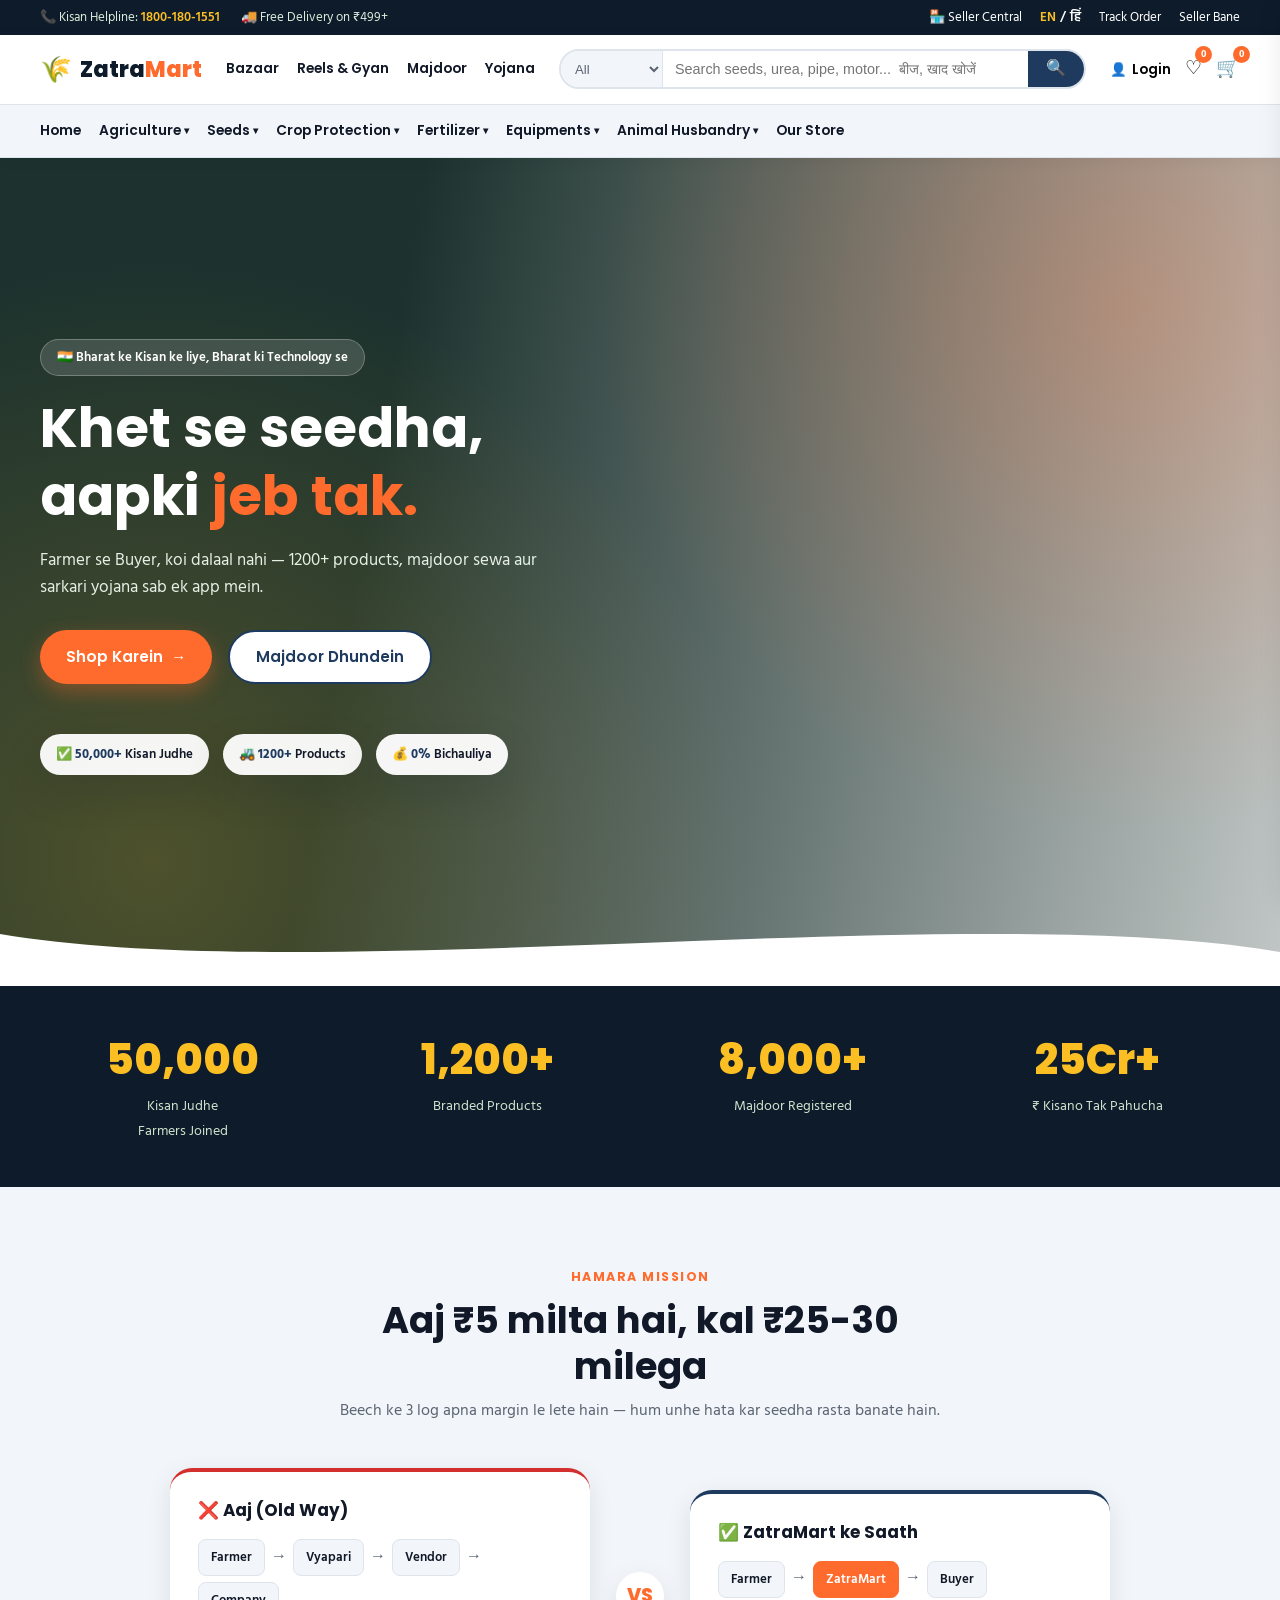
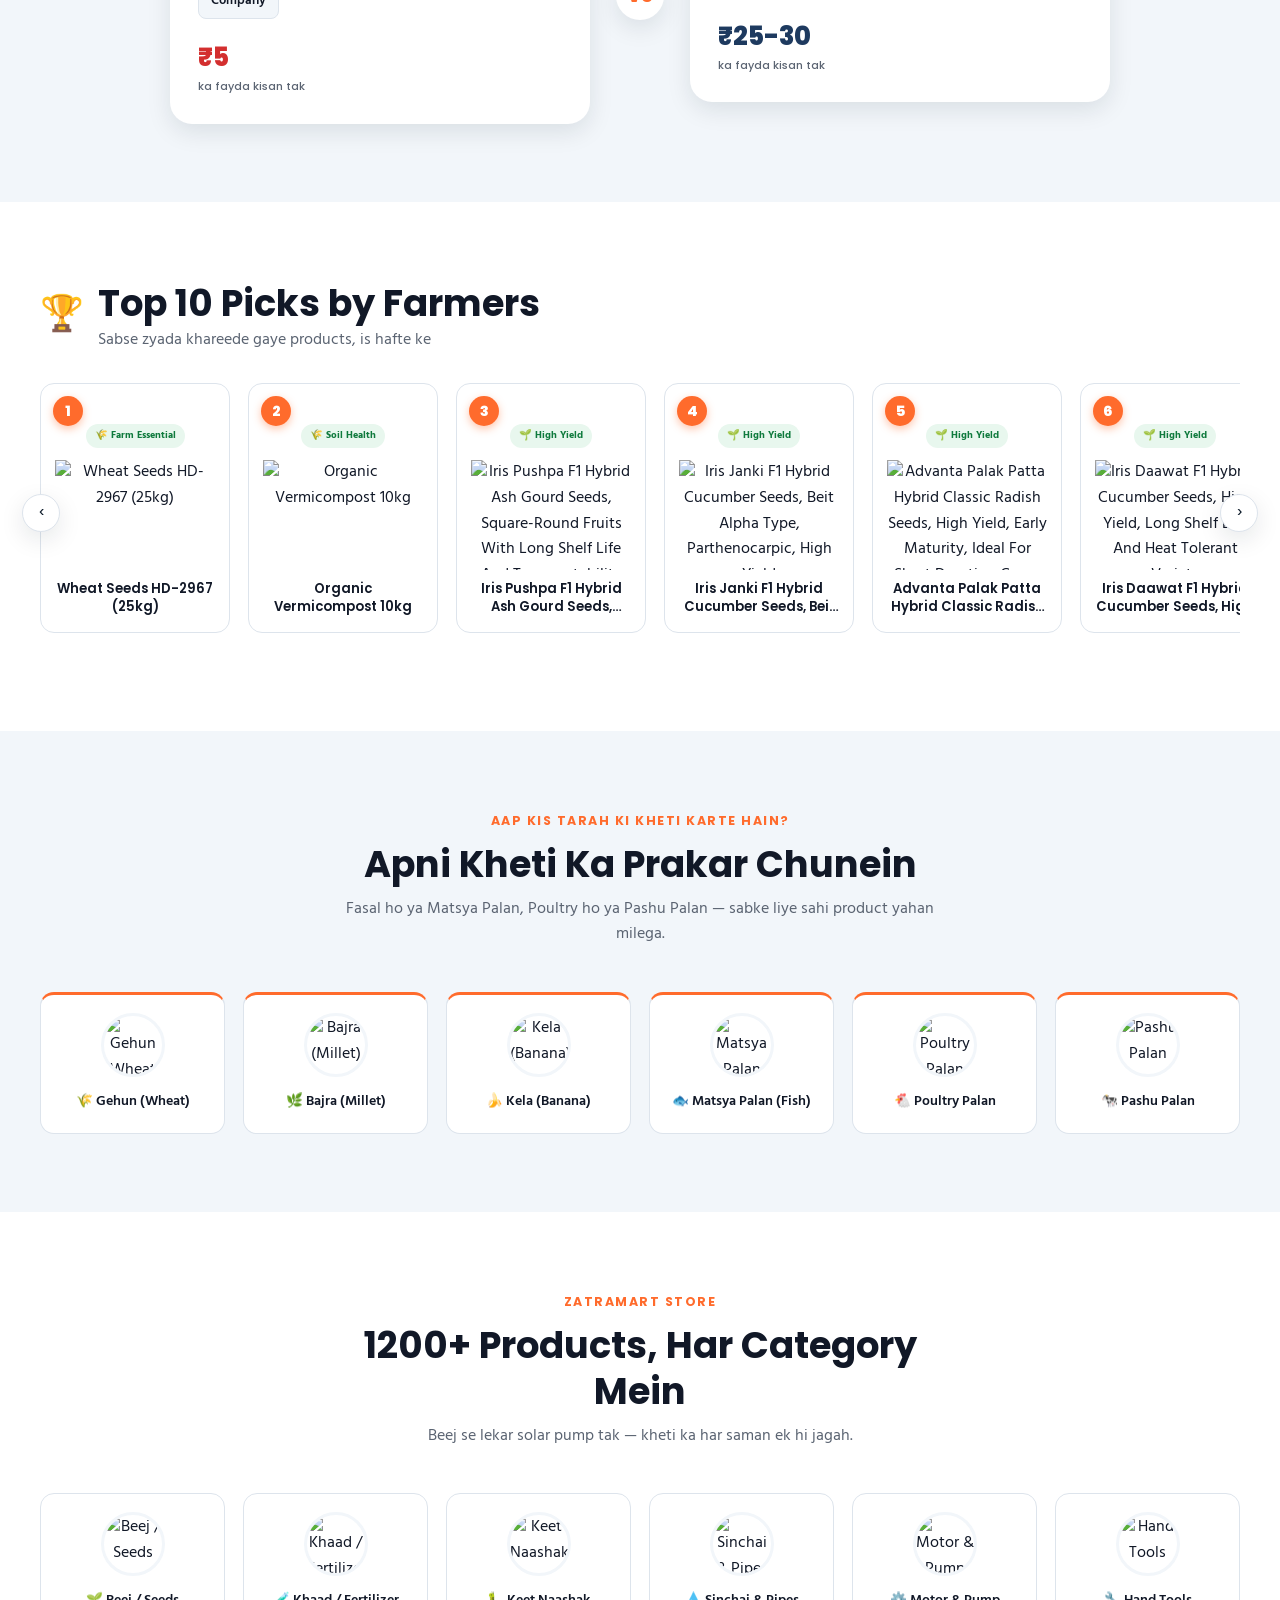
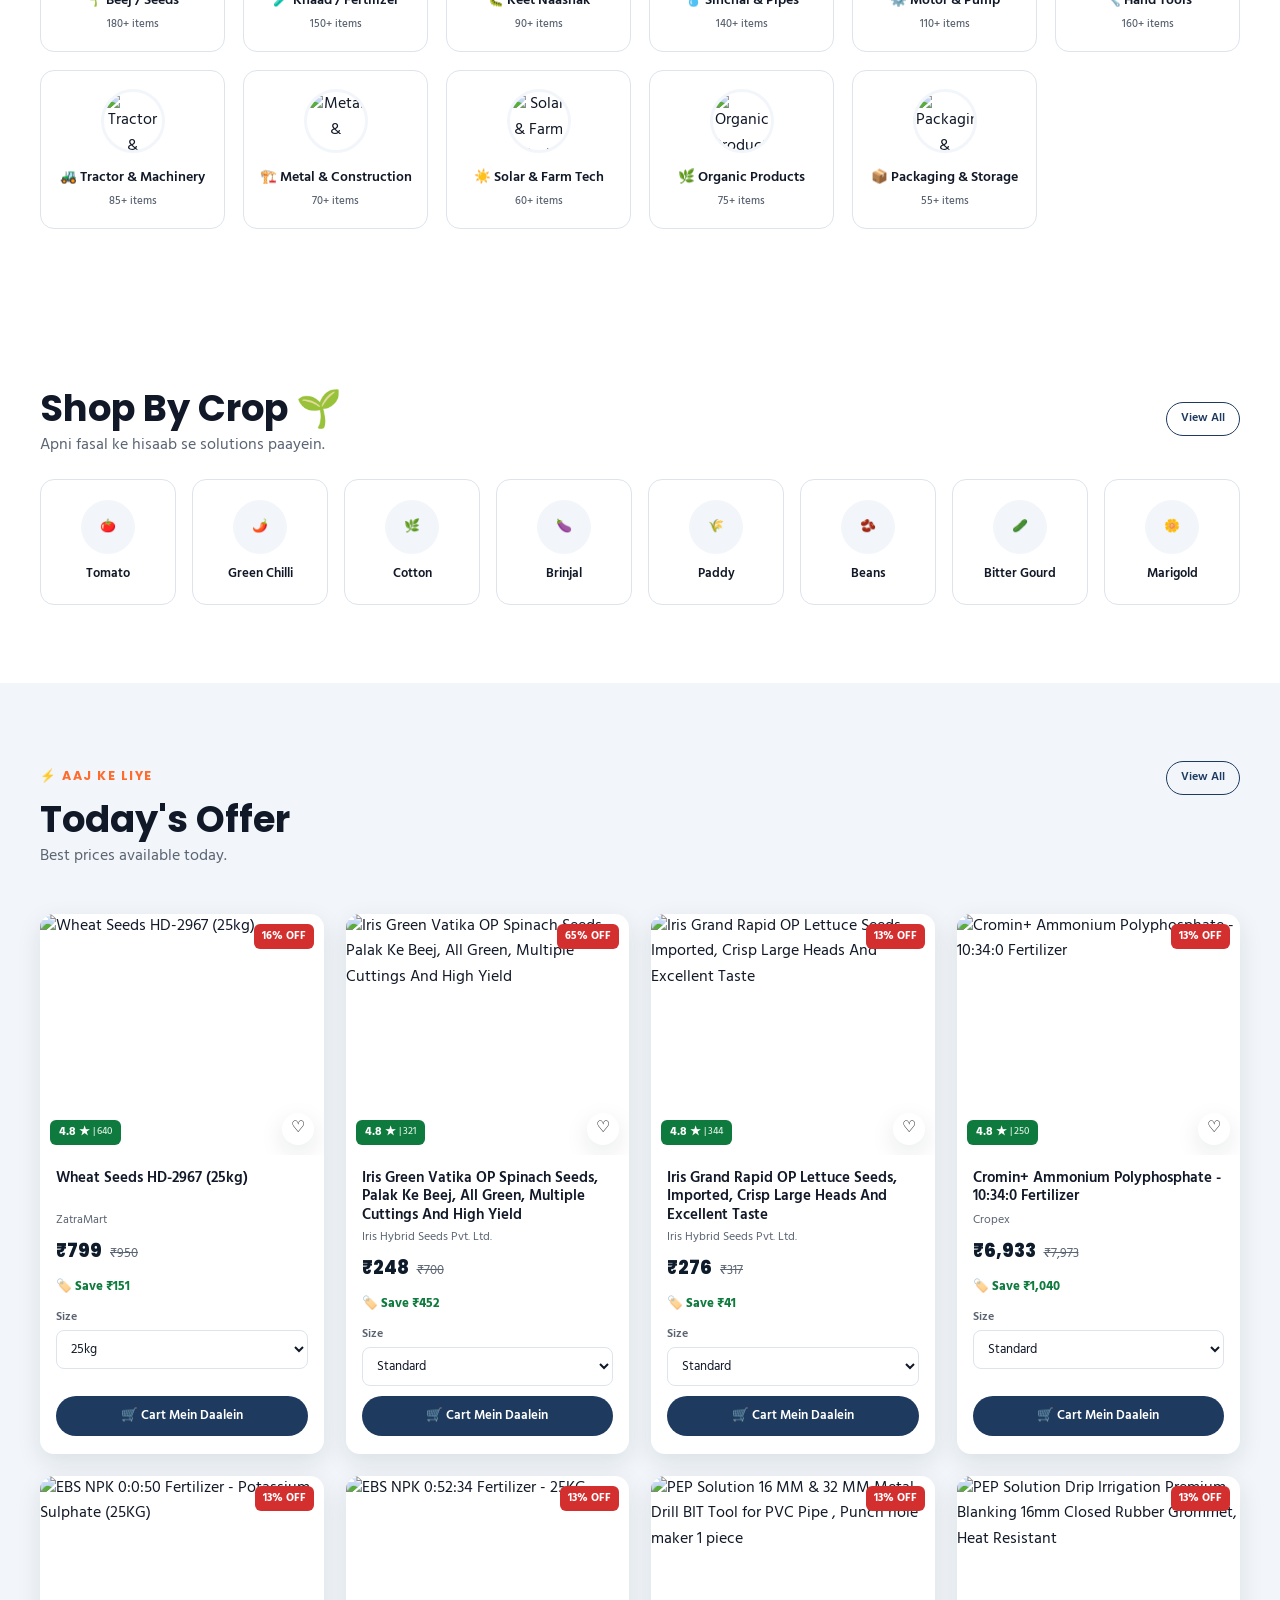
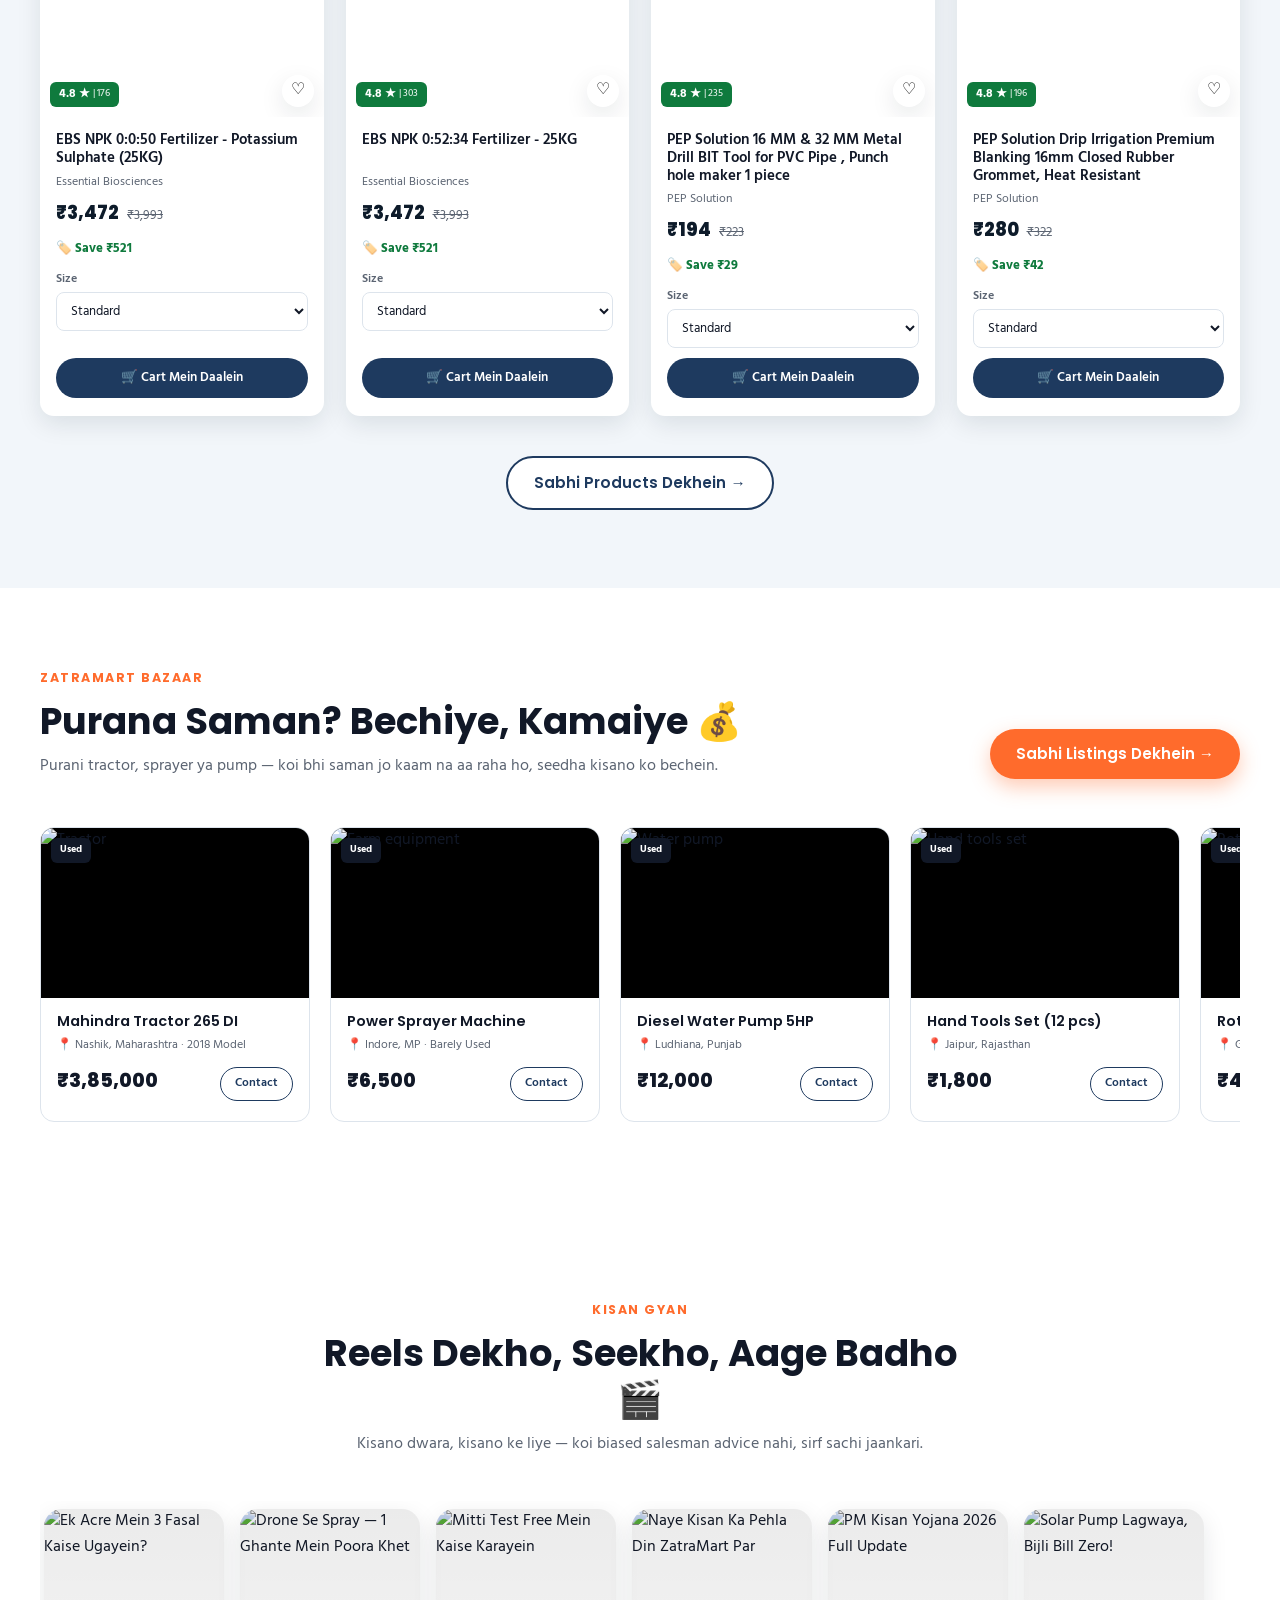
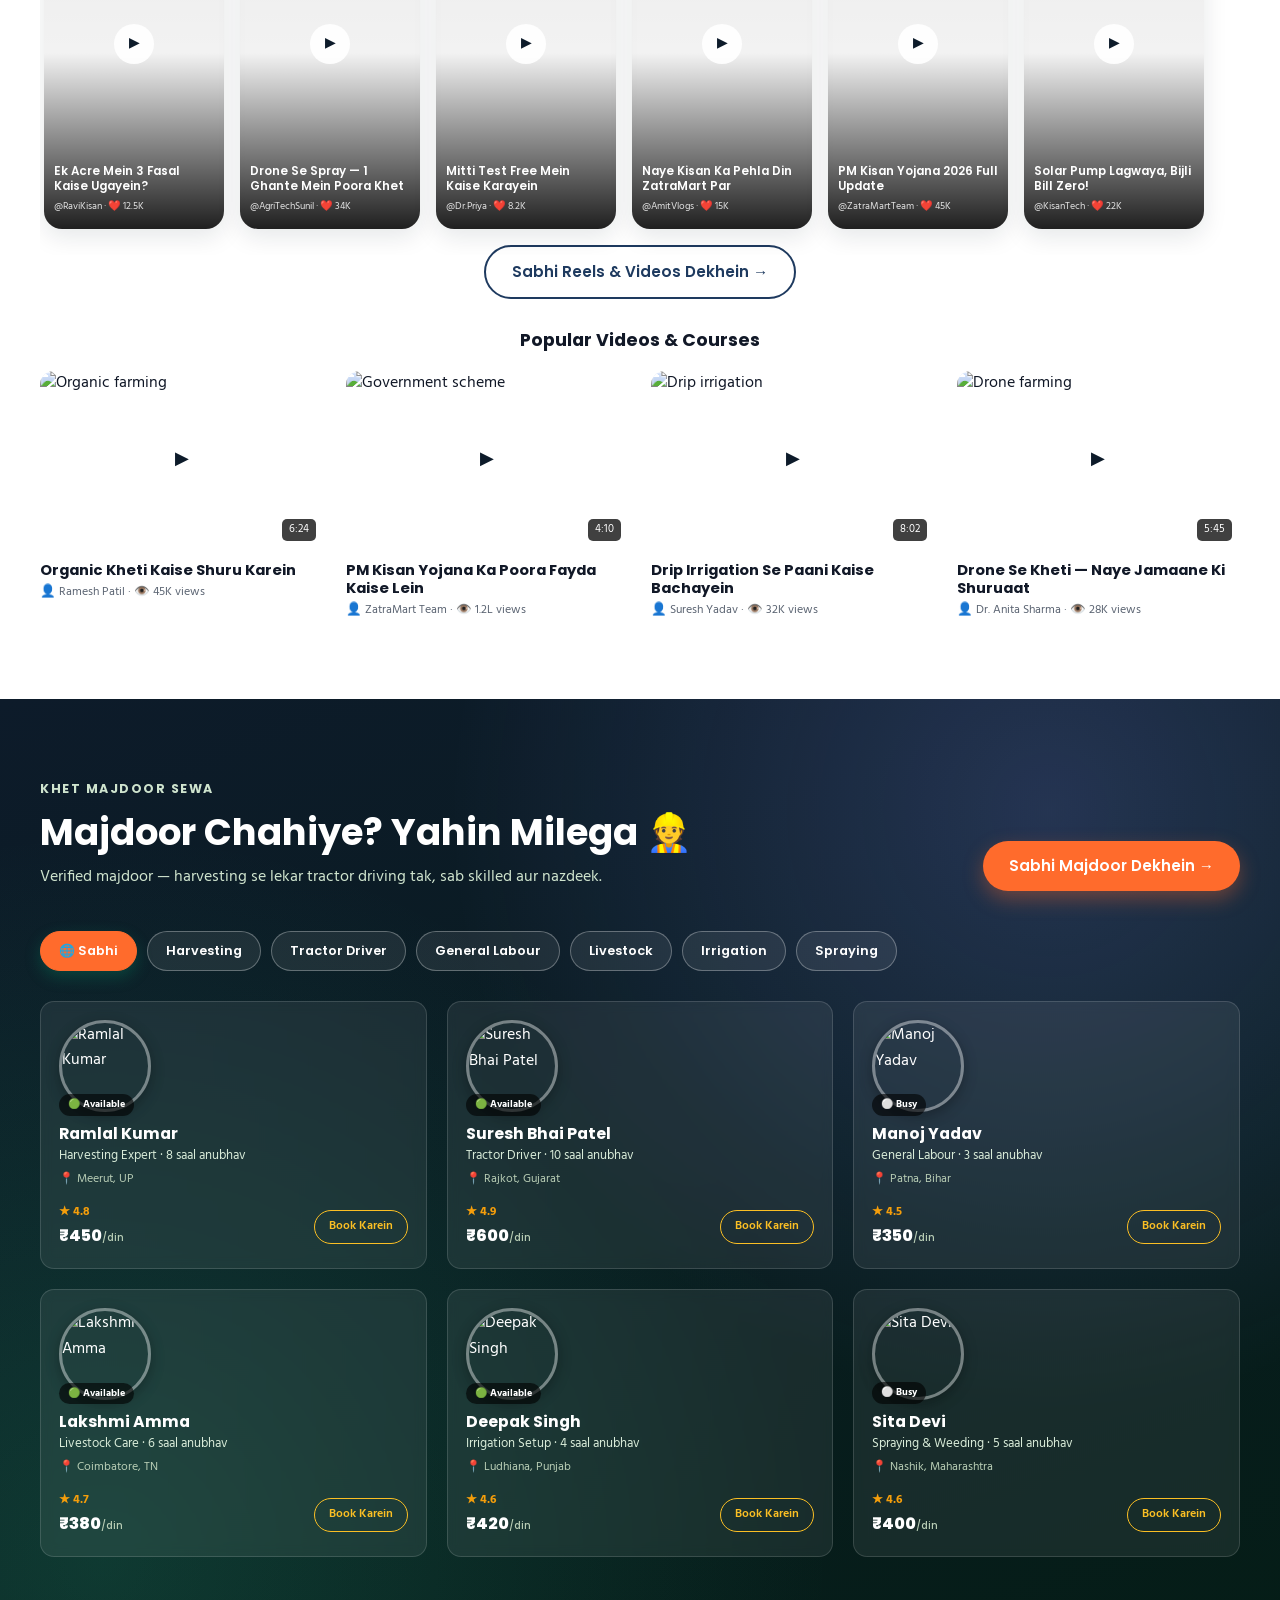
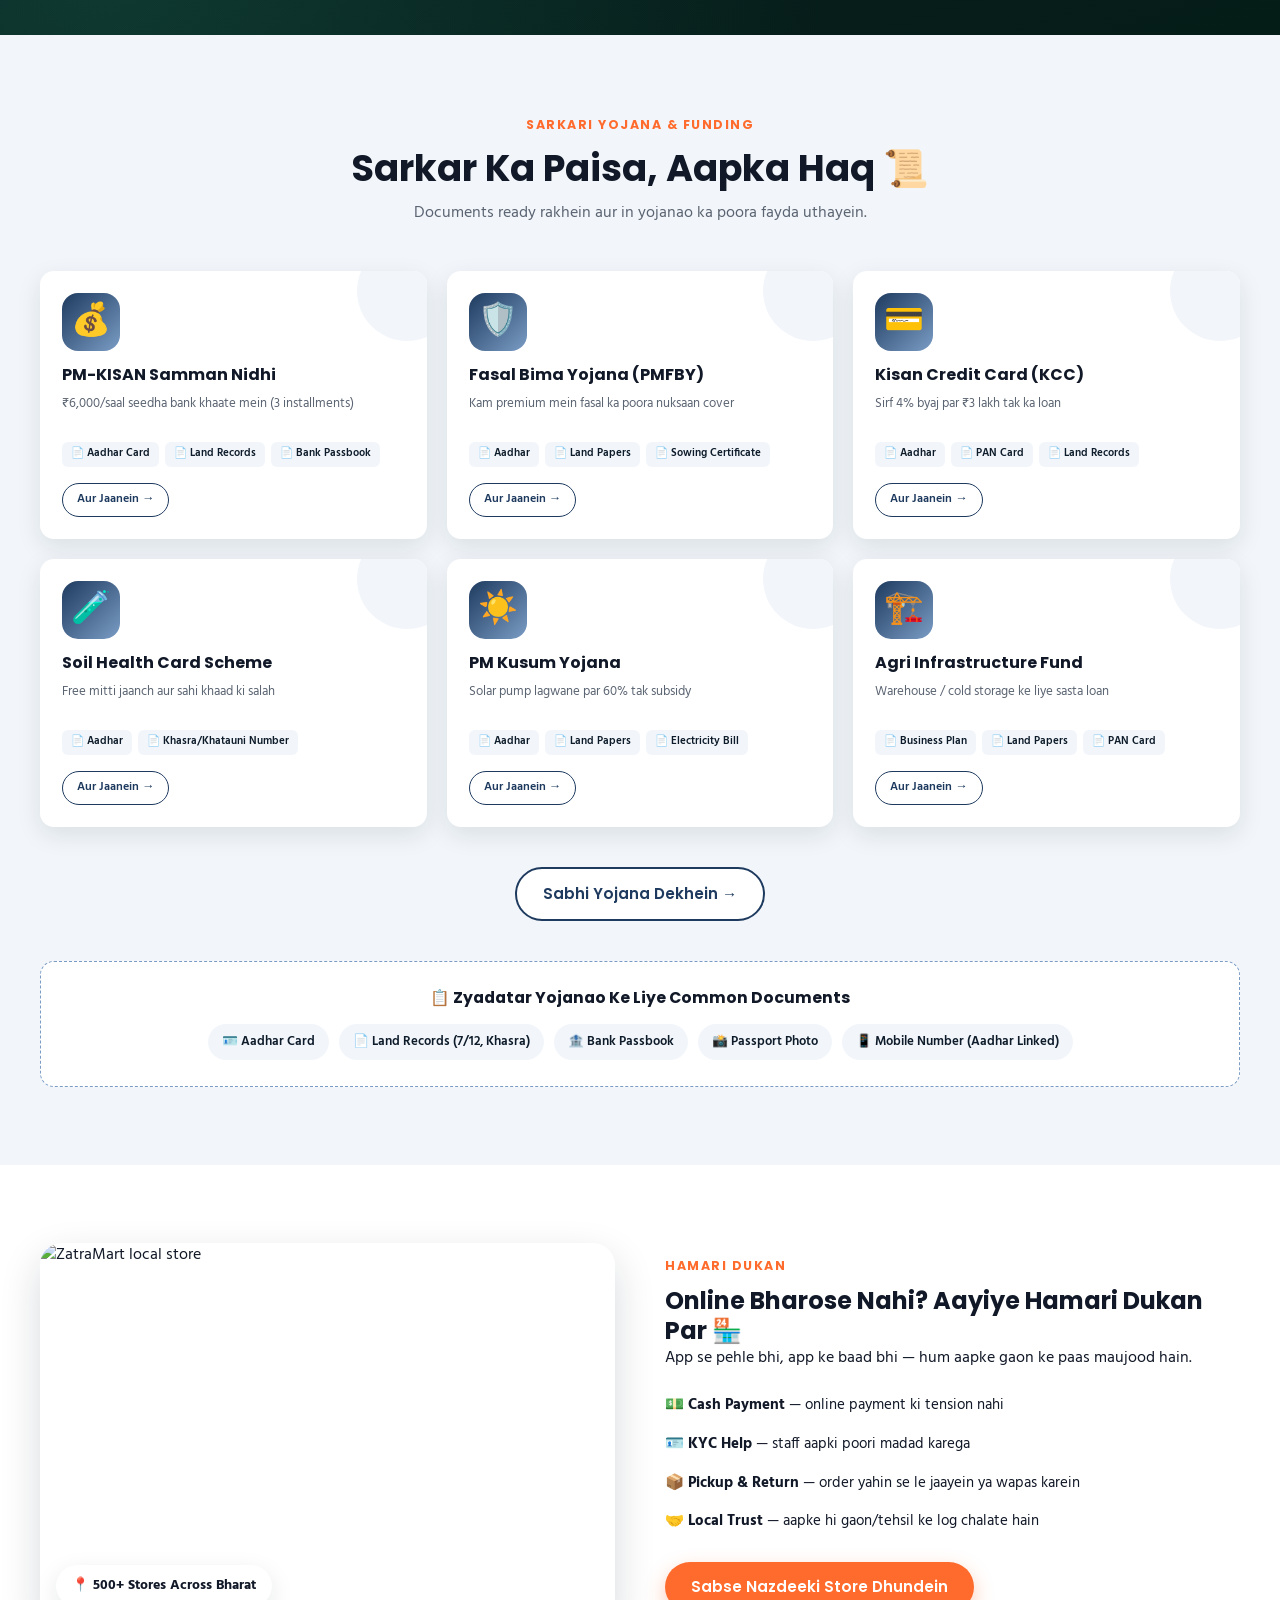
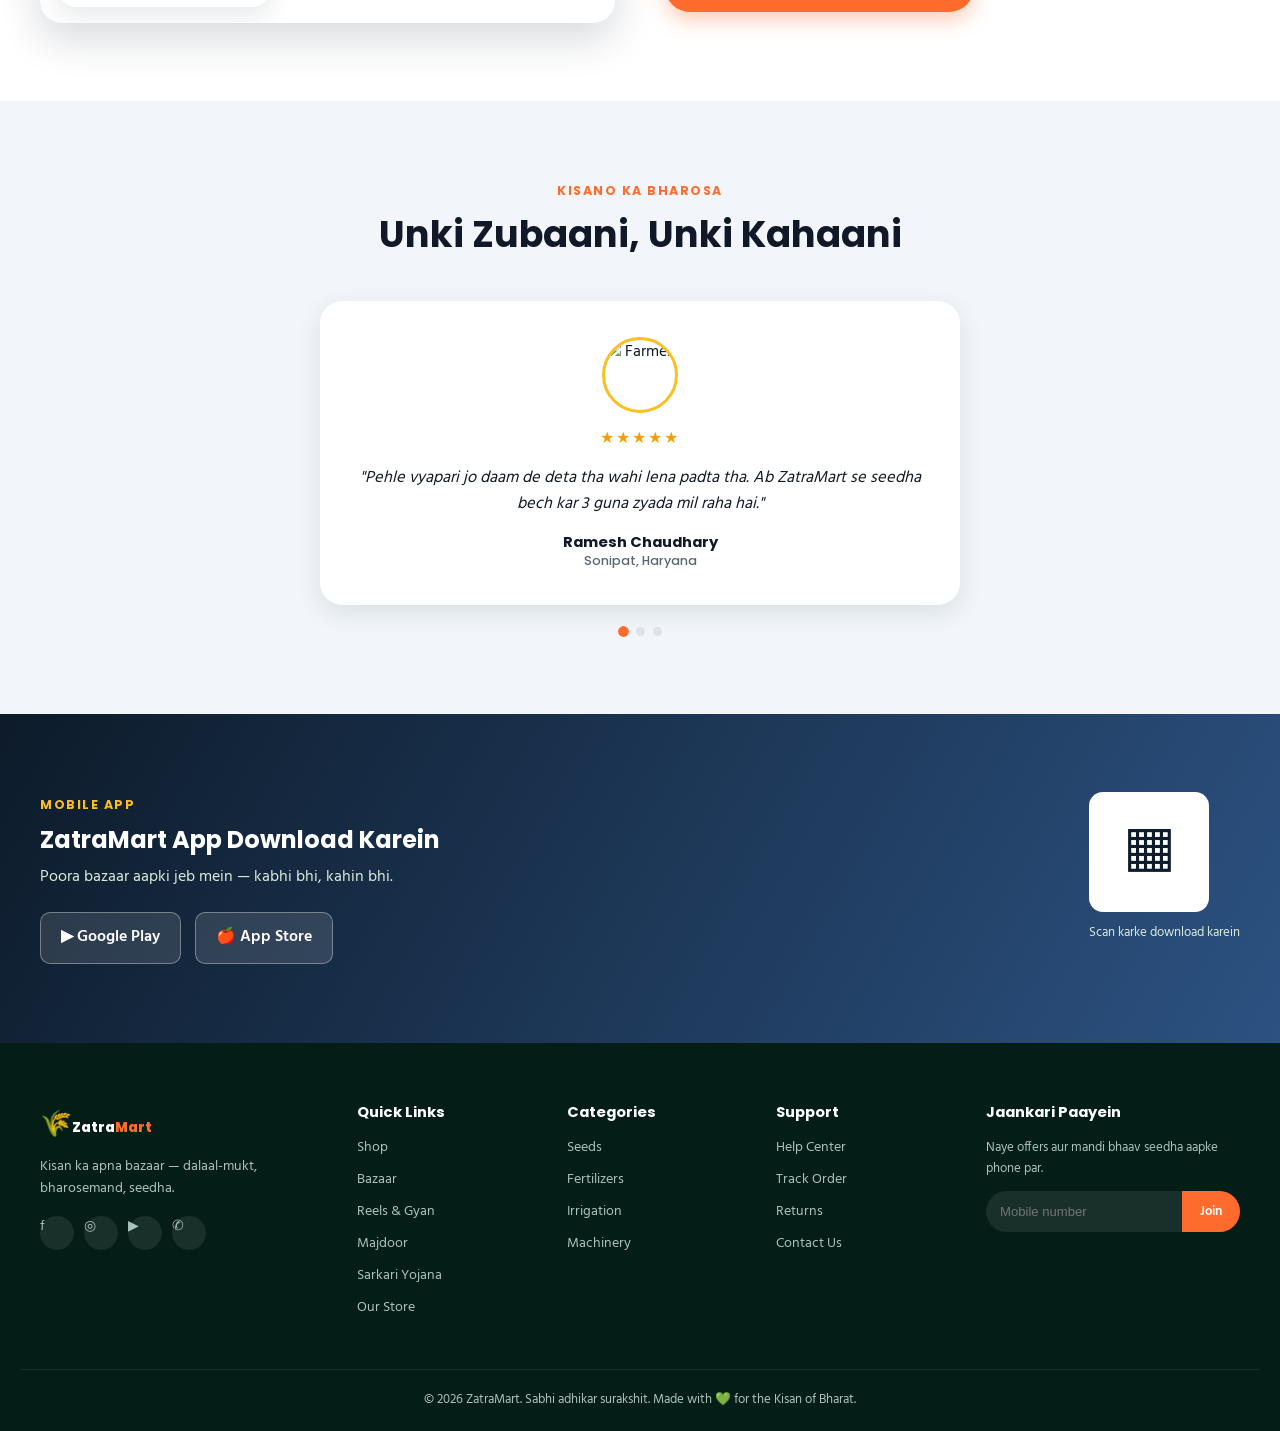
==== index.html @ 7b6c194e "Show Bazaar/Reels & Gyan/Majdoor/Yojana as a visible row on mobile Previously these 4 links only liv" ====
<!DOCTYPE html>
<html lang="hi-en">
<head>
<meta charset="UTF-8">
<meta name="viewport" content="width=device-width, initial-scale=1.0">
<title>ZatraMart | किसान का अपना बाज़ार — Farmer's Direct Marketplace</title>
<meta name="description" content="ZatraMart — Bharat ke kisan ka apna online bazaar. 1200+ products, Majdoor sewa, Sarkari Yojana, aur Kisan Gyan sab ek jagah.">
<link rel="icon" href="data:image/svg+xml,<svg xmlns=%22http://www.w3.org/2000/svg%22 viewBox=%220 0 100 100%22><text y=%22.9em%22 font-size=%2290%22>🌾</text></svg>">
<link rel="preconnect" href="https://fonts.googleapis.com">
<link rel="preconnect" href="https://fonts.gstatic.com" crossorigin>
<link href="https://fonts.googleapis.com/css2?family=Poppins:wght@500;600;700;800;900&family=Hind:wght@400;500;600;700&display=swap" rel="stylesheet">
<link rel="stylesheet" href="css/style.css?v=12">
</head>
<body>

<!-- ===== PRELOADER ===== -->
<div class="preloader" id="preloader">
  <div class="preloader-inner">
    <span class="preloader-leaf">🌾</span>
    <p>ZatraMart लोड हो रहा है...</p>
  </div>
</div>

<!-- ===== TOP UTILITY BAR ===== -->
<div class="topbar">
  <div class="container topbar-inner">
    <div class="topbar-left">
      <span>📞 Kisan Helpline: <a href="tel:18001801551">1800-180-1551</a></span>
      <span class="hide-sm">🚚 Free Delivery on ₹499+</span>
    </div>
    <div class="topbar-right">
      <button class="lang-toggle" id="langToggle" aria-label="Change language">
        <span class="lang-en active">EN</span> / <span class="lang-hi">हिं</span>
      </button>
      <a href="orders.html" class="hide-sm">Track Order</a>
      <a href="#" class="hide-sm seller-bane-link">Seller Bane</a>
    </div>
  </div>
</div>

<!-- ===== HEADER / NAVBAR ===== -->
<header class="navbar" id="navbar">
  <div class="container navbar-row1">
    <a href="#top" class="logo">
      <span class="logo-icon">🌾</span>
      <span class="logo-text">Zatra<span class="accent">Mart</span></span>
    </a>

    <nav class="row1-nav">
      <a href="bazaar.html" data-en="Bazaar" data-hi="बाज़ार">Bazaar</a>
      <a href="gyan.html" data-en="Reels &amp; Gyan" data-hi="रील्स और ज्ञान">Reels &amp; Gyan</a>
      <a href="majdoor.html" data-en="Majdoor" data-hi="मज़दूर">Majdoor</a>
      <a href="yojana.html" data-en="Yojana" data-hi="योजना">Yojana</a>
    </nav>

    <div class="search-bar">
      <select class="search-cat">
        <option>All</option>
        <option>Seeds</option>
        <option>Fertilizers</option>
        <option>Irrigation</option>
        <option>Machinery</option>
      </select>
      <input type="text" id="searchInput" placeholder="Search seeds, urea, pipe, motor...  बीज, खाद खोजें">
      <button class="search-btn" id="searchBtn" aria-label="Search">🔍</button>
    </div>

    <div class="navbar-icons">
      <div class="account-wrap">
        <button class="icon-btn login-btn" id="loginBtn" aria-label="Login">
          👤 <span class="login-text" id="loginBtnText">Login</span>
        </button>
        <div class="account-menu" id="accountMenu">
          <div class="account-menu-head" id="accountMenuName"></div>
          <a href="orders.html">📦 My Orders</a>
          <a href="my-listings.html">🏷️ My Listings</a>
          <a href="#" id="logoutBtn">🚪 Logout</a>
        </div>
      </div>
      <button class="icon-btn" id="wishlistBtn" aria-label="Wishlist">
        ♡ <span class="badge" id="wishCount">0</span>
      </button>
      <button class="icon-btn" id="cartBtn" aria-label="Cart">
        🛒 <span class="badge" id="cartCount">0</span>
      </button>
      <button class="hamburger" id="hamburger" aria-label="Menu">
        <span></span><span></span><span></span>
      </button>
    </div>
  </div>

  <div class="nav-bar-row">
    <nav class="container nav-links" id="navLinks">
      <a href="index.html" data-en="Home" data-hi="होम">Home</a>
      <div class="has-drop agri-drop-wrap">
        <a href="shop.html" data-en="Agriculture" data-hi="कृषि">Agriculture <span class="caret">▾</span></a>
        <div class="agri-menu-panel" id="agriMenuPanel"></div>
      </div>
      <div class="has-drop">
        <a href="shop.html?cat=seeds" data-en="Seeds" data-hi="बीज">Seeds <span class="caret">▾</span></a>
        <div class="simple-drop" data-dropfor="seeds"></div>
      </div>
      <div class="has-drop">
        <a href="shop.html?cat=pesticide" data-en="Crop Protection" data-hi="फसल सुरक्षा">Crop Protection <span class="caret">▾</span></a>
        <div class="simple-drop" data-dropfor="protection"></div>
      </div>
      <div class="has-drop">
        <a href="shop.html?cat=fertilizer" data-en="Fertilizer" data-hi="खाद">Fertilizer <span class="caret">▾</span></a>
        <div class="simple-drop" data-dropfor="nutrition"></div>
      </div>
      <div class="has-drop">
        <a href="shop.html?cat=tools" data-en="Equipments" data-hi="उपकरण">Equipments <span class="caret">▾</span></a>
        <div class="simple-drop" data-dropfor="equipments"></div>
      </div>
      <div class="has-drop">
        <a href="shop.html?cat=animal" data-en="Animal Husbandry" data-hi="पशुपालन">Animal Husbandry <span class="caret">▾</span></a>
        <div class="simple-drop" data-dropfor="animal"></div>
      </div>
      <a href="bazaar.html" class="row1-duplicate" data-en="Bazaar" data-hi="बाज़ार">Bazaar</a>
      <a href="gyan.html" class="row1-duplicate" data-en="Reels &amp; Gyan" data-hi="रील्स और ज्ञान">Reels &amp; Gyan</a>
      <a href="majdoor.html" class="row1-duplicate" data-en="Majdoor" data-hi="मज़दूर">Majdoor</a>
      <a href="yojana.html" class="row1-duplicate" data-en="Yojana" data-hi="योजना">Yojana</a>
      <a href="store.html" data-en="Our Store" data-hi="हमारी दुकान">Our Store</a>
    </nav>
  </div>
</header>

<!-- ===== MINI CART DRAWER ===== -->
<div class="cart-drawer" id="cartDrawer">
  <div class="cart-drawer-head">
    <h3>🛒 Aapki Cart</h3>
    <button id="closeCart" aria-label="Close">✕</button>
  </div>
  <div class="cart-items" id="cartItems">
    <p class="cart-empty">Cart khaali hai. Kuch achha khareedein! 🌱</p>
  </div>
  <div class="cart-footer">
    <div class="cart-total">Total: <strong id="cartTotal">₹0</strong></div>
    <button class="btn btn-primary btn-block" id="checkoutBtn">Checkout Karein</button>
  </div>
</div>

<!-- ===== LOGIN / SIGNUP MODAL ===== -->
<div class="auth-modal" id="authModal">
  <div class="auth-card">
    <button class="auth-close" id="authClose" aria-label="Close">✕</button>
    <div class="auth-logo"><span class="logo-icon">🌾</span> Zatra<span class="accent">Mart</span></div>
    <div class="auth-tabs">
      <button class="auth-tab active" data-tab="login">Login</button>
      <button class="auth-tab" data-tab="signup">Sign Up</button>
    </div>

    <div class="auth-panel active" id="panelLogin">
      <div class="auth-step" id="loginStepForm">
        <label>Mobile Number</label>
        <div class="auth-input-row">
          <span class="auth-prefix">🇮🇳 +91</span>
          <input type="tel" maxlength="10" placeholder="98765 43210" id="loginPhone">
        </div>
        <button class="btn btn-primary btn-block" id="loginSendOtpBtn">OTP Bhejein</button>
        <p class="auth-note">Registered mobile number daalein — OTP aapke email par bheja jaayega.</p>
      </div>
      <div class="auth-step" id="loginStepOtp" hidden>
        <p class="auth-otp-sent" id="loginOtpSentMsg"></p>
        <div class="otp-row show" id="loginOtpRow">
          <input type="text" class="otp-single" inputmode="numeric" placeholder="Email mein aaya OTP daalein">
        </div>
        <button class="btn btn-primary btn-block" id="loginVerifyBtn">Verify &amp; Login</button>
        <button class="auth-link-btn" id="loginBackBtn" type="button">← Number badlein</button>
      </div>
    </div>

    <div class="auth-panel" id="panelSignup">
      <div class="auth-step" id="signupStepForm">
        <label>Poora Naam</label>
        <input type="text" placeholder="Aapka naam" class="auth-field" id="signupName">
        <label>Mobile Number</label>
        <div class="auth-input-row">
          <span class="auth-prefix">🇮🇳 +91</span>
          <input type="tel" maxlength="10" placeholder="98765 43210" id="signupPhone">
        </div>
        <label>Email ID</label>
        <input type="email" placeholder="aapka@email.com" class="auth-field" id="signupEmail">
        <label>Main Hoon</label>
        <div class="role-pick">
          <button class="role-chip active" type="button">🌾 Kisan</button>
          <button class="role-chip" type="button">🏪 Seller</button>
          <button class="role-chip" type="button">👷 Majdoor</button>
        </div>
        <button class="btn btn-primary btn-block" id="signupSendOtpBtn">Account Banayein</button>
      </div>
      <div class="auth-step" id="signupStepOtp" hidden>
        <p class="auth-otp-sent" id="signupOtpSentMsg"></p>
        <div class="otp-row show" id="signupOtpRow">
          <input type="text" class="otp-single" inputmode="numeric" placeholder="Email mein aaya OTP daalein">
        </div>
        <button class="btn btn-primary btn-block" id="signupVerifyBtn">Verify &amp; Sign Up</button>
        <button class="auth-link-btn" id="signupBackBtn" type="button">← Wapas jaayein</button>
      </div>
    </div>

    <button class="auth-guest" id="authGuest">Guest ki tarah aage badhein →</button>
  </div>
</div>

<div class="overlay" id="overlay"></div>

<!-- Video / Reel modal placeholder -->
<div class="video-modal" id="videoModal">
  <div class="video-modal-inner">
    <button class="video-close" id="videoClose">✕</button>
    <div class="video-player-wrap" id="videoPlayerWrap"></div>
    <div class="video-info" id="videoInfo"></div>
  </div>
</div>

<main id="top">

<!-- ===== HERO ===== -->
<section class="hero">
  <div class="hero-bg" style="background-image:url('https://images.unsplash.com/photo-1606633473849-bd477e343d97?auto=format&fit=crop&w=1600&q=70')"></div>
  <div class="hero-overlay"></div>
  <div class="hero-mesh"></div>
  <div class="container hero-inner">
    <div class="hero-text reveal">
      <span class="chip">🇮🇳 Bharat ke Kisan ke liye, Bharat ki Technology se</span>
      <h1>Khet se seedha,<br> aapki <span class="accent">jeb tak.</span></h1>
      <p class="hero-sub">
        Farmer se Buyer, koi dalaal nahi — 1200+ products, majdoor sewa aur sarkari yojana sab ek app mein.
      </p>
      <div class="hero-cta">
        <a href="shop.html" class="btn btn-primary">Shop Karein <span>→</span></a>
        <a href="#majdoor" class="btn btn-outline">Majdoor Dhundein</a>
      </div>
      <div class="hero-badges">
        <div class="hero-badge float-1">✅ <strong>50,000+</strong> Kisan Judhe</div>
        <div class="hero-badge float-2">🚜 <strong>1200+</strong> Products</div>
        <div class="hero-badge float-3">💰 <strong>0%</strong> Bichauliya</div>
      </div>
    </div>
  </div>
  <svg class="hero-wave" viewBox="0 0 1440 100" preserveAspectRatio="none"><path d="M0,40 C360,100 1080,0 1440,60 L1440,100 L0,100 Z"></path></svg>
</section>

<!-- ===== STATS ===== -->
<section class="stats-bar reveal">
  <div class="container stats-grid">
    <div class="stat">
      <span class="stat-num" data-count="50000">0</span>
      <span class="stat-label">Kisan Judhe<br>Farmers Joined</span>
    </div>
    <div class="stat">
      <span class="stat-num" data-count="1200" data-suffix="+">0</span>
      <span class="stat-label">Branded Products</span>
    </div>
    <div class="stat">
      <span class="stat-num" data-count="8000" data-suffix="+">0</span>
      <span class="stat-label">Majdoor Registered</span>
    </div>
    <div class="stat">
      <span class="stat-num" data-count="25" data-suffix="Cr+">0</span>
      <span class="stat-label">₹ Kisano Tak Pahucha</span>
    </div>
  </div>
</section>

<!-- ===== VALUE CHAIN COMPARISON ===== -->
<section class="chain-section reveal" id="about">
  <div class="container">
    <div class="section-head">
      <span class="eyebrow">Hamara Mission</span>
      <h2>Aaj ₹5 milta hai, kal ₹25-30 milega</h2>
      <p>Beech ke 3 log apna margin le lete hain — hum unhe hata kar seedha rasta banate hain.</p>
    </div>

    <div class="chain-compare">
      <div class="chain-card chain-old">
        <h4>❌ Aaj (Old Way)</h4>
        <div class="chain-flow">
          <span class="chain-node">Farmer</span>
          <span class="chain-arrow">→</span>
          <span class="chain-node">Vyapari</span>
          <span class="chain-arrow">→</span>
          <span class="chain-node">Vendor</span>
          <span class="chain-arrow">→</span>
          <span class="chain-node">Company</span>
        </div>
        <div class="chain-result bad">₹5 <small>ka fayda kisan tak</small></div>
      </div>

      <div class="chain-vs">VS</div>

      <div class="chain-card chain-new">
        <h4>✅ ZatraMart ke Saath</h4>
        <div class="chain-flow">
          <span class="chain-node">Farmer</span>
          <span class="chain-arrow">→</span>
          <span class="chain-node highlight">ZatraMart</span>
          <span class="chain-arrow">→</span>
          <span class="chain-node">Buyer</span>
        </div>
        <div class="chain-result good">₹25-30 <small>ka fayda kisan tak</small></div>
      </div>
    </div>
  </div>
</section>

<!-- ===== TOP 10 TRENDING ===== -->
<section class="trending reveal" id="trending">
  <div class="container">
    <div class="section-head" style="text-align:left; max-width:none; display:flex; align-items:center; gap:14px; margin-bottom:20px;">
      <span style="font-size:2.2rem;">🏆</span>
      <div>
        <h2 style="margin-bottom:2px;">Top 10 Picks by Farmers</h2>
        <p style="margin:0;">Sabse zyada khareede gaye products, is hafte ke</p>
      </div>
    </div>
    <div class="trending-wrap">
      <button class="trending-nav prev" id="trendingPrev" aria-label="Previous">‹</button>
      <div class="trending-scroll" id="trendingScroll"></div>
      <button class="trending-nav next" id="trendingNext" aria-label="Next">›</button>
    </div>
  </div>
</section>

<!-- ===== FARM TYPES ===== -->
<section class="farmtypes reveal" id="farmtypes">
  <div class="container">
    <div class="section-head">
      <span class="eyebrow">Aap Kis Tarah Ki Kheti Karte Hain?</span>
      <h2>Apni Kheti Ka Prakar Chunein</h2>
      <p>Fasal ho ya Matsya Palan, Poultry ho ya Pashu Palan — sabke liye sahi product yahan milega.</p>
    </div>
    <div class="cat-grid farmtype-grid" id="farmTypeGrid"></div>
  </div>
</section>

<!-- ===== CATEGORIES (12) ===== -->
<section class="categories reveal" id="shop">
  <div class="container">
    <div class="section-head">
      <span class="eyebrow">ZatraMart Store</span>
      <h2>1200+ Products, Har Category Mein</h2>
      <p>Beej se lekar solar pump tak — kheti ka har saman ek hi jagah.</p>
    </div>
    <div class="cat-grid" id="catGrid"></div>
  </div>
</section>

<!-- ===== SHOP BY CROP ===== -->
<section class="shop-by-crop reveal" id="shopByCrop">
  <div class="container">
    <div class="section-head" style="text-align:left; max-width:none; display:flex; align-items:baseline; justify-content:space-between; margin-bottom:20px;">
      <div>
        <h2 style="margin-bottom:2px;">Shop By Crop 🌱</h2>
        <p style="margin:0;">Apni fasal ke hisaab se solutions paayein.</p>
      </div>
      <a href="shop.html" class="btn-chip">View All</a>
    </div>
    <div class="olx-cat-grid" id="cropGrid" style="grid-template-columns: repeat(8, 1fr);"></div>
  </div>
</section>

<!-- ===== TODAY'S OFFER (teaser — full catalog lives on shop.html) ===== -->
<section class="products reveal" id="featured">
  <div class="container">
    <div class="section-head" style="text-align:left; max-width:none; display:flex; align-items:baseline; justify-content:space-between;">
      <div>
        <span class="eyebrow">⚡ Aaj Ke Liye</span>
        <h2 style="margin-bottom:2px;">Today's Offer</h2>
        <p style="margin:0;">Best prices available today.</p>
      </div>
      <a href="shop.html" class="btn-chip">View All</a>
    </div>

    <div class="product-grid" id="featuredGrid"></div>

    <div class="center-cta">
      <a href="shop.html" class="btn btn-outline">Sabhi Products Dekhein →</a>
    </div>
  </div>
</section>

<!-- ===== BAZAAR / CLASSIFIEDS (OLX style) ===== -->
<section class="bazaar reveal" id="bazaar">
  <div class="container">
    <div class="section-head split">
      <div>
        <span class="eyebrow">ZatraMart Bazaar</span>
        <h2>Purana Saman? Bechiye, Kamaiye 💰</h2>
        <p>Purani tractor, sprayer ya pump — koi bhi saman jo kaam na aa raha ho, seedha kisano ko bechein.</p>
      </div>
      <a href="bazaar.html" class="btn btn-primary">Sabhi Listings Dekhein →</a>
    </div>

    <div class="bazaar-scroll" id="bazaarScroll">
      <div class="bazaar-card">
        <span class="tag">Used</span>
        <img src="https://images.unsplash.com/photo-1571509107684-7e3034a90012?auto=format&fit=crop&w=400&q=70" alt="Tractor">
        <div class="bazaar-info">
          <h4>Mahindra Tractor 265 DI</h4>
          <p class="loc">📍 Nashik, Maharashtra · 2018 Model</p>
          <div class="price-row"><span class="price">₹3,85,000</span><button class="btn-chip">Contact</button></div>
        </div>
      </div>
      <div class="bazaar-card">
        <span class="tag">Used</span>
        <img src="https://images.unsplash.com/photo-1573353597405-d3a8e88b793d?auto=format&fit=crop&w=400&q=70" alt="Farm equipment">
        <div class="bazaar-info">
          <h4>Power Sprayer Machine</h4>
          <p class="loc">📍 Indore, MP · Barely Used</p>
          <div class="price-row"><span class="price">₹6,500</span><button class="btn-chip">Contact</button></div>
        </div>
      </div>
      <div class="bazaar-card">
        <span class="tag">Used</span>
        <img src="https://images.unsplash.com/photo-1738598665698-7fd7af4b5e0c?auto=format&fit=crop&w=400&q=70" alt="Water pump">
        <div class="bazaar-info">
          <h4>Diesel Water Pump 5HP</h4>
          <p class="loc">📍 Ludhiana, Punjab</p>
          <div class="price-row"><span class="price">₹12,000</span><button class="btn-chip">Contact</button></div>
        </div>
      </div>
      <div class="bazaar-card">
        <span class="tag">Used</span>
        <img src="https://images.unsplash.com/photo-1659345709013-d949ed7ffc19?auto=format&fit=crop&w=400&q=70" alt="Hand tools set">
        <div class="bazaar-info">
          <h4>Hand Tools Set (12 pcs)</h4>
          <p class="loc">📍 Jaipur, Rajasthan</p>
          <div class="price-row"><span class="price">₹1,800</span><button class="btn-chip">Contact</button></div>
        </div>
      </div>
      <div class="bazaar-card">
        <span class="tag">Used</span>
        <img src="https://images.unsplash.com/photo-1680033786474-58d0a84e2d5f?auto=format&fit=crop&w=400&q=70" alt="Rotavator">
        <div class="bazaar-info">
          <h4>Rotavator 6 Feet</h4>
          <p class="loc">📍 Guntur, Andhra Pradesh</p>
          <div class="price-row"><span class="price">₹45,000</span><button class="btn-chip">Contact</button></div>
        </div>
      </div>
    </div>
  </div>
</section>

<!-- ===== REELS + KISAN GYAN ===== -->
<section class="gyan reveal" id="gyan">
  <div class="container">
    <div class="section-head">
      <span class="eyebrow">Kisan Gyan</span>
      <h2>Reels Dekho, Seekho, Aage Badho 🎬</h2>
      <p>Kisano dwara, kisano ke liye — koi biased salesman advice nahi, sirf sachi jaankari.</p>
    </div>

    <div class="reels-row" id="reelsRow"></div>
    <div class="center-cta" style="margin-top:-10px; margin-bottom:30px;">
      <a href="gyan.html" class="btn btn-outline">Sabhi Reels &amp; Videos Dekhein →</a>
    </div>

    <h3 class="sub-heading">Popular Videos &amp; Courses</h3>
    <div class="gyan-grid">
      <div class="gyan-card">
        <div class="gyan-thumb" data-yt="o4jgoFS9cLM" data-title="Organic Kheti Kaise Shuru Karein" data-by="Ramesh Patil">
          <img src="https://images.unsplash.com/photo-1623211269755-569fec0536d2?auto=format&fit=crop&w=500&q=70" alt="Organic farming">
          <span class="play-btn">▶</span>
          <span class="duration">6:24</span>
        </div>
        <h4>Organic Kheti Kaise Shuru Karein</h4>
        <p class="gyan-meta">👤 Ramesh Patil · 👁️ 45K views</p>
      </div>
      <div class="gyan-card">
        <div class="gyan-thumb" data-yt="bpXPTKlrnPU" data-title="PM Kisan Yojana Ka Poora Fayda Kaise Lein" data-by="ZatraMart Team">
          <img src="https://images.unsplash.com/photo-1609252509027-3928a66302fd?auto=format&fit=crop&w=500&q=70" alt="Government scheme">
          <span class="play-btn">▶</span>
          <span class="duration">4:10</span>
        </div>
        <h4>PM Kisan Yojana Ka Poora Fayda Kaise Lein</h4>
        <p class="gyan-meta">👤 ZatraMart Team · 👁️ 1.2L views</p>
      </div>
      <div class="gyan-card">
        <div class="gyan-thumb" data-yt="sJJ1cYgmQHg" data-title="Drip Irrigation Se Paani Kaise Bachayein" data-by="Suresh Yadav">
          <img src="https://images.unsplash.com/photo-1630992866107-e3265545dc39?auto=format&fit=crop&w=500&q=70" alt="Drip irrigation">
          <span class="play-btn">▶</span>
          <span class="duration">8:02</span>
        </div>
        <h4>Drip Irrigation Se Paani Kaise Bachayein</h4>
        <p class="gyan-meta">👤 Suresh Yadav · 👁️ 32K views</p>
      </div>
      <div class="gyan-card">
        <div class="gyan-thumb" data-yt="rk2FDwBD9u0" data-title="Drone Se Kheti — Naye Jamaane Ki Shuruaat" data-by="Dr. Anita Sharma">
          <img src="https://images.unsplash.com/photo-1656407410275-e63e689bcd90?auto=format&fit=crop&w=500&q=70" alt="Drone farming">
          <span class="play-btn">▶</span>
          <span class="duration">5:45</span>
        </div>
        <h4>Drone Se Kheti — Naye Jamaane Ki Shuruaat</h4>
        <p class="gyan-meta">👤 Dr. Anita Sharma · 👁️ 28K views</p>
      </div>
    </div>
  </div>
</section>

<!-- ===== MAJDOOR (LABOUR) SECTION ===== -->
<section class="majdoor reveal" id="majdoor">
  <div class="majdoor-mesh"></div>
  <div class="container">
    <div class="section-head split">
      <div>
        <span class="eyebrow light">Khet Majdoor Sewa</span>
        <h2>Majdoor Chahiye? Yahin Milega 👷</h2>
        <p>Verified majdoor — harvesting se lekar tractor driving tak, sab skilled aur nazdeek.</p>
      </div>
      <div class="majdoor-cta-group">
        <a href="majdoor.html" class="btn btn-primary">Sabhi Majdoor Dekhein →</a>
      </div>
    </div>

    <div class="filter-chips filter-chips-light" id="majdoorFilters"></div>

    <div class="worker-grid" id="workerGrid"></div>
  </div>
</section>

<!-- ===== SARKARI YOJANA (GOVT SCHEMES) ===== -->
<section class="yojana reveal" id="yojana">
  <div class="container">
    <div class="section-head">
      <span class="eyebrow">Sarkari Yojana &amp; Funding</span>
      <h2>Sarkar Ka Paisa, Aapka Haq 📜</h2>
      <p>Documents ready rakhein aur in yojanao ka poora fayda uthayein.</p>
    </div>

    <div class="yojana-grid" id="yojanaGrid"></div>
    <div class="center-cta">
      <a href="yojana.html" class="btn btn-outline">Sabhi Yojana Dekhein →</a>
    </div>

    <div class="doc-helper">
      <h4>📋 Zyadatar Yojanao Ke Liye Common Documents</h4>
      <div class="doc-chip-row">
        <span class="doc-chip">🪪 Aadhar Card</span>
        <span class="doc-chip">📄 Land Records (7/12, Khasra)</span>
        <span class="doc-chip">🏦 Bank Passbook</span>
        <span class="doc-chip">📸 Passport Photo</span>
        <span class="doc-chip">📱 Mobile Number (Aadhar Linked)</span>
      </div>
    </div>
  </div>
</section>

<!-- ===== PHYSICAL STORE ===== -->
<section class="store reveal" id="store">
  <div class="container store-grid">
    <div class="store-img">
      <img src="https://images.unsplash.com/photo-1697425206245-250e9c651119?auto=format&fit=crop&w=700&q=70" alt="ZatraMart local store">
      <div class="store-badge">📍 500+ Stores Across Bharat</div>
    </div>
    <div class="store-text">
      <span class="eyebrow">Hamari Dukan</span>
      <h2>Online Bharose Nahi? Aayiye Hamari Dukan Par 🏪</h2>
      <p>App se pehle bhi, app ke baad bhi — hum aapke gaon ke paas maujood hain.</p>
      <ul class="store-list">
        <li>💵 <strong>Cash Payment</strong> — online payment ki tension nahi</li>
        <li>🪪 <strong>KYC Help</strong> — staff aapki poori madad karega</li>
        <li>📦 <strong>Pickup &amp; Return</strong> — order yahin se le jaayein ya wapas karein</li>
        <li>🤝 <strong>Local Trust</strong> — aapke hi gaon/tehsil ke log chalate hain</li>
      </ul>
      <a href="store.html" class="btn btn-primary">Sabse Nazdeeki Store Dhundein</a>
    </div>
  </div>
</section>

<!-- ===== TESTIMONIALS ===== -->
<section class="testimonials reveal">
  <div class="container">
    <div class="section-head">
      <span class="eyebrow">Kisano Ka Bharosa</span>
      <h2>Unki Zubaani, Unki Kahaani</h2>
    </div>
    <div class="testi-track" id="testiTrack">
      <div class="testi-card active">
        <img src="https://images.unsplash.com/photo-1642439994493-3816a23c997a?auto=format&fit=crop&w=150&q=70" alt="Farmer">
        <div class="stars">★★★★★</div>
        <p>"Pehle vyapari jo daam de deta tha wahi lena padta tha. Ab ZatraMart se seedha bech kar 3 guna zyada mil raha hai."</p>
        <h5>Ramesh Chaudhary <span>Sonipat, Haryana</span></h5>
      </div>
      <div class="testi-card">
        <img src="https://images.unsplash.com/photo-1606203452426-f5af98e6f96e?auto=format&fit=crop&w=150&q=70" alt="Farmer">
        <div class="stars">★★★★★</div>
        <p>"App bahut simple hai, mujhe zyada padhai-likhai nahi aati par phir bhi aasaani se order kar leta hoon."</p>
        <h5>Suresh Naik <span>Belgaum, Karnataka</span></h5>
      </div>
      <div class="testi-card">
        <img src="https://images.unsplash.com/photo-1633948062054-039a4b3052a3?auto=format&fit=crop&w=150&q=70" alt="Farmer">
        <div class="stars">★★★★★</div>
        <p>"Majdoor section se harvesting ke time 4 log turant mil gaye. Kisan Gyan ke reels se bhi bahut kuch seekha."</p>
        <h5>Lakshmi Devi <span>Guntur, Andhra Pradesh</span></h5>
      </div>
    </div>
    <div class="testi-dots" id="testiDots"></div>
  </div>
</section>

<!-- ===== APP CTA ===== -->
<section class="app-cta reveal">
  <div class="container app-cta-inner">
    <div>
      <span class="eyebrow light">Mobile App</span>
      <h2>ZatraMart App Download Karein</h2>
      <p>Poora bazaar aapki jeb mein — kabhi bhi, kahin bhi.</p>
      <div class="store-badges">
        <a href="#" class="store-badge-btn">▶ Google Play</a>
        <a href="#" class="store-badge-btn">🍎 App Store</a>
      </div>
    </div>
    <div class="qr-box">
      <div class="qr-fake" aria-label="QR code">
        <span>▦</span>
      </div>
      <p>Scan karke download karein</p>
    </div>
  </div>
</section>

</main>

<!-- ===== FOOTER ===== -->
<footer class="footer">
  <div class="container footer-grid">
    <div class="footer-col footer-brand">
      <a href="#top" class="logo"><span class="logo-icon">🌾</span><span class="logo-text">Zatra<span class="accent">Mart</span></span></a>
      <p>Kisan ka apna bazaar — dalaal-mukt, bharosemand, seedha.</p>
      <div class="social-row">
        <a href="#" aria-label="Facebook">f</a>
        <a href="#" aria-label="Instagram">◎</a>
        <a href="#" aria-label="YouTube">▶</a>
        <a href="#" aria-label="WhatsApp">✆</a>
      </div>
    </div>
    <div class="footer-col">
      <h4>Quick Links</h4>
      <a href="shop.html">Shop</a>
      <a href="bazaar.html">Bazaar</a>
      <a href="gyan.html">Reels &amp; Gyan</a>
      <a href="majdoor.html">Majdoor</a>
      <a href="yojana.html">Sarkari Yojana</a>
      <a href="store.html">Our Store</a>
    </div>
    <div class="footer-col">
      <h4>Categories</h4>
      <a href="shop.html?cat=seeds">Seeds</a>
      <a href="shop.html?cat=fertilizer">Fertilizers</a>
      <a href="shop.html?cat=irrigation">Irrigation</a>
      <a href="shop.html?cat=machinery">Machinery</a>
    </div>
    <div class="footer-col">
      <h4>Support</h4>
      <a href="#">Help Center</a>
      <a href="orders.html">Track Order</a>
      <a href="#">Returns</a>
      <a href="#">Contact Us</a>
    </div>
    <div class="footer-col footer-news">
      <h4>Jaankari Paayein</h4>
      <p>Naye offers aur mandi bhaav seedha aapke phone par.</p>
      <form class="news-form" onsubmit="return false;">
        <input type="tel" placeholder="Mobile number" required>
        <button type="submit">Join</button>
      </form>
    </div>
  </div>
  <div class="footer-bottom">
    <p>© 2026 ZatraMart. Sabhi adhikar surakshit. Made with 💚 for the Kisan of Bharat.</p>
  </div>
</footer>

<!-- ===== FLOATING ELEMENTS ===== -->
<a href="#" class="whatsapp-float" aria-label="WhatsApp Support">✆</a>
<button class="back-to-top" id="backToTop" aria-label="Back to top">↑</button>
<div class="toast" id="toast"></div>

<script src="js/data.js?v=22"></script>
<script src="https://cdn.jsdelivr.net/npm/@supabase/supabase-js@2/dist/umd/supabase.js"></script>
<script src="js/supabase-client.js"></script>
<script src="js/common.js?v=35"></script>
<script src="js/script.js?v=6"></script>
</body>
</html>
---- css/style.css ----
/* ============================================
   ZatraMart — Stylesheet
   ============================================ */

:root {
  /* Dark navy — the site's structural/brand tone: headers, dark surfaces, price
     text, borders. Vivid orange is reserved for CTAs so they pop against the
     navy chrome (Zomato/Swiggy energy). Yellow/gold is the light accent. */
  --green-dark: #0d1b2a;
  --green: #1e3a5f;
  --green-mid: #2c5282;
  --green-light: #7a9cc4;
  --green-bg: #f2f6fa;
  --orange: #ff6b2c;
  --orange-light: #ff9558;
  --yellow: #fbbf24;
  --gold: #f59e0b;
  --text-dark: #111827;
  --text-muted: #5b6472;
  --white: #ffffff;
  --border: #dde4ec;
  --radius: 14px;
  --radius-lg: 22px;
  --shadow: 0 8px 24px rgba(13, 27, 42, 0.10);
  --shadow-lg: 0 16px 40px rgba(13, 27, 42, 0.16);
  --ease: cubic-bezier(.22, 1, .36, 1);
}

* { margin: 0; padding: 0; box-sizing: border-box; }

html { scroll-behavior: smooth; }

body {
  font-family: 'Hind', 'Poppins', sans-serif;
  color: var(--text-dark);
  background: var(--white);
  overflow-x: hidden;
  line-height: 1.6;
}

h1, h2, h3, h4, h5 {
  font-family: 'Poppins', 'Hind', sans-serif;
  font-weight: 700;
  line-height: 1.25;
  color: var(--text-dark);
}

img { max-width: 100%; display: block; }
a { text-decoration: none; color: inherit; }
ul { list-style: none; }
button { font: inherit; cursor: pointer; border: none; background: none; }

.container {
  width: 100%;
  max-width: 1240px;
  margin: 0 auto;
  padding: 0 20px;
}

.accent { color: var(--orange); }

/* ---------- Reveal on scroll ---------- */
.reveal { opacity: 0; transform: translateY(36px); transition: opacity .8s var(--ease), transform .8s var(--ease); }
.reveal.in-view { opacity: 1; transform: translateY(0); }
.reveal-stagger > * { opacity: 0; transform: translateY(24px); transition: opacity .6s var(--ease), transform .6s var(--ease); }
.reveal-stagger.in-view > * { opacity: 1; transform: translateY(0); }
.reveal-stagger.in-view > *:nth-child(1) { transition-delay: .05s; }
.reveal-stagger.in-view > *:nth-child(2) { transition-delay: .12s; }
.reveal-stagger.in-view > *:nth-child(3) { transition-delay: .19s; }
.reveal-stagger.in-view > *:nth-child(4) { transition-delay: .26s; }
.reveal-stagger.in-view > *:nth-child(5) { transition-delay: .33s; }
.reveal-stagger.in-view > *:nth-child(6) { transition-delay: .4s; }

/* ---------- Preloader ---------- */
.preloader {
  position: fixed; inset: 0; background: var(--green-dark);
  display: flex; align-items: center; justify-content: center;
  z-index: 9999; transition: opacity .5s ease, visibility .5s ease;
}
.preloader.hide { opacity: 0; visibility: hidden; }
.preloader-inner { text-align: center; color: #fff; }
.preloader-leaf { font-size: 3.5rem; display: inline-block; animation: spin-grow 1.4s ease-in-out infinite; }
.preloader-inner p { margin-top: 12px; font-family: 'Poppins'; letter-spacing: .5px; }
@keyframes spin-grow {
  0%, 100% { transform: scale(1) rotate(0deg); }
  50% { transform: scale(1.25) rotate(180deg); }
}

/* ---------- Buttons ---------- */
.btn {
  display: inline-flex; align-items: center; gap: 8px;
  padding: 13px 26px; border-radius: 50px; font-weight: 600;
  font-family: 'Poppins'; font-size: .95rem;
  transition: transform .25s var(--ease), box-shadow .25s var(--ease), background .25s var(--ease);
  white-space: nowrap;
}
.btn-primary { background: var(--orange); color: #fff; box-shadow: 0 8px 20px rgba(255, 107, 44, .35); }
.btn-primary:hover { transform: translateY(-3px); box-shadow: 0 14px 28px rgba(255, 107, 44, .42); }
.btn-primary:disabled, .btn:disabled {
  background: #cbd5c8; color: #8a978a; box-shadow: none; cursor: not-allowed; transform: none;
}
.btn-outline { border: 2px solid var(--green); color: var(--green); background: #fff; }
.btn-outline:hover { background: var(--green); color: #fff; transform: translateY(-3px); }
.btn-block { width: 100%; justify-content: center; }
.btn span { transition: transform .25s var(--ease); }
.btn:hover span { transform: translateX(4px); }

/* ---------- Top bar ---------- */
.topbar { background: var(--green-dark); color: #d9ecd9; font-size: .82rem; }
.topbar-inner { display: flex; justify-content: space-between; align-items: center; padding: 7px 20px; }
.topbar-inner a { color: #fff; }
.topbar-left span { margin-right: 18px; }
.topbar-left a { color: var(--yellow); font-weight: 600; }
.topbar-right { display: flex; align-items: center; gap: 18px; }
.lang-toggle { color: #fff; font-weight: 600; display: flex; gap: 4px; }
.lang-toggle .active { color: var(--yellow); }

/* ---------- Navbar ---------- */
.navbar {
  position: sticky; top: 0; z-index: 500; background: #fff;
  box-shadow: 0 2px 14px rgba(0,0,0,.05);
  transition: padding .3s var(--ease), box-shadow .3s var(--ease);
}
.navbar.scrolled { box-shadow: 0 6px 24px rgba(0,0,0,.09); }
.navbar-inner, .navbar-row1 { display: flex; align-items: center; gap: 24px; padding: 14px 20px; }
.logo { display: flex; align-items: center; gap: 8px; font-family: 'Poppins'; font-weight: 800; font-size: 1.4rem; color: var(--green-dark); flex-shrink: 0; }
.logo-icon { font-size: 1.6rem; }

.row1-nav { display: flex; align-items: center; gap: 18px; flex-shrink: 0; font-weight: 600; font-family: 'Poppins'; font-size: .86rem; }
.row1-nav a { position: relative; color: var(--text-dark); white-space: nowrap; padding: 4px 0; }
.row1-nav a::after { content: ''; position: absolute; left: 0; bottom: -3px; height: 2px; width: 0; background: var(--orange); transition: width .25s var(--ease); }
.row1-nav a:hover::after { width: 100%; }
/* Bazaar/Reels & Gyan/Majdoor/Yojana live in row1-nav on both desktop and mobile; hide their
   row-2 duplicates everywhere so the hamburger drawer doesn't repeat them. */
#navLinks .row1-duplicate { display: none; }

.search-bar { flex: 1; display: flex; max-width: 640px; min-width: 120px; border: 2px solid var(--border); border-radius: 50px; overflow: hidden; transition: border-color .25s; }
.search-bar:focus-within { border-color: var(--green); }
.search-cat { border: none; background: var(--green-bg); padding: 0 10px; font-size: .82rem; color: var(--text-muted); border-right: 1px solid var(--border); }
.search-bar input { flex: 1; border: none; padding: 10px 12px; font-size: .9rem; outline: none; min-width: 0; }
.search-btn { background: var(--green); color: #fff; padding: 0 18px; }

/* ---------- Secondary nav bar (full-width category row) ---------- */
.nav-bar-row { background: var(--green-bg); border-top: 1px solid var(--border); border-bottom: 1px solid var(--border); }
.nav-links { display: flex; gap: 22px; font-weight: 600; font-family: 'Poppins'; font-size: .86rem; padding: 11px 20px; flex-wrap: wrap; }

/* ---------- Category row auto-hide on scroll — only on pages that don't need it front-and-center
   (Bazaar/Reels & Gyan/Majdoor/Yojana); Home and Shop keep it always visible since that's where
   the category links are actually useful for browsing. ---------- */
body.nav-autohide .nav-bar-row {
  max-height: 60px; opacity: 1; overflow: hidden;
  transition: max-height .35s var(--ease), opacity .25s var(--ease), border-color .25s var(--ease);
  overflow-anchor: none; /* stop the browser from compensating scroll position as this row's height changes */
}
body.nav-autohide .nav-bar-row.nav-collapsed { max-height: 0; opacity: 0; border-top-color: transparent; border-bottom-color: transparent; }
.nav-links a { position: relative; padding: 4px 0; color: var(--text-dark); white-space: nowrap; }
.nav-links a::after { content: ''; position: absolute; left: 0; bottom: -3px; height: 2px; width: 0; background: var(--orange); transition: width .25s var(--ease); }
.nav-links a:hover::after { width: 100%; }

.navbar-icons { display: flex; align-items: center; gap: 14px; }
.icon-btn { position: relative; font-size: 1.2rem; }
.badge { position: absolute; top: -8px; right: -10px; background: var(--orange); color: #fff; font-size: .62rem; font-weight: 700; border-radius: 50%; width: 17px; height: 17px; display: flex; align-items: center; justify-content: center; transition: transform .2s; }
.badge.bump { animation: bump .3s ease; }
@keyframes bump { 0%, 100% { transform: scale(1);} 50% { transform: scale(1.4);} }

.hamburger { display: none; flex-direction: column; gap: 5px; width: 26px; }
.hamburger span { height: 2px; background: var(--text-dark); border-radius: 2px; transition: transform .3s, opacity .3s; }
.hamburger.open span:nth-child(1) { transform: translateY(7px) rotate(45deg); }
.hamburger.open span:nth-child(2) { opacity: 0; }
.hamburger.open span:nth-child(3) { transform: translateY(-7px) rotate(-45deg); }

/* ---------- Cart Drawer ---------- */
.overlay { position: fixed; inset: 0; background: rgba(13,27,42,.35); backdrop-filter: blur(6px); -webkit-backdrop-filter: blur(6px); z-index: 800; opacity: 0; visibility: hidden; transition: opacity .3s; }
.overlay.show { opacity: 1; visibility: visible; }
.cart-drawer {
  position: fixed; top: 0; right: -420px; width: min(400px, 92vw); height: 100%;
  background: #fff; z-index: 900; box-shadow: -10px 0 30px rgba(0,0,0,.15);
  display: flex; flex-direction: column; transition: right .4s var(--ease);
}
.cart-drawer.open { right: 0; }
.cart-drawer-head { display: flex; justify-content: space-between; align-items: center; padding: 20px; border-bottom: 1px solid var(--border); }
.cart-drawer-head button { font-size: 1.2rem; }
.cart-items { flex: 1; overflow-y: auto; padding: 16px 20px; }
.cart-empty { text-align: center; color: var(--text-muted); margin-top: 40px; }
.cart-item { display: flex; gap: 12px; align-items: center; padding: 12px 0; border-bottom: 1px solid var(--border); animation: fadeIn .3s ease; }
.cart-item img { width: 56px; height: 56px; border-radius: 10px; object-fit: cover; }
.cart-item-info { flex: 1; }
.cart-item-info h5 { font-size: .88rem; font-family: 'Hind'; font-weight: 600; }
.cart-item-info span { color: var(--green); font-weight: 700; font-size: .85rem; }
.cart-item-remove { color: #d32f2f; font-size: .8rem; }
.cart-footer { padding: 18px 20px; border-top: 1px solid var(--border); }
.cart-total { display: flex; justify-content: space-between; margin-bottom: 12px; font-weight: 600; }
@keyframes fadeIn { from { opacity: 0; transform: translateX(10px);} to { opacity:1; transform: translateX(0);} }

/* ---------- Hero ---------- */
.hero { position: relative; min-height: 92vh; display: flex; align-items: center; overflow: hidden; }
.hero-bg { position: absolute; inset: 0; background-size: cover; background-position: center; transform: scale(1.08); animation: heroZoom 18s ease-in-out infinite alternate; }
@keyframes heroZoom { from { transform: scale(1.08);} to { transform: scale(1);} }
.hero-overlay { position: absolute; inset: 0; background: linear-gradient(100deg, rgba(4,28,23,.90) 30%, rgba(4,28,23,.58) 65%, rgba(4,28,23,.25)); }
.hero-inner { position: relative; z-index: 2; padding: 100px 20px 130px; }
.hero-text { max-width: 640px; color: #fff; }
.chip { display: inline-block; background: rgba(255,255,255,.15); backdrop-filter: blur(6px); padding: 7px 16px; border-radius: 50px; font-size: .82rem; font-weight: 600; margin-bottom: 18px; border: 1px solid rgba(255,255,255,.25); }
.hero-text h1 { font-size: clamp(2.1rem, 5vw, 3.4rem); color: #fff; margin-bottom: 18px; }
.hero-sub { font-size: 1.05rem; color: #e5efe4; max-width: 540px; margin-bottom: 28px; }
.hero-cta { display: flex; gap: 16px; flex-wrap: wrap; margin-bottom: 50px; }
.hero-badges { display: flex; gap: 14px; flex-wrap: wrap; }
.hero-badge { background: rgba(255,255,255,.95); color: var(--text-dark); padding: 10px 16px; border-radius: 50px; font-size: .82rem; font-weight: 600; box-shadow: var(--shadow-lg); }
.hero-badge strong { color: var(--green); }
.float-1 { animation: floaty 4s ease-in-out infinite; }
.float-2 { animation: floaty 4s ease-in-out infinite .6s; }
.float-3 { animation: floaty 4s ease-in-out infinite 1.2s; }
@keyframes floaty { 0%, 100% { transform: translateY(0);} 50% { transform: translateY(-9px);} }
.hero-wave { position: absolute; bottom: -2px; left: 0; width: 100%; height: 90px; z-index: 2; }
.hero-wave path { fill: var(--white); }

/* ---------- Stats ---------- */
.stats-bar { background: var(--green-dark); padding: 42px 0; margin-top: -1px; }
.stats-grid { display: grid; grid-template-columns: repeat(4, 1fr); gap: 20px; text-align: center; }
.stat-num { display: block; font-family: 'Poppins'; font-size: clamp(1.8rem, 4vw, 2.6rem); font-weight: 800; color: var(--yellow); }
.stat-label { color: #cfe4ce; font-size: .85rem; }

/* ---------- Section head ---------- */
.section-head { text-align: center; max-width: 640px; margin: 0 auto 44px; }
.section-head.split { text-align: left; margin: 0 0 40px; max-width: none; display: flex; justify-content: space-between; align-items: flex-end; gap: 20px; flex-wrap: wrap; }
.bazaar-search-row { flex: 1; min-width: 240px; }
.bazaar-search-row input { width: 100%; max-width: 420px; border: 1.5px solid var(--border); border-radius: 50px; padding: 12px 20px; font-size: .9rem; outline: none; transition: border-color .2s; }
.bazaar-search-row input:focus { border-color: var(--green); }
.eyebrow { display: inline-block; color: var(--orange); font-weight: 700; font-family: 'Poppins'; font-size: .78rem; letter-spacing: 1.5px; text-transform: uppercase; margin-bottom: 10px; }
.eyebrow.light { color: var(--yellow); }
.section-head h2 { font-size: clamp(1.6rem, 3.5vw, 2.3rem); margin-bottom: 10px; }
.section-head p { color: var(--text-muted); }

section { padding: 78px 0; }

/* ---------- Value Chain ---------- */
.chain-section { background: var(--green-bg); }
.chain-compare { display: flex; align-items: center; justify-content: center; gap: 26px; flex-wrap: wrap; }
.chain-card { background: #fff; border-radius: var(--radius-lg); padding: 28px; box-shadow: var(--shadow); flex: 1; min-width: 300px; max-width: 420px; transition: transform .3s var(--ease); }
.chain-card:hover { transform: translateY(-6px); }
.chain-card h4 { margin-bottom: 18px; font-size: 1.05rem; }
.chain-flow { display: flex; flex-wrap: wrap; align-items: center; gap: 6px; margin-bottom: 18px; }
.chain-node { background: var(--green-bg); border: 1px solid var(--border); padding: 7px 12px; border-radius: 8px; font-size: .82rem; font-weight: 600; }
.chain-node.highlight { background: var(--orange); color: #fff; border-color: var(--orange); }
.chain-arrow { color: var(--text-muted); }
.chain-result { font-family: 'Poppins'; font-weight: 800; font-size: 1.6rem; }
.chain-result small { font-size: .68rem; font-weight: 500; color: var(--text-muted); display: block; }
.chain-result.bad { color: #d32f2f; }
.chain-result.good { color: var(--green); }
.chain-old { border-top: 4px solid #d32f2f; }
.chain-new { border-top: 4px solid var(--green); }
.chain-vs { font-family: 'Poppins'; font-weight: 800; color: var(--orange); font-size: 1.2rem; background: #fff; width: 48px; height: 48px; border-radius: 50%; display: flex; align-items: center; justify-content: center; box-shadow: var(--shadow); }

/* ---------- Categories ---------- */
.cat-grid { display: grid; grid-template-columns: repeat(6, 1fr); gap: 18px; }
.cat-card {
  background: #fff; border: 1px solid var(--border); border-radius: var(--radius);
  padding: 18px 12px; text-align: center; transition: transform .3s var(--ease), box-shadow .3s var(--ease), border-color .3s;
}
.cat-card img { width: 64px; height: 64px; object-fit: cover; border-radius: 50%; margin: 0 auto 12px; border: 3px solid var(--green-bg); transition: transform .3s var(--ease); }
.cat-card span { font-weight: 600; font-size: .85rem; }
.cat-card:hover { transform: translateY(-8px); box-shadow: var(--shadow-lg); border-color: var(--green-light); }
.cat-card:hover img { transform: scale(1.08) rotate(-4deg); }

/* ---------- Amazon-style filter sidebar ---------- */
.filters-toggle-btn { display: none; align-items: center; gap: 6px; margin-bottom: 16px; }
.products-layout { display: grid; grid-template-columns: 250px 1fr; gap: 30px; align-items: flex-start; }
.filters-sidebar {
  background: #fff; border: 1px solid var(--border); border-radius: var(--radius);
  padding: 20px; position: sticky; top: 96px;
}
.filter-block { padding-bottom: 18px; margin-bottom: 18px; border-bottom: 1px solid var(--border); }
.filter-block:last-of-type { border-bottom: none; margin-bottom: 14px; }
.filter-block h5 { font-size: .84rem; font-weight: 700; margin-bottom: 12px; color: var(--text-dark); }
.filter-block label { display: flex; align-items: center; gap: 8px; font-size: .82rem; color: var(--text-muted); margin-bottom: 9px; cursor: pointer; transition: color .2s; }
.filter-block label:hover { color: var(--text-dark); }
.filter-block input[type="checkbox"], .filter-block input[type="radio"] { accent-color: var(--green); flex-shrink: 0; }
.price-slider { width: 100%; accent-color: var(--green); margin-bottom: 8px; }
.price-range-labels { display: flex; justify-content: space-between; font-size: .76rem; color: var(--text-muted); }
.clear-filters-btn { width: 100%; text-align: center; justify-content: center; display: flex; }

.products-toolbar { display: flex; justify-content: space-between; align-items: center; margin-bottom: 18px; flex-wrap: wrap; gap: 12px; }
.products-toolbar .filter-count { margin-bottom: 0; text-align: left; }
.sort-wrap { display: flex; align-items: center; gap: 8px; font-size: .84rem; font-weight: 600; color: var(--text-dark); }
.sort-wrap select { border: 1.5px solid var(--border); border-radius: 8px; padding: 8px 12px; font-size: .84rem; outline: none; background: #fff; }

@media (max-width: 1000px) {
  .filters-toggle-btn { display: flex; }
  .products-layout { grid-template-columns: 1fr; }
  .filters-sidebar { position: static; margin-bottom: 20px; display: none; }
  .filters-sidebar.show { display: block; }
}

/* ---------- Products ---------- */
.products { background: var(--green-bg); }
.product-grid { display: grid; grid-template-columns: repeat(4, 1fr); gap: 22px; }
.product-card {
  background: #fff; border-radius: var(--radius); overflow: hidden; box-shadow: var(--shadow);
  transition: transform .35s var(--ease), box-shadow .35s var(--ease); position: relative; display: flex; flex-direction: column;
}
.product-card:hover { transform: translateY(-8px); box-shadow: var(--shadow-lg); }
.product-img { position: relative; aspect-ratio: 1/0.85; overflow: hidden; }
.product-img img { width: 100%; height: 100%; object-fit: cover; transition: transform .5s var(--ease); }
.product-card:hover .product-img img { transform: scale(1.09); }
.seller-badge { position: absolute; top: 10px; left: 10px; background: var(--green); color: #fff; font-size: .65rem; font-weight: 700; padding: 4px 9px; border-radius: 50px; }
.seller-badge.third { background: var(--orange); }
.discount-badge { position: absolute; top: 10px; right: 10px; background: #d32f2f; color: #fff; font-size: .68rem; font-weight: 700; padding: 4px 8px; border-radius: 6px; }
.wish-icon { position: absolute; bottom: 10px; right: 10px; background: #fff; width: 32px; height: 32px; border-radius: 50%; display: flex; align-items: center; justify-content: center; box-shadow: var(--shadow); transition: transform .2s, color .2s; }
.wish-icon:hover { transform: scale(1.15); color: #d32f2f; }
.wish-icon.active { color: #d32f2f; }
.product-info { padding: 14px 16px 18px; flex: 1; display: flex; flex-direction: column; }
.product-info h4 { font-size: .92rem; font-family: 'Hind'; font-weight: 600; margin-bottom: 4px; min-height: 2.6em; }
.stars-sm { color: var(--gold); font-size: .78rem; margin-bottom: 6px; }
.stars-sm span { color: var(--text-muted); }
.price-line { display: flex; align-items: baseline; gap: 8px; margin-bottom: 12px; }
.price-now { font-family: 'Poppins'; font-weight: 800; font-size: 1.15rem; color: var(--green-dark); }
.price-old { text-decoration: line-through; color: var(--text-muted); font-size: .82rem; }

/* ---------- Today's Offer card extras (rating badge, brand, savings, size) ---------- */
.offer-rating-badge {
  position: absolute; bottom: 10px; left: 10px; background: #0f7a3d; color: #fff; font-size: .74rem; font-weight: 700;
  padding: 3px 9px; border-radius: 6px; display: flex; align-items: center; gap: 3px;
}
.offer-rating-badge small { font-weight: 500; opacity: .85; }
.offer-brand { display: block; color: var(--text-muted); font-size: .74rem; margin-bottom: 6px; }
.offer-savings { color: #0f7a3d; font-weight: 700; font-size: .8rem; margin-bottom: 10px; }
.offer-size-label { display: block; font-size: .72rem; color: var(--text-muted); font-weight: 600; margin-bottom: 10px; }
.offer-size-select {
  display: block; width: 100%; margin-top: 4px; padding: 7px 10px; border: 1px solid var(--border);
  border-radius: 8px; font-size: .82rem; font-family: 'Hind'; color: var(--text-dark); background: #fff;
}
.delivery-line { font-size: .72rem; color: var(--text-muted); margin-bottom: 10px; }
.delivery-line strong { color: var(--text-dark); }
.add-cart-btn { margin-top: auto; background: var(--green); color: #fff; border-radius: 50px; padding: 9px; font-weight: 600; font-size: .84rem; display: flex; align-items: center; justify-content: center; gap: 6px; transition: background .25s, transform .25s; }
.add-cart-btn:hover { background: var(--green-dark); transform: translateY(-2px); }
.add-cart-btn:active { transform: scale(.96); }
.center-cta { text-align: center; margin-top: 40px; }

/* ---------- Bazaar ---------- */
.bazaar-grid { display: grid; grid-template-columns: repeat(4, 1fr); gap: 22px; }
@media (max-width: 1100px) { .bazaar-grid { grid-template-columns: repeat(3, 1fr); } }
@media (max-width: 700px) { .bazaar-grid { grid-template-columns: repeat(2, 1fr); } }
@media (max-width: 480px) { .bazaar-grid { grid-template-columns: 1fr; } }

/* ---------- Generic page hero (used by dedicated pages) ---------- */
.page-hero { background: linear-gradient(135deg, var(--green-dark), var(--green-mid)); padding: 46px 0 38px; color: #fff; text-align: center; position: relative; overflow: hidden; }
.page-hero::before { content: ''; position: absolute; inset: 0; background: radial-gradient(circle at 85% 20%, rgba(255,107,44,.25), transparent 45%); }
.page-hero .container { position: relative; z-index: 1; }
.page-hero .eyebrow { color: var(--yellow); }
.page-hero h1 { color: #fff; font-size: clamp(1.7rem, 4vw, 2.4rem); margin-bottom: 10px; }
.page-hero p { color: #dcefdc; max-width: 620px; margin: 0 auto; }

/* ---------- Top 10 Trending carousel (homepage) ---------- */
.trending-wrap { position: relative; }
.trending-scroll { display: flex; gap: 18px; overflow-x: auto; padding: 10px 4px 20px; scroll-snap-type: x mandatory; scroll-behavior: smooth; }
.trending-scroll::-webkit-scrollbar { height: 8px; }
.trending-scroll::-webkit-scrollbar-thumb { background: var(--green-light); border-radius: 10px; }
.trending-card {
  min-width: 190px; max-width: 190px; scroll-snap-align: start; background: #fff; border: 1px solid var(--border);
  border-radius: var(--radius); padding: 14px 14px 16px; position: relative; text-align: center;
  transition: transform .3s var(--ease), box-shadow .3s var(--ease);
}
.trending-card:hover { transform: translateY(-6px); box-shadow: var(--shadow-lg); }
.trending-badge {
  position: absolute; top: 12px; left: 12px; width: 30px; height: 30px; border-radius: 50%; background: var(--orange);
  color: #fff; font-family: 'Poppins'; font-weight: 800; font-size: .9rem; display: flex; align-items: center; justify-content: center;
  box-shadow: 0 3px 8px rgba(255,107,44,.4); z-index: 1;
}
.trending-tag {
  display: inline-flex; align-items: center; gap: 4px; font-size: .64rem; font-weight: 700; padding: 4px 9px;
  border-radius: 50px; margin: 26px 0 12px; white-space: nowrap;
}
.trending-card img { width: 100%; height: 110px; object-fit: contain; margin-bottom: 10px; }
.trending-card h4 { font-size: .82rem; font-weight: 600; line-height: 1.35; display: -webkit-box; -webkit-line-clamp: 2; -webkit-box-orient: vertical; overflow: hidden; }
.trending-nav {
  position: absolute; top: 50%; transform: translateY(-50%); width: 38px; height: 38px; border-radius: 50%; background: #fff;
  border: 1px solid var(--border); box-shadow: var(--shadow); display: flex; align-items: center; justify-content: center;
  font-size: 1.1rem; color: var(--green-dark); z-index: 2; transition: background .2s;
}
.trending-nav:hover { background: var(--green-bg); }
.trending-nav.prev { left: -18px; }
.trending-nav.next { right: -18px; }
@media (max-width: 700px) { .trending-nav { display: none; } }

.bazaar-scroll { display: flex; gap: 20px; overflow-x: auto; padding: 8px 4px 20px; scroll-snap-type: x mandatory; }
.bazaar-scroll::-webkit-scrollbar { height: 8px; }
.bazaar-scroll::-webkit-scrollbar-thumb { background: var(--green-light); border-radius: 10px; }
.bazaar-card { min-width: 270px; scroll-snap-align: start; background: #fff; border: 1px solid var(--border); border-radius: var(--radius); overflow: hidden; position: relative; transition: transform .3s var(--ease), box-shadow .3s var(--ease); }
.bazaar-card:hover { transform: translateY(-6px); box-shadow: var(--shadow-lg); }
.bazaar-card img, .bazaar-card video { width: 100%; height: 170px; object-fit: cover; background: #000; }
.bazaar-card .tag { position: absolute; top: 10px; left: 10px; background: var(--text-dark); color: #fff; font-size: .65rem; font-weight: 700; padding: 4px 9px; border-radius: 6px; z-index: 1; }
.bazaar-card .tag.featured { background: var(--orange); }
.bazaar-wish { position: absolute; top: 10px; right: 10px; background: #fff; width: 30px; height: 30px; border-radius: 50%; display: flex; align-items: center; justify-content: center; box-shadow: var(--shadow); z-index: 1; transition: transform .2s, color .2s; }
.bazaar-wish:hover, .bazaar-wish.active { color: #d32f2f; transform: scale(1.12); }
.bazaar-img-wrap { position: relative; cursor: pointer; }
.bazaar-img-count {
  position: absolute; bottom: 8px; right: 8px; background: rgba(0,0,0,.65); color: #fff; font-size: .68rem;
  font-weight: 700; padding: 3px 9px; border-radius: 50px;
}
.bazaar-info { padding: 14px 16px 18px; }
.bazaar-info .price { font-family: 'Poppins'; font-weight: 800; font-size: 1.2rem; color: var(--text-dark); display: block; margin-bottom: 6px; }
.negotiable-badge { background: var(--orange); color: #fff; font-size: .6rem; font-weight: 700; padding: 3px 7px; border-radius: 5px; vertical-align: middle; letter-spacing: .3px; }
.bazaar-info .price small { font-size: .68rem; font-weight: 600; color: var(--text-muted); }
.bazaar-info h4 { font-size: .9rem; font-weight: 600; margin-bottom: 6px; color: var(--text-dark); }
.loc { color: var(--text-muted); font-size: .76rem; margin-bottom: 10px; display: flex; justify-content: space-between; gap: 8px; }
.loc .bazaar-date { flex-shrink: 0; color: #9aa79f; }
.price-row { display: flex; justify-content: space-between; align-items: center; }

/* ---------- OLX-style bazaar page ---------- */
.olx-search-section { background: #fff; border-bottom: 1px solid var(--border); padding: 22px 0 16px; }
.olx-search-wrap { display: flex; gap: 16px; align-items: center; margin-bottom: 18px; }
.olx-search-box { flex: 1; display: flex; align-items: center; gap: 10px; border: 1.5px solid var(--border); border-radius: 50px; padding: 12px 22px; transition: border-color .2s; }
.olx-search-box:focus-within { border-color: var(--green); }
.olx-search-box input { flex: 1; border: none; outline: none; font-size: .92rem; background: transparent; }
.olx-search-icon { color: var(--text-muted); }
.olx-sell-btn { white-space: nowrap; }
.olx-mode-tabs { display: flex; gap: 8px; margin-bottom: 16px; border-bottom: 1px solid var(--border); }
.olx-mode-tab {
  padding: 10px 6px; font-family: 'Poppins'; font-weight: 700; font-size: .88rem; color: var(--text-muted);
  border-bottom: 2.5px solid transparent; transition: color .2s, border-color .2s;
}
.olx-mode-tab:hover { color: var(--text-dark); }
.olx-mode-tab.active { color: var(--green-dark); border-color: var(--green); }
/* Dark-background variant (used on Majdoor's dark-green hero) — the default colors above
   are tuned for a white card background and go murky/low-contrast on a dark one. */
.olx-mode-tabs.light { border-bottom-color: rgba(255,255,255,.25); }
.olx-mode-tab.light { color: rgba(255,255,255,.55); }
.olx-mode-tab.light:hover { color: #fff; }
.olx-mode-tab.light.active { color: #fff; border-color: var(--orange); }
.olx-pills-row { display: flex; gap: 10px; overflow-x: auto; padding-bottom: 4px; scrollbar-width: none; }
.olx-pills-row::-webkit-scrollbar { display: none; }

/* ---------- Bazaar image lightbox ---------- */
.bazaar-lightbox {
  display: none; position: fixed; inset: 0; background: rgba(0,0,0,.85); z-index: 900;
  align-items: center; justify-content: center; padding: 20px;
}
.bazaar-lightbox.open { display: flex; }
.bazaar-lightbox-inner { position: relative; max-width: 700px; width: 100%; text-align: center; }
.bazaar-lightbox-inner img { max-width: 100%; max-height: 60vh; border-radius: 12px; object-fit: contain; background: #111; }
.bazaar-lightbox-close {
  position: absolute; top: -44px; right: 0; color: #fff; font-size: 1.4rem; background: rgba(255,255,255,.15);
  width: 38px; height: 38px; border-radius: 50%;
}
.bazaar-lightbox-nav {
  position: absolute; top: 50%; transform: translateY(-50%); color: #fff; background: rgba(0,0,0,.4);
  width: 42px; height: 42px; border-radius: 50%; font-size: 1.6rem; line-height: 1;
}
.bazaar-lightbox-nav.prev { left: 8px; }
.bazaar-lightbox-nav.next { right: 8px; }
.bazaar-lightbox-dots { display: flex; gap: 8px; justify-content: center; margin-top: 14px; }
.bazaar-lightbox-dots span { width: 8px; height: 8px; border-radius: 50%; background: rgba(255,255,255,.35); }
.bazaar-lightbox-dots span.active { background: var(--green-light); }
.bazaar-lightbox-info { color: #fff; margin-top: 12px; }
.bazaar-lightbox-info h4 { font-family: 'Poppins'; font-size: 1rem; margin-bottom: 4px; }
.bazaar-lightbox-info p { color: #cbd5cf; font-size: .8rem; }

.olx-cat-grid { display: grid; grid-template-columns: repeat(5, 1fr); gap: 16px; }
.olx-cat-item {
  display: flex; flex-direction: column; align-items: center; gap: 10px; padding: 20px 10px;
  background: #fff; border: 1px solid var(--border); border-radius: var(--radius);
  transition: transform .25s var(--ease), box-shadow .25s var(--ease), border-color .25s; cursor: pointer;
}
.olx-cat-item:hover { transform: translateY(-4px); box-shadow: var(--shadow); border-color: var(--green-light); }
.olx-cat-item.active { border-color: var(--green); background: var(--green-bg); }
.olx-cat-icon { width: 54px; height: 54px; border-radius: 50%; background: var(--green-bg); display: flex; align-items: center; justify-content: center; font-size: 1.5rem; }
.olx-cat-img { width: 54px; height: 54px; border-radius: 50%; overflow: hidden; display: block; border: 2px solid var(--green-bg); }
.olx-cat-img img { width: 100%; height: 100%; object-fit: cover; }
.olx-cat-item span { font-size: .8rem; font-weight: 600; text-align: center; }
@media (max-width: 900px) { .olx-cat-grid { grid-template-columns: repeat(4, 1fr); } }
@media (max-width: 600px) { .olx-cat-grid { grid-template-columns: repeat(3, 1fr); } .olx-search-wrap { flex-direction: column; align-items: stretch; } }
.price { font-family: 'Poppins'; font-weight: 800; color: var(--green-dark); }
.btn-chip { border: 1.5px solid var(--green); color: var(--green); padding: 6px 14px; border-radius: 50px; font-size: .78rem; font-weight: 600; transition: background .2s, color .2s; }
.btn-chip:hover { background: var(--green); color: #fff; }

/* ---------- Kisan Gyan ---------- */
.gyan-grid { display: grid; grid-template-columns: repeat(4, 1fr); gap: 22px; }
.gyan-card { cursor: pointer; }
.gyan-thumb { position: relative; border-radius: var(--radius); overflow: hidden; aspect-ratio: 16/10; margin-bottom: 12px; }
.gyan-thumb img { width: 100%; height: 100%; object-fit: cover; transition: transform .4s var(--ease); }
.gyan-card:hover .gyan-thumb img { transform: scale(1.08); }
.play-btn {
  position: absolute; inset: 0; margin: auto; width: 52px; height: 52px; border-radius: 50%;
  background: rgba(255,255,255,.92); display: flex; align-items: center; justify-content: center;
  color: var(--green-dark); font-size: 1.1rem; transition: transform .3s var(--ease), background .3s;
}
.gyan-card:hover .play-btn { transform: scale(1.15); background: var(--orange); color: #fff; }
.duration { position: absolute; bottom: 8px; right: 8px; background: rgba(0,0,0,.75); color: #fff; font-size: .68rem; padding: 2px 7px; border-radius: 5px; }
.gyan-card h4 { font-size: .92rem; margin-bottom: 4px; }
.gyan-meta { font-size: .78rem; color: var(--text-muted); }

/* ---------- Store ---------- */
.store-grid { display: grid; grid-template-columns: 1fr 1fr; gap: 50px; align-items: center; }
.store-img { position: relative; border-radius: var(--radius-lg); overflow: hidden; box-shadow: var(--shadow-lg); }
.store-img img { width: 100%; height: 380px; object-fit: cover; }
.store-badge { position: absolute; bottom: 16px; left: 16px; background: #fff; padding: 10px 16px; border-radius: 50px; font-weight: 700; font-size: .85rem; box-shadow: var(--shadow); }
.store-list { margin: 22px 0 28px; display: flex; flex-direction: column; gap: 14px; }
.store-list li { font-size: .96rem; }

/* ---------- Testimonials ---------- */
.testimonials { background: var(--green-bg); text-align: center; }
.testi-track { position: relative; max-width: 640px; margin: 0 auto; min-height: 260px; }
.testi-card { display: none; background: #fff; border-radius: var(--radius-lg); padding: 36px 32px; box-shadow: var(--shadow); animation: fadeIn .5s ease; }
.testi-card.active { display: block; }
.testi-card img { width: 76px; height: 76px; border-radius: 50%; object-fit: cover; margin: 0 auto 14px; border: 3px solid var(--yellow); }
.stars { color: var(--gold); margin-bottom: 12px; letter-spacing: 2px; }
.testi-card p { font-style: italic; color: var(--text-dark); margin-bottom: 16px; font-size: 1.02rem; }
.testi-card h5 { font-size: .92rem; }
.testi-card h5 span { display: block; font-weight: 500; color: var(--text-muted); font-size: .78rem; margin-top: 2px; }
.testi-dots { display: flex; justify-content: center; gap: 8px; margin-top: 22px; }
.testi-dots span { width: 9px; height: 9px; border-radius: 50%; background: var(--border); cursor: pointer; transition: background .3s, transform .3s; }
.testi-dots span.active { background: var(--orange); transform: scale(1.2); }

/* ---------- App CTA ---------- */
.app-cta { background: linear-gradient(120deg, var(--green-dark), var(--green-mid)); color: #fff; }
.app-cta-inner { display: flex; justify-content: space-between; align-items: center; gap: 30px; flex-wrap: wrap; }
.app-cta h2 { color: #fff; max-width: 420px; }
.app-cta p { color: #d9ecd9; margin: 10px 0 22px; }
.store-badges { display: flex; gap: 14px; flex-wrap: wrap; }
.store-badge-btn { background: rgba(255,255,255,.12); border: 1px solid rgba(255,255,255,.35); padding: 12px 20px; border-radius: 10px; font-weight: 600; transition: background .25s, transform .25s; }
.store-badge-btn:hover { background: rgba(255,255,255,.22); transform: translateY(-3px); }
.qr-box { text-align: center; color: #d9ecd9; font-size: .82rem; }
.qr-fake { width: 120px; height: 120px; background: #fff; border-radius: 14px; display: flex; align-items: center; justify-content: center; font-size: 3.5rem; color: var(--green-dark); margin-bottom: 10px; animation: floaty 5s ease-in-out infinite; }

/* ---------- Footer ---------- */
.footer { background: #051d17; color: #a8c4bb; padding: 60px 0 0; }
.footer-grid { display: grid; grid-template-columns: 1.6fr 1fr 1fr 1fr 1.4fr; gap: 30px; padding-bottom: 40px; border-bottom: 1px solid rgba(255,255,255,.08); }
.footer-brand .logo { color: #fff; margin-bottom: 12px; }
.footer-brand p { font-size: .86rem; margin-bottom: 16px; }
.social-row { display: flex; gap: 10px; }
.social-row a { width: 34px; height: 34px; border-radius: 50%; background: rgba(255,255,255,.08); display: flex; align-items: center; justify-content: center; transition: background .25s, transform .25s; }
.social-row a:hover { background: var(--orange); transform: translateY(-3px); }
.footer-col h4 { color: #fff; font-size: .92rem; margin-bottom: 16px; }
.footer-col a { display: block; font-size: .86rem; margin-bottom: 10px; transition: color .2s; }
.footer-col a:hover { color: var(--yellow); }
.footer-news p { font-size: .82rem; margin-bottom: 12px; }
.news-form { display: flex; border-radius: 50px; overflow: hidden; background: rgba(255,255,255,.08); }
.news-form input { flex: 1; background: transparent; border: none; padding: 10px 14px; color: #fff; font-size: .82rem; outline: none; }
.news-form button { background: var(--orange); color: #fff; padding: 10px 18px; font-weight: 600; font-size: .82rem; }
.footer-bottom { text-align: center; padding: 20px; font-size: .8rem; }

/* ---------- Floating buttons ---------- */
.whatsapp-float {
  position: fixed; bottom: 26px; left: 26px; width: 54px; height: 54px; background: #25D366;
  border-radius: 50%; display: flex; align-items: center; justify-content: center; color: #fff;
  font-size: 1.5rem; box-shadow: 0 8px 22px rgba(0,0,0,.25); z-index: 400; animation: pulse-wa 2.4s infinite;
  opacity: 0; visibility: hidden; transform: translateY(10px);
  transition: opacity .3s, visibility .3s, transform .3s;
}
.whatsapp-float.show { opacity: 1; visibility: visible; transform: translateY(0); }
@keyframes pulse-wa {
  0% { box-shadow: 0 0 0 0 rgba(37,211,102,.5), 0 8px 22px rgba(0,0,0,.25); }
  70% { box-shadow: 0 0 0 14px rgba(37,211,102,0), 0 8px 22px rgba(0,0,0,.25); }
  100% { box-shadow: 0 0 0 0 rgba(37,211,102,0), 0 8px 22px rgba(0,0,0,.25); }
}
.back-to-top {
  position: fixed; bottom: 26px; right: 26px; width: 46px; height: 46px; background: var(--green-dark);
  color: #fff; border-radius: 50%; font-size: 1.2rem; display: flex; align-items: center; justify-content: center;
  box-shadow: var(--shadow-lg); z-index: 400; opacity: 0; visibility: hidden; transform: translateY(10px);
  transition: opacity .3s, visibility .3s, transform .3s, background .3s;
}
.back-to-top.show { opacity: 1; visibility: visible; transform: translateY(0); }
.back-to-top:hover { background: var(--orange); }

/* ---------- Toast ---------- */
.toast {
  position: fixed; bottom: 90px; left: 50%; transform: translateX(-50%) translateY(20px);
  background: var(--text-dark); color: #fff; padding: 12px 22px; border-radius: 50px; font-size: .88rem;
  font-weight: 600; z-index: 1000; opacity: 0; visibility: hidden; transition: opacity .3s, transform .3s;
  box-shadow: var(--shadow-lg); display: flex; align-items: center; gap: 8px;
}
.toast.show { opacity: 1; visibility: visible; transform: translateX(-50%) translateY(0); }

/* ---------- Video modal ---------- */
.video-modal { position: fixed; inset: 0; background: rgba(0,0,0,.75); z-index: 950; display: flex; align-items: center; justify-content: center; opacity: 0; visibility: hidden; transition: opacity .3s; }
.video-modal.show { opacity: 1; visibility: visible; }
.video-modal-inner { background: #fff; border-radius: var(--radius-lg); padding: 10px; width: min(560px, 90vw); position: relative; transform: scale(.9); transition: transform .3s var(--ease); }
.video-modal.show .video-modal-inner { transform: scale(1); }
.video-close { position: absolute; top: -14px; right: -14px; background: #fff; width: 34px; height: 34px; border-radius: 50%; box-shadow: var(--shadow); font-weight: 700; }
.video-fake { background: var(--green-bg); border-radius: var(--radius); padding: 60px 20px; text-align: center; font-size: 3rem; color: var(--green); }
.video-fake p { font-size: 1rem; color: var(--text-dark); margin-top: 14px; font-family: 'Poppins'; font-weight: 600; }
.video-fake small { color: var(--text-muted); font-weight: 400; }
.video-player-wrap { position: relative; width: 100%; aspect-ratio: 16 / 9; border-radius: var(--radius); overflow: hidden; background: #000; }
.video-player-wrap iframe { position: absolute; inset: 0; width: 100%; height: 100%; border: 0; }
.video-info { padding: 14px 6px 4px; }
.video-info h5 { font-size: 1rem; margin-bottom: 4px; }
.video-info p { font-size: .85rem; color: var(--text-muted); }

/* ---------- Yojana detail modal ---------- */
.yojana-modal { position: fixed; inset: 0; background: rgba(0,0,0,.75); z-index: 950; display: flex; align-items: center; justify-content: center; opacity: 0; visibility: hidden; transition: opacity .3s; padding: 20px; }
.yojana-modal.show { opacity: 1; visibility: visible; }
.yojana-modal-inner { background: #fff; border-radius: var(--radius-lg); padding: 32px; width: min(640px, 92vw); max-height: 88vh; overflow-y: auto; position: relative; transform: scale(.9); transition: transform .3s var(--ease); }
.yojana-modal.show .yojana-modal-inner { transform: scale(1); }
.yojana-modal-close { position: absolute; top: 14px; right: 14px; background: var(--green-bg); width: 34px; height: 34px; border-radius: 50%; font-weight: 700; color: var(--green-dark); }
.yojana-modal-icon { font-size: 2.6rem; margin-bottom: 6px; }
.yojana-modal-body h3 { font-size: 1.3rem; margin-bottom: 10px; padding-right: 30px; }
.yojana-modal-benefit { background: var(--green-bg); color: var(--green-dark); font-weight: 700; padding: 10px 16px; border-radius: var(--radius); margin-bottom: 20px; font-size: .92rem; }
.yojana-modal-body h5 { font-size: .95rem; margin: 20px 0 10px; color: var(--text-dark); }
.yojana-modal-desc { font-size: .92rem; line-height: 1.6; color: var(--text-muted); }
.yojana-modal-list { padding-left: 20px; font-size: .9rem; line-height: 1.7; color: var(--text-muted); }
ul.yojana-modal-list { list-style: disc; }
.yojana-modal-list li { margin-bottom: 4px; }
.yojana-modal-steps { padding-left: 22px; }
.yojana-modal-body .doc-chip-row { justify-content: flex-start; }
.yojana-apply-btn { margin-top: 24px; text-align: center; text-decoration: none; }
.yojana-modal-nav { display: flex; justify-content: space-between; gap: 10px; padding: 16px 32px 26px; border-top: 1px solid var(--border-light, #eee); margin: 0 -32px -32px; }
.yojana-card { cursor: pointer; }

/* ---------- Utility ---------- */
.hide-sm { display: inline; }

/* ============================================
   Responsive
   ============================================ */
@media (max-width: 1100px) {
  .cat-grid { grid-template-columns: repeat(3, 1fr); }
  .product-grid { grid-template-columns: repeat(3, 1fr); }
  .gyan-grid { grid-template-columns: repeat(2, 1fr); }
  .footer-grid { grid-template-columns: 1fr 1fr 1fr; }
}

@media (max-width: 900px) {
  .search-bar { display: none; }
  .nav-bar-row { display: contents; }
  .nav-links { display: none; }
  .hamburger { display: flex; }
  .navbar-inner, .navbar-row1 { justify-content: space-between; flex-wrap: wrap; }
  /* Bazaar/Reels & Gyan/Majdoor/Yojana: always visible as their own row under the logo,
     not tucked inside the hamburger drawer — same 4 links on every page. */
  .row1-nav {
    width: 100%; order: 3; justify-content: space-between; gap: 6px;
    padding-top: 10px; margin-top: 10px; border-top: 1px solid var(--border);
    font-size: .78rem;
  }
  .store-grid { grid-template-columns: 1fr; }
  .store-img img { height: 280px; }
  .stats-grid { grid-template-columns: repeat(2, 1fr); gap: 30px; }
  .hero { min-height: auto; }
  .hero-inner { padding: 70px 20px 130px; }
  .chip { margin-bottom: 10px; }
  .hero-text h1 { margin-bottom: 10px; }
  .hero-sub { margin-bottom: 16px; }
  .hero-cta { margin-bottom: 20px; }
  .whatsapp-float { bottom: 90px; }
}

@media (max-width: 700px) {
  section { padding: 56px 0; }
  .topbar-left span:not(:first-child) { display: none; }
  .cat-grid { grid-template-columns: repeat(2, 1fr); }
  .product-grid { grid-template-columns: repeat(2, 1fr); }
  .gyan-grid { grid-template-columns: 1fr; }
  .chain-compare { flex-direction: column; }
  .chain-vs { order: 2; }
  .footer-grid { grid-template-columns: 1fr 1fr; }
  .hide-sm { display: none; }
  .hero-inner { padding: 70px 20px 100px; }
  .app-cta-inner { flex-direction: column; text-align: center; }
  .app-cta-inner > div:first-child { display: flex; flex-direction: column; align-items: center; }
}

@media (max-width: 480px) {
  .cat-grid, .product-grid { grid-template-columns: repeat(2, 1fr); }
  .footer-grid { grid-template-columns: 1fr 1fr; }
  .stats-grid { grid-template-columns: repeat(2, 1fr); }
  .hero-cta { flex-direction: column; }
  .hero-cta .btn { width: 100%; justify-content: center; }
  .hero-sub { font-size: .92rem; margin-bottom: 12px; }
  .hero-cta { margin-bottom: 14px; }
  .whatsapp-float { bottom: 80px; width: 48px; height: 48px; font-size: 1.3rem; }
}

/* ---------- Mobile nav (slide-in menu reuses row1-nav/#navLinks when open) ---------- */
@media (max-width: 900px) {
  .nav-links.open, #navLinks.open {
    display: flex; flex-direction: column; position: fixed; top: 0; right: 0;
    width: min(300px, 80vw); height: 100%; background: #fff; padding: 100px 30px 30px;
    box-shadow: -10px 0 30px rgba(0,0,0,.15); z-index: 900; gap: 26px; font-size: 1.05rem;
    transform: translateX(0); transition: transform .35s var(--ease);
  }
  /* #navLinks is a descendant of the sticky <header>, which establishes its own stacking
     context at z-index 500 — no z-index on #navLinks can paint above the blurred .overlay
     (z-index 800) unless the header's own context is raised while the menu is open. */
  .navbar.menu-above-overlay { z-index: 900; }
}

/* ============================================
   V2 — Modern additions
   ============================================ */

/* ---------- Login button ---------- */
.login-btn { display: flex; align-items: center; gap: 5px; font-family: 'Poppins'; font-weight: 600; font-size: .84rem; }

/* ---------- Mega menu ---------- */
.has-mega { position: relative; }
.has-mega > a { display: flex; align-items: center; gap: 4px; }
.caret { font-size: .65rem; transition: transform .25s var(--ease); }
.has-mega:hover .caret { transform: rotate(180deg); }
.mega-menu {
  position: absolute; top: calc(100% + 20px); left: 0; width: 760px;
  background: #fff; border-radius: 18px; box-shadow: var(--shadow-lg);
  padding: 24px; display: flex; gap: 26px; border: 1px solid var(--border);
  opacity: 0; visibility: hidden; transform: translateY(10px);
  transition: opacity .25s var(--ease), transform .25s var(--ease), visibility .25s;
  z-index: 600;
}
.has-mega:hover .mega-menu, .has-mega:focus-within .mega-menu { opacity: 1; visibility: visible; transform: translateY(0); }
.mega-col h5 { font-family: 'Poppins'; font-size: .72rem; font-weight: 800; text-transform: uppercase; letter-spacing: .6px; color: var(--orange); margin-bottom: 14px; }
.mega-farmtypes { width: 190px; flex-shrink: 0; border-right: 1px solid var(--border); padding-right: 22px; }
.mega-list-item { display: block; padding: 8px 6px; border-radius: 8px; font-size: .84rem; font-weight: 600; transition: background .2s, color .2s; }
.mega-list-item::after { content: none; }
.mega-list-item:hover { background: var(--green-bg); color: var(--green-dark); }
.mega-inputs { flex: 1; }
.mega-grid { display: grid; grid-template-columns: repeat(2, 1fr); gap: 4px; }
.mega-menu a.mega-item { position: static; padding: 9px 10px; display: flex; align-items: center; gap: 10px; border-radius: 10px; transition: background .2s; }
.mega-menu a.mega-item::after { content: none; }
.mega-menu a.mega-item:hover { background: var(--green-bg); }
.mega-icon { font-size: 1.3rem; flex-shrink: 0; }
.mega-item span { font-size: .8rem; font-weight: 600; line-height: 1.3; }
.mega-item small { display: block; color: var(--text-muted); font-weight: 500; font-size: .68rem; }
.mega-promo {
  width: 150px; flex-shrink: 0; background: linear-gradient(160deg, var(--green-dark), var(--green-mid));
  border-radius: 14px; padding: 18px 14px; color: #fff; text-align: center;
}
.mega-promo-badge { font-family: 'Poppins'; font-weight: 800; font-size: 1.5rem; color: var(--yellow); display: block; }
.mega-promo p { font-size: .76rem; margin: 6px 0 14px; color: #dcefdc; }
.btn-sm { padding: 8px 14px; font-size: .76rem; }

/* ---------- Top nav category dropdowns (AgriBegri style) ---------- */
.nav-links { gap: 18px; }
.has-drop { position: relative; }
.has-drop > a { display: flex; align-items: center; gap: 3px; white-space: nowrap; }
.simple-drop {
  position: absolute; top: calc(100% + 20px); left: 0; background: #fff; border: 1px solid var(--border);
  border-radius: 14px; box-shadow: var(--shadow-lg); padding: 20px 26px; display: flex; gap: 34px;
  opacity: 0; visibility: hidden; transform: translateY(10px);
  transition: opacity .25s var(--ease), transform .25s var(--ease), visibility .25s;
  z-index: 600;
}
.has-drop:hover .simple-drop, .has-drop:focus-within .simple-drop { opacity: 1; visibility: visible; transform: translateY(0); }
.drop-col { min-width: 170px; }
.drop-col h6 { font-family: 'Poppins'; font-weight: 800; font-size: .7rem; text-transform: uppercase; letter-spacing: .5px; color: var(--green); margin-bottom: 12px; white-space: nowrap; }
.drop-col a { position: static; display: block; padding: 7px 0; font-size: .84rem; font-weight: 500; color: var(--text-dark); white-space: nowrap; border-bottom: 1px solid var(--green-bg); transition: color .2s, padding-left .2s; }
.drop-col a:last-child { border-bottom: none; }
.drop-col a::after { content: none; }
.drop-col a:hover { color: var(--green); padding-left: 4px; }
@media (max-width: 1150px) { .nav-links { gap: 12px; } .has-drop > a, .nav-links > a { font-size: .84rem; } }

/* ---------- Agriculture cascading flyout menu ---------- */
.agri-drop-wrap { position: relative; }
.agri-menu-panel {
  position: absolute; top: calc(100% + 20px); left: 0; background: #fff; border: 1px solid var(--border);
  border-radius: 14px; box-shadow: var(--shadow-lg); min-width: 250px;
  opacity: 0; visibility: hidden; transform: translateY(10px);
  transition: opacity .22s var(--ease), transform .22s var(--ease), visibility .22s;
  z-index: 650; padding: 8px;
}
.agri-drop-wrap:hover .agri-menu-panel, .agri-drop-wrap:focus-within .agri-menu-panel { opacity: 1; visibility: visible; transform: translateY(0); }

.agri-list { display: flex; flex-direction: column; min-width: 240px; }
.agri-item { position: relative; }
.agri-item > a {
  position: static; display: flex; align-items: center; justify-content: space-between; gap: 14px;
  padding: 10px 14px; border-radius: 8px; font-size: .85rem; font-weight: 600; color: var(--text-dark);
  white-space: nowrap; transition: background .2s, color .2s;
}
.agri-item > a::after { content: none; }
.agri-item > a:hover { background: var(--green-bg); color: var(--green-dark); }
.agri-arrow { font-size: .68rem; color: var(--text-muted); flex-shrink: 0; }

.agri-item > .agri-list {
  position: absolute; left: 100%; top: -9px; background: #fff; border: 1px solid var(--border); border-radius: 14px;
  box-shadow: var(--shadow-lg); padding: 8px; opacity: 0; visibility: hidden; transform: translateX(6px);
  transition: opacity .18s var(--ease), transform .18s var(--ease), visibility .18s;
}
.agri-item:hover > .agri-list { opacity: 1; visibility: visible; transform: translateX(0); }

@media (max-width: 900px) {
  .agri-menu-panel {
    position: static; box-shadow: none; border: none; opacity: 1; visibility: visible; transform: none;
    max-height: none; overflow: visible; display: none; padding: 0; margin-top: 8px;
  }
  .agri-drop-wrap.touch-open .agri-menu-panel { display: block; }
  .agri-item > .agri-list {
    position: static; box-shadow: none; border: none; opacity: 1; visibility: visible; transform: none;
    padding-left: 16px; display: none; max-height: none;
  }
  .agri-item.touch-open > .agri-list { display: flex; }
  .agri-item > a { padding: 8px 10px; }
}

/* ---------- Filter chips ---------- */
.filter-chips { display: flex; flex-wrap: wrap; gap: 10px; justify-content: center; margin-bottom: 14px; }
.chip-filter {
  padding: 9px 18px; border-radius: 50px; border: 1.5px solid var(--border); background: #fff;
  font-weight: 600; font-size: .8rem; font-family: 'Poppins'; transition: all .25s var(--ease); white-space: nowrap;
}
.chip-filter:hover { border-color: var(--green-light); }
.chip-filter.active { background: var(--green); border-color: var(--green); color: #fff; box-shadow: 0 6px 16px rgba(5,150,105,.3); }
.chip-filter.light { background: rgba(255,255,255,.08); border-color: rgba(255,255,255,.3); color: #fff; }
.chip-filter.light:hover { border-color: rgba(255,255,255,.6); }
.chip-filter.light.active { background: var(--orange); border-color: var(--orange); }
.filter-chips-light { justify-content: flex-start; margin-bottom: 30px; }
.filter-count { text-align: center; color: var(--text-muted); font-size: .8rem; margin-bottom: 26px; }
.clear-search-btn { margin-left: 10px; background: var(--orange); color: #fff; padding: 4px 12px; border-radius: 50px; font-size: .72rem; font-weight: 700; }
.no-results { grid-column: 1/-1; text-align: center; padding: 40px 20px; color: var(--text-muted); font-size: .95rem; }
.no-results-title { font-family: 'Poppins'; font-weight: 700; font-size: 1.05rem; color: var(--text-dark); margin-bottom: 6px; }
.no-results-links { display: flex; gap: 10px; justify-content: center; flex-wrap: wrap; margin-top: 14px; }

/* ---------- Shop page headers ---------- */
.crop-hub-banner { background: linear-gradient(120deg, var(--green-bg), #fff); border-bottom: 1px solid var(--border); padding: 34px 0; }
.crop-hub-inner { display: flex; align-items: center; gap: 20px; }
.crop-hub-icon { font-size: 3rem; line-height: 1; }
.crop-hub-inner h1 { font-family: 'Poppins'; font-size: 1.6rem; font-weight: 800; color: var(--green-dark); margin-bottom: 4px; }
.crop-hub-inner p { color: var(--text-muted); font-size: .92rem; }
.shop-plain-head { padding: 34px 0 10px; text-align: center; }
.shop-plain-head h1 { font-family: 'Poppins'; font-size: 1.6rem; font-weight: 800; margin-bottom: 6px; }
.shop-plain-head p { color: var(--text-muted); font-size: .92rem; }
.product-cat-tag {
  display: inline-block; background: var(--green-bg); color: var(--green-dark); font-size: .64rem;
  font-weight: 700; padding: 3px 9px; border-radius: 6px; margin-bottom: 6px; text-transform: uppercase; letter-spacing: .4px;
}
.cat-card small { display: block; color: var(--text-muted); font-size: .68rem; margin-top: 2px; font-weight: 500; }
.product-img-link { display: block; width: 100%; height: 100%; }
.product-title-link:hover h4 { color: var(--green); }

/* ---------- Farm types ---------- */
.farmtypes { background: var(--green-bg); }
.farmtype-grid { grid-template-columns: repeat(6, 1fr); }
.farmtype-card { border-top: 3px solid var(--orange); }
@media (max-width: 900px) { .farmtype-grid { grid-template-columns: repeat(3, 1fr); } }
@media (max-width: 480px) { .farmtype-grid { grid-template-columns: repeat(2, 1fr); } }

/* ---------- Hero mesh accent ---------- */
.hero-mesh {
  position: absolute; inset: 0; z-index: 1; pointer-events: none;
  background:
    radial-gradient(circle at 88% 18%, rgba(255,107,44,.28), transparent 40%),
    radial-gradient(circle at 12% 85%, rgba(251,191,36,.22), transparent 45%);
}

/* ---------- Reels ---------- */
.reels-row { display: flex; gap: 16px; overflow-x: auto; padding: 8px 4px 26px; scroll-snap-type: x mandatory; }
.reels-row::-webkit-scrollbar { height: 8px; }
.reels-row::-webkit-scrollbar-thumb { background: var(--green-light); border-radius: 10px; }
.reel-card {
  position: relative; min-width: 180px; width: 180px; aspect-ratio: 9/16; border-radius: 18px;
  overflow: hidden; cursor: pointer; scroll-snap-align: start; flex-shrink: 0; box-shadow: var(--shadow);
  transition: transform .3s var(--ease), box-shadow .3s var(--ease);
}
.reel-card:hover { transform: translateY(-6px) scale(1.02); box-shadow: var(--shadow-lg); }
.reel-card img { width: 100%; height: 100%; object-fit: cover; }
.reel-overlay {
  position: absolute; inset: 0; display: flex; flex-direction: column; align-items: center; justify-content: space-between; padding: 14px 10px;
  background: linear-gradient(180deg, rgba(0,0,0,.08) 0%, rgba(0,0,0,.05) 45%, rgba(0,0,0,.88) 100%);
}
.reel-play {
  width: 40px; height: 40px; border-radius: 50%; background: rgba(255,255,255,.92); color: var(--green-dark);
  display: flex; align-items: center; justify-content: center; font-size: .85rem; margin: auto 0;
  transition: transform .3s var(--ease);
}
.reel-card:hover .reel-play { transform: scale(1.15); }
.reel-info { width: 100%; }
.reel-info h5 { color: #fff; font-size: .74rem; font-weight: 600; margin-bottom: 4px; line-height: 1.3; }
.reel-info p { color: #e2e2e2; font-size: .64rem; }
.sub-heading { font-family: 'Poppins'; font-size: 1.1rem; margin: 6px 0 20px; text-align: center; color: var(--text-dark); }

/* ---------- Majdoor (labour) ---------- */
.majdoor { background: linear-gradient(160deg, var(--green-dark), #051d17); position: relative; overflow: hidden; color: #fff; }
.majdoor-mesh {
  position: absolute; inset: 0; pointer-events: none;
  background:
    radial-gradient(circle at 82% 12%, rgba(129,140,248,.22), transparent 45%),
    radial-gradient(circle at 8% 92%, rgba(52,211,153,.16), transparent 50%);
}
.majdoor .container { position: relative; z-index: 1; }
.majdoor .section-head p, .majdoor .eyebrow.light { color: #cfe4ce; }
.majdoor .section-head h2 { color: #fff; }
.majdoor-cta-group { display: flex; gap: 12px; flex-wrap: wrap; }
.btn-outline-light { border: 2px solid rgba(255,255,255,.5); color: #fff; background: transparent; }
.btn-outline-light:hover { background: rgba(255,255,255,.14); transform: translateY(-3px); }

.worker-grid { display: grid; grid-template-columns: repeat(3, 1fr); gap: 20px; margin-top: 8px; }
.worker-card {
  background: rgba(255,255,255,.07); border: 1px solid rgba(255,255,255,.14); backdrop-filter: blur(6px);
  border-radius: var(--radius); padding: 18px; transition: transform .3s var(--ease), background .3s;
}
.worker-card:hover { transform: translateY(-6px); background: rgba(255,255,255,.12); }
.worker-top { position: relative; margin-bottom: 12px; }
.worker-top img { width: 92px; height: 92px; border-radius: 50%; object-fit: cover; border: 3px solid rgba(255,255,255,.4); box-shadow: 0 4px 14px rgba(0,0,0,.3); }
.worker-status { position: absolute; left: 0; bottom: -4px; background: rgba(0,0,0,.6); font-size: .62rem; padding: 3px 9px; border-radius: 50px; font-weight: 700; white-space: nowrap; }
.worker-clickable { cursor: pointer; }
.worker-card h4 { color: #fff; font-size: .98rem; margin-bottom: 2px; }
.worker-card h4.worker-clickable:hover { text-decoration: underline; }
.worker-skill { color: #d9ecd9; font-size: .8rem; margin-bottom: 4px; }
.worker-loc { color: #b9ceb6; font-size: .74rem; margin-bottom: 14px; }
.worker-bottom { display: flex; justify-content: space-between; align-items: center; }
.worker-stars { display: block; color: var(--gold); font-size: .76rem; font-weight: 700; }
.worker-stars small { color: #b9ceb6; font-weight: 500; }
.worker-new-badge { display: block; color: var(--yellow); font-size: .72rem; font-weight: 700; }
.worker-wage { color: #fff; font-weight: 800; font-family: 'Poppins'; font-size: 1.02rem; }
.worker-wage small { color: #b9ceb6; font-size: .62rem; font-weight: 500; }
.worker-busy-note { color: #b9ceb6; font-size: .74rem; font-style: italic; }
.majdoor .btn-chip { border-color: var(--yellow); color: var(--yellow); }
.majdoor .btn-chip:hover { background: var(--yellow); color: var(--green-dark); }

/* ---------- Worker Profile modal (photo, real reviews, review form) ---------- */
.worker-profile-head { display: flex; gap: 16px; align-items: flex-start; margin-bottom: 16px; text-align: left; }
.worker-profile-photo { width: 96px; height: 96px; border-radius: 50%; object-fit: cover; border: 3px solid var(--green-bg); flex-shrink: 0; }
.worker-profile-head h3 { font-family: 'Poppins'; font-size: 1.1rem; margin-bottom: 2px; }
.worker-profile-head p { font-size: .82rem; color: var(--text-muted); margin-bottom: 2px; }
.worker-profile-rating { color: var(--gold); font-weight: 700; font-size: .84rem; }
.worker-profile-stats { display: flex; gap: 20px; background: var(--green-bg); border-radius: var(--radius); padding: 12px 16px; margin-bottom: 16px; text-align: left; }
.worker-profile-stats strong { display: block; font-family: 'Poppins'; font-size: 1.05rem; color: var(--green-dark); }
.worker-profile-stats span { font-size: .7rem; color: var(--text-muted); }
.worker-reviews-section { text-align: left; margin-top: 20px; padding-top: 16px; border-top: 1px solid var(--border); }
.worker-reviews-section h4 { font-family: 'Poppins'; font-size: .92rem; margin-bottom: 12px; }
.worker-review-item { padding: 10px 0; border-bottom: 1px solid var(--border); }
.worker-review-head { display: flex; justify-content: space-between; align-items: center; font-size: .84rem; }
.worker-review-head span { color: var(--gold); font-size: .8rem; }
.worker-review-item p { font-size: .82rem; color: var(--text-muted); margin-top: 4px; }
.worker-review-form { text-align: left; margin-top: 18px; padding-top: 16px; border-top: 1px solid var(--border); }
.worker-review-form h4 { font-family: 'Poppins'; font-size: .92rem; margin-bottom: 10px; }
.worker-rate-picker { display: flex; gap: 6px; margin-bottom: 12px; }
.worker-rate-picker .rate-star { font-size: 1.6rem; color: var(--border); line-height: 1; transition: color .15s, transform .15s; }
.worker-rate-picker .rate-star.active { color: var(--gold); transform: scale(1.1); }

/* ---------- Sarkari Yojana ---------- */
.yojana { background: var(--green-bg); }
.yojana-grid { display: grid; grid-template-columns: repeat(3, 1fr); gap: 20px; }
.yojana-card {
  background: #fff; border-radius: var(--radius); padding: 22px; box-shadow: var(--shadow);
  transition: transform .3s var(--ease), box-shadow .3s var(--ease); position: relative; overflow: hidden;
}
.yojana-card:hover { transform: translateY(-6px); box-shadow: var(--shadow-lg); }
.yojana-card::before { content: ''; position: absolute; top: -30px; right: -30px; width: 100px; height: 100px; background: var(--green-bg); border-radius: 50%; z-index: 0; }
.yojana-icon {
  font-size: 2rem; width: 58px; height: 58px; display: flex; align-items: center; justify-content: center;
  background: linear-gradient(135deg, var(--green), var(--green-light)); border-radius: 16px; margin-bottom: 14px;
  position: relative; z-index: 1;
}
.yojana-card h4 { font-size: 1rem; margin-bottom: 8px; position: relative; z-index: 1; }
.yojana-benefit { color: var(--text-muted); font-size: .84rem; margin-bottom: 14px; position: relative; z-index: 1; min-height: 2.6em; }
.yojana-docs { display: flex; flex-wrap: wrap; gap: 6px; margin-bottom: 16px; position: relative; z-index: 1; }
.yojana-docs span { background: var(--green-bg); color: var(--green-dark); font-size: .66rem; font-weight: 600; padding: 4px 9px; border-radius: 6px; }
.yojana-btn { position: relative; z-index: 1; }

.doc-helper { margin-top: 40px; background: #fff; border: 1.5px dashed var(--green-light); border-radius: var(--radius); padding: 26px; text-align: center; }
.doc-helper h4 { margin-bottom: 16px; font-size: .98rem; }
.doc-chip-row { display: flex; flex-wrap: wrap; gap: 10px; justify-content: center; }
.doc-chip { background: var(--green-bg); padding: 8px 14px; border-radius: 50px; font-size: .8rem; font-weight: 600; color: var(--green-dark); }

/* ---------- Auth modal ---------- */
.auth-modal {
  position: fixed; inset: 0; z-index: 960; display: flex; align-items: center; justify-content: center;
  opacity: 0; visibility: hidden; transition: opacity .3s, visibility .3s; padding: 20px;
}
.auth-modal.open { opacity: 1; visibility: visible; }
.auth-card {
  background: #fff; border-radius: var(--radius-lg); padding: 32px 28px; width: min(400px, 100%);
  box-shadow: var(--shadow-lg); position: relative; transform: scale(.92) translateY(10px);
  transition: transform .3s var(--ease); max-height: 90vh; overflow-y: auto;
}
.auth-modal.open .auth-card { transform: scale(1) translateY(0); }
.auth-close { position: absolute; top: 14px; right: 14px; width: 32px; height: 32px; border-radius: 50%; background: var(--green-bg); font-weight: 700; }
.auth-logo { text-align: center; font-family: 'Poppins'; font-weight: 800; font-size: 1.3rem; color: var(--green-dark); margin-bottom: 20px; }
.auth-tabs { display: flex; background: var(--green-bg); border-radius: 50px; padding: 4px; margin-bottom: 22px; }
.auth-tab { flex: 1; padding: 10px; border-radius: 50px; font-weight: 700; font-family: 'Poppins'; font-size: .84rem; color: var(--text-muted); transition: all .25s; }
.auth-tab.active { background: var(--green); color: #fff; box-shadow: var(--shadow); }
.auth-panel { display: none; }
.auth-panel.active { display: block; animation: fadeIn .3s ease; }
.auth-panel label { display: block; font-size: .8rem; font-weight: 600; margin-bottom: 6px; color: var(--text-dark); }
.auth-field, .auth-input-row { width: 100%; margin-bottom: 16px; }
.auth-field { border: 1.5px solid var(--border); border-radius: 10px; padding: 11px 14px; font-size: .9rem; outline: none; transition: border-color .2s; }
.auth-field:focus { border-color: var(--green); }
.auth-input-row { display: flex; border: 1.5px solid var(--border); border-radius: 10px; overflow: hidden; transition: border-color .2s; }
.auth-input-row:focus-within { border-color: var(--green); }
.auth-prefix { background: var(--green-bg); padding: 11px 12px; font-size: .84rem; font-weight: 600; color: var(--text-muted); }
.auth-input-row input { flex: 1; border: none; padding: 11px 12px; font-size: .9rem; outline: none; min-width: 0; }
.otp-row { display: none; gap: 10px; margin-bottom: 16px; }
.otp-row.show { display: flex; animation: fadeIn .3s ease; }
.otp-box { width: 100%; text-align: center; font-size: 1.2rem; font-weight: 700; padding: 10px 0; border: 1.5px solid var(--border); border-radius: 10px; outline: none; transition: border-color .2s; }
.otp-box:focus { border-color: var(--green); }
.otp-single {
  width: 100%; text-align: center; font-size: 1.3rem; font-weight: 700; letter-spacing: 4px;
  padding: 12px 10px; border: 1.5px solid var(--border); border-radius: 10px; outline: none; transition: border-color .2s;
}
.otp-single:focus { border-color: var(--green); }
.otp-single::placeholder { font-size: .8rem; font-weight: 500; letter-spacing: normal; color: var(--text-muted); }
.auth-note { font-size: .72rem; color: var(--text-muted); text-align: center; margin-top: 14px; }
.auth-note-highlight {
  background: var(--green-bg); color: var(--green-dark); font-size: .78rem; font-weight: 600;
  text-align: center; padding: 9px 12px; border-radius: 10px; margin: -6px 0 16px;
}
.auth-error { color: #dc2626; font-size: .78rem; font-weight: 600; margin: -10px 0 14px; display: none; }
.auth-error.show { display: block; animation: fadeIn .2s ease; }
.auth-field.input-error, .auth-input-row.input-error { border-color: #dc2626 !important; }
.otp-row.input-error .otp-single { border-color: #dc2626; }
.auth-success { text-align: center; padding: 20px 0 6px; }
.auth-success-icon {
  width: 56px; height: 56px; border-radius: 50%; background: var(--green); color: #fff;
  font-size: 1.6rem; display: flex; align-items: center; justify-content: center; margin: 0 auto 16px;
  animation: authSuccessPop .35s var(--ease);
}
.auth-success p { font-weight: 700; font-size: 1rem; color: var(--text-dark); }
@keyframes authSuccessPop { from { transform: scale(0); opacity: 0; } to { transform: scale(1); opacity: 1; } }
.role-pick { display: flex; gap: 8px; margin-bottom: 20px; }
.role-chip { flex: 1; padding: 10px 6px; border: 1.5px solid var(--border); border-radius: 10px; font-size: .76rem; font-weight: 600; text-align: center; transition: all .2s; }
.role-chip.active { border-color: var(--green); background: var(--green-bg); color: var(--green-dark); }
.auth-guest { display: block; width: 100%; text-align: center; margin-top: 18px; font-size: .82rem; color: var(--text-muted); font-weight: 600; }
.auth-guest:hover { color: var(--green); }

/* ---------- Seller / Post-Ad modals (real photo uploads) ---------- */
.seller-card label, .bazaar-post-form label { display: block; font-size: .8rem; font-weight: 600; margin-bottom: 6px; color: var(--text-dark); }
select.auth-field, textarea.auth-field { font-family: inherit; resize: vertical; }
.listing-photo-preview { display: flex; gap: 8px; flex-wrap: wrap; margin: -8px 0 16px; }
.listing-photo-preview img, .listing-photo-preview video { width: 60px; height: 60px; object-fit: cover; border-radius: 8px; border: 1.5px solid var(--border); background: #000; }
.bazaar-post-form .form-row { display: flex; gap: 10px; }
.bazaar-post-form .form-row > * { flex: 1; }
.bazaar-post-type-toggle { display: flex; gap: 8px; margin-bottom: 16px; }
.bazaar-post-type-toggle button { flex: 1; padding: 9px 6px; border: 1.5px solid var(--border); border-radius: 10px; font-size: .8rem; font-weight: 700; }
.bazaar-post-type-toggle button.active { border-color: var(--green); background: var(--green-bg); color: var(--green-dark); }

/* ---------- Become a Seller — full page (not a modal, form is too long for one) ---------- */
.seller-page-wrap { max-width: 720px; margin: 0 auto; padding: 40px 20px 70px; }
.seller-page-card {
  background: #fff; border-radius: var(--radius-lg); padding: 40px clamp(20px, 5vw, 48px);
  box-shadow: var(--shadow-lg); border: 1px solid var(--border);
}
.seller-page-card .auth-logo { font-size: 1.5rem; margin-bottom: 6px; }
.seller-page-card > .auth-note { margin-top: 0; margin-bottom: 26px; text-align: left; }
.seller-page-steps { display: flex; align-items: center; gap: 8px; margin-bottom: 30px; font-size: .8rem; font-weight: 700; color: var(--text-muted); }
.seller-page-steps .step.active { color: var(--green-dark); }
.seller-page-steps .sep { color: var(--border); }
.seller-page-card .form-row { display: flex; gap: 14px; }
.seller-page-card .form-row > * { flex: 1; }
.auth-otp-sent { font-size: .82rem; color: var(--text-dark); text-align: center; margin-bottom: 18px; background: var(--green-bg); padding: 12px; border-radius: 10px; line-height: 1.5; }
.auth-link-btn { display: block; width: 100%; text-align: center; margin-top: 14px; color: var(--text-muted); font-weight: 600; font-size: .82rem; }
.auth-link-btn:hover { color: var(--green); }

/* ---------- Account menu ---------- */
.account-wrap { position: relative; }
.account-menu {
  position: absolute; top: calc(100% + 14px); right: 0; width: 190px; background: #fff;
  border: 1px solid var(--border); border-radius: 14px; box-shadow: var(--shadow-lg);
  padding: 8px; z-index: 700; display: none;
}
.account-menu.show { display: block; animation: fadeIn .2s ease; }
.account-menu-head { padding: 8px 10px; font-weight: 700; font-size: .82rem; color: var(--text-dark); border-bottom: 1px solid var(--border); margin-bottom: 6px; }
.account-menu a { display: block; padding: 9px 10px; border-radius: 8px; font-size: .84rem; font-weight: 600; transition: background .2s; }
.account-menu a:hover { background: var(--green-bg); color: var(--green-dark); }

/* ---------- V2 responsive ---------- */
@media (max-width: 1100px) {
  .worker-grid, .yojana-grid { grid-template-columns: repeat(2, 1fr); }
}
@media (max-width: 900px) {
  .mega-menu { display: none; }
  .login-text { display: none; }
}
@media (max-width: 700px) {
  .worker-grid, .yojana-grid { grid-template-columns: 1fr; }
  .reel-card { min-width: 148px; width: 148px; }
  .majdoor-cta-group { flex-direction: column; width: 100%; }
  .majdoor-cta-group .btn { width: 100%; justify-content: center; }
  .filter-chips { justify-content: flex-start; overflow-x: auto; flex-wrap: nowrap; padding-bottom: 6px; }
}
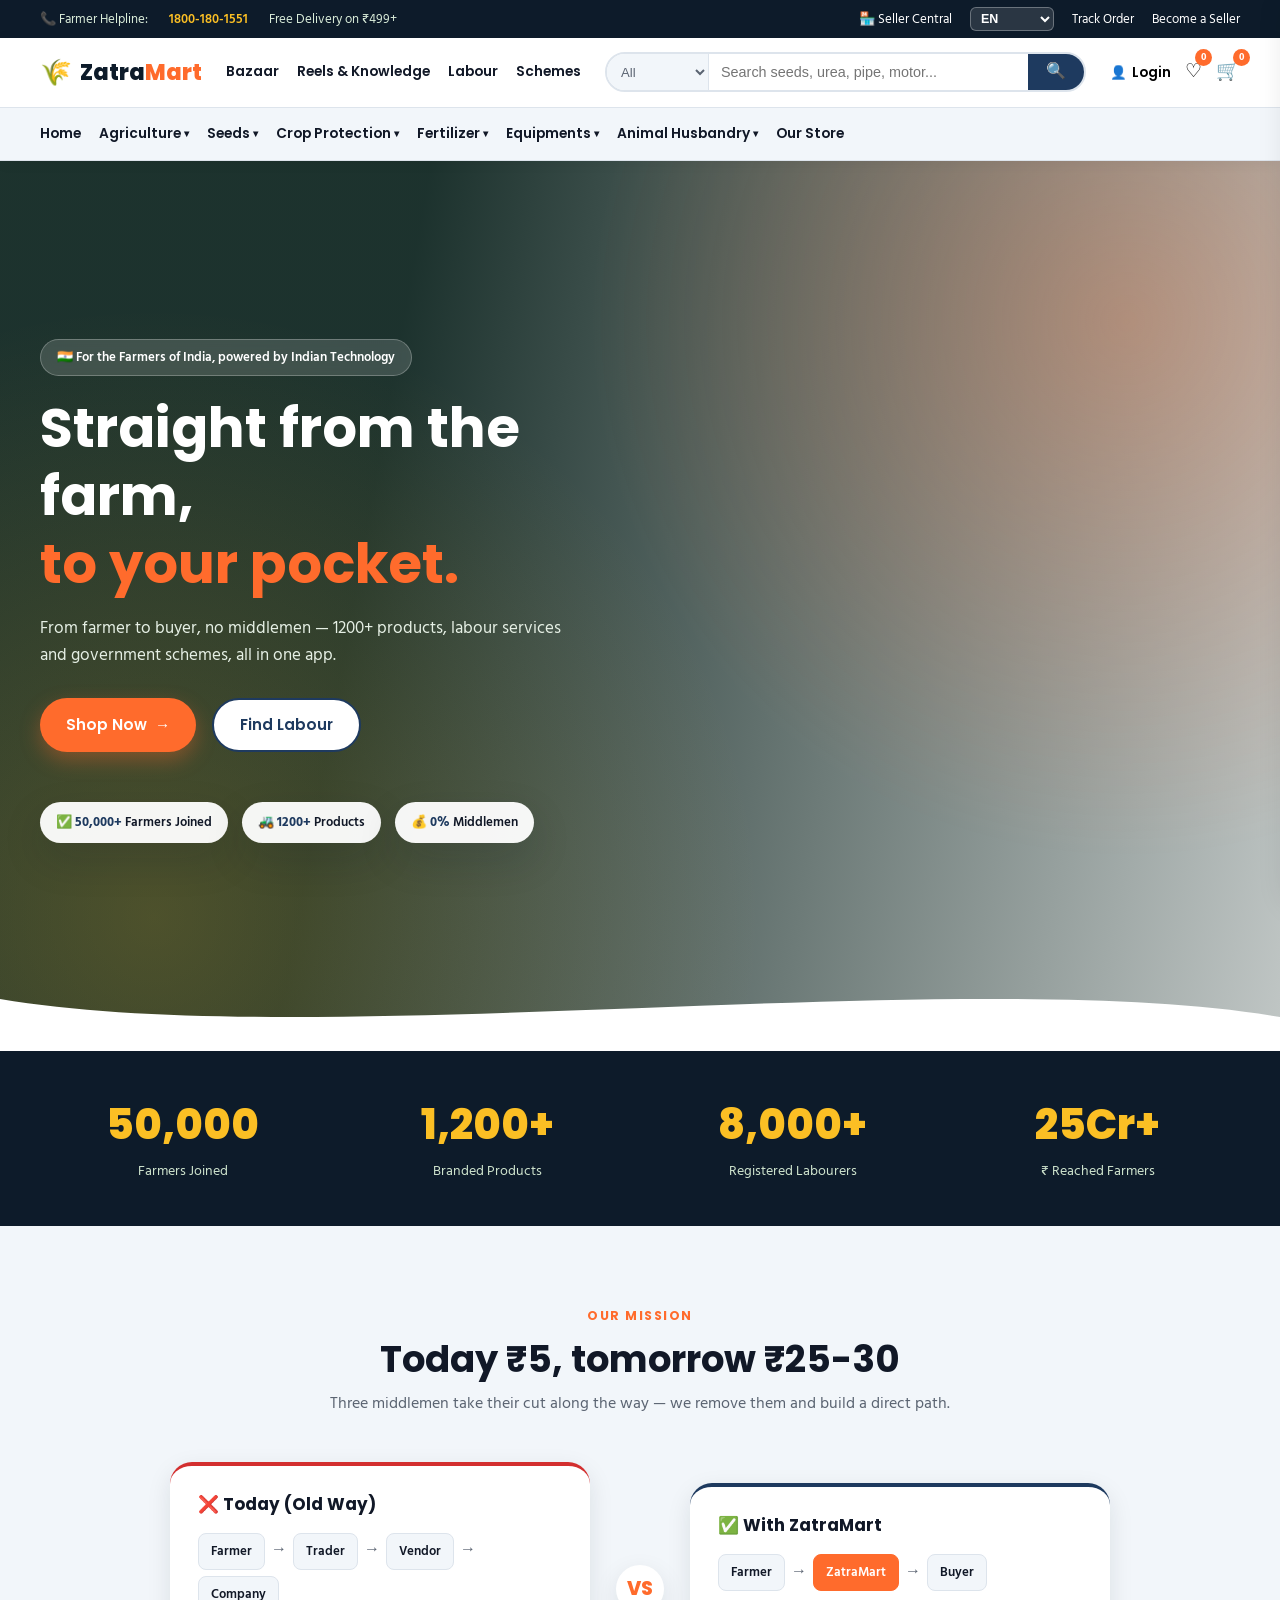
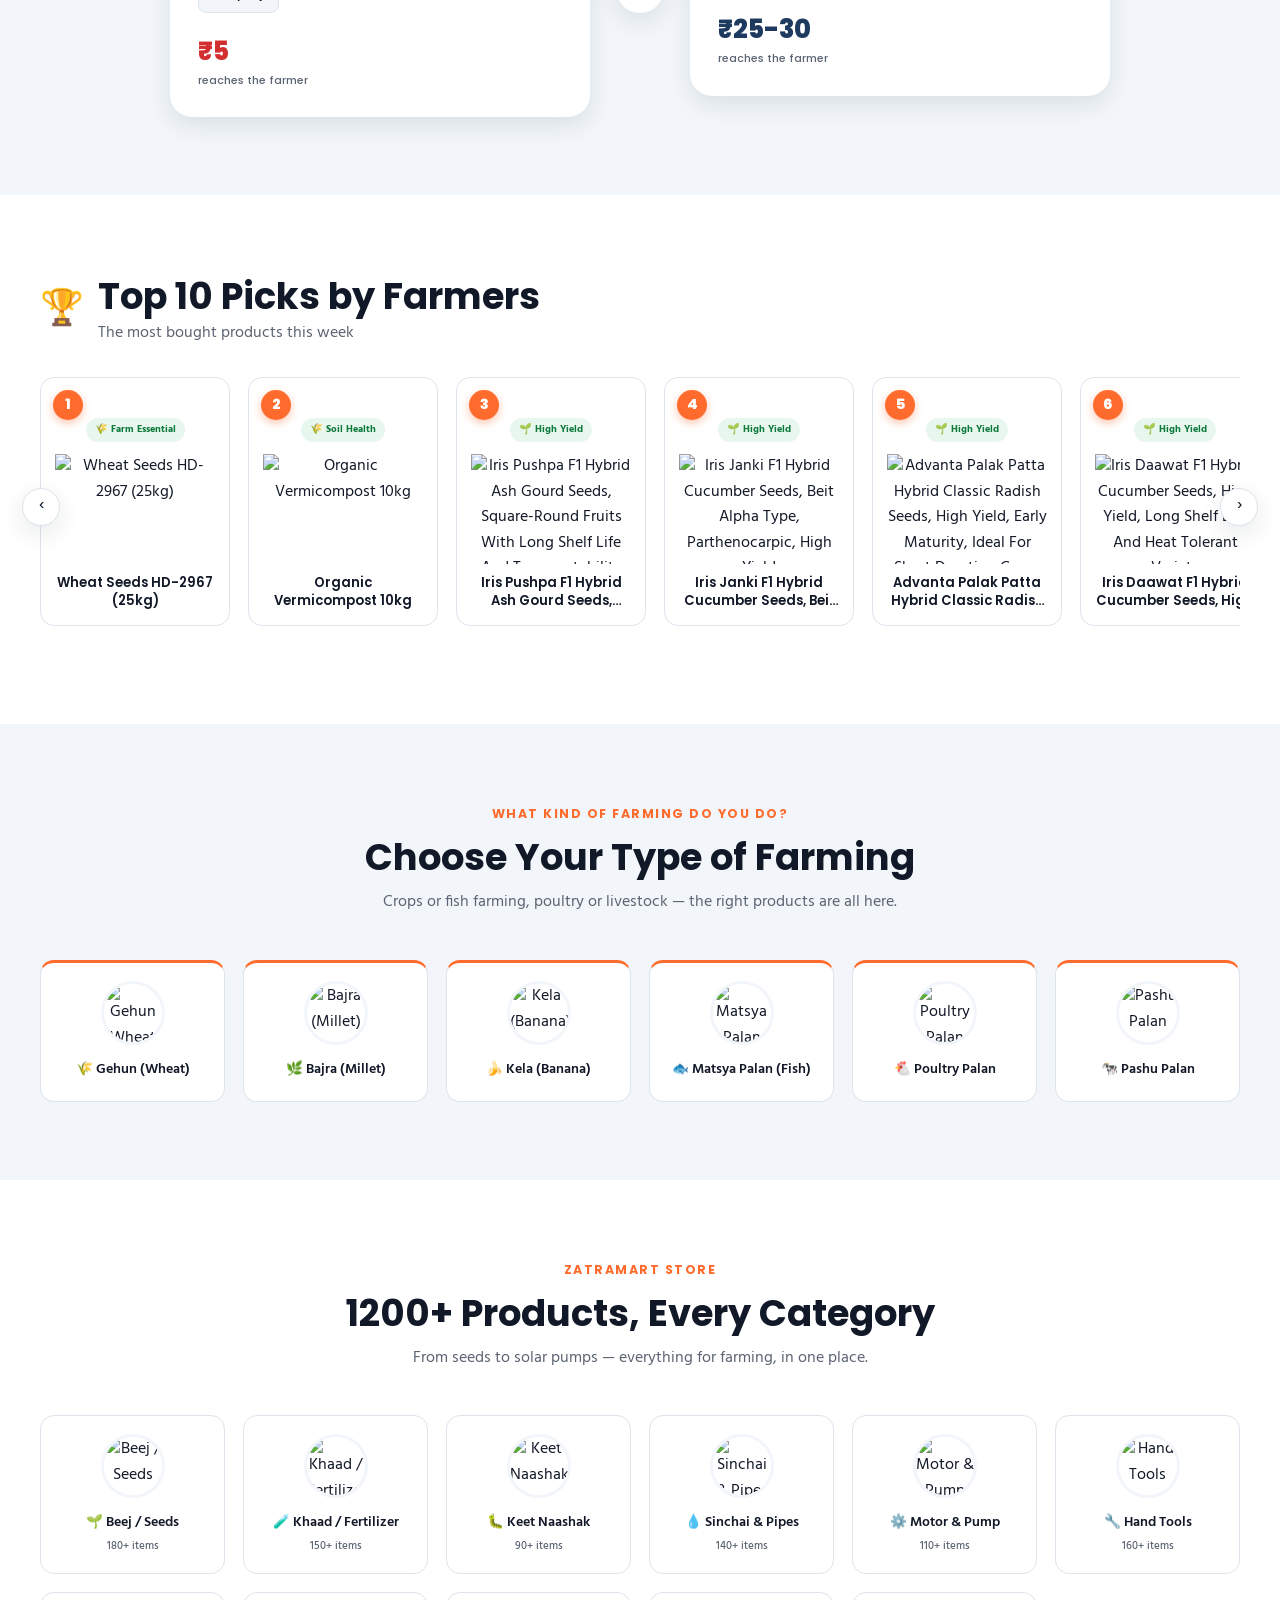
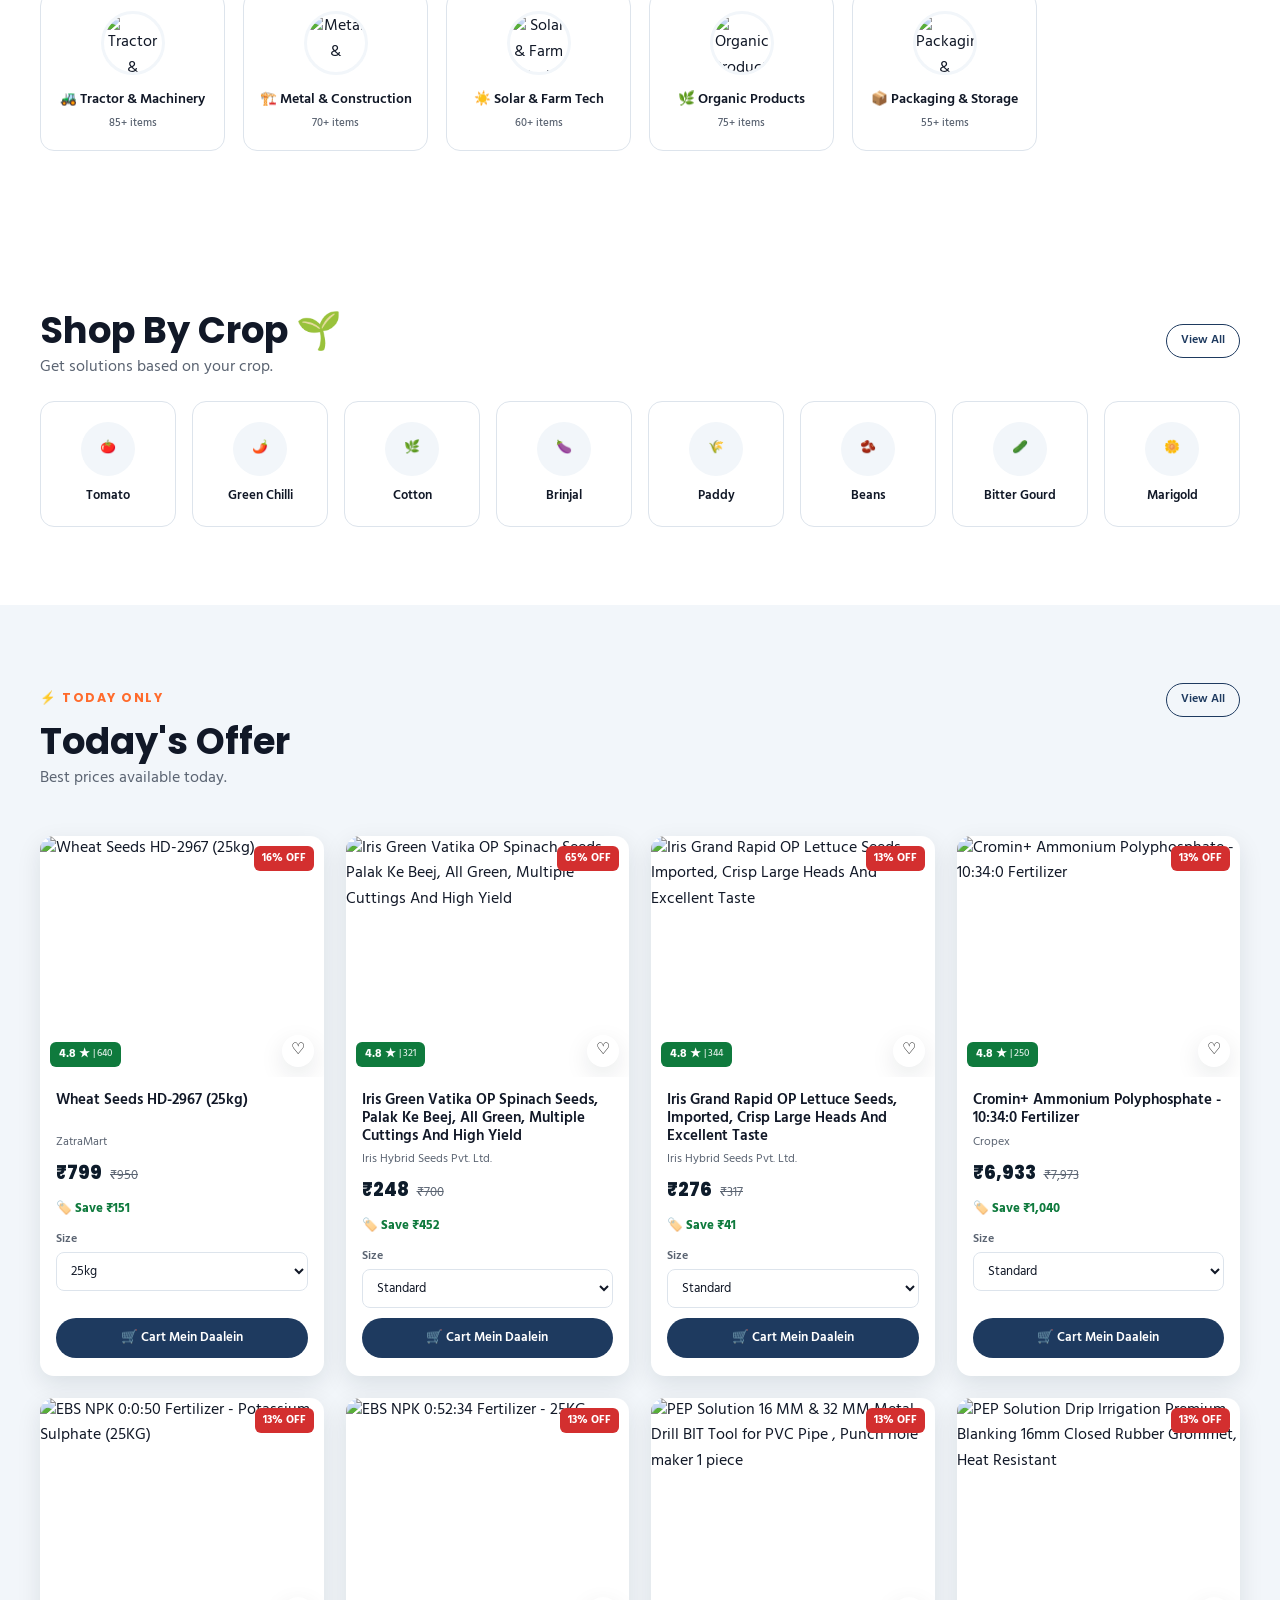
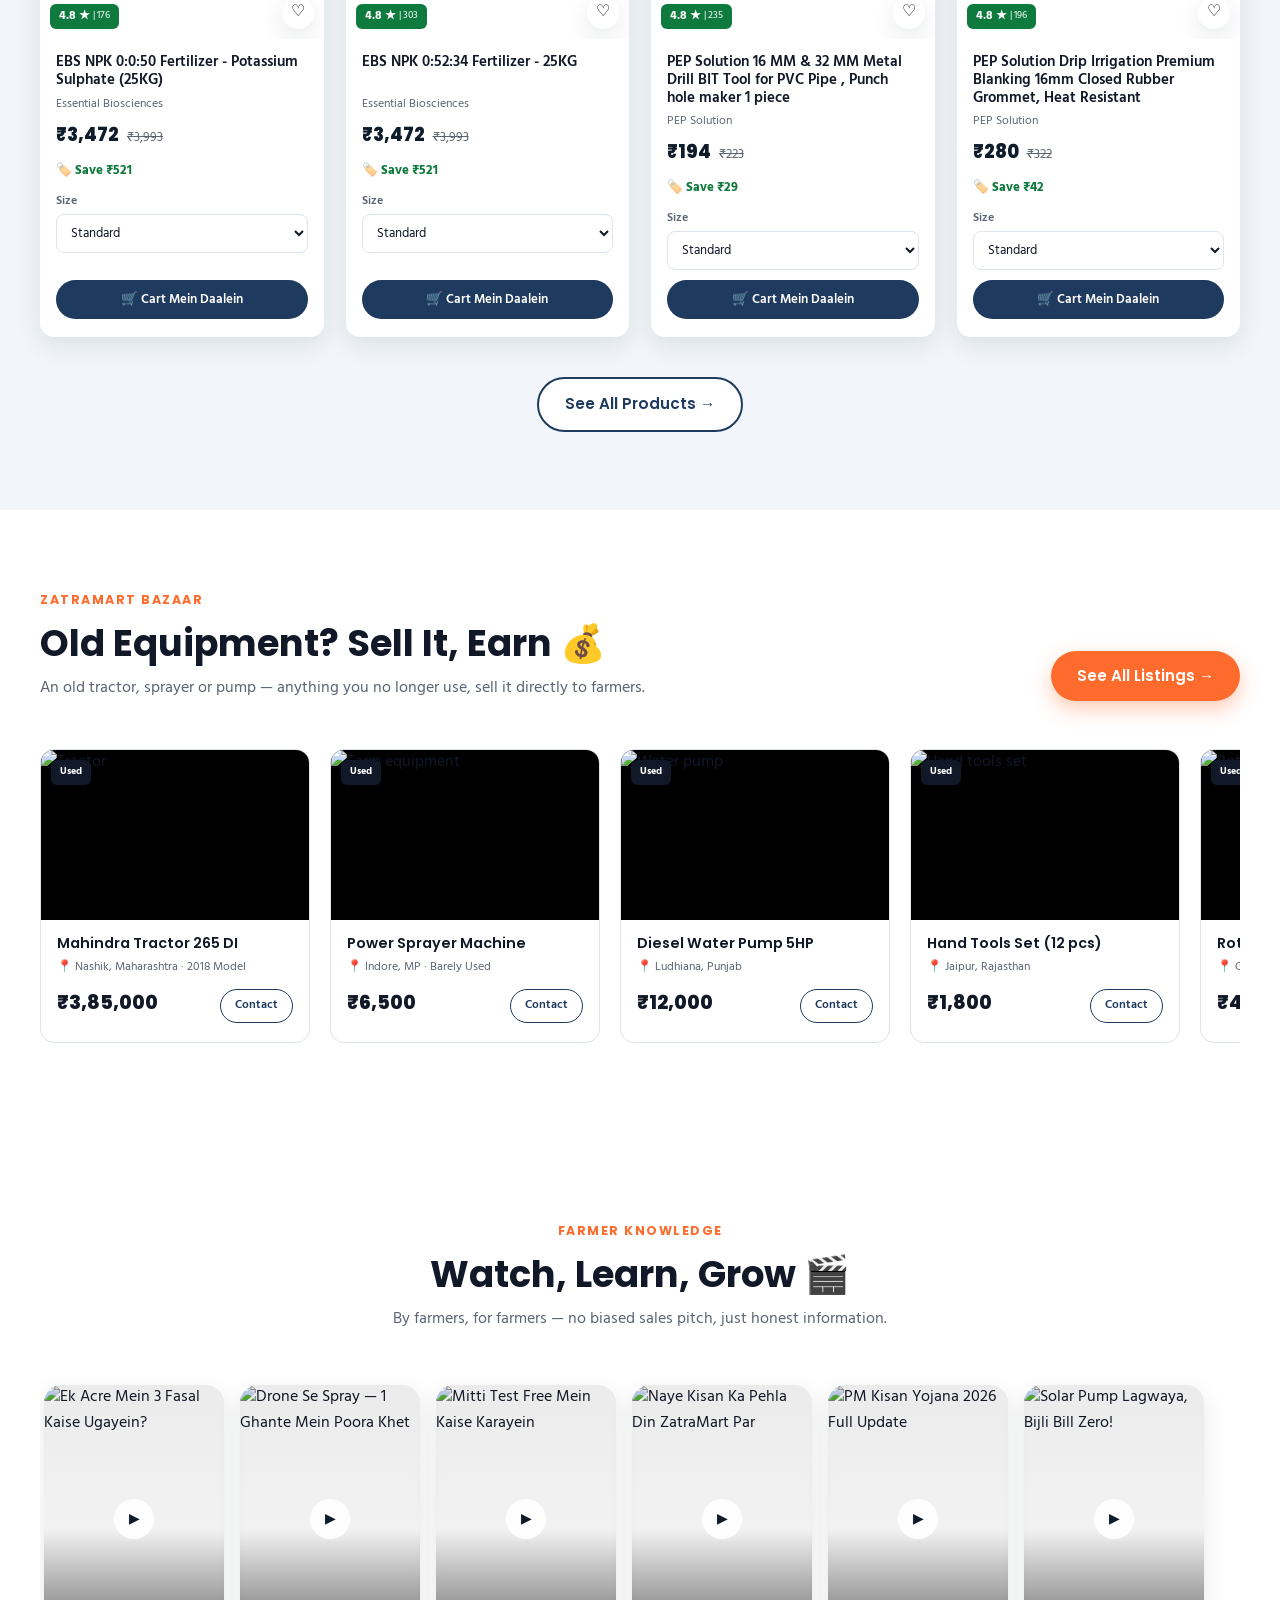
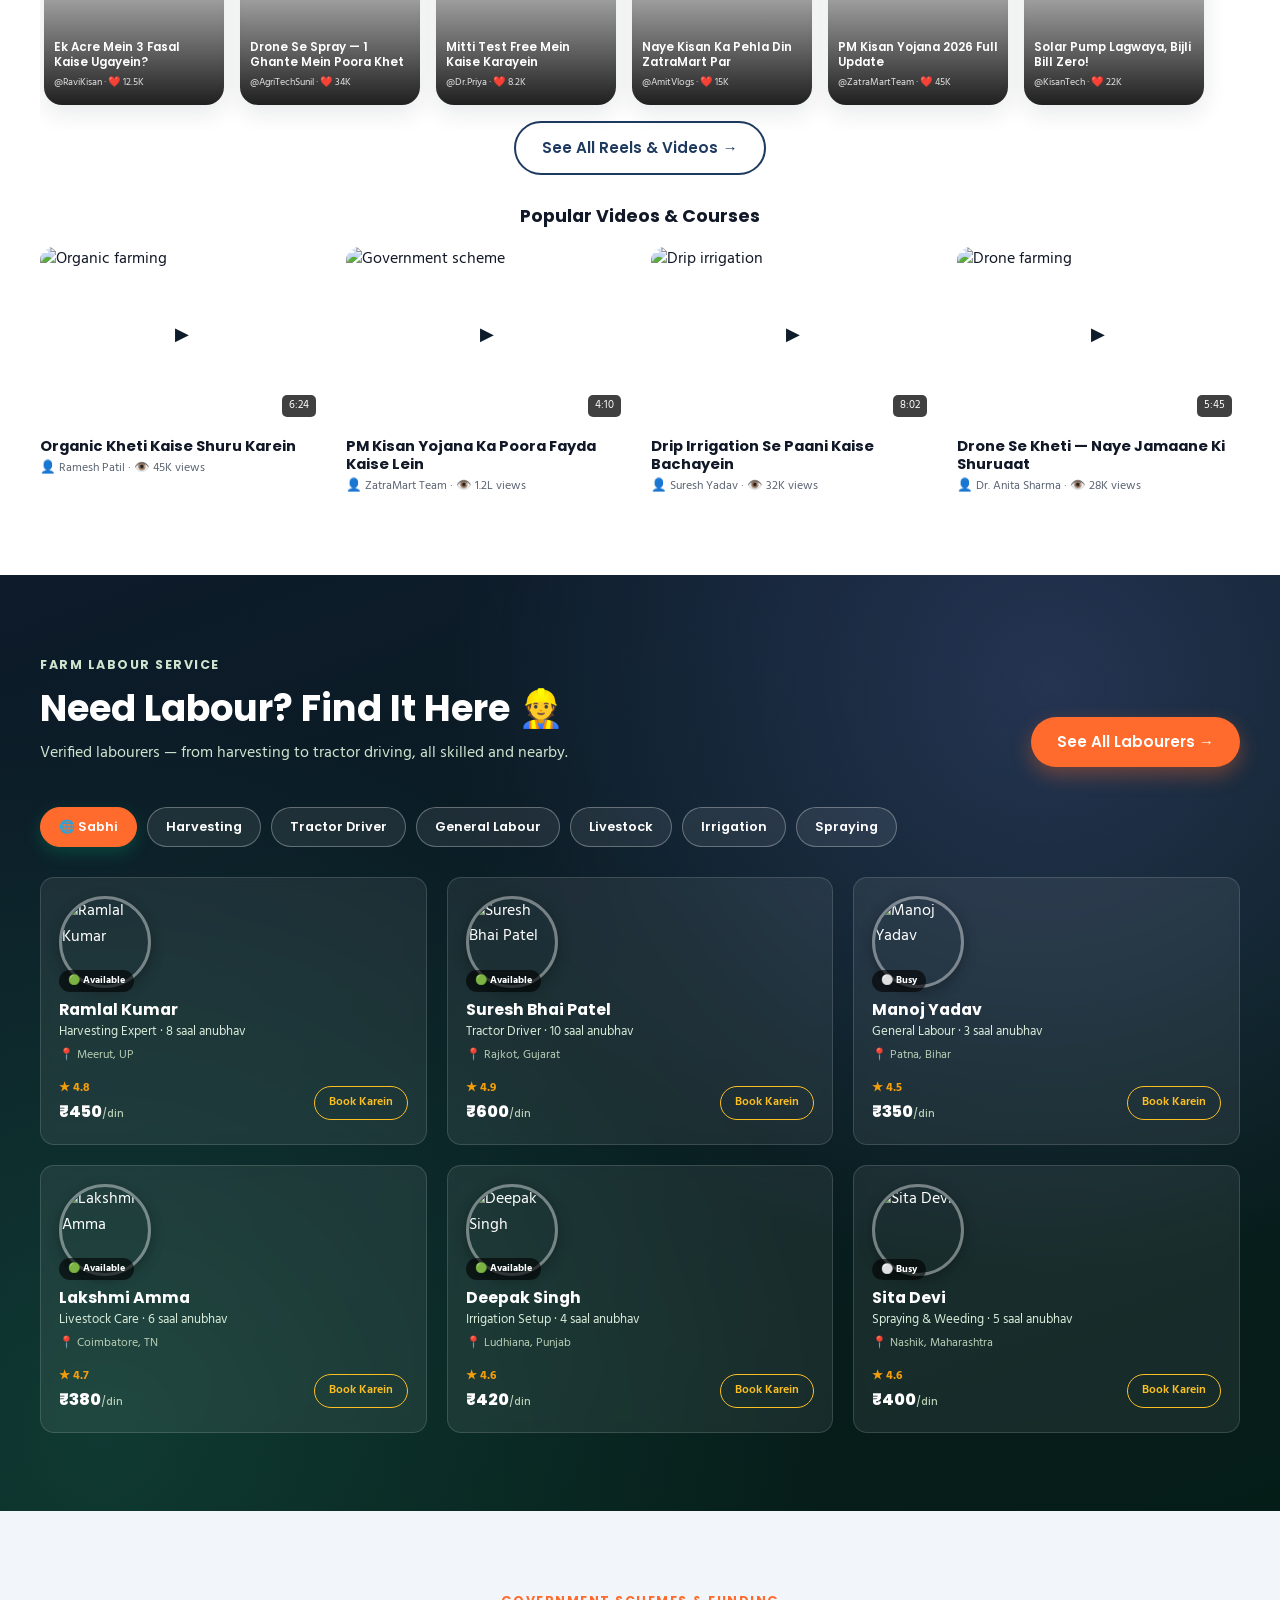
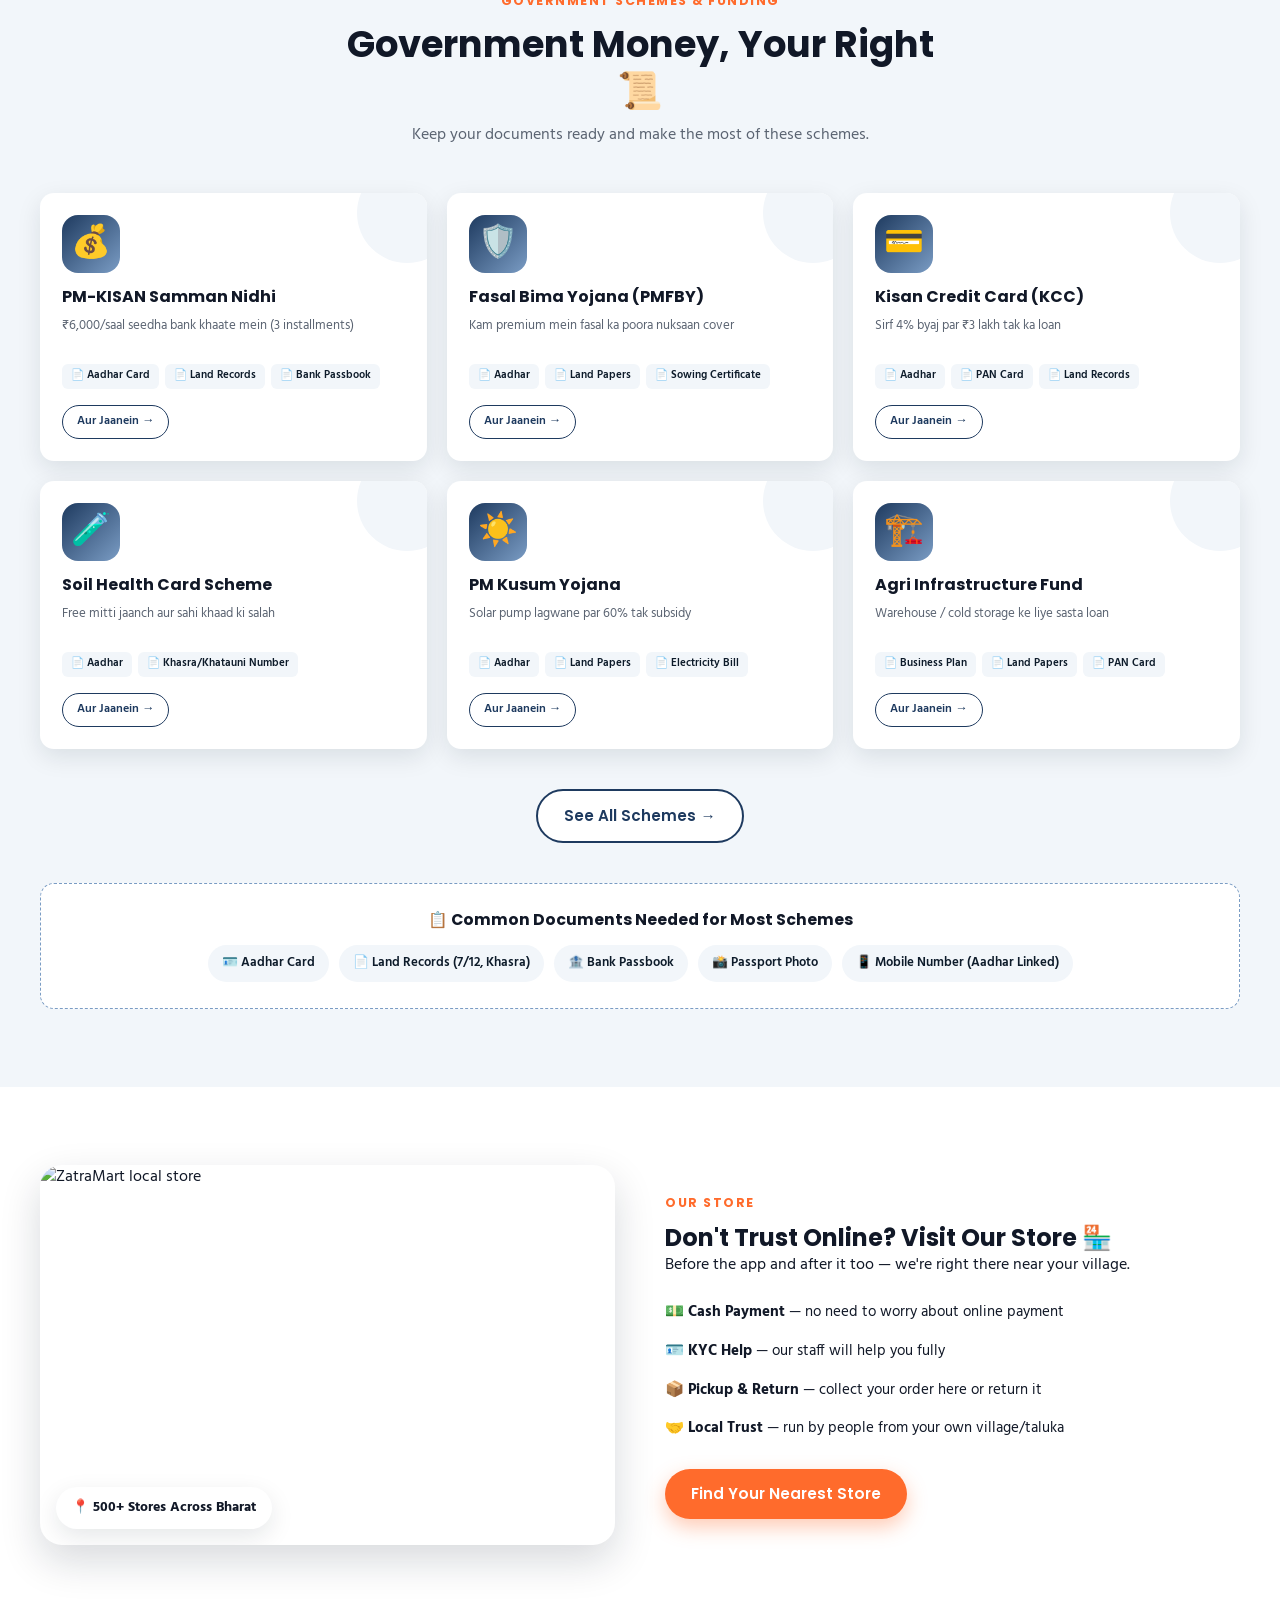
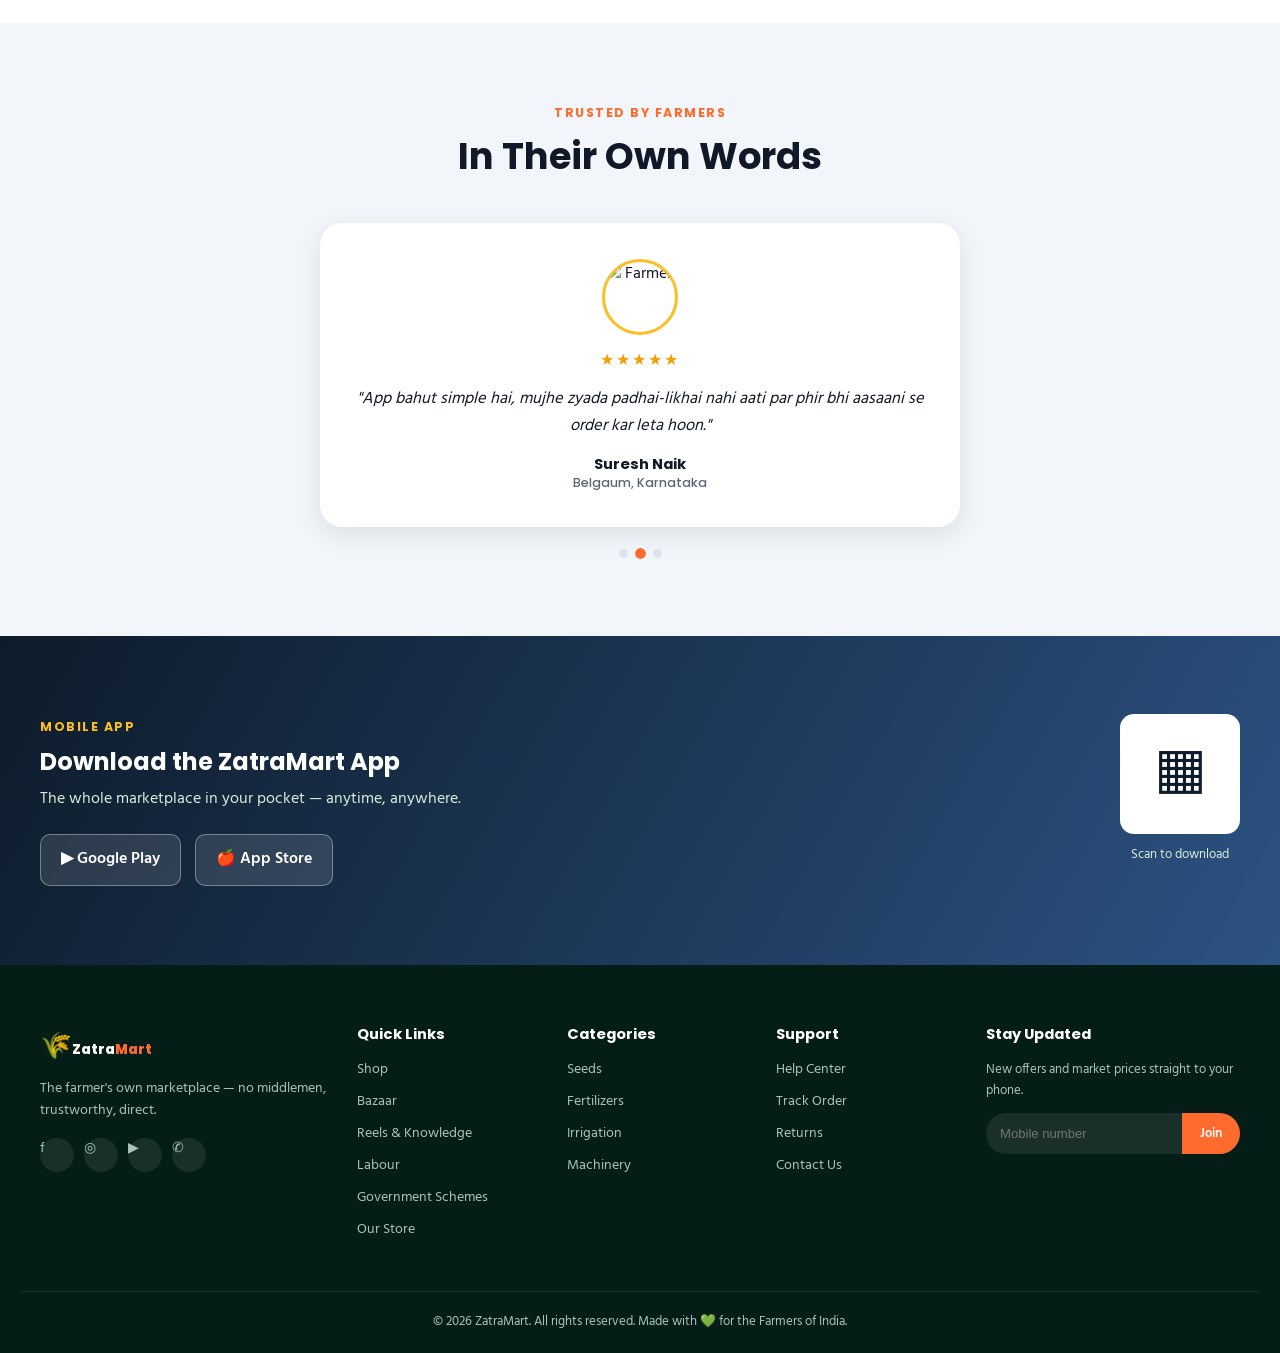
==== commit 2be08df7: "Add 4-language i18n (English, Hinglish, Marathi, Hindi) — phase 1 New js/i18n.js engine: loads local" ====
--- a/index.html
+++ b/index.html
@@ -9,7 +9,7 @@
 <link rel="preconnect" href="https://fonts.googleapis.com">
 <link rel="preconnect" href="https://fonts.gstatic.com" crossorigin>
 <link href="https://fonts.googleapis.com/css2?family=Poppins:wght@500;600;700;800;900&family=Hind:wght@400;500;600;700&display=swap" rel="stylesheet">
-<link rel="stylesheet" href="css/style.css?v=12">
+<link rel="stylesheet" href="css/style.css?v=13">
 </head>
 <body>
 
@@ -25,15 +25,18 @@
 <div class="topbar">
   <div class="container topbar-inner">
     <div class="topbar-left">
-      <span>📞 Kisan Helpline: <a href="tel:18001801551">1800-180-1551</a></span>
-      <span class="hide-sm">🚚 Free Delivery on ₹499+</span>
+      <span>📞 <span data-i18n="topbar.helpline">Kisan Helpline:</span> <a href="tel:18001801551">1800-180-1551</a></span>
+      <span class="hide-sm" data-i18n="topbar.freeDelivery">🚚 Free Delivery on ₹499+</span>
     </div>
     <div class="topbar-right">
-      <button class="lang-toggle" id="langToggle" aria-label="Change language">
-        <span class="lang-en active">EN</span> / <span class="lang-hi">हिं</span>
-      </button>
-      <a href="orders.html" class="hide-sm">Track Order</a>
-      <a href="#" class="hide-sm seller-bane-link">Seller Bane</a>
+      <select class="lang-switcher" id="langSwitcher" aria-label="Change language">
+        <option value="en">EN</option>
+        <option value="hinglish">Hinglish</option>
+        <option value="mr">मराठी</option>
+        <option value="hi">हिंदी</option>
+      </select>
+      <a href="orders.html" class="hide-sm" data-i18n="topbar.trackOrder">Track Order</a>
+      <a href="#" class="hide-sm seller-bane-link" data-i18n="topbar.sellerBane">Seller Bane</a>
     </div>
   </div>
 </div>
@@ -47,43 +50,43 @@
     </a>
 
     <nav class="row1-nav">
-      <a href="bazaar.html" data-en="Bazaar" data-hi="बाज़ार">Bazaar</a>
-      <a href="gyan.html" data-en="Reels &amp; Gyan" data-hi="रील्स और ज्ञान">Reels &amp; Gyan</a>
-      <a href="majdoor.html" data-en="Majdoor" data-hi="मज़दूर">Majdoor</a>
-      <a href="yojana.html" data-en="Yojana" data-hi="योजना">Yojana</a>
+      <a href="bazaar.html" data-i18n="nav.bazaar">Bazaar</a>
+      <a href="gyan.html" data-i18n="nav.reelsGyan">Reels &amp; Gyan</a>
+      <a href="majdoor.html" data-i18n="nav.majdoor">Majdoor</a>
+      <a href="yojana.html" data-i18n="nav.yojana">Yojana</a>
     </nav>
 
     <div class="search-bar">
       <select class="search-cat">
-        <option>All</option>
-        <option>Seeds</option>
-        <option>Fertilizers</option>
-        <option>Irrigation</option>
-        <option>Machinery</option>
+        <option value="" data-i18n="search.all">All</option>
+        <option value="seeds" data-i18n="search.seeds">Seeds</option>
+        <option value="fertilizer" data-i18n="search.fertilizers">Fertilizers</option>
+        <option value="irrigation" data-i18n="search.irrigation">Irrigation</option>
+        <option value="machinery" data-i18n="search.machinery">Machinery</option>
       </select>
-      <input type="text" id="searchInput" placeholder="Search seeds, urea, pipe, motor...  बीज, खाद खोजें">
-      <button class="search-btn" id="searchBtn" aria-label="Search">🔍</button>
+      <input type="text" id="searchInput" data-i18n-placeholder="search.placeholder" placeholder="Search seeds, urea, pipe, motor...  बीज, खाद खोजें">
+      <button class="search-btn" id="searchBtn" data-i18n-aria-label="search.button" aria-label="Search">🔍</button>
     </div>
 
     <div class="navbar-icons">
       <div class="account-wrap">
-        <button class="icon-btn login-btn" id="loginBtn" aria-label="Login">
-          👤 <span class="login-text" id="loginBtnText">Login</span>
+        <button class="icon-btn login-btn" id="loginBtn" data-i18n-aria-label="header.login" aria-label="Login">
+          👤 <span class="login-text" id="loginBtnText" data-i18n="header.login">Login</span>
         </button>
         <div class="account-menu" id="accountMenu">
           <div class="account-menu-head" id="accountMenuName"></div>
-          <a href="orders.html">📦 My Orders</a>
-          <a href="my-listings.html">🏷️ My Listings</a>
-          <a href="#" id="logoutBtn">🚪 Logout</a>
-        </div>
-      </div>
-      <button class="icon-btn" id="wishlistBtn" aria-label="Wishlist">
+          <a href="orders.html">📦 <span data-i18n="header.myOrders">My Orders</span></a>
+          <a href="my-listings.html">🏷️ <span data-i18n="header.myListings">My Listings</span></a>
+          <a href="#" id="logoutBtn">🚪 <span data-i18n="header.logout">Logout</span></a>
+        </div>
+      </div>
+      <button class="icon-btn" id="wishlistBtn" data-i18n-aria-label="header.wishlist" aria-label="Wishlist">
         ♡ <span class="badge" id="wishCount">0</span>
       </button>
-      <button class="icon-btn" id="cartBtn" aria-label="Cart">
+      <button class="icon-btn" id="cartBtn" data-i18n-aria-label="header.cart" aria-label="Cart">
         🛒 <span class="badge" id="cartCount">0</span>
       </button>
-      <button class="hamburger" id="hamburger" aria-label="Menu">
+      <button class="hamburger" id="hamburger" data-i18n-aria-label="header.menu" aria-label="Menu">
         <span></span><span></span><span></span>
       </button>
     </div>
@@ -91,36 +94,36 @@
 
   <div class="nav-bar-row">
     <nav class="container nav-links" id="navLinks">
-      <a href="index.html" data-en="Home" data-hi="होम">Home</a>
+      <a href="index.html" data-i18n="nav.home">Home</a>
       <div class="has-drop agri-drop-wrap">
-        <a href="shop.html" data-en="Agriculture" data-hi="कृषि">Agriculture <span class="caret">▾</span></a>
+        <a href="shop.html"><span data-i18n="nav.agriculture">Agriculture</span> <span class="caret">▾</span></a>
         <div class="agri-menu-panel" id="agriMenuPanel"></div>
       </div>
       <div class="has-drop">
-        <a href="shop.html?cat=seeds" data-en="Seeds" data-hi="बीज">Seeds <span class="caret">▾</span></a>
+        <a href="shop.html?cat=seeds"><span data-i18n="nav.seeds">Seeds</span> <span class="caret">▾</span></a>
         <div class="simple-drop" data-dropfor="seeds"></div>
       </div>
       <div class="has-drop">
-        <a href="shop.html?cat=pesticide" data-en="Crop Protection" data-hi="फसल सुरक्षा">Crop Protection <span class="caret">▾</span></a>
+        <a href="shop.html?cat=pesticide"><span data-i18n="nav.cropProtection">Crop Protection</span> <span class="caret">▾</span></a>
         <div class="simple-drop" data-dropfor="protection"></div>
       </div>
       <div class="has-drop">
-        <a href="shop.html?cat=fertilizer" data-en="Fertilizer" data-hi="खाद">Fertilizer <span class="caret">▾</span></a>
+        <a href="shop.html?cat=fertilizer"><span data-i18n="nav.fertilizer">Fertilizer</span> <span class="caret">▾</span></a>
         <div class="simple-drop" data-dropfor="nutrition"></div>
       </div>
       <div class="has-drop">
-        <a href="shop.html?cat=tools" data-en="Equipments" data-hi="उपकरण">Equipments <span class="caret">▾</span></a>
+        <a href="shop.html?cat=tools"><span data-i18n="nav.equipments">Equipments</span> <span class="caret">▾</span></a>
         <div class="simple-drop" data-dropfor="equipments"></div>
       </div>
       <div class="has-drop">
-        <a href="shop.html?cat=animal" data-en="Animal Husbandry" data-hi="पशुपालन">Animal Husbandry <span class="caret">▾</span></a>
+        <a href="shop.html?cat=animal"><span data-i18n="nav.animalHusbandry">Animal Husbandry</span> <span class="caret">▾</span></a>
         <div class="simple-drop" data-dropfor="animal"></div>
       </div>
-      <a href="bazaar.html" class="row1-duplicate" data-en="Bazaar" data-hi="बाज़ार">Bazaar</a>
-      <a href="gyan.html" class="row1-duplicate" data-en="Reels &amp; Gyan" data-hi="रील्स और ज्ञान">Reels &amp; Gyan</a>
-      <a href="majdoor.html" class="row1-duplicate" data-en="Majdoor" data-hi="मज़दूर">Majdoor</a>
-      <a href="yojana.html" class="row1-duplicate" data-en="Yojana" data-hi="योजना">Yojana</a>
-      <a href="store.html" data-en="Our Store" data-hi="हमारी दुकान">Our Store</a>
+      <a href="bazaar.html" class="row1-duplicate" data-i18n="nav.bazaar">Bazaar</a>
+      <a href="gyan.html" class="row1-duplicate" data-i18n="nav.reelsGyan">Reels &amp; Gyan</a>
+      <a href="majdoor.html" class="row1-duplicate" data-i18n="nav.majdoor">Majdoor</a>
+      <a href="yojana.html" class="row1-duplicate" data-i18n="nav.yojana">Yojana</a>
+      <a href="store.html" data-i18n="nav.ourStore">Our Store</a>
     </nav>
   </div>
 </header>
@@ -128,15 +131,15 @@
 <!-- ===== MINI CART DRAWER ===== -->
 <div class="cart-drawer" id="cartDrawer">
   <div class="cart-drawer-head">
-    <h3>🛒 Aapki Cart</h3>
+    <h3>🛒 <span data-i18n="cart.title">Aapki Cart</span></h3>
     <button id="closeCart" aria-label="Close">✕</button>
   </div>
   <div class="cart-items" id="cartItems">
-    <p class="cart-empty">Cart khaali hai. Kuch achha khareedein! 🌱</p>
+    <p class="cart-empty">🌱 <span data-i18n="cart.empty">Cart khaali hai. Kuch achha khareedein!</span></p>
   </div>
   <div class="cart-footer">
-    <div class="cart-total">Total: <strong id="cartTotal">₹0</strong></div>
-    <button class="btn btn-primary btn-block" id="checkoutBtn">Checkout Karein</button>
+    <div class="cart-total"><span data-i18n="cart.total">Total:</span> <strong id="cartTotal">₹0</strong></div>
+    <button class="btn btn-primary btn-block" id="checkoutBtn" data-i18n="cart.checkout">Checkout Karein</button>
   </div>
 </div>
 
@@ -146,60 +149,60 @@
     <button class="auth-close" id="authClose" aria-label="Close">✕</button>
     <div class="auth-logo"><span class="logo-icon">🌾</span> Zatra<span class="accent">Mart</span></div>
     <div class="auth-tabs">
-      <button class="auth-tab active" data-tab="login">Login</button>
-      <button class="auth-tab" data-tab="signup">Sign Up</button>
+      <button class="auth-tab active" data-tab="login" data-i18n="auth.loginTab">Login</button>
+      <button class="auth-tab" data-tab="signup" data-i18n="auth.signupTab">Sign Up</button>
     </div>
 
     <div class="auth-panel active" id="panelLogin">
       <div class="auth-step" id="loginStepForm">
-        <label>Mobile Number</label>
+        <label data-i18n="auth.mobileNumber">Mobile Number</label>
         <div class="auth-input-row">
           <span class="auth-prefix">🇮🇳 +91</span>
           <input type="tel" maxlength="10" placeholder="98765 43210" id="loginPhone">
         </div>
-        <button class="btn btn-primary btn-block" id="loginSendOtpBtn">OTP Bhejein</button>
-        <p class="auth-note">Registered mobile number daalein — OTP aapke email par bheja jaayega.</p>
+        <button class="btn btn-primary btn-block" id="loginSendOtpBtn" data-i18n="auth.sendOtp">OTP Bhejein</button>
+        <p class="auth-note" data-i18n="auth.loginNote">Registered mobile number daalein — OTP aapke email par bheja jaayega.</p>
       </div>
       <div class="auth-step" id="loginStepOtp" hidden>
         <p class="auth-otp-sent" id="loginOtpSentMsg"></p>
         <div class="otp-row show" id="loginOtpRow">
-          <input type="text" class="otp-single" inputmode="numeric" placeholder="Email mein aaya OTP daalein">
-        </div>
-        <button class="btn btn-primary btn-block" id="loginVerifyBtn">Verify &amp; Login</button>
-        <button class="auth-link-btn" id="loginBackBtn" type="button">← Number badlein</button>
+          <input type="text" class="otp-single" inputmode="numeric" data-i18n-placeholder="auth.otpPlaceholder" placeholder="Email mein aaya OTP daalein">
+        </div>
+        <button class="btn btn-primary btn-block" id="loginVerifyBtn" data-i18n="auth.verifyLogin">Verify &amp; Login</button>
+        <button class="auth-link-btn" id="loginBackBtn" type="button" data-i18n="auth.changeNumber">← Number badlein</button>
       </div>
     </div>
 
     <div class="auth-panel" id="panelSignup">
       <div class="auth-step" id="signupStepForm">
-        <label>Poora Naam</label>
-        <input type="text" placeholder="Aapka naam" class="auth-field" id="signupName">
-        <label>Mobile Number</label>
+        <label data-i18n="auth.fullName">Poora Naam</label>
+        <input type="text" data-i18n-placeholder="auth.namePlaceholder" placeholder="Aapka naam" class="auth-field" id="signupName">
+        <label data-i18n="auth.mobileNumber">Mobile Number</label>
         <div class="auth-input-row">
           <span class="auth-prefix">🇮🇳 +91</span>
           <input type="tel" maxlength="10" placeholder="98765 43210" id="signupPhone">
         </div>
-        <label>Email ID</label>
+        <label data-i18n="auth.email">Email ID</label>
         <input type="email" placeholder="aapka@email.com" class="auth-field" id="signupEmail">
-        <label>Main Hoon</label>
+        <label data-i18n="auth.iAm">Main Hoon</label>
         <div class="role-pick">
-          <button class="role-chip active" type="button">🌾 Kisan</button>
-          <button class="role-chip" type="button">🏪 Seller</button>
-          <button class="role-chip" type="button">👷 Majdoor</button>
-        </div>
-        <button class="btn btn-primary btn-block" id="signupSendOtpBtn">Account Banayein</button>
+          <button class="role-chip active" type="button" data-role="Kisan" data-i18n="auth.roleFarmer">🌾 Kisan</button>
+          <button class="role-chip" type="button" data-role="Seller" data-i18n="auth.roleSeller">🏪 Seller</button>
+          <button class="role-chip" type="button" data-role="Majdoor" data-i18n="auth.roleMajdoor">👷 Majdoor</button>
+        </div>
+        <button class="btn btn-primary btn-block" id="signupSendOtpBtn" data-i18n="auth.createAccount">Account Banayein</button>
       </div>
       <div class="auth-step" id="signupStepOtp" hidden>
         <p class="auth-otp-sent" id="signupOtpSentMsg"></p>
         <div class="otp-row show" id="signupOtpRow">
-          <input type="text" class="otp-single" inputmode="numeric" placeholder="Email mein aaya OTP daalein">
-        </div>
-        <button class="btn btn-primary btn-block" id="signupVerifyBtn">Verify &amp; Sign Up</button>
-        <button class="auth-link-btn" id="signupBackBtn" type="button">← Wapas jaayein</button>
-      </div>
-    </div>
-
-    <button class="auth-guest" id="authGuest">Guest ki tarah aage badhein →</button>
+          <input type="text" class="otp-single" inputmode="numeric" data-i18n-placeholder="auth.otpPlaceholder" placeholder="Email mein aaya OTP daalein">
+        </div>
+        <button class="btn btn-primary btn-block" id="signupVerifyBtn" data-i18n="auth.verifySignup">Verify &amp; Sign Up</button>
+        <button class="auth-link-btn" id="signupBackBtn" type="button" data-i18n="auth.goBack">← Wapas jaayein</button>
+      </div>
+    </div>
+
+    <button class="auth-guest" id="authGuest" data-i18n="auth.guest">Guest ki tarah aage badhein →</button>
   </div>
 </div>
 
@@ -223,19 +226,19 @@
   <div class="hero-mesh"></div>
   <div class="container hero-inner">
     <div class="hero-text reveal">
-      <span class="chip">🇮🇳 Bharat ke Kisan ke liye, Bharat ki Technology se</span>
-      <h1>Khet se seedha,<br> aapki <span class="accent">jeb tak.</span></h1>
-      <p class="hero-sub">
+      <span class="chip" data-i18n="home.heroChip">🇮🇳 Bharat ke Kisan ke liye, Bharat ki Technology se</span>
+      <h1><span data-i18n="home.heroTitle1">Khet se seedha,</span><br> <span class="accent" data-i18n="home.heroTitleAccent">aapki jeb tak.</span></h1>
+      <p class="hero-sub" data-i18n="home.heroSub">
         Farmer se Buyer, koi dalaal nahi — 1200+ products, majdoor sewa aur sarkari yojana sab ek app mein.
       </p>
       <div class="hero-cta">
-        <a href="shop.html" class="btn btn-primary">Shop Karein <span>→</span></a>
-        <a href="#majdoor" class="btn btn-outline">Majdoor Dhundein</a>
+        <a href="shop.html" class="btn btn-primary"><span data-i18n="home.shopKarein">Shop Karein</span> <span>→</span></a>
+        <a href="#majdoor" class="btn btn-outline" data-i18n="home.majdoorDhundein">Majdoor Dhundein</a>
       </div>
       <div class="hero-badges">
-        <div class="hero-badge float-1">✅ <strong>50,000+</strong> Kisan Judhe</div>
-        <div class="hero-badge float-2">🚜 <strong>1200+</strong> Products</div>
-        <div class="hero-badge float-3">💰 <strong>0%</strong> Bichauliya</div>
+        <div class="hero-badge float-1">✅ <strong>50,000+</strong> <span data-i18n="home.badgeFarmers">Kisan Judhe</span></div>
+        <div class="hero-badge float-2">🚜 <strong>1200+</strong> <span data-i18n="home.badgeProducts">Products</span></div>
+        <div class="hero-badge float-3">💰 <strong>0%</strong> <span data-i18n="home.badgeBichauliya">Bichauliya</span></div>
       </div>
     </div>
   </div>
@@ -247,19 +250,19 @@
   <div class="container stats-grid">
     <div class="stat">
       <span class="stat-num" data-count="50000">0</span>
-      <span class="stat-label">Kisan Judhe<br>Farmers Joined</span>
+      <span class="stat-label" data-i18n="home.statFarmersSubLabel">Kisan Judhe</span>
     </div>
     <div class="stat">
       <span class="stat-num" data-count="1200" data-suffix="+">0</span>
-      <span class="stat-label">Branded Products</span>
+      <span class="stat-label" data-i18n="home.statProductsLabel">Branded Products</span>
     </div>
     <div class="stat">
       <span class="stat-num" data-count="8000" data-suffix="+">0</span>
-      <span class="stat-label">Majdoor Registered</span>
+      <span class="stat-label" data-i18n="home.statMajdoorLabel">Majdoor Registered</span>
     </div>
     <div class="stat">
       <span class="stat-num" data-count="25" data-suffix="Cr+">0</span>
-      <span class="stat-label">₹ Kisano Tak Pahucha</span>
+      <span class="stat-label" data-i18n="home.statPaisaLabel">₹ Kisano Tak Pahucha</span>
     </div>
   </div>
 </section>
@@ -268,38 +271,38 @@
 <section class="chain-section reveal" id="about">
   <div class="container">
     <div class="section-head">
-      <span class="eyebrow">Hamara Mission</span>
-      <h2>Aaj ₹5 milta hai, kal ₹25-30 milega</h2>
-      <p>Beech ke 3 log apna margin le lete hain — hum unhe hata kar seedha rasta banate hain.</p>
+      <span class="eyebrow" data-i18n="home.missionEyebrow">Hamara Mission</span>
+      <h2 data-i18n="home.missionTitle">Aaj ₹5 milta hai, kal ₹25-30 milega</h2>
+      <p data-i18n="home.missionSub">Beech ke 3 log apna margin le lete hain — hum unhe hata kar seedha rasta banate hain.</p>
     </div>
 
     <div class="chain-compare">
       <div class="chain-card chain-old">
-        <h4>❌ Aaj (Old Way)</h4>
+        <h4 data-i18n="home.oldWayTitle">❌ Aaj (Old Way)</h4>
         <div class="chain-flow">
-          <span class="chain-node">Farmer</span>
+          <span class="chain-node" data-i18n="home.farmer">Farmer</span>
           <span class="chain-arrow">→</span>
-          <span class="chain-node">Vyapari</span>
+          <span class="chain-node" data-i18n="home.vyapari">Vyapari</span>
           <span class="chain-arrow">→</span>
-          <span class="chain-node">Vendor</span>
+          <span class="chain-node" data-i18n="home.vendor">Vendor</span>
           <span class="chain-arrow">→</span>
-          <span class="chain-node">Company</span>
-        </div>
-        <div class="chain-result bad">₹5 <small>ka fayda kisan tak</small></div>
-      </div>
-
-      <div class="chain-vs">VS</div>
+          <span class="chain-node" data-i18n="home.company">Company</span>
+        </div>
+        <div class="chain-result bad"><span data-i18n="home.oldResultAmount">₹5</span> <small data-i18n="home.oldResultLabel">ka fayda kisan tak</small></div>
+      </div>
+
+      <div class="chain-vs" data-i18n="home.vs">VS</div>
 
       <div class="chain-card chain-new">
-        <h4>✅ ZatraMart ke Saath</h4>
+        <h4 data-i18n="home.newWayTitle">✅ ZatraMart ke Saath</h4>
         <div class="chain-flow">
-          <span class="chain-node">Farmer</span>
+          <span class="chain-node" data-i18n="home.farmer">Farmer</span>
           <span class="chain-arrow">→</span>
           <span class="chain-node highlight">ZatraMart</span>
           <span class="chain-arrow">→</span>
-          <span class="chain-node">Buyer</span>
-        </div>
-        <div class="chain-result good">₹25-30 <small>ka fayda kisan tak</small></div>
+          <span class="chain-node" data-i18n="home.buyer">Buyer</span>
+        </div>
+        <div class="chain-result good"><span data-i18n="home.newResultAmount">₹25-30</span> <small data-i18n="home.newResultLabel">ka fayda kisan tak</small></div>
       </div>
     </div>
   </div>
@@ -311,8 +314,8 @@
     <div class="section-head" style="text-align:left; max-width:none; display:flex; align-items:center; gap:14px; margin-bottom:20px;">
       <span style="font-size:2.2rem;">🏆</span>
       <div>
-        <h2 style="margin-bottom:2px;">Top 10 Picks by Farmers</h2>
-        <p style="margin:0;">Sabse zyada khareede gaye products, is hafte ke</p>
+        <h2 style="margin-bottom:2px;" data-i18n="home.trendingTitle">Top 10 Picks by Farmers</h2>
+        <p style="margin:0;" data-i18n="home.trendingSub">Sabse zyada khareede gaye products, is hafte ke</p>
       </div>
     </div>
     <div class="trending-wrap">
@@ -327,9 +330,9 @@
 <section class="farmtypes reveal" id="farmtypes">
   <div class="container">
     <div class="section-head">
-      <span class="eyebrow">Aap Kis Tarah Ki Kheti Karte Hain?</span>
-      <h2>Apni Kheti Ka Prakar Chunein</h2>
-      <p>Fasal ho ya Matsya Palan, Poultry ho ya Pashu Palan — sabke liye sahi product yahan milega.</p>
+      <span class="eyebrow" data-i18n="home.farmtypesEyebrow">Aap Kis Tarah Ki Kheti Karte Hain?</span>
+      <h2 data-i18n="home.farmtypesTitle">Apni Kheti Ka Prakar Chunein</h2>
+      <p data-i18n="home.farmtypesSub">Fasal ho ya Matsya Palan, Poultry ho ya Pashu Palan — sabke liye sahi product yahan milega.</p>
     </div>
     <div class="cat-grid farmtype-grid" id="farmTypeGrid"></div>
   </div>
@@ -339,9 +342,9 @@
 <section class="categories reveal" id="shop">
   <div class="container">
     <div class="section-head">
-      <span class="eyebrow">ZatraMart Store</span>
-      <h2>1200+ Products, Har Category Mein</h2>
-      <p>Beej se lekar solar pump tak — kheti ka har saman ek hi jagah.</p>
+      <span class="eyebrow" data-i18n="home.categoriesEyebrow">ZatraMart Store</span>
+      <h2 data-i18n="home.categoriesTitle">1200+ Products, Har Category Mein</h2>
+      <p data-i18n="home.categoriesSub">Beej se lekar solar pump tak — kheti ka har saman ek hi jagah.</p>
     </div>
     <div class="cat-grid" id="catGrid"></div>
   </div>
@@ -352,10 +355,10 @@
   <div class="container">
     <div class="section-head" style="text-align:left; max-width:none; display:flex; align-items:baseline; justify-content:space-between; margin-bottom:20px;">
       <div>
-        <h2 style="margin-bottom:2px;">Shop By Crop 🌱</h2>
-        <p style="margin:0;">Apni fasal ke hisaab se solutions paayein.</p>
-      </div>
-      <a href="shop.html" class="btn-chip">View All</a>
+        <h2 style="margin-bottom:2px;" data-i18n="home.shopByCropTitle">Shop By Crop 🌱</h2>
+        <p style="margin:0;" data-i18n="home.shopByCropSub">Apni fasal ke hisaab se solutions paayein.</p>
+      </div>
+      <a href="shop.html" class="btn-chip" data-i18n="common.viewAll">View All</a>
     </div>
     <div class="olx-cat-grid" id="cropGrid" style="grid-template-columns: repeat(8, 1fr);"></div>
   </div>
@@ -366,17 +369,17 @@
   <div class="container">
     <div class="section-head" style="text-align:left; max-width:none; display:flex; align-items:baseline; justify-content:space-between;">
       <div>
-        <span class="eyebrow">⚡ Aaj Ke Liye</span>
-        <h2 style="margin-bottom:2px;">Today's Offer</h2>
-        <p style="margin:0;">Best prices available today.</p>
-      </div>
-      <a href="shop.html" class="btn-chip">View All</a>
+        <span class="eyebrow" data-i18n="home.offerEyebrow">⚡ Aaj Ke Liye</span>
+        <h2 style="margin-bottom:2px;" data-i18n="home.offerTitle">Today's Offer</h2>
+        <p style="margin:0;" data-i18n="home.offerSub">Best prices available today.</p>
+      </div>
+      <a href="shop.html" class="btn-chip" data-i18n="common.viewAll">View All</a>
     </div>
 
     <div class="product-grid" id="featuredGrid"></div>
 
     <div class="center-cta">
-      <a href="shop.html" class="btn btn-outline">Sabhi Products Dekhein →</a>
+      <a href="shop.html" class="btn btn-outline" data-i18n="home.viewAllProducts">Sabhi Products Dekhein →</a>
     </div>
   </div>
 </section>
@@ -386,57 +389,57 @@
   <div class="container">
     <div class="section-head split">
       <div>
-        <span class="eyebrow">ZatraMart Bazaar</span>
-        <h2>Purana Saman? Bechiye, Kamaiye 💰</h2>
-        <p>Purani tractor, sprayer ya pump — koi bhi saman jo kaam na aa raha ho, seedha kisano ko bechein.</p>
-      </div>
-      <a href="bazaar.html" class="btn btn-primary">Sabhi Listings Dekhein →</a>
+        <span class="eyebrow" data-i18n="home.bazaarEyebrow">ZatraMart Bazaar</span>
+        <h2 data-i18n="home.bazaarTitle">Purana Saman? Bechiye, Kamaiye 💰</h2>
+        <p data-i18n="home.bazaarSub">Purani tractor, sprayer ya pump — koi bhi saman jo kaam na aa raha ho, seedha kisano ko bechein.</p>
+      </div>
+      <a href="bazaar.html" class="btn btn-primary" data-i18n="home.bazaarViewAll">Sabhi Listings Dekhein →</a>
     </div>
 
     <div class="bazaar-scroll" id="bazaarScroll">
       <div class="bazaar-card">
-        <span class="tag">Used</span>
+        <span class="tag" data-i18n="common.used">Used</span>
         <img src="https://images.unsplash.com/photo-1571509107684-7e3034a90012?auto=format&fit=crop&w=400&q=70" alt="Tractor">
         <div class="bazaar-info">
           <h4>Mahindra Tractor 265 DI</h4>
           <p class="loc">📍 Nashik, Maharashtra · 2018 Model</p>
-          <div class="price-row"><span class="price">₹3,85,000</span><button class="btn-chip">Contact</button></div>
+          <div class="price-row"><span class="price">₹3,85,000</span><button class="btn-chip" data-i18n="common.contact">Contact</button></div>
         </div>
       </div>
       <div class="bazaar-card">
-        <span class="tag">Used</span>
+        <span class="tag" data-i18n="common.used">Used</span>
         <img src="https://images.unsplash.com/photo-1573353597405-d3a8e88b793d?auto=format&fit=crop&w=400&q=70" alt="Farm equipment">
         <div class="bazaar-info">
           <h4>Power Sprayer Machine</h4>
           <p class="loc">📍 Indore, MP · Barely Used</p>
-          <div class="price-row"><span class="price">₹6,500</span><button class="btn-chip">Contact</button></div>
+          <div class="price-row"><span class="price">₹6,500</span><button class="btn-chip" data-i18n="common.contact">Contact</button></div>
         </div>
       </div>
       <div class="bazaar-card">
-        <span class="tag">Used</span>
+        <span class="tag" data-i18n="common.used">Used</span>
         <img src="https://images.unsplash.com/photo-1738598665698-7fd7af4b5e0c?auto=format&fit=crop&w=400&q=70" alt="Water pump">
         <div class="bazaar-info">
           <h4>Diesel Water Pump 5HP</h4>
           <p class="loc">📍 Ludhiana, Punjab</p>
-          <div class="price-row"><span class="price">₹12,000</span><button class="btn-chip">Contact</button></div>
+          <div class="price-row"><span class="price">₹12,000</span><button class="btn-chip" data-i18n="common.contact">Contact</button></div>
         </div>
       </div>
       <div class="bazaar-card">
-        <span class="tag">Used</span>
+        <span class="tag" data-i18n="common.used">Used</span>
         <img src="https://images.unsplash.com/photo-1659345709013-d949ed7ffc19?auto=format&fit=crop&w=400&q=70" alt="Hand tools set">
         <div class="bazaar-info">
           <h4>Hand Tools Set (12 pcs)</h4>
           <p class="loc">📍 Jaipur, Rajasthan</p>
-          <div class="price-row"><span class="price">₹1,800</span><button class="btn-chip">Contact</button></div>
+          <div class="price-row"><span class="price">₹1,800</span><button class="btn-chip" data-i18n="common.contact">Contact</button></div>
         </div>
       </div>
       <div class="bazaar-card">
-        <span class="tag">Used</span>
+        <span class="tag" data-i18n="common.used">Used</span>
         <img src="https://images.unsplash.com/photo-1680033786474-58d0a84e2d5f?auto=format&fit=crop&w=400&q=70" alt="Rotavator">
         <div class="bazaar-info">
           <h4>Rotavator 6 Feet</h4>
           <p class="loc">📍 Guntur, Andhra Pradesh</p>
-          <div class="price-row"><span class="price">₹45,000</span><button class="btn-chip">Contact</button></div>
+          <div class="price-row"><span class="price">₹45,000</span><button class="btn-chip" data-i18n="common.contact">Contact</button></div>
         </div>
       </div>
     </div>
@@ -447,17 +450,17 @@
 <section class="gyan reveal" id="gyan">
   <div class="container">
     <div class="section-head">
-      <span class="eyebrow">Kisan Gyan</span>
-      <h2>Reels Dekho, Seekho, Aage Badho 🎬</h2>
-      <p>Kisano dwara, kisano ke liye — koi biased salesman advice nahi, sirf sachi jaankari.</p>
+      <span class="eyebrow" data-i18n="home.gyanEyebrow">Kisan Gyan</span>
+      <h2 data-i18n="home.gyanTitle">Reels Dekho, Seekho, Aage Badho 🎬</h2>
+      <p data-i18n="home.gyanSub">Kisano dwara, kisano ke liye — koi biased salesman advice nahi, sirf sachi jaankari.</p>
     </div>
 
     <div class="reels-row" id="reelsRow"></div>
     <div class="center-cta" style="margin-top:-10px; margin-bottom:30px;">
-      <a href="gyan.html" class="btn btn-outline">Sabhi Reels &amp; Videos Dekhein →</a>
-    </div>
-
-    <h3 class="sub-heading">Popular Videos &amp; Courses</h3>
+      <a href="gyan.html" class="btn btn-outline" data-i18n="home.gyanViewAll">Sabhi Reels &amp; Videos Dekhein →</a>
+    </div>
+
+    <h3 class="sub-heading" data-i18n="home.popularVideos">Popular Videos &amp; Courses</h3>
     <div class="gyan-grid">
       <div class="gyan-card">
         <div class="gyan-thumb" data-yt="o4jgoFS9cLM" data-title="Organic Kheti Kaise Shuru Karein" data-by="Ramesh Patil">
@@ -505,12 +508,12 @@
   <div class="container">
     <div class="section-head split">
       <div>
-        <span class="eyebrow light">Khet Majdoor Sewa</span>
-        <h2>Majdoor Chahiye? Yahin Milega 👷</h2>
-        <p>Verified majdoor — harvesting se lekar tractor driving tak, sab skilled aur nazdeek.</p>
+        <span class="eyebrow light" data-i18n="home.majdoorEyebrow">Khet Majdoor Sewa</span>
+        <h2 data-i18n="home.majdoorTitle">Majdoor Chahiye? Yahin Milega 👷</h2>
+        <p data-i18n="home.majdoorSub">Verified majdoor — harvesting se lekar tractor driving tak, sab skilled aur nazdeek.</p>
       </div>
       <div class="majdoor-cta-group">
-        <a href="majdoor.html" class="btn btn-primary">Sabhi Majdoor Dekhein →</a>
+        <a href="majdoor.html" class="btn btn-primary" data-i18n="home.majdoorViewAll">Sabhi Majdoor Dekhein →</a>
       </div>
     </div>
 
@@ -524,24 +527,24 @@
 <section class="yojana reveal" id="yojana">
   <div class="container">
     <div class="section-head">
-      <span class="eyebrow">Sarkari Yojana &amp; Funding</span>
-      <h2>Sarkar Ka Paisa, Aapka Haq 📜</h2>
-      <p>Documents ready rakhein aur in yojanao ka poora fayda uthayein.</p>
+      <span class="eyebrow" data-i18n="home.yojanaEyebrow">Sarkari Yojana &amp; Funding</span>
+      <h2 data-i18n="home.yojanaTitle">Sarkar Ka Paisa, Aapka Haq 📜</h2>
+      <p data-i18n="home.yojanaSub">Documents ready rakhein aur in yojanao ka poora fayda uthayein.</p>
     </div>
 
     <div class="yojana-grid" id="yojanaGrid"></div>
     <div class="center-cta">
-      <a href="yojana.html" class="btn btn-outline">Sabhi Yojana Dekhein →</a>
+      <a href="yojana.html" class="btn btn-outline" data-i18n="home.yojanaViewAll">Sabhi Yojana Dekhein →</a>
     </div>
 
     <div class="doc-helper">
-      <h4>📋 Zyadatar Yojanao Ke Liye Common Documents</h4>
+      <h4 data-i18n="home.commonDocsTitle">📋 Zyadatar Yojanao Ke Liye Common Documents</h4>
       <div class="doc-chip-row">
-        <span class="doc-chip">🪪 Aadhar Card</span>
-        <span class="doc-chip">📄 Land Records (7/12, Khasra)</span>
-        <span class="doc-chip">🏦 Bank Passbook</span>
-        <span class="doc-chip">📸 Passport Photo</span>
-        <span class="doc-chip">📱 Mobile Number (Aadhar Linked)</span>
+        <span class="doc-chip" data-i18n="docs.aadhar">🪪 Aadhar Card</span>
+        <span class="doc-chip" data-i18n="docs.landRecords">📄 Land Records (7/12, Khasra)</span>
+        <span class="doc-chip" data-i18n="docs.bankPassbook">🏦 Bank Passbook</span>
+        <span class="doc-chip" data-i18n="docs.passportPhoto">📸 Passport Photo</span>
+        <span class="doc-chip" data-i18n="docs.mobileNumber">📱 Mobile Number (Aadhar Linked)</span>
       </div>
     </div>
   </div>
@@ -555,16 +558,16 @@
       <div class="store-badge">📍 500+ Stores Across Bharat</div>
     </div>
     <div class="store-text">
-      <span class="eyebrow">Hamari Dukan</span>
-      <h2>Online Bharose Nahi? Aayiye Hamari Dukan Par 🏪</h2>
-      <p>App se pehle bhi, app ke baad bhi — hum aapke gaon ke paas maujood hain.</p>
+      <span class="eyebrow" data-i18n="home.storeEyebrow">Hamari Dukan</span>
+      <h2 data-i18n="home.storeTitle">Online Bharose Nahi? Aayiye Hamari Dukan Par 🏪</h2>
+      <p data-i18n="home.storeSub">App se pehle bhi, app ke baad bhi — hum aapke gaon ke paas maujood hain.</p>
       <ul class="store-list">
-        <li>💵 <strong>Cash Payment</strong> — online payment ki tension nahi</li>
-        <li>🪪 <strong>KYC Help</strong> — staff aapki poori madad karega</li>
-        <li>📦 <strong>Pickup &amp; Return</strong> — order yahin se le jaayein ya wapas karein</li>
-        <li>🤝 <strong>Local Trust</strong> — aapke hi gaon/tehsil ke log chalate hain</li>
+        <li>💵 <strong data-i18n="home.storeCashTitle">Cash Payment</strong> — <span data-i18n="home.storeCashSub">online payment ki tension nahi</span></li>
+        <li>🪪 <strong data-i18n="home.storeKycTitle">KYC Help</strong> — <span data-i18n="home.storeKycSub">staff aapki poori madad karega</span></li>
+        <li>📦 <strong data-i18n="home.storePickupTitle">Pickup &amp; Return</strong> — <span data-i18n="home.storePickupSub">order yahin se le jaayein ya wapas karein</span></li>
+        <li>🤝 <strong data-i18n="home.storeTrustTitle">Local Trust</strong> — <span data-i18n="home.storeTrustSub">aapke hi gaon/tehsil ke log chalate hain</span></li>
       </ul>
-      <a href="store.html" class="btn btn-primary">Sabse Nazdeeki Store Dhundein</a>
+      <a href="store.html" class="btn btn-primary" data-i18n="home.storeFindNearest">Sabse Nazdeeki Store Dhundein</a>
     </div>
   </div>
 </section>
@@ -573,8 +576,8 @@
 <section class="testimonials reveal">
   <div class="container">
     <div class="section-head">
-      <span class="eyebrow">Kisano Ka Bharosa</span>
-      <h2>Unki Zubaani, Unki Kahaani</h2>
+      <span class="eyebrow" data-i18n="home.testimonialsEyebrow">Kisano Ka Bharosa</span>
+      <h2 data-i18n="home.testimonialsTitle">Unki Zubaani, Unki Kahaani</h2>
     </div>
     <div class="testi-track" id="testiTrack">
       <div class="testi-card active">
@@ -604,19 +607,19 @@
 <section class="app-cta reveal">
   <div class="container app-cta-inner">
     <div>
-      <span class="eyebrow light">Mobile App</span>
-      <h2>ZatraMart App Download Karein</h2>
-      <p>Poora bazaar aapki jeb mein — kabhi bhi, kahin bhi.</p>
+      <span class="eyebrow light" data-i18n="home.appEyebrow">Mobile App</span>
+      <h2 data-i18n="home.appTitle">ZatraMart App Download Karein</h2>
+      <p data-i18n="home.appSub">Poora bazaar aapki jeb mein — kabhi bhi, kahin bhi.</p>
       <div class="store-badges">
-        <a href="#" class="store-badge-btn">▶ Google Play</a>
-        <a href="#" class="store-badge-btn">🍎 App Store</a>
+        <a href="#" class="store-badge-btn" data-i18n="home.googlePlay">▶ Google Play</a>
+        <a href="#" class="store-badge-btn" data-i18n="home.appStore">🍎 App Store</a>
       </div>
     </div>
     <div class="qr-box">
       <div class="qr-fake" aria-label="QR code">
         <span>▦</span>
       </div>
-      <p>Scan karke download karein</p>
+      <p data-i18n="home.scanQr">Scan karke download karein</p>
     </div>
   </div>
 </section>
@@ -628,7 +631,7 @@
   <div class="container footer-grid">
     <div class="footer-col footer-brand">
       <a href="#top" class="logo"><span class="logo-icon">🌾</span><span class="logo-text">Zatra<span class="accent">Mart</span></span></a>
-      <p>Kisan ka apna bazaar — dalaal-mukt, bharosemand, seedha.</p>
+      <p data-i18n="footer.tagline">Kisan ka apna bazaar — dalaal-mukt, bharosemand, seedha.</p>
       <div class="social-row">
         <a href="#" aria-label="Facebook">f</a>
         <a href="#" aria-label="Instagram">◎</a>
@@ -637,39 +640,39 @@
       </div>
     </div>
     <div class="footer-col">
-      <h4>Quick Links</h4>
-      <a href="shop.html">Shop</a>
-      <a href="bazaar.html">Bazaar</a>
-      <a href="gyan.html">Reels &amp; Gyan</a>
-      <a href="majdoor.html">Majdoor</a>
-      <a href="yojana.html">Sarkari Yojana</a>
-      <a href="store.html">Our Store</a>
+      <h4 data-i18n="footer.quickLinksTitle">Quick Links</h4>
+      <a href="shop.html" data-i18n="footer.shop">Shop</a>
+      <a href="bazaar.html" data-i18n="footer.bazaar">Bazaar</a>
+      <a href="gyan.html" data-i18n="footer.reelsGyan">Reels &amp; Gyan</a>
+      <a href="majdoor.html" data-i18n="footer.majdoor">Majdoor</a>
+      <a href="yojana.html" data-i18n="footer.sarkariYojana">Sarkari Yojana</a>
+      <a href="store.html" data-i18n="footer.ourStore">Our Store</a>
     </div>
     <div class="footer-col">
-      <h4>Categories</h4>
-      <a href="shop.html?cat=seeds">Seeds</a>
-      <a href="shop.html?cat=fertilizer">Fertilizers</a>
-      <a href="shop.html?cat=irrigation">Irrigation</a>
-      <a href="shop.html?cat=machinery">Machinery</a>
+      <h4 data-i18n="footer.categoriesTitle">Categories</h4>
+      <a href="shop.html?cat=seeds" data-i18n="footer.seeds">Seeds</a>
+      <a href="shop.html?cat=fertilizer" data-i18n="footer.fertilizers">Fertilizers</a>
+      <a href="shop.html?cat=irrigation" data-i18n="footer.irrigation">Irrigation</a>
+      <a href="shop.html?cat=machinery" data-i18n="footer.machinery">Machinery</a>
     </div>
     <div class="footer-col">
-      <h4>Support</h4>
-      <a href="#">Help Center</a>
-      <a href="orders.html">Track Order</a>
-      <a href="#">Returns</a>
-      <a href="#">Contact Us</a>
+      <h4 data-i18n="footer.supportTitle">Support</h4>
+      <a href="#" data-i18n="footer.helpCenter">Help Center</a>
+      <a href="orders.html" data-i18n="footer.trackOrder">Track Order</a>
+      <a href="#" data-i18n="footer.returns">Returns</a>
+      <a href="#" data-i18n="footer.contactUs">Contact Us</a>
     </div>
     <div class="footer-col footer-news">
-      <h4>Jaankari Paayein</h4>
-      <p>Naye offers aur mandi bhaav seedha aapke phone par.</p>
+      <h4 data-i18n="footer.newsletterTitle">Jaankari Paayein</h4>
+      <p data-i18n="footer.newsletterSub">Naye offers aur mandi bhaav seedha aapke phone par.</p>
       <form class="news-form" onsubmit="return false;">
-        <input type="tel" placeholder="Mobile number" required>
-        <button type="submit">Join</button>
+        <input type="tel" data-i18n-placeholder="footer.mobilePlaceholder" placeholder="Mobile number" required>
+        <button type="submit" data-i18n="footer.join">Join</button>
       </form>
     </div>
   </div>
   <div class="footer-bottom">
-    <p>© 2026 ZatraMart. Sabhi adhikar surakshit. Made with 💚 for the Kisan of Bharat.</p>
+    <p data-i18n="footer.copyright">© 2026 ZatraMart. Sabhi adhikar surakshit. Made with 💚 for the Kisan of Bharat.</p>
   </div>
 </footer>
 
@@ -679,9 +682,10 @@
 <div class="toast" id="toast"></div>
 
 <script src="js/data.js?v=22"></script>
+<script src="js/i18n.js?v=1"></script>
 <script src="https://cdn.jsdelivr.net/npm/@supabase/supabase-js@2/dist/umd/supabase.js"></script>
 <script src="js/supabase-client.js"></script>
-<script src="js/common.js?v=35"></script>
+<script src="js/common.js?v=36"></script>
 <script src="js/script.js?v=6"></script>
 </body>
 </html>
--- a/css/style.css
+++ b/css/style.css
@@ -112,8 +112,11 @@
 .topbar-left span { margin-right: 18px; }
 .topbar-left a { color: var(--yellow); font-weight: 600; }
 .topbar-right { display: flex; align-items: center; gap: 18px; }
-.lang-toggle { color: #fff; font-weight: 600; display: flex; gap: 4px; }
-.lang-toggle .active { color: var(--yellow); }
+.lang-switcher {
+  background: rgba(255,255,255,.12); color: #fff; font-weight: 600; font-size: .78rem;
+  border: 1px solid rgba(255,255,255,.3); border-radius: 6px; padding: 3px 6px; cursor: pointer;
+}
+.lang-switcher option { color: var(--text-dark); background: #fff; }
 
 /* ---------- Navbar ---------- */
 .navbar {
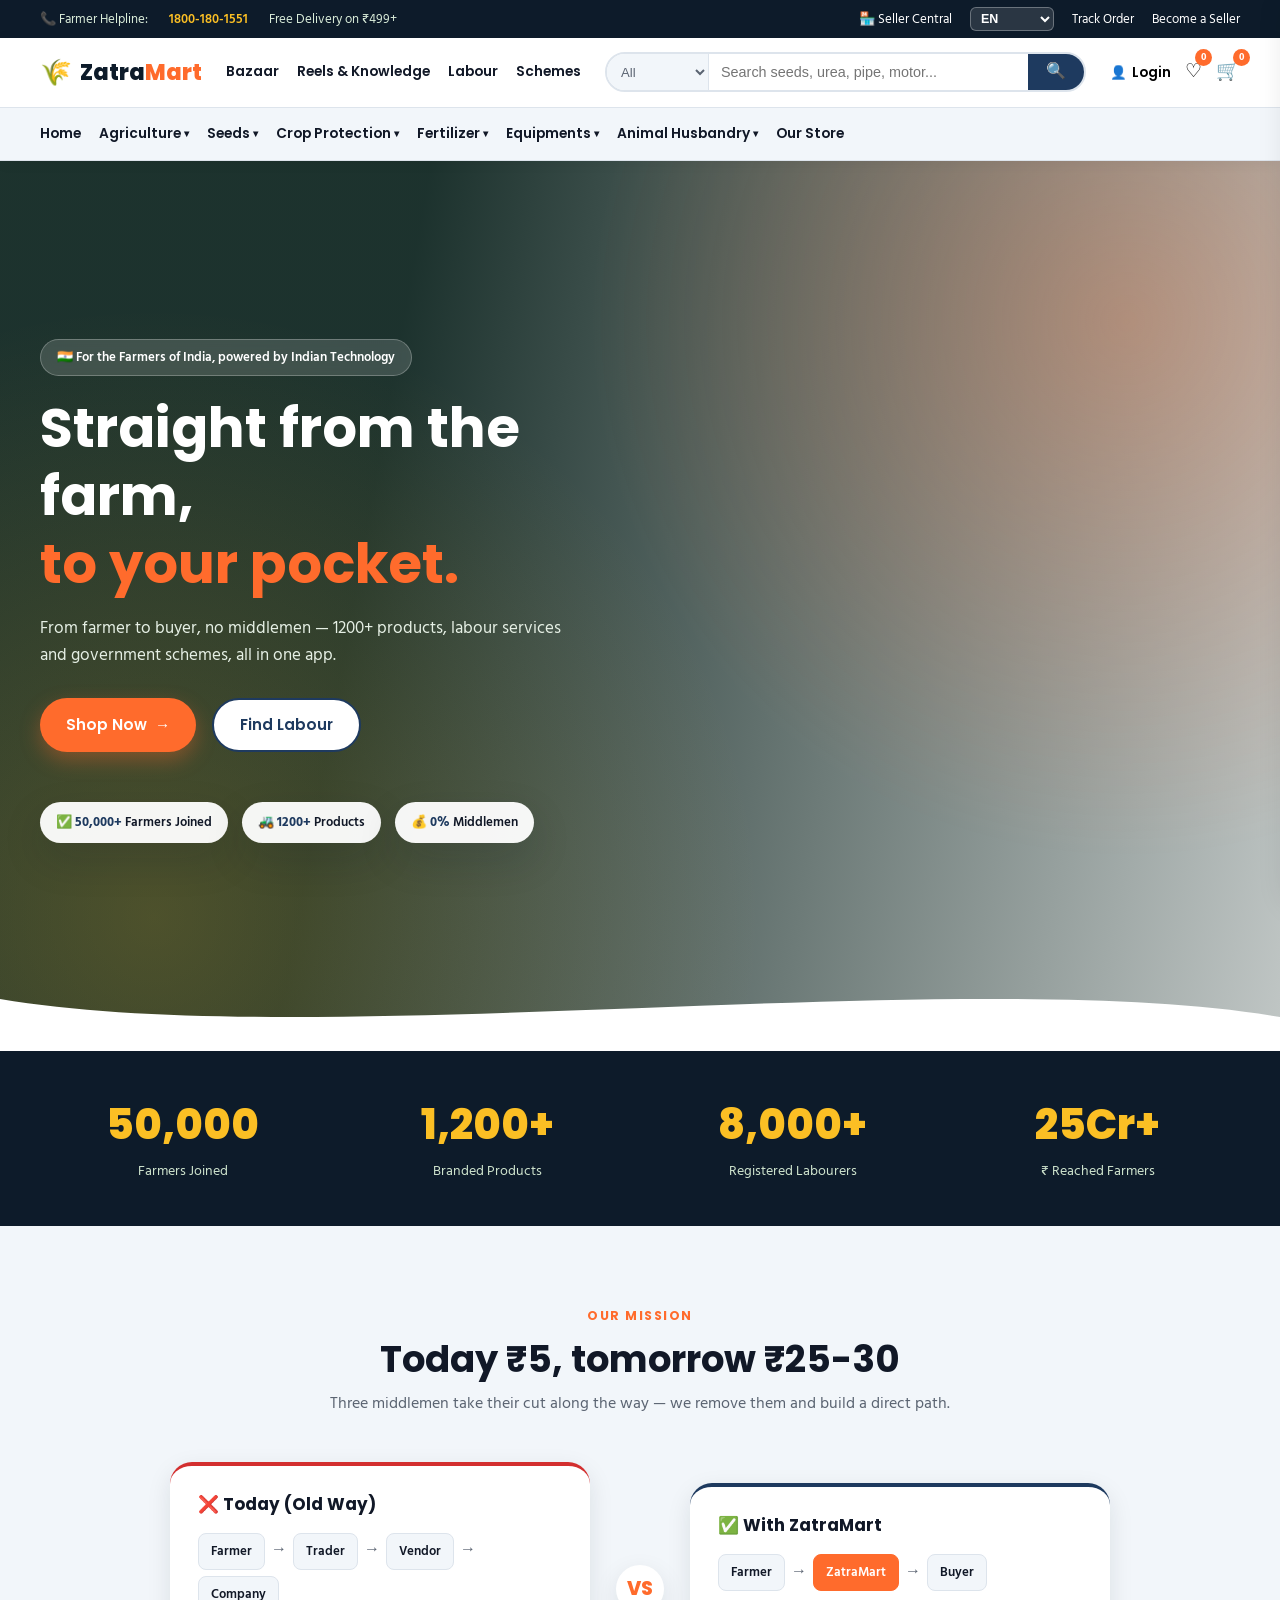
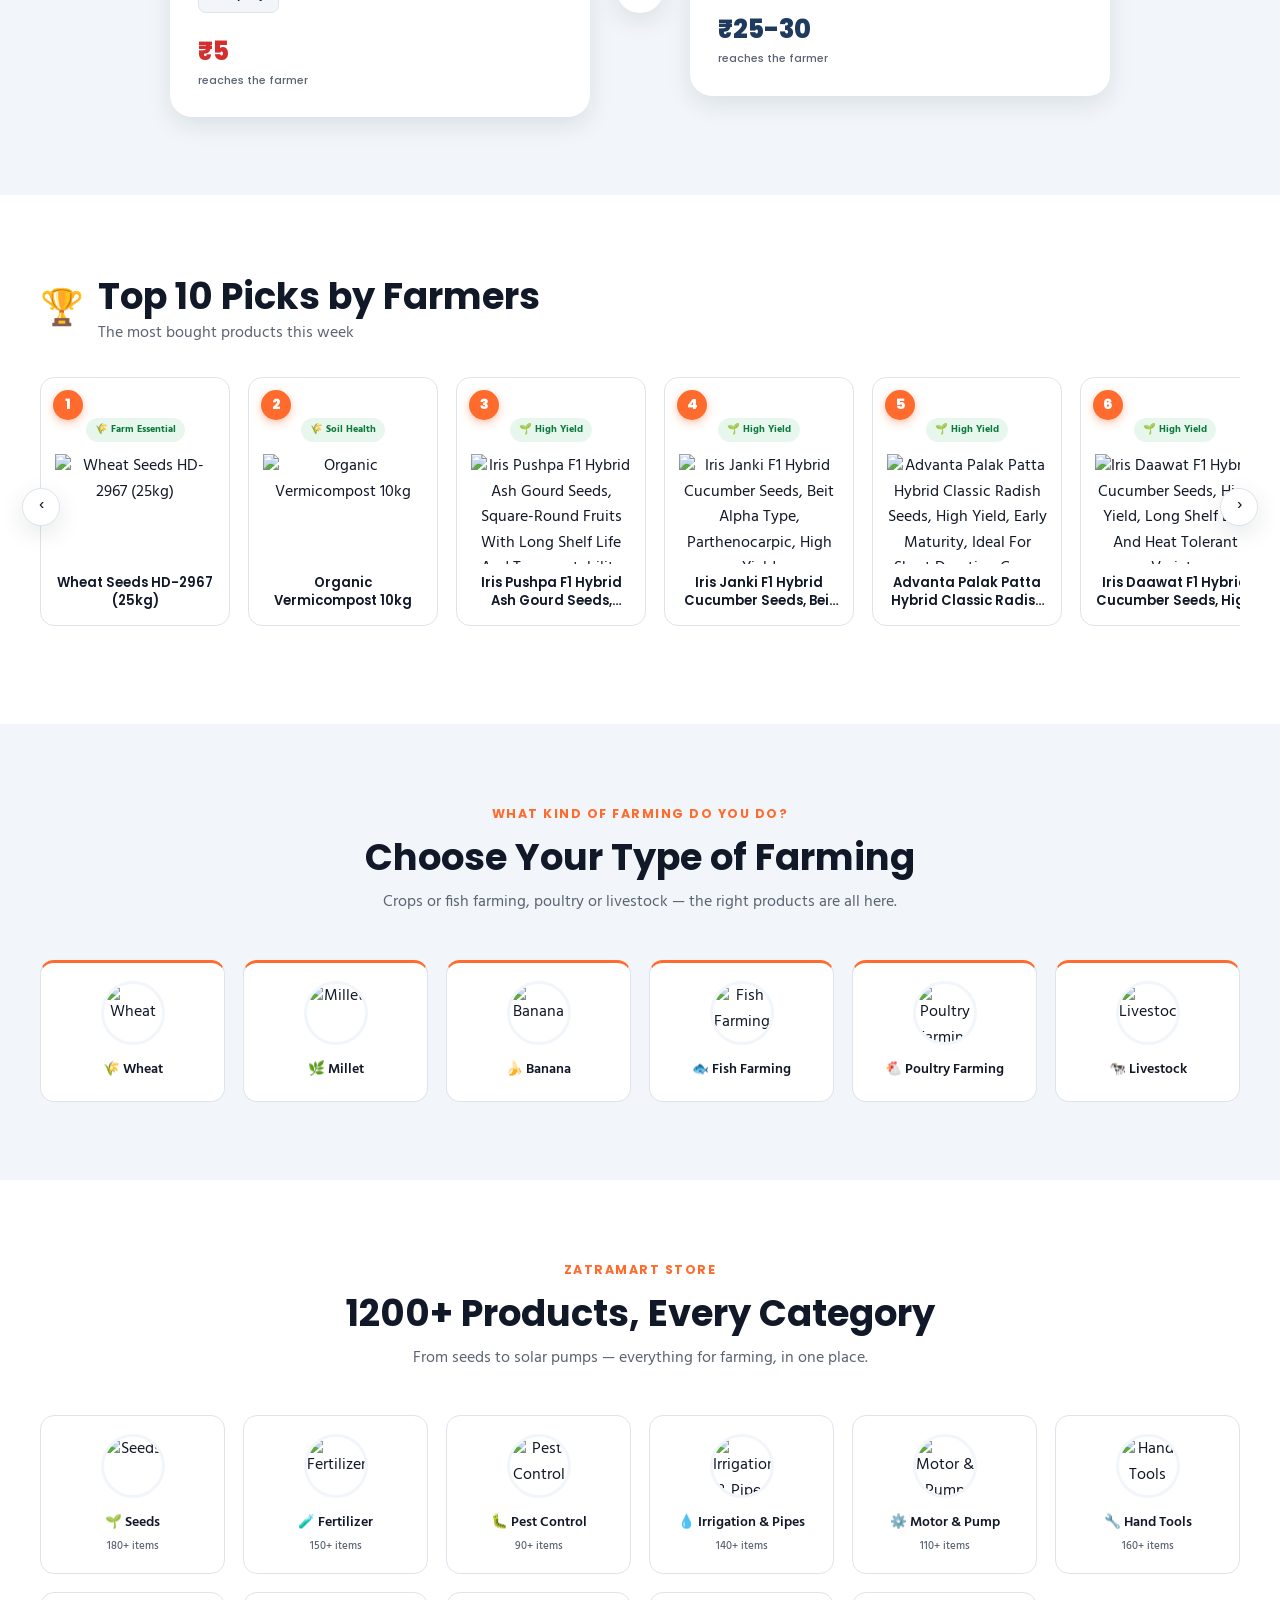
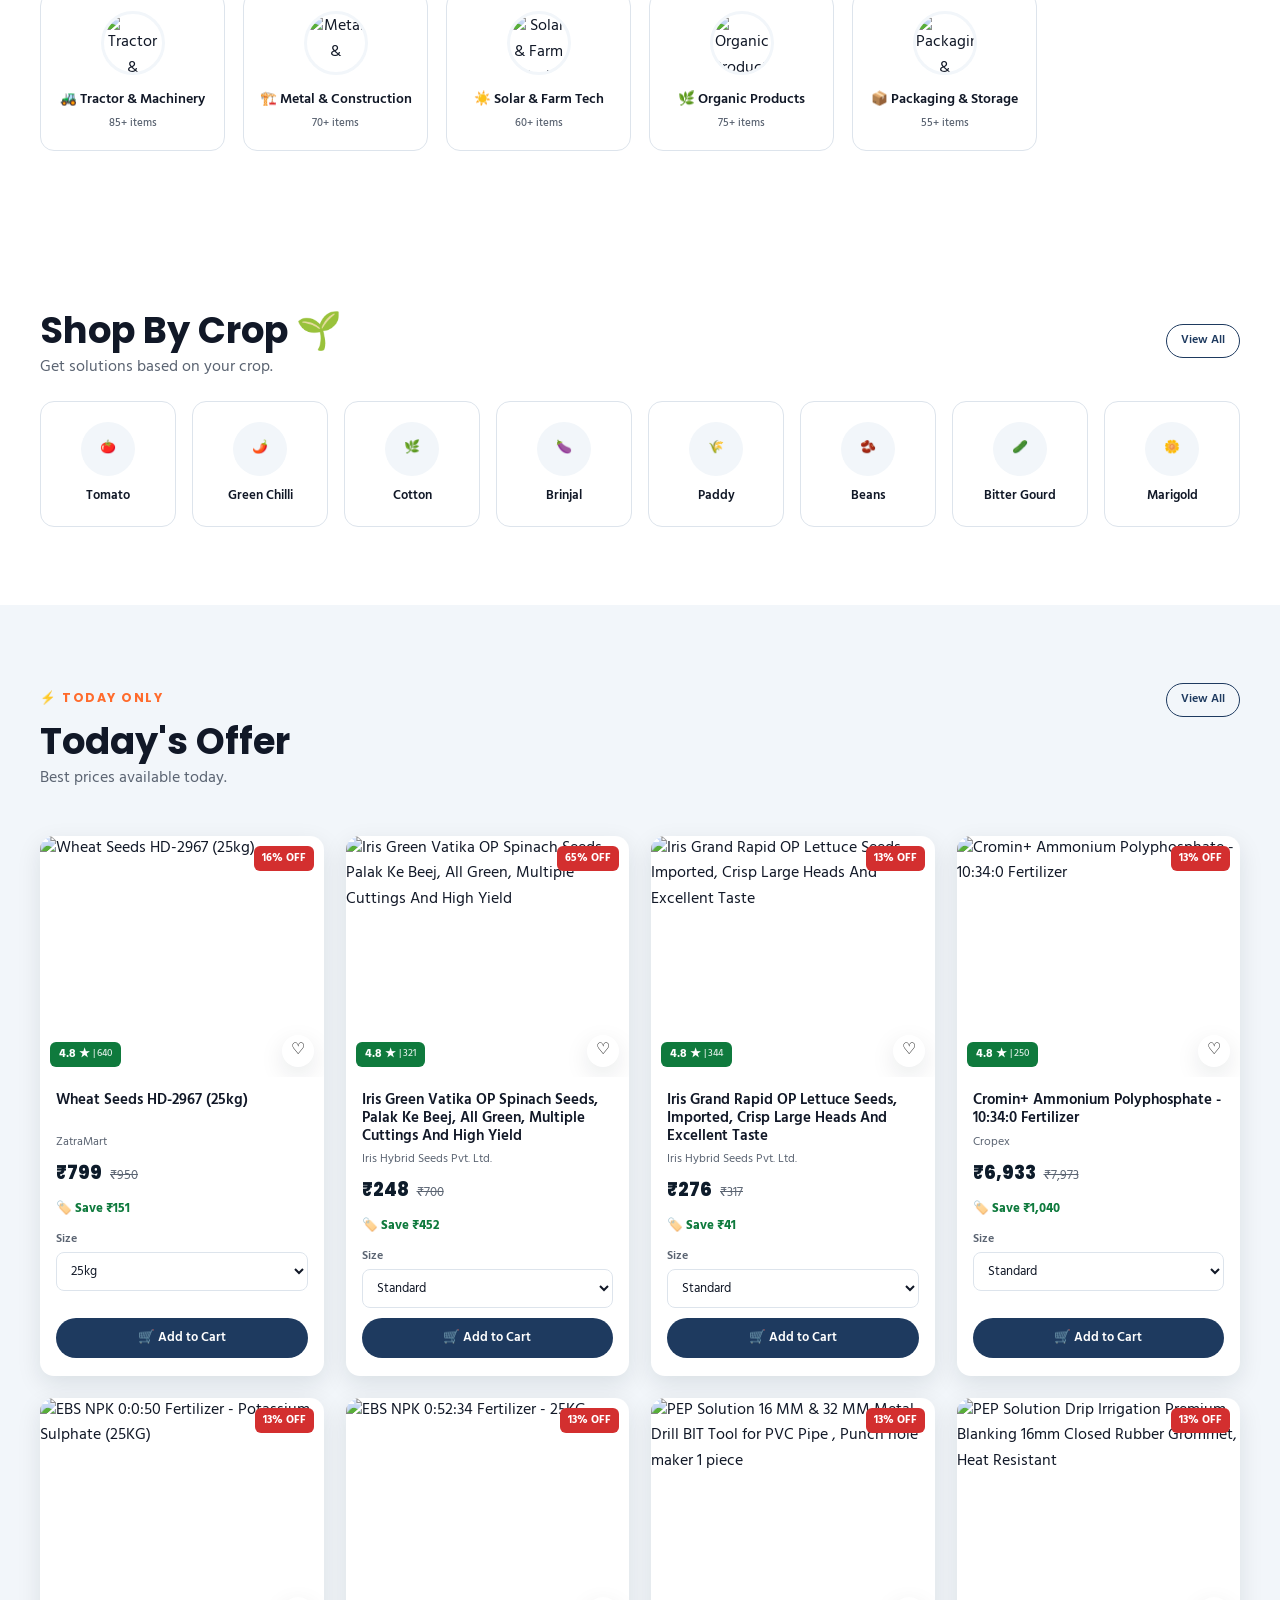
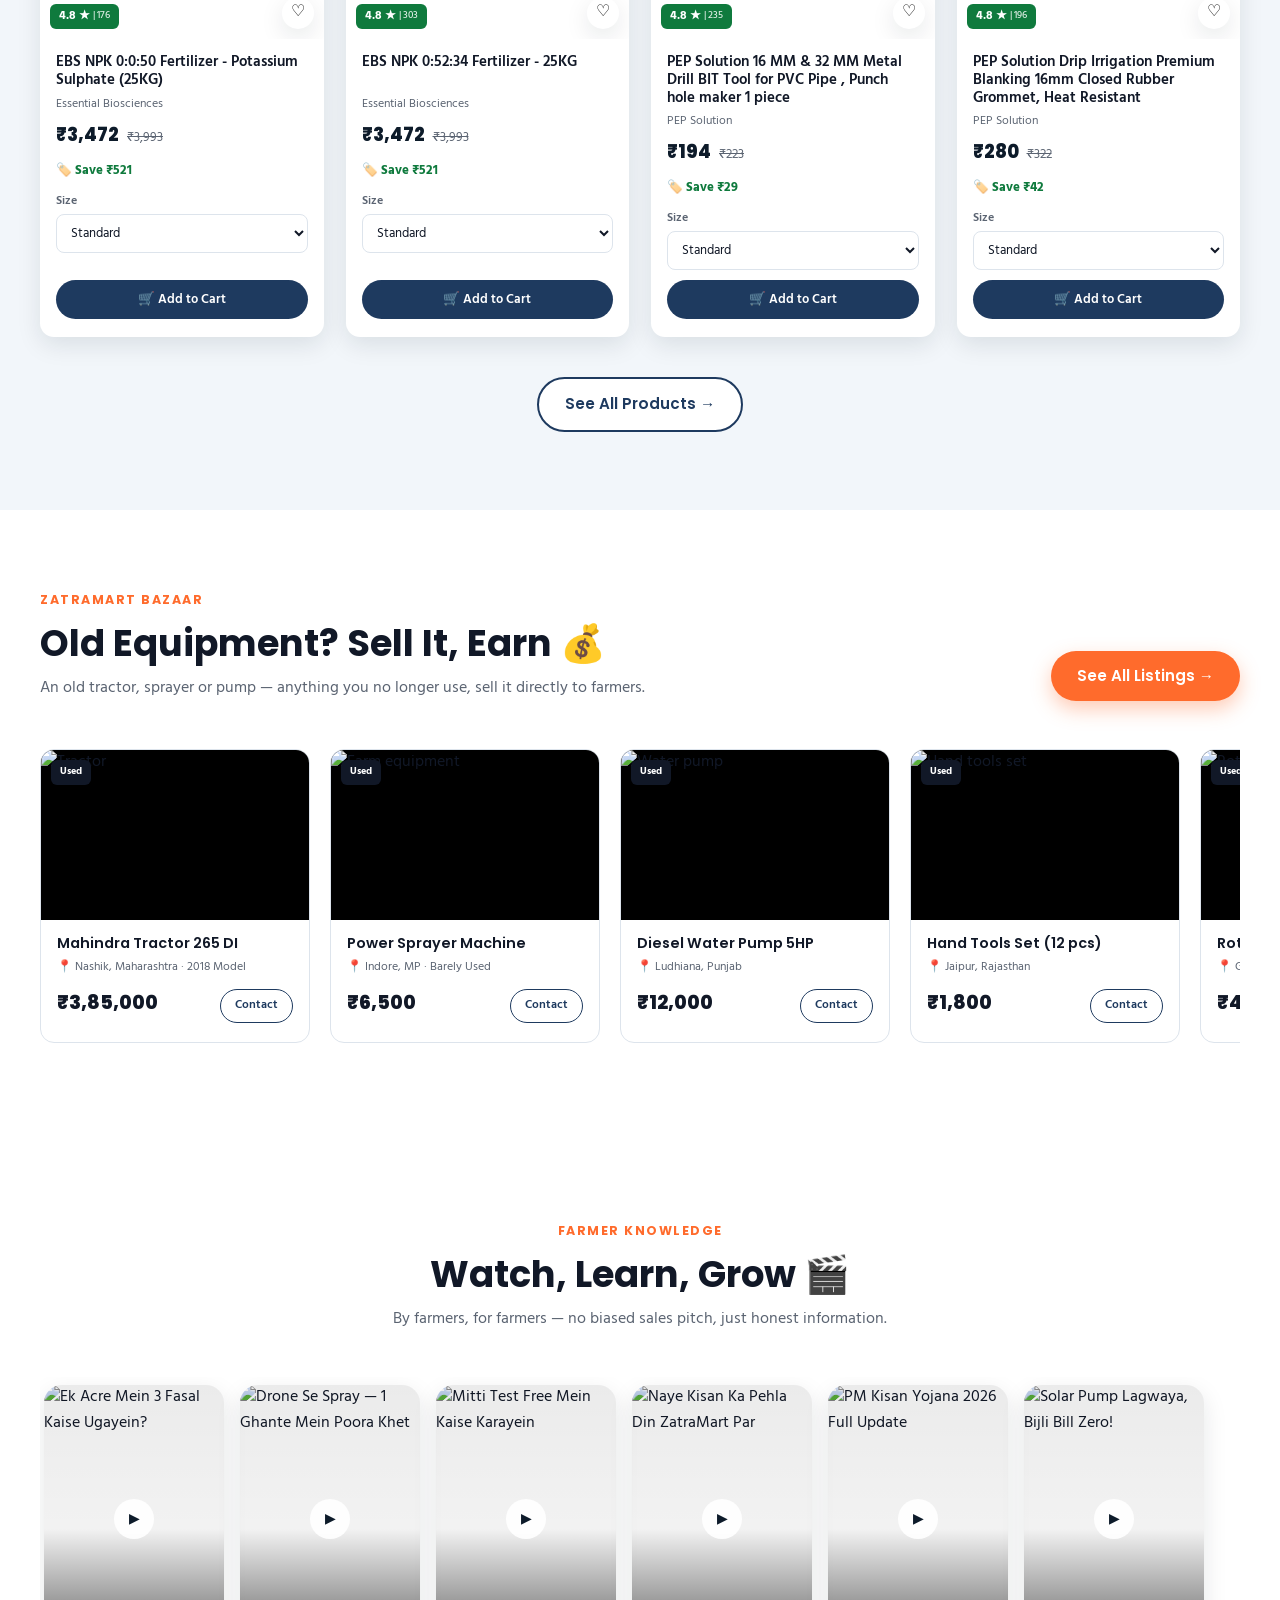
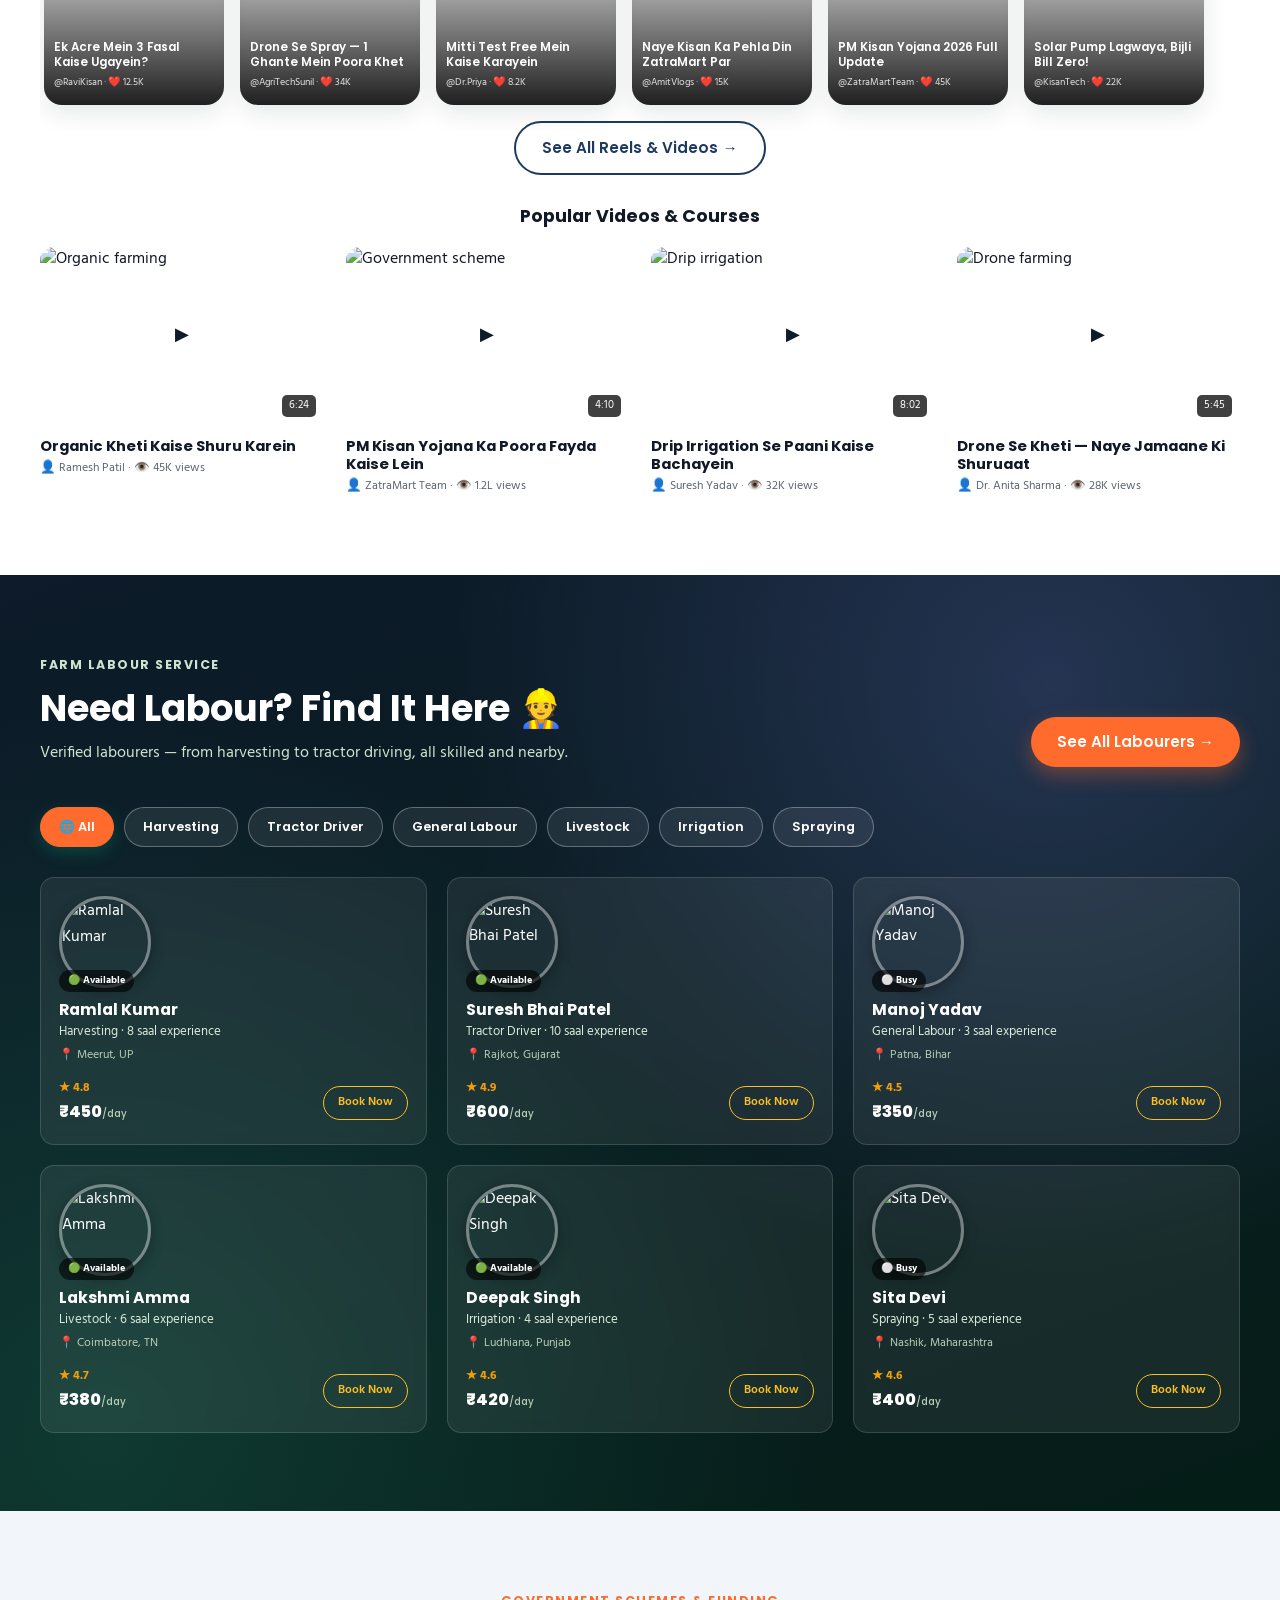
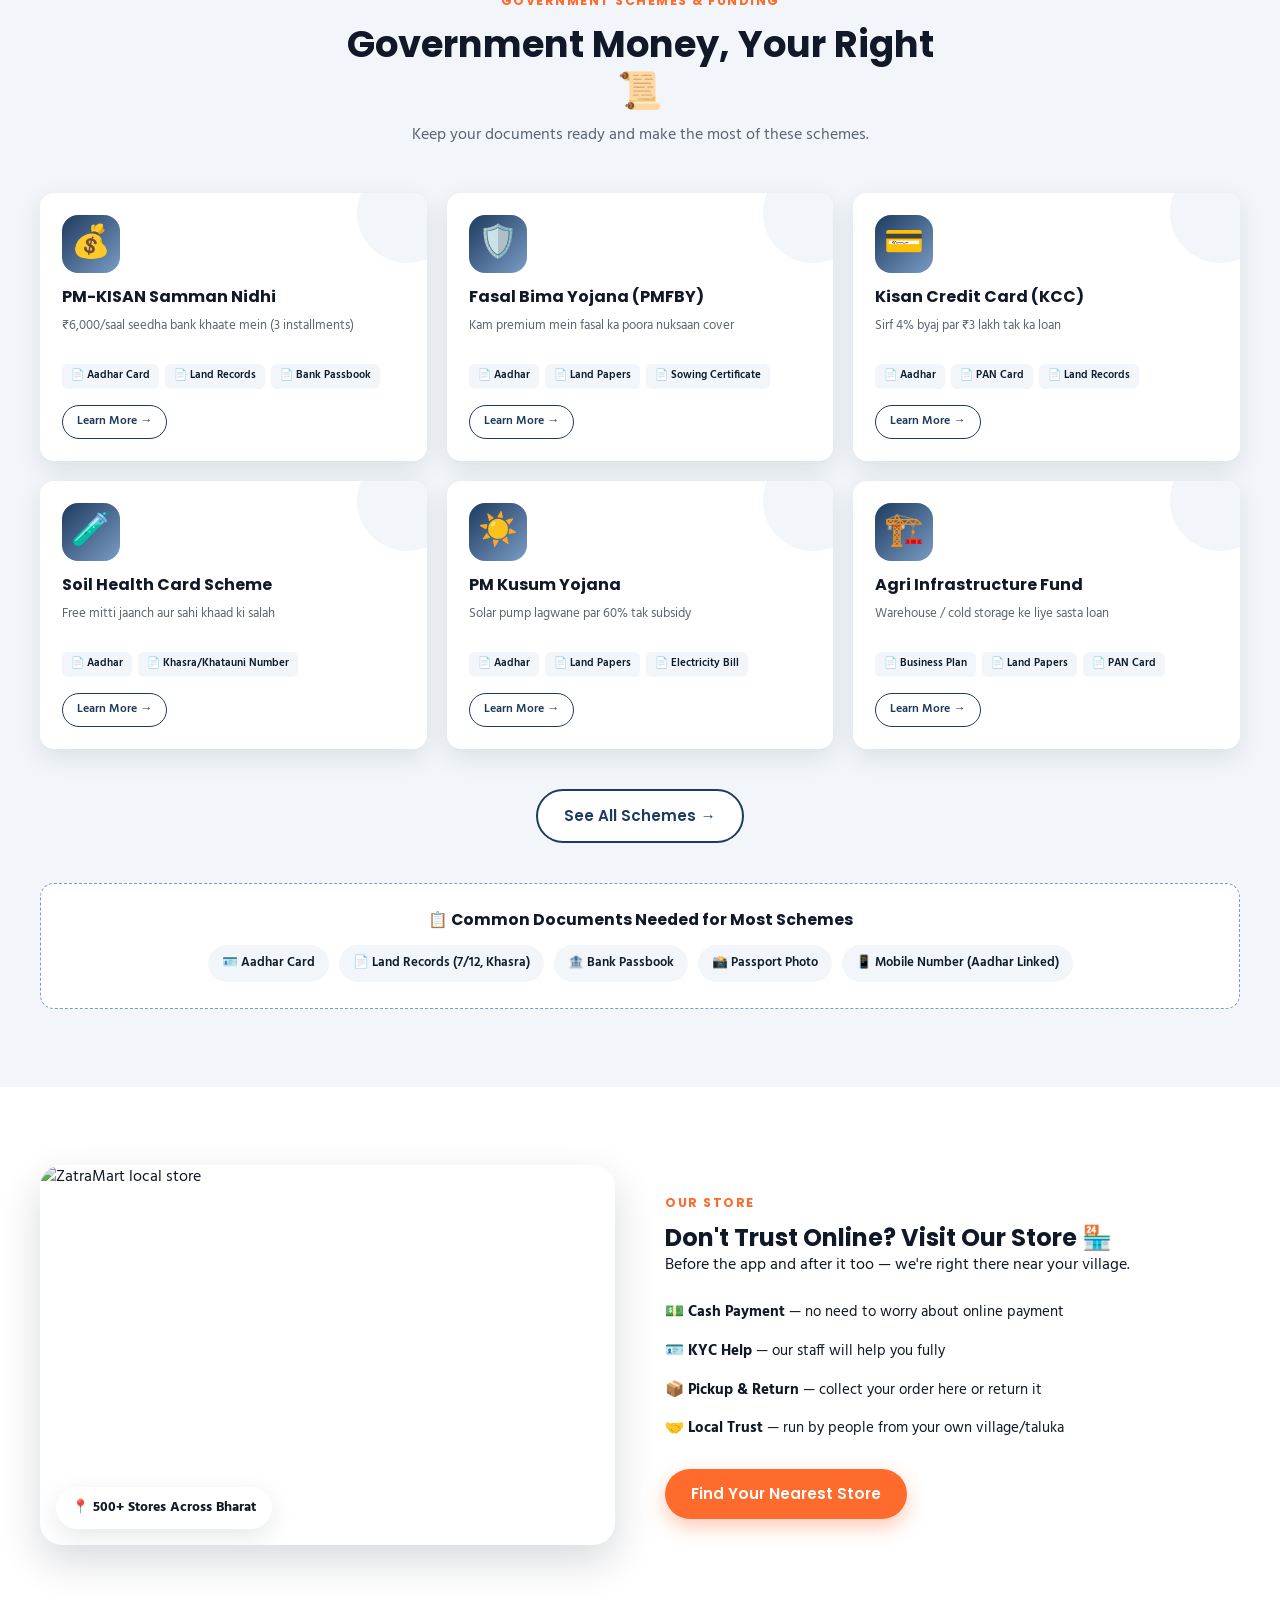
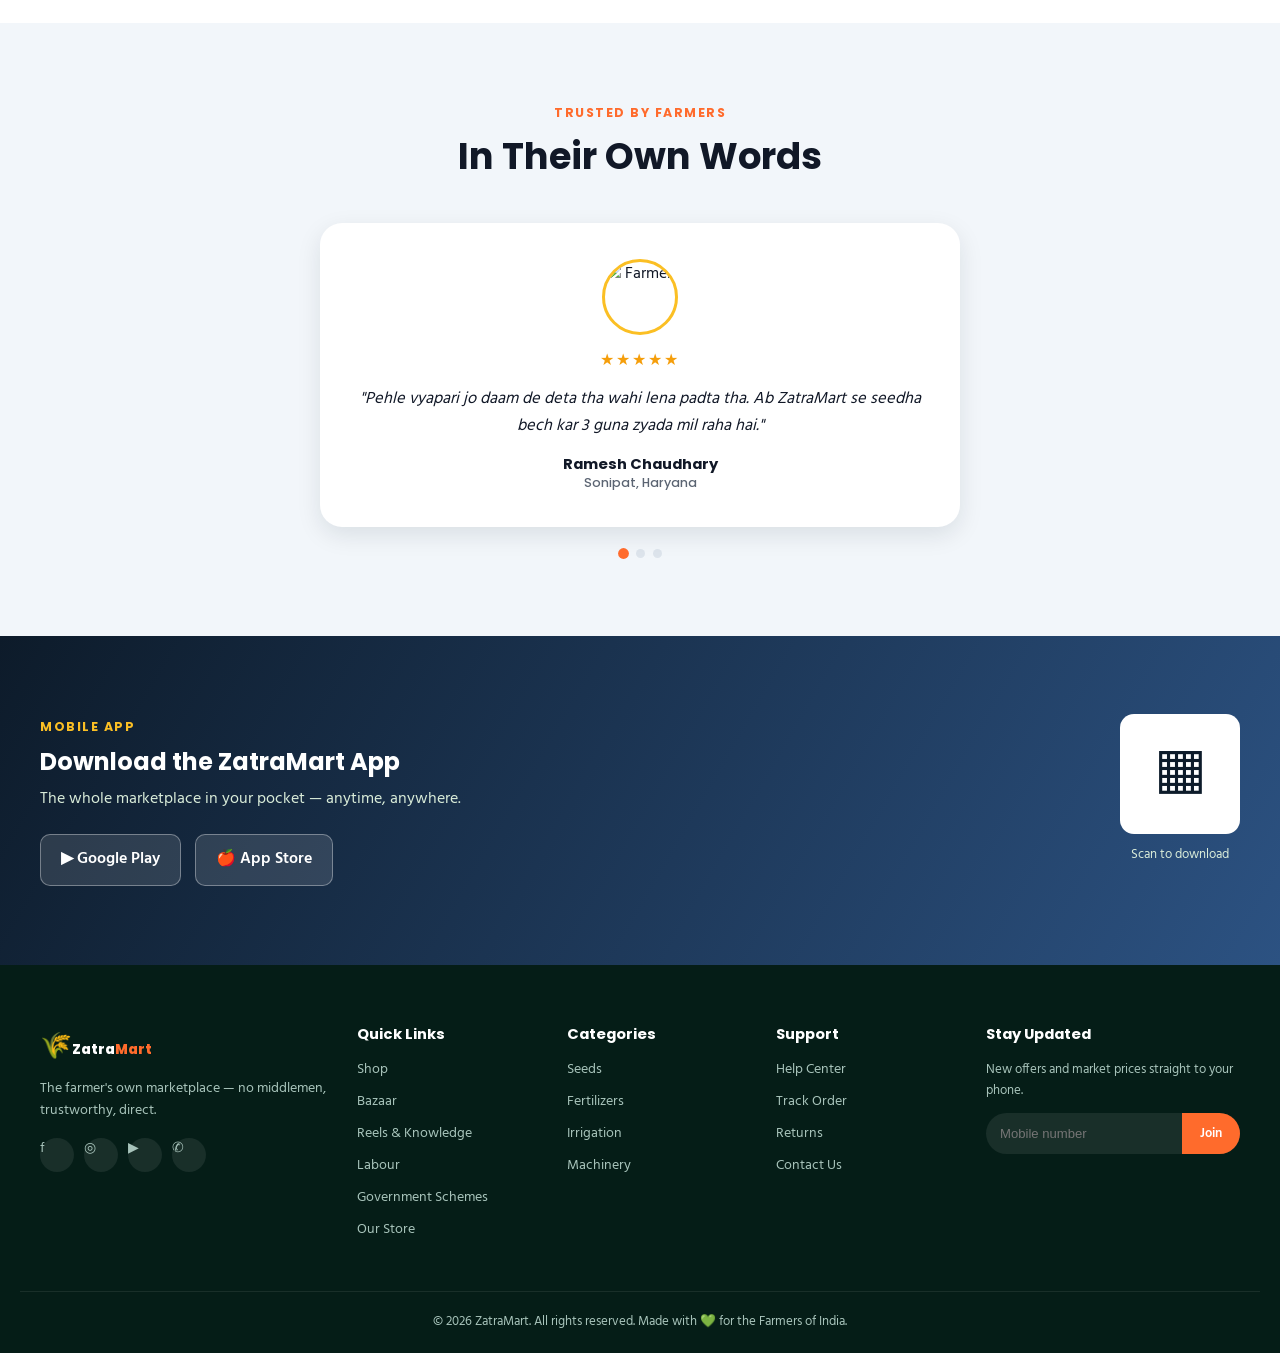
==== commit e2045a78: "Add 4-language i18n — phase 2 (dynamic grids, shop/product pages) Refactored the render functions in" ====
--- a/index.html
+++ b/index.html
@@ -686,6 +686,6 @@
 <script src="https://cdn.jsdelivr.net/npm/@supabase/supabase-js@2/dist/umd/supabase.js"></script>
 <script src="js/supabase-client.js"></script>
 <script src="js/common.js?v=36"></script>
-<script src="js/script.js?v=6"></script>
+<script src="js/script.js?v=7"></script>
 </body>
 </html>
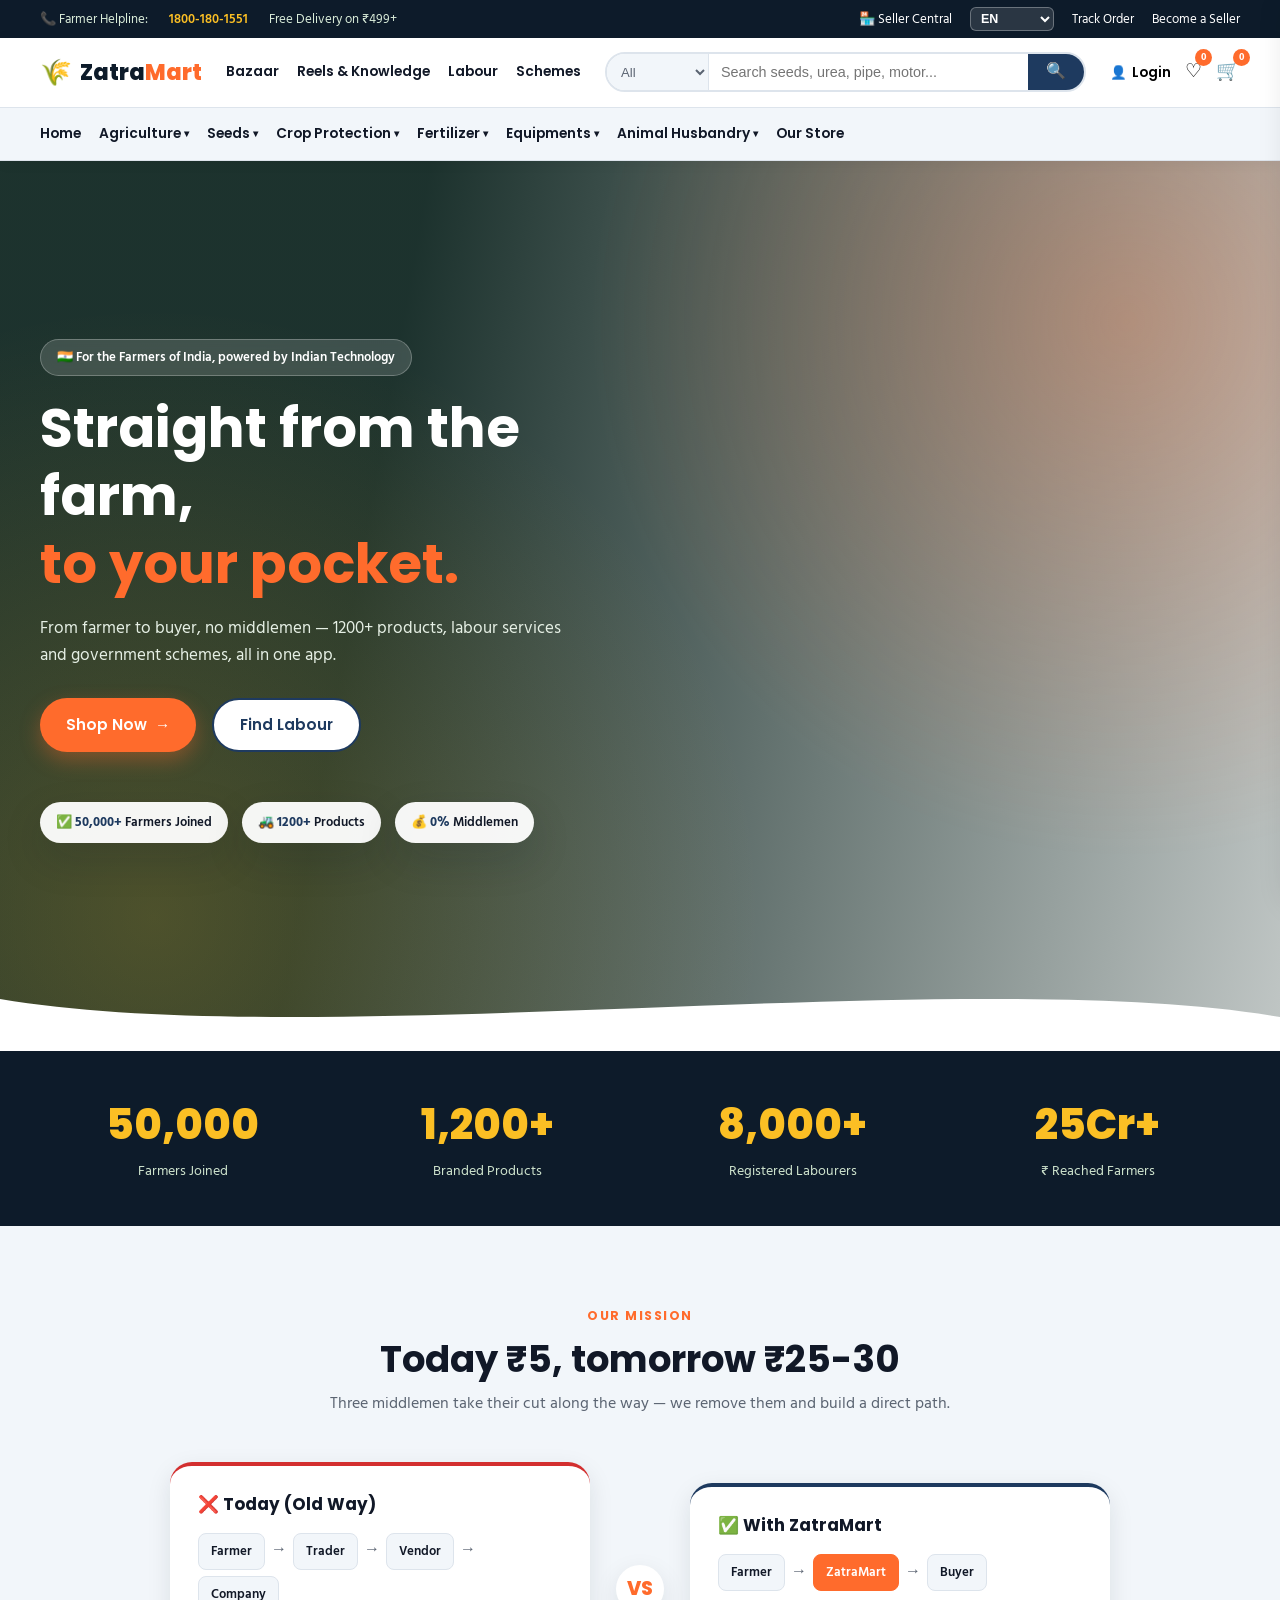
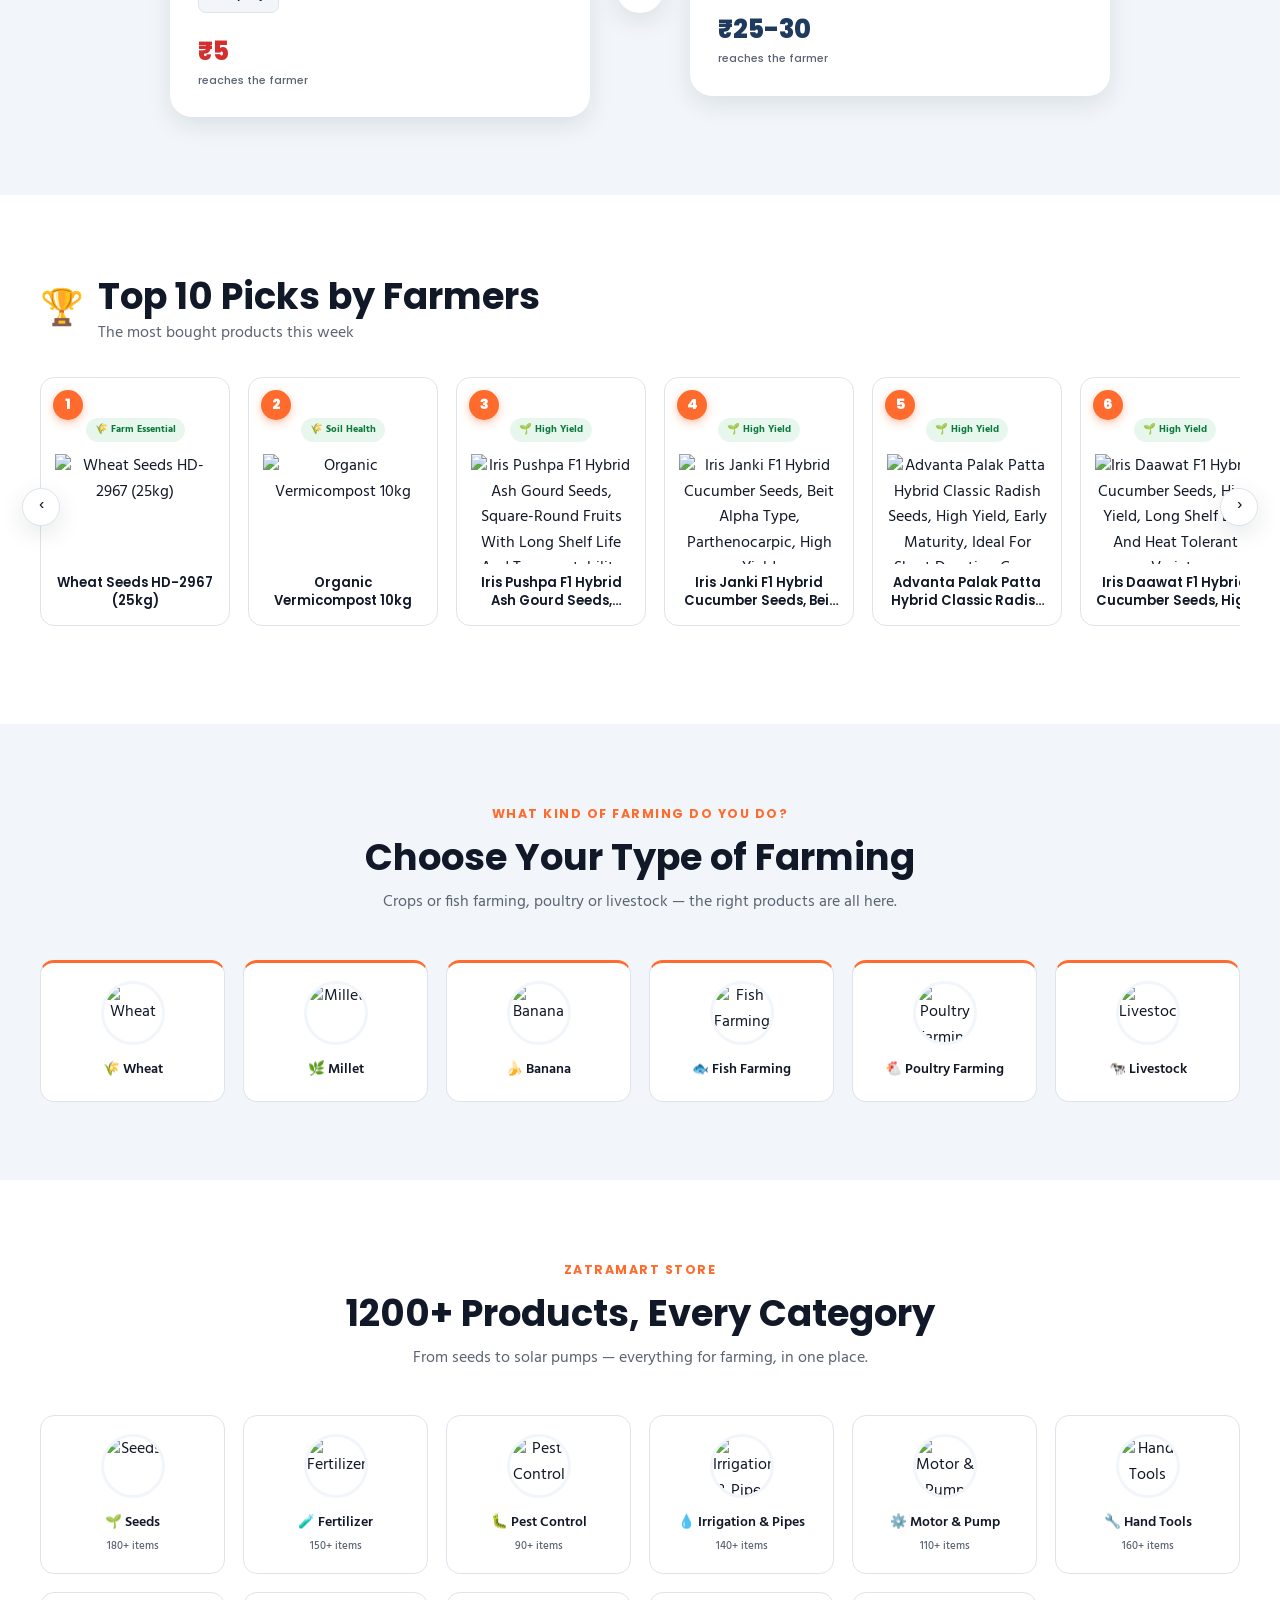
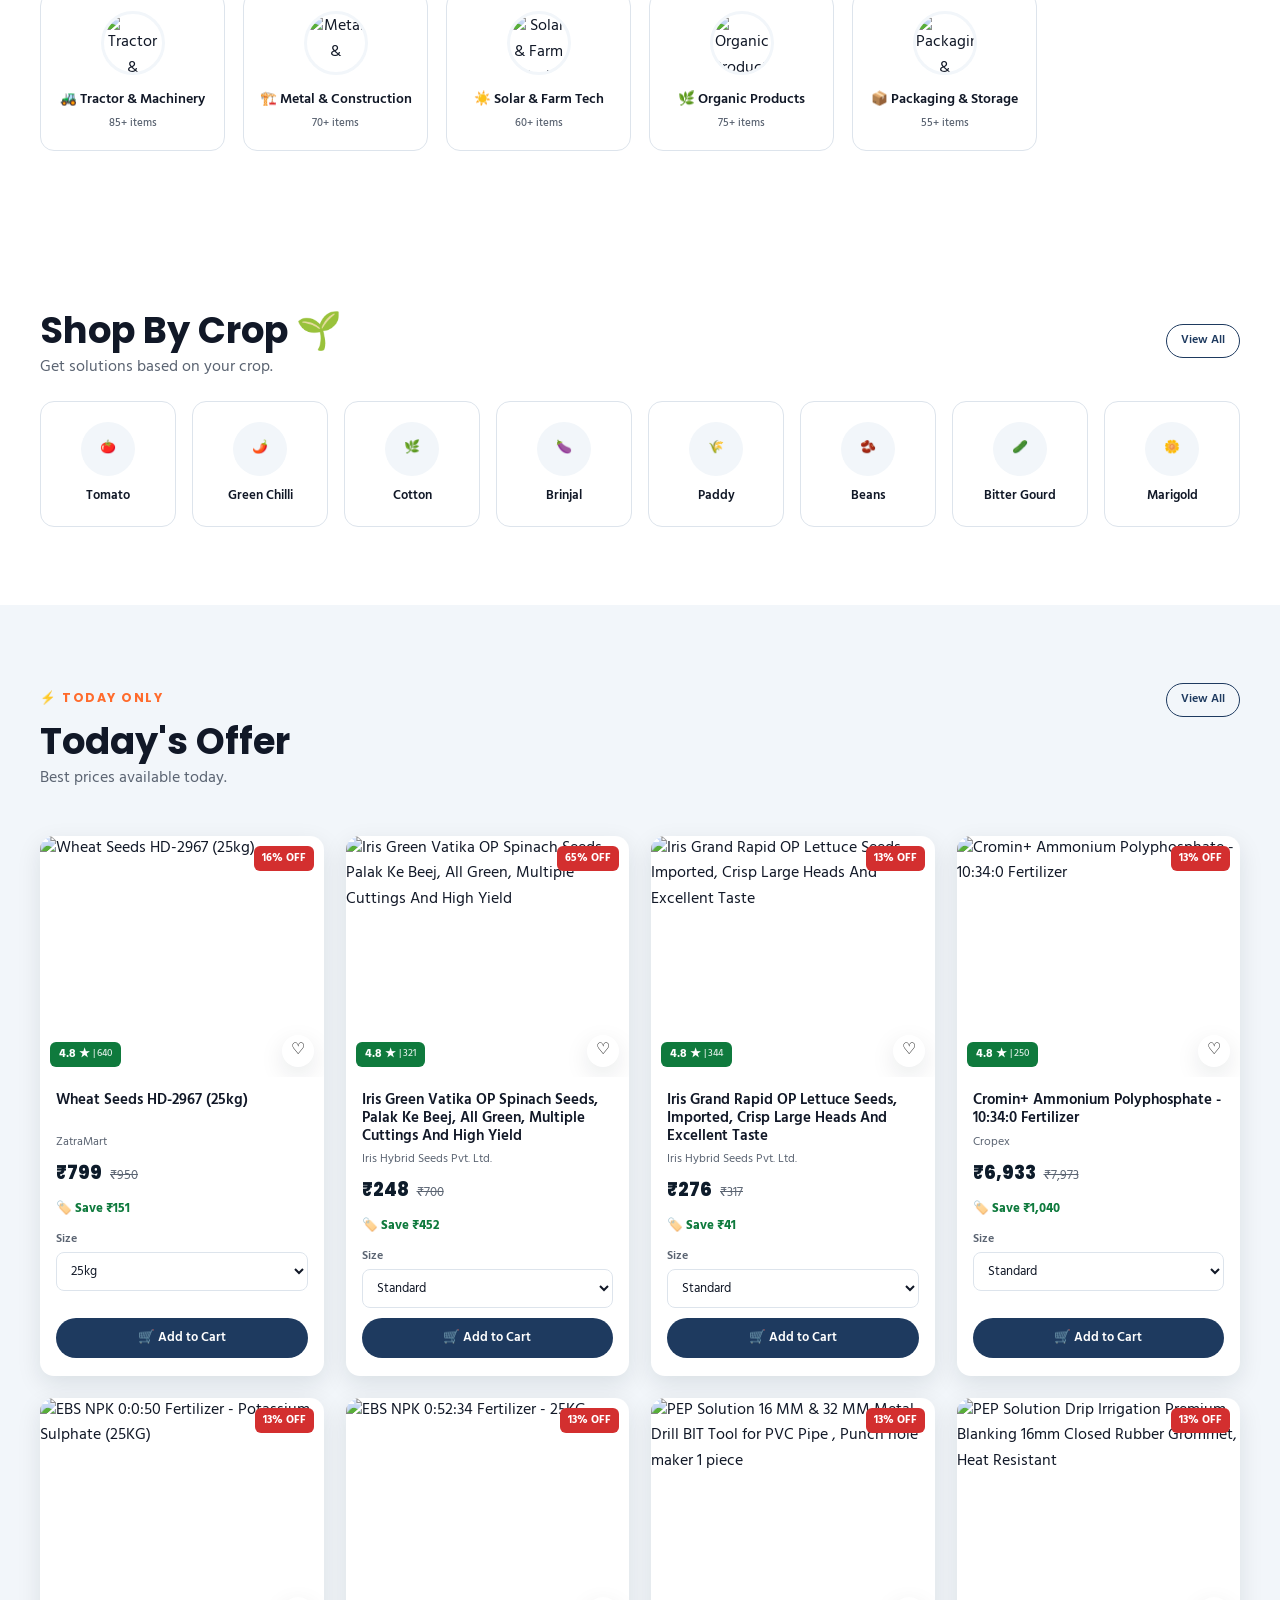
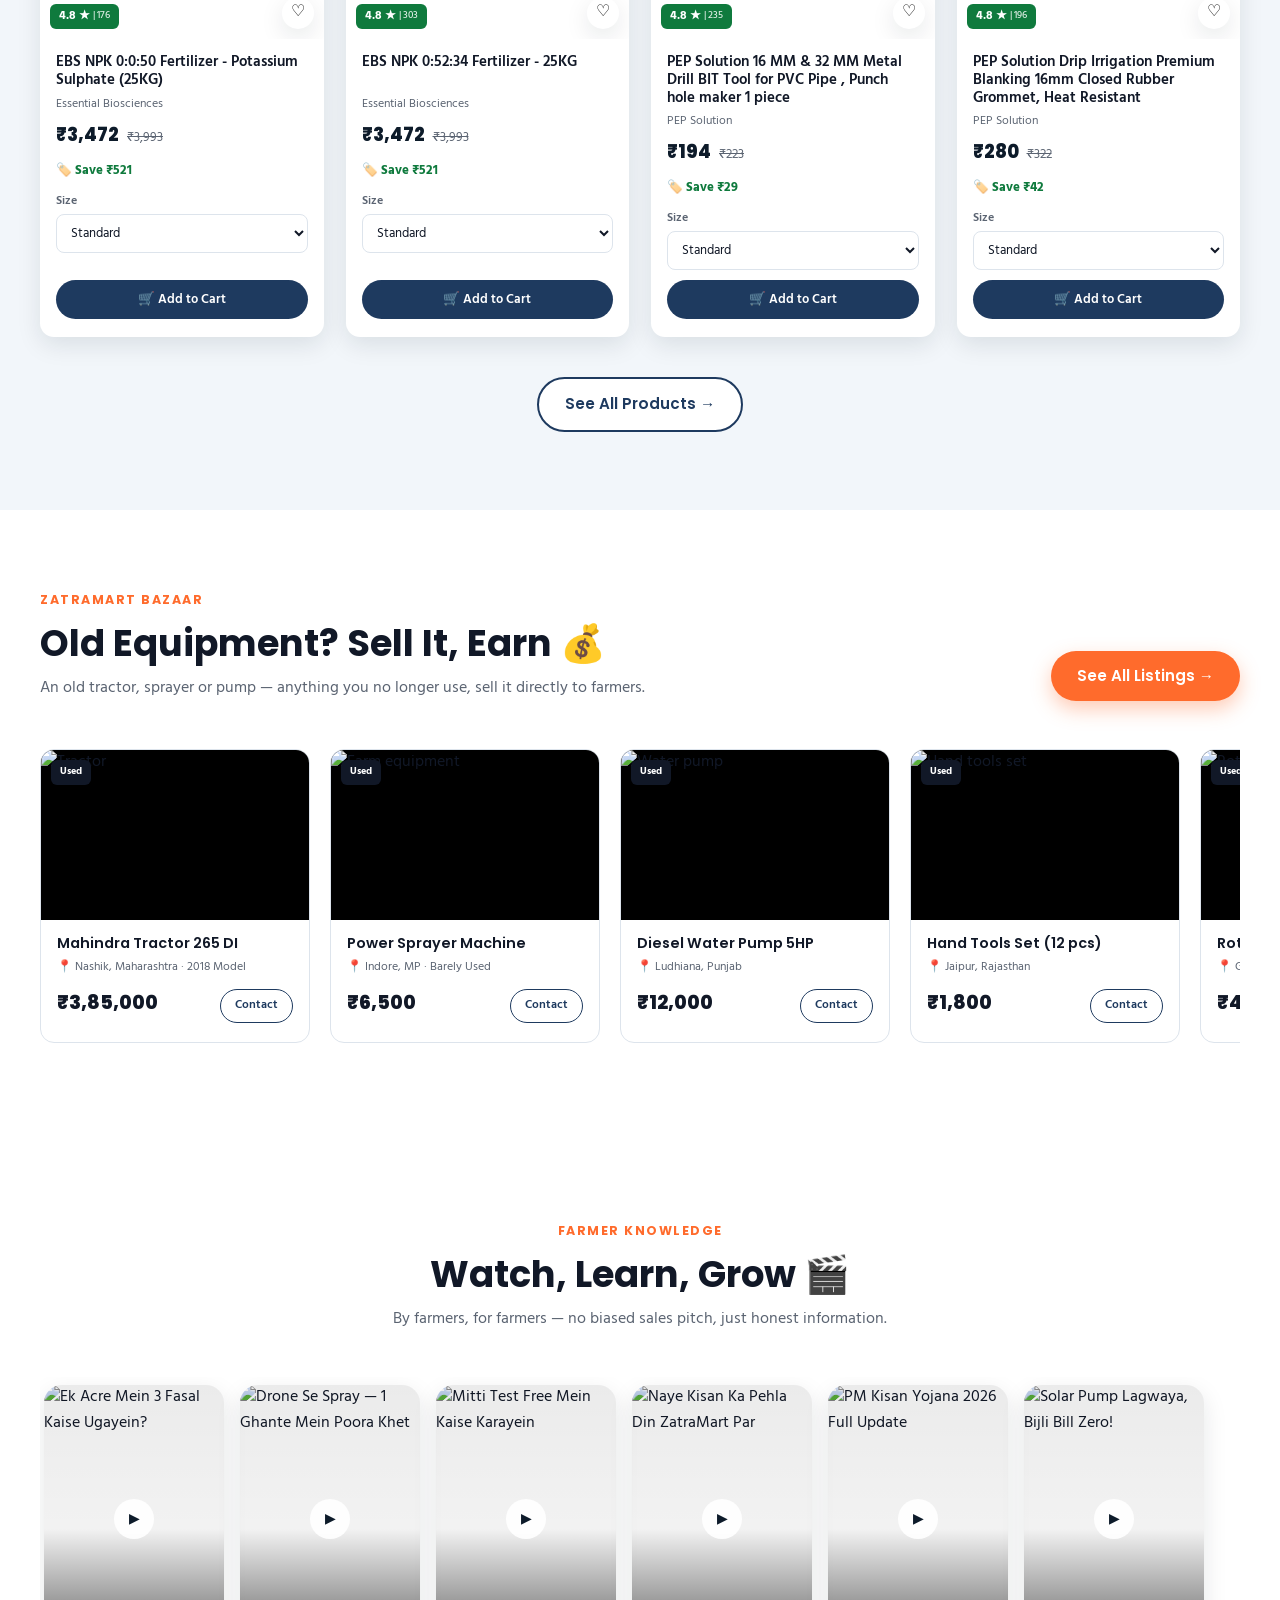
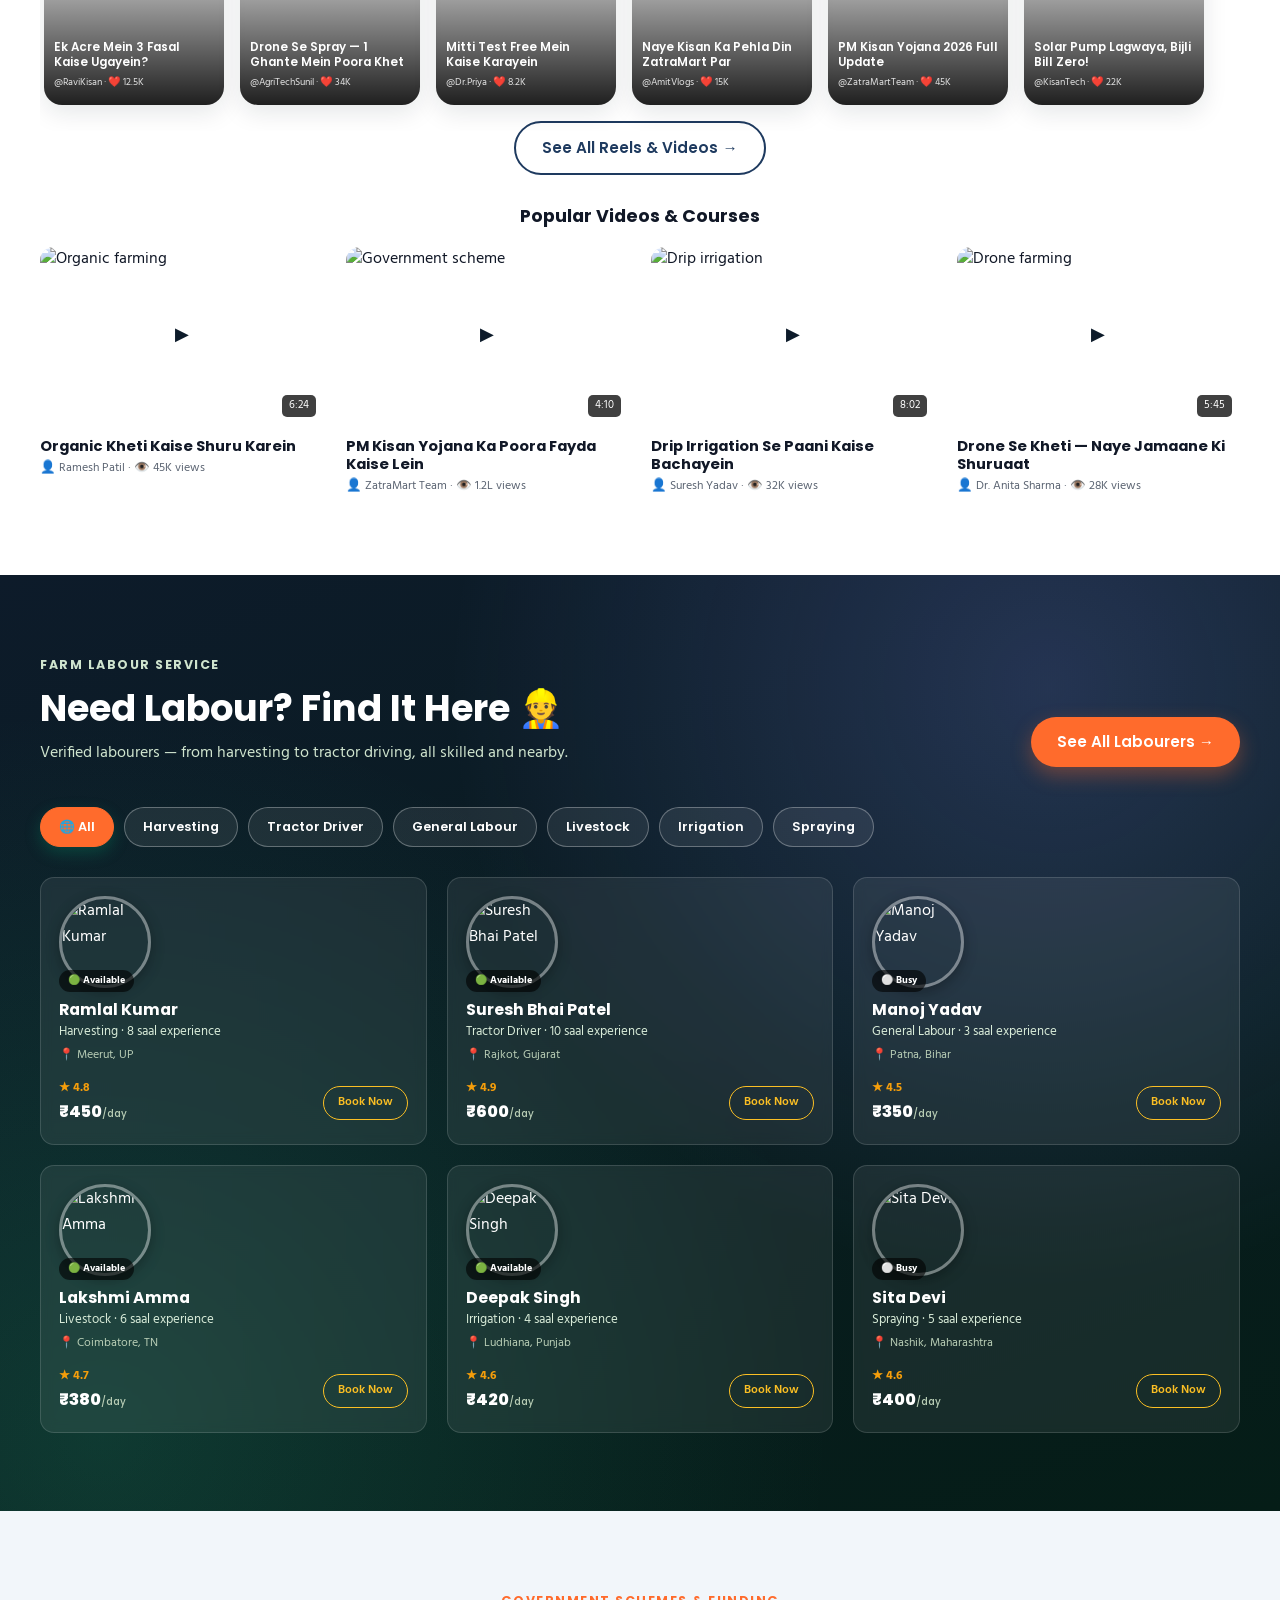
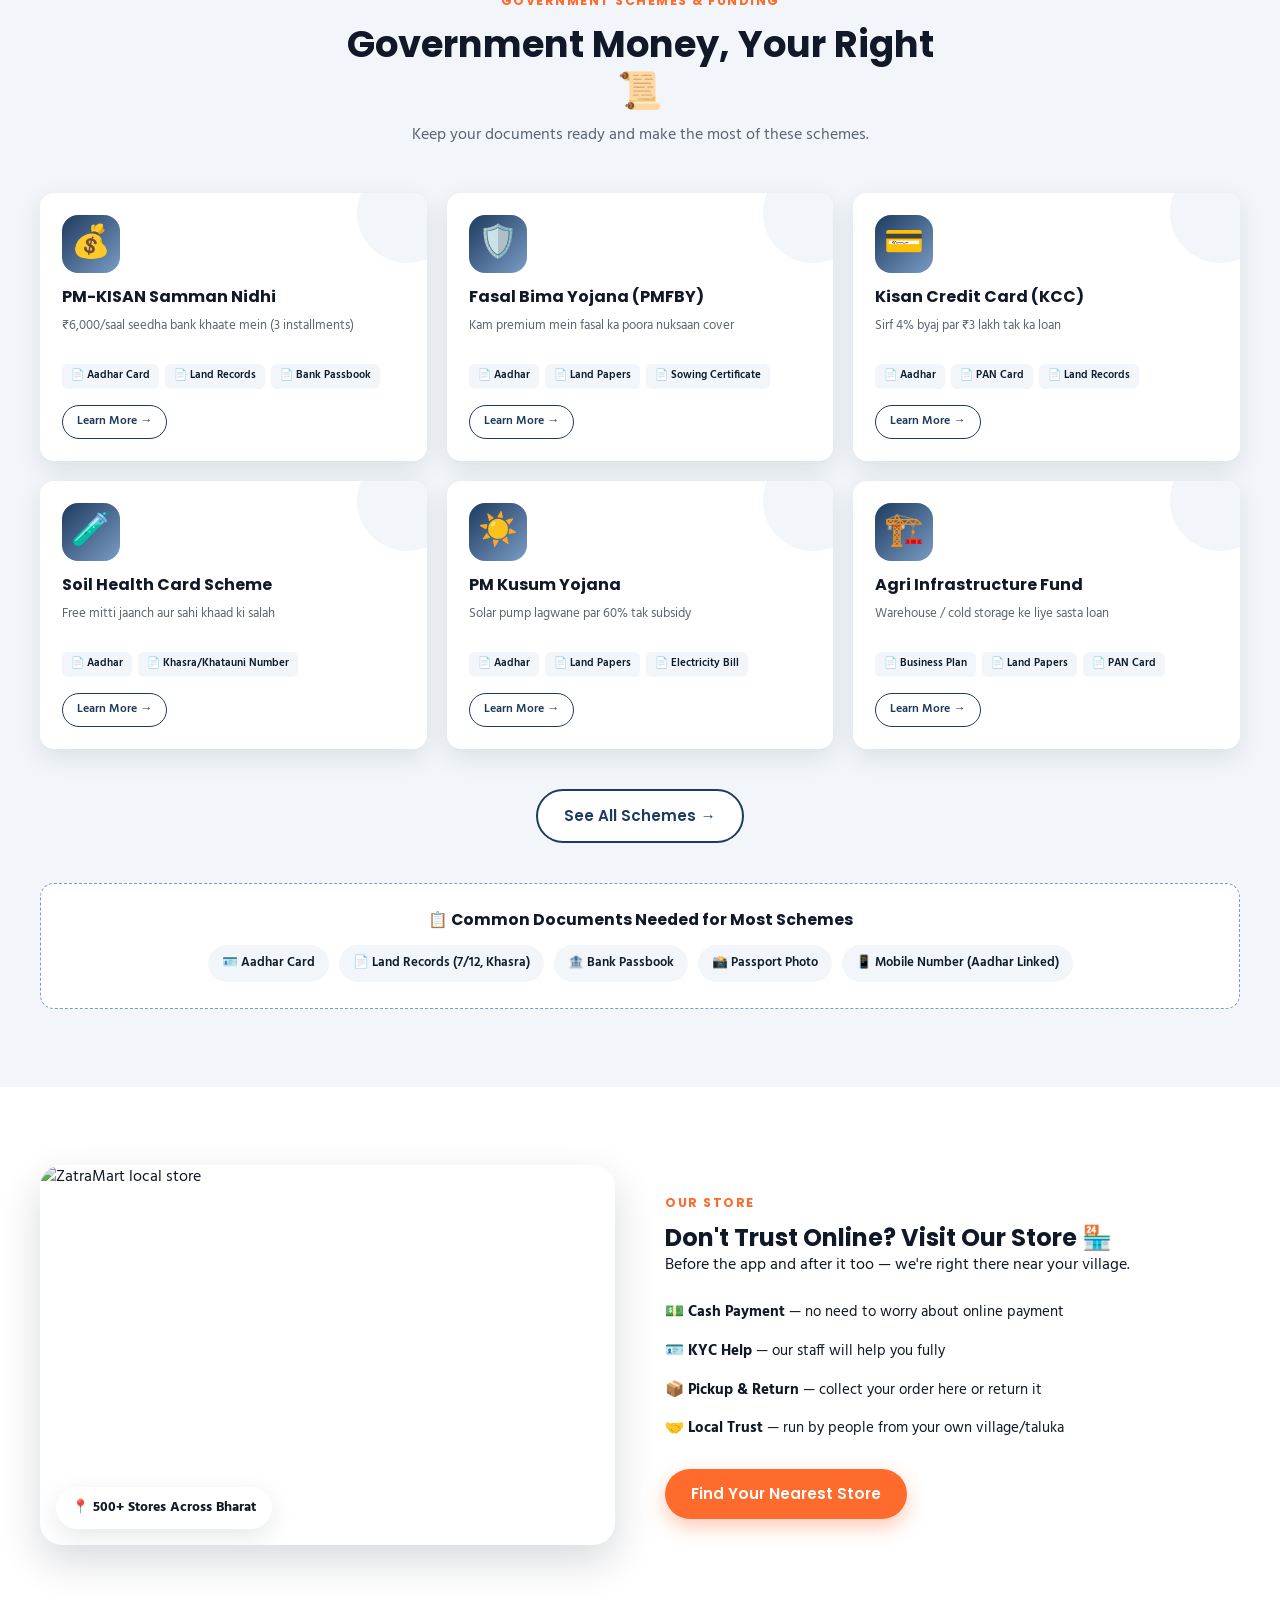
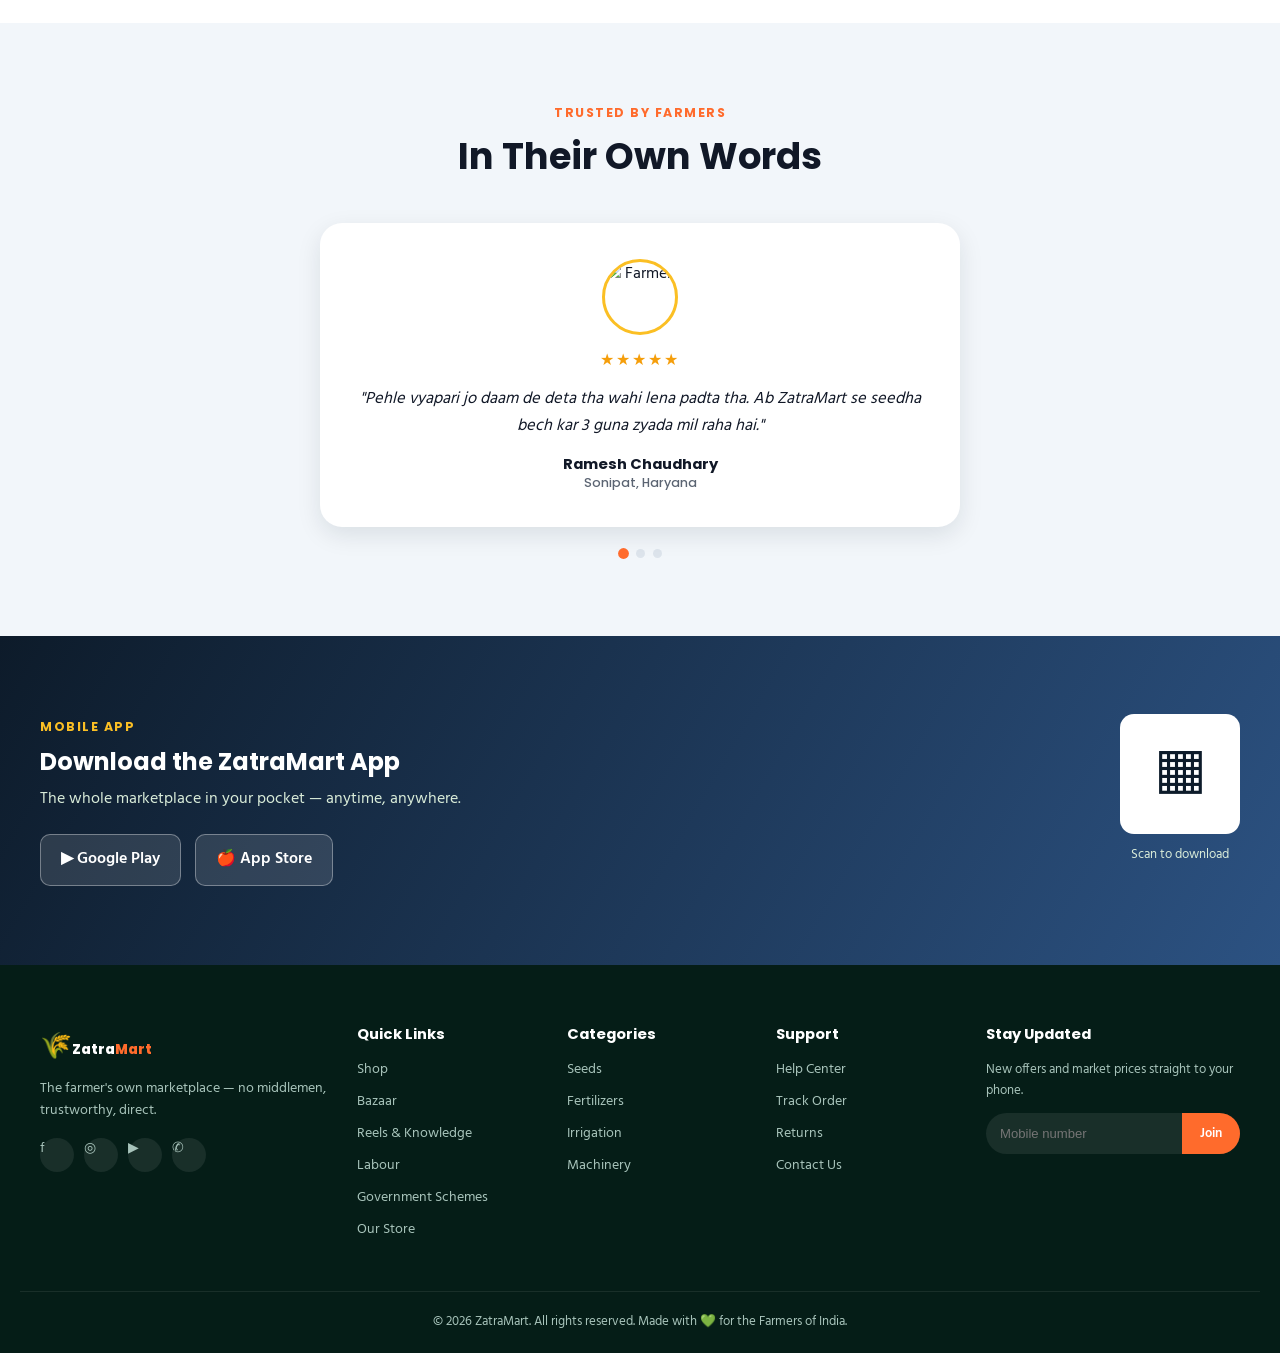
==== commit 77730675: "Fix critical i18n propagation regressions + translate bazaar/yojana/gyan/store Two real features wer" ====
--- a/index.html
+++ b/index.html
@@ -9,7 +9,7 @@
 <link rel="preconnect" href="https://fonts.googleapis.com">
 <link rel="preconnect" href="https://fonts.gstatic.com" crossorigin>
 <link href="https://fonts.googleapis.com/css2?family=Poppins:wght@500;600;700;800;900&family=Hind:wght@400;500;600;700&display=swap" rel="stylesheet">
-<link rel="stylesheet" href="css/style.css?v=13">
+<link rel="stylesheet" href="css/style.css?v=14">
 </head>
 <body>
 
@@ -685,7 +685,7 @@
 <script src="js/i18n.js?v=1"></script>
 <script src="https://cdn.jsdelivr.net/npm/@supabase/supabase-js@2/dist/umd/supabase.js"></script>
 <script src="js/supabase-client.js"></script>
-<script src="js/common.js?v=36"></script>
+<script src="js/common.js?v=37"></script>
 <script src="js/script.js?v=7"></script>
 </body>
 </html>
--- a/css/style.css
+++ b/css/style.css
@@ -184,6 +184,7 @@
 .cart-drawer-head { display: flex; justify-content: space-between; align-items: center; padding: 20px; border-bottom: 1px solid var(--border); }
 .cart-drawer-head button { font-size: 1.2rem; }
 .cart-items { flex: 1; overflow-y: auto; padding: 16px 20px; }
+.cart-item-count { font-size: .82rem; font-weight: 600; color: var(--text-muted); margin-bottom: 10px; }
 .cart-empty { text-align: center; color: var(--text-muted); margin-top: 40px; }
 .cart-item { display: flex; gap: 12px; align-items: center; padding: 12px 0; border-bottom: 1px solid var(--border); animation: fadeIn .3s ease; }
 .cart-item img { width: 56px; height: 56px; border-radius: 10px; object-fit: cover; }
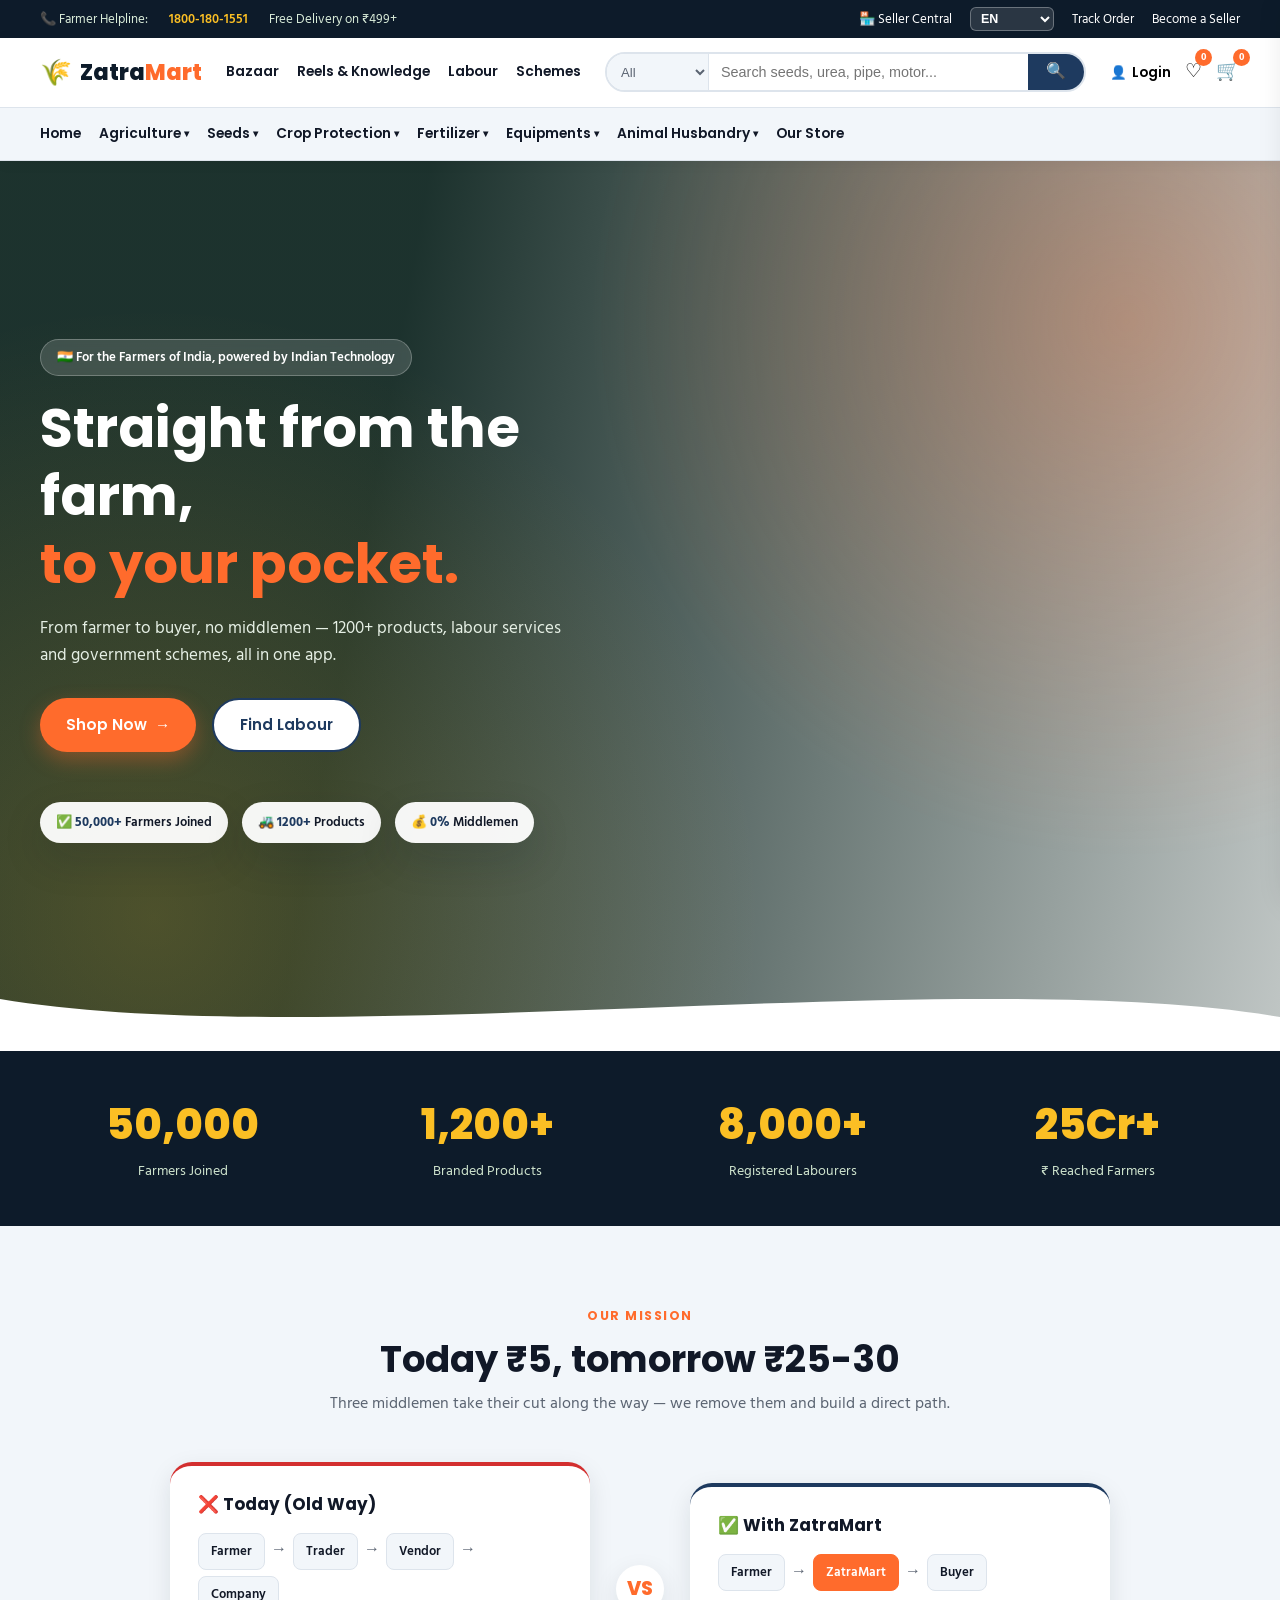
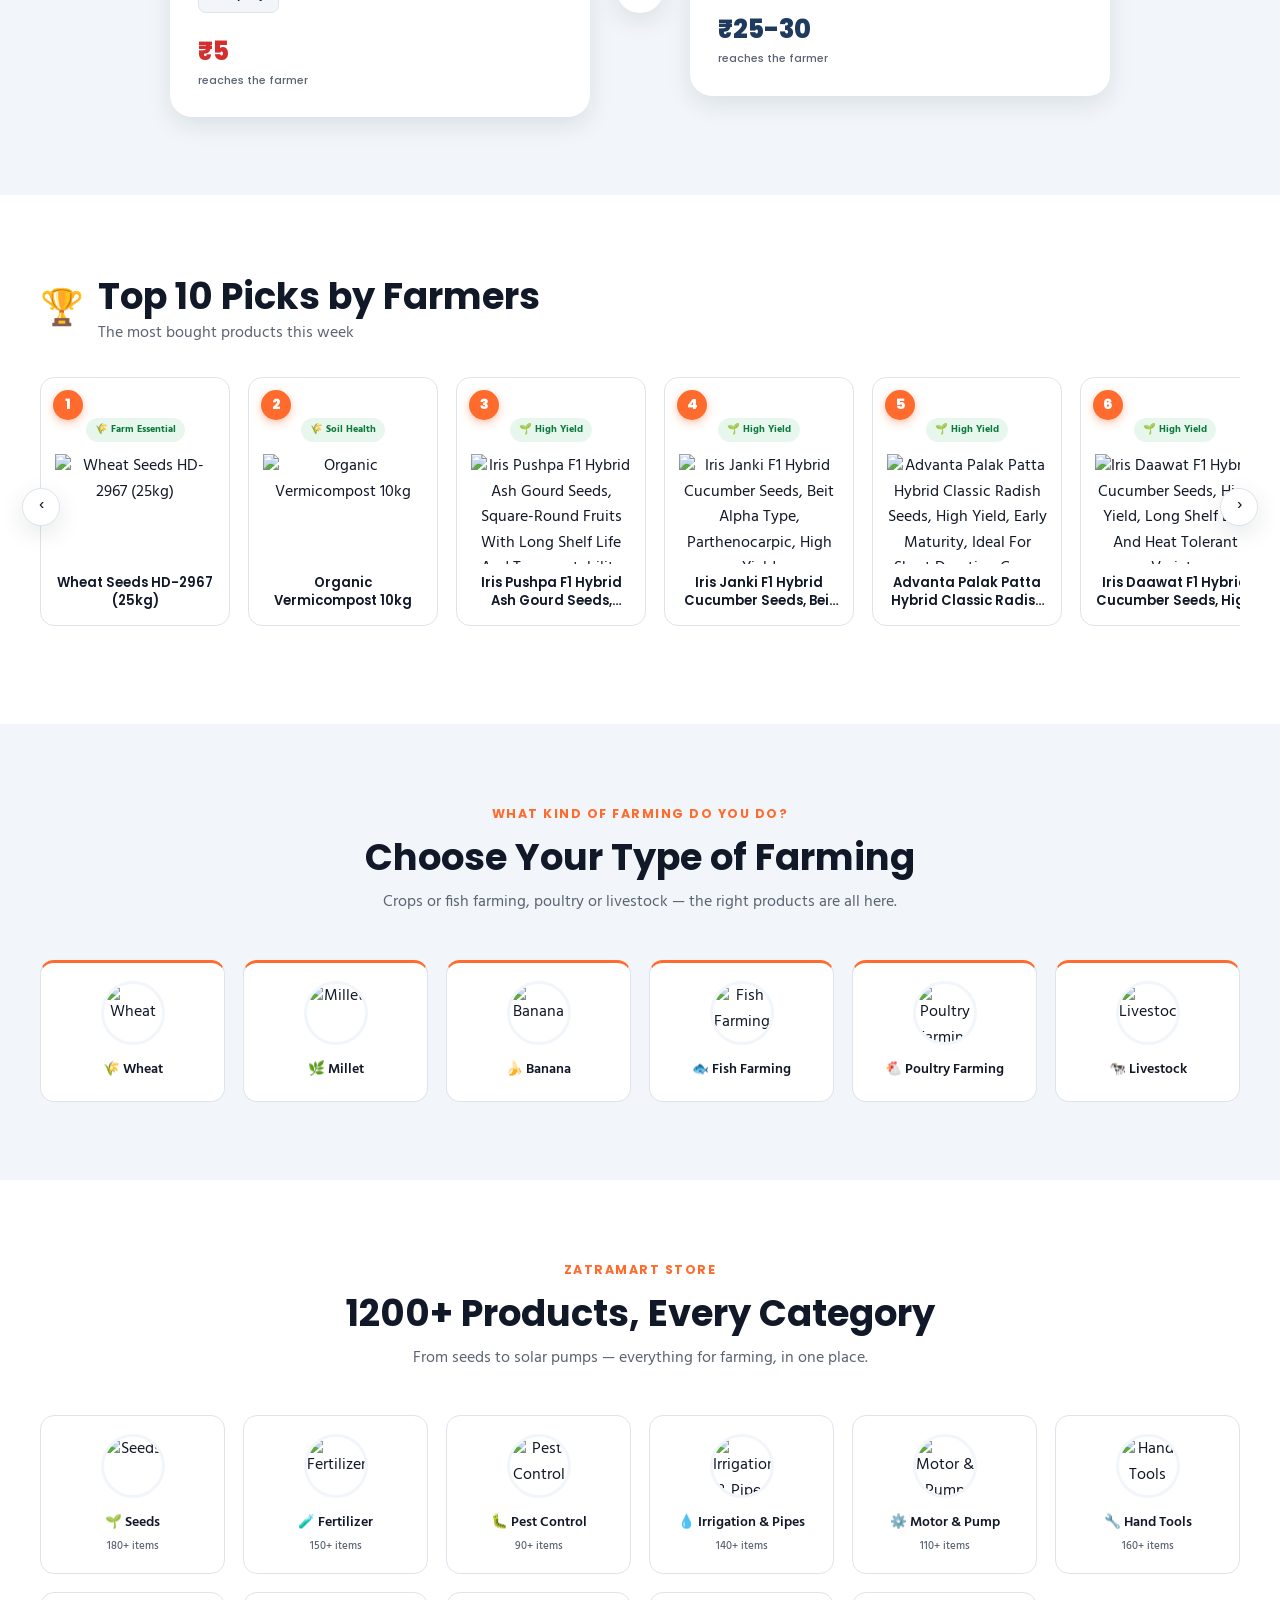
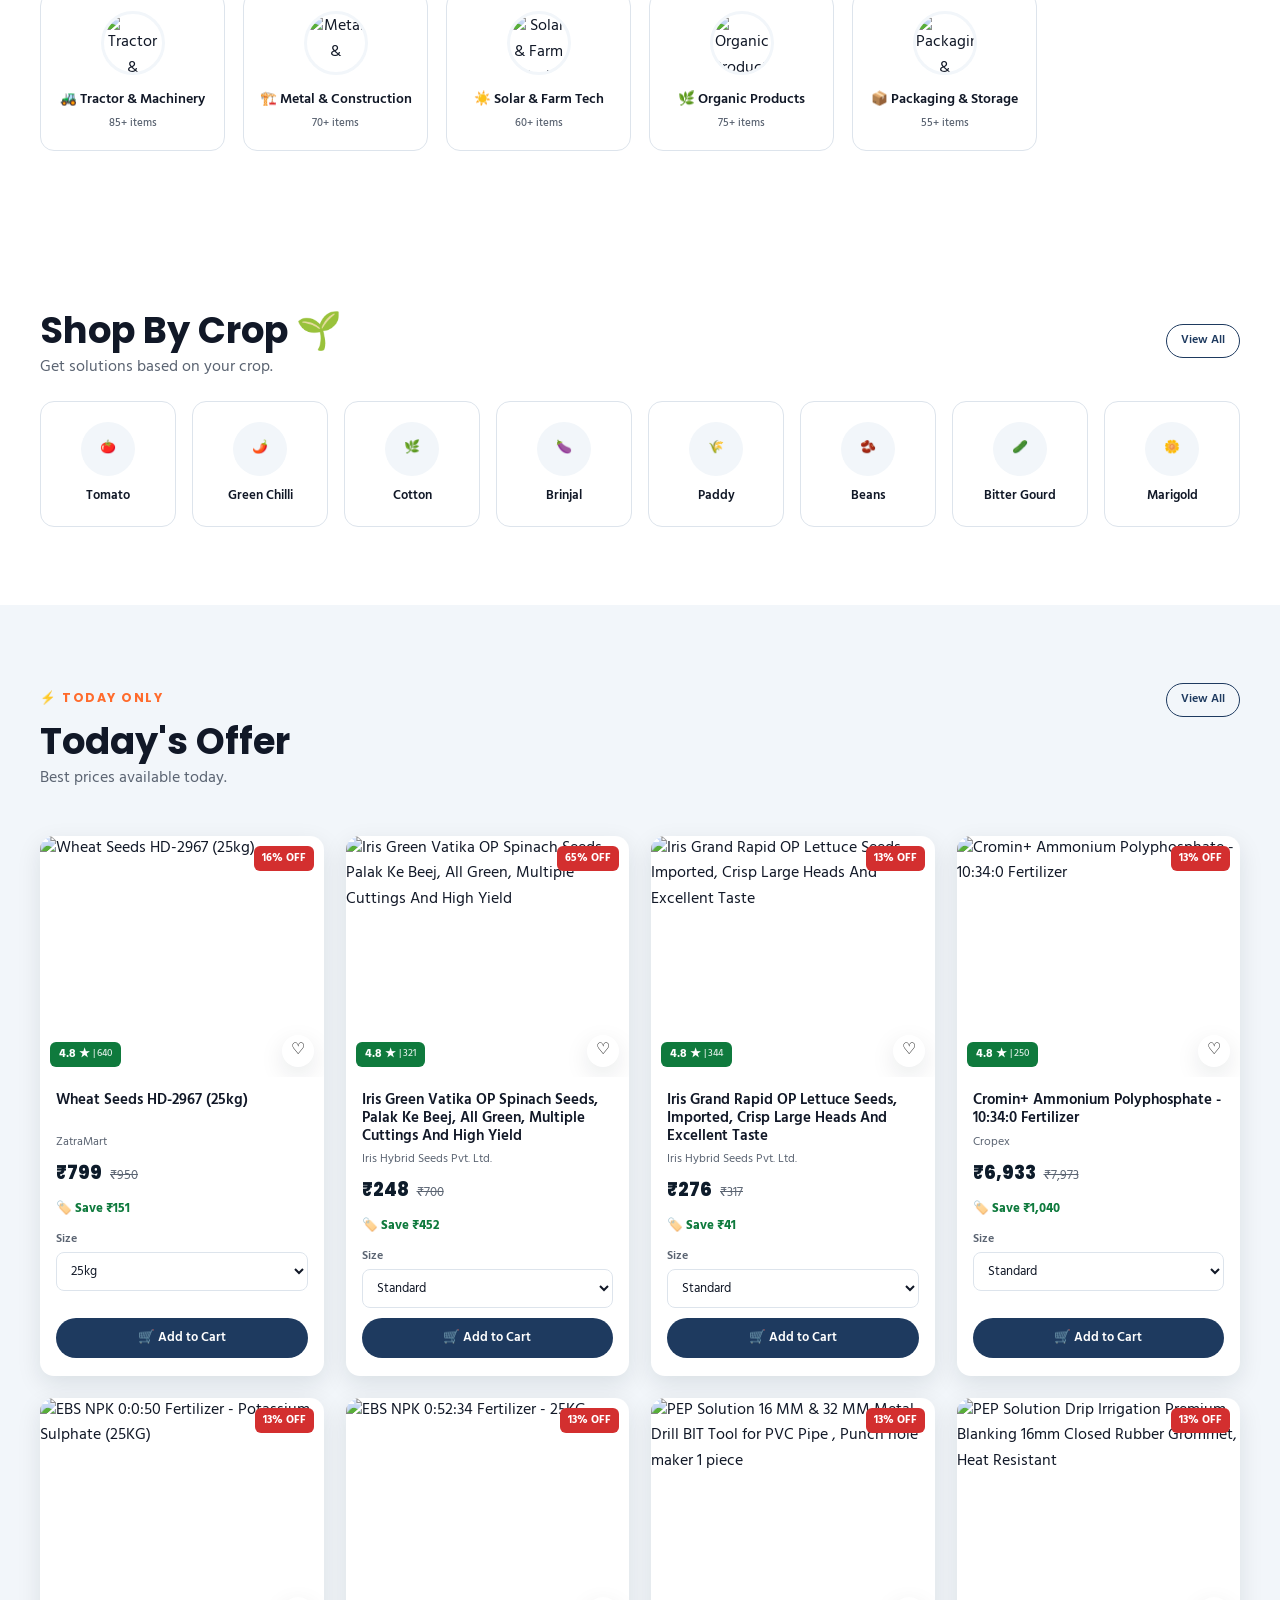
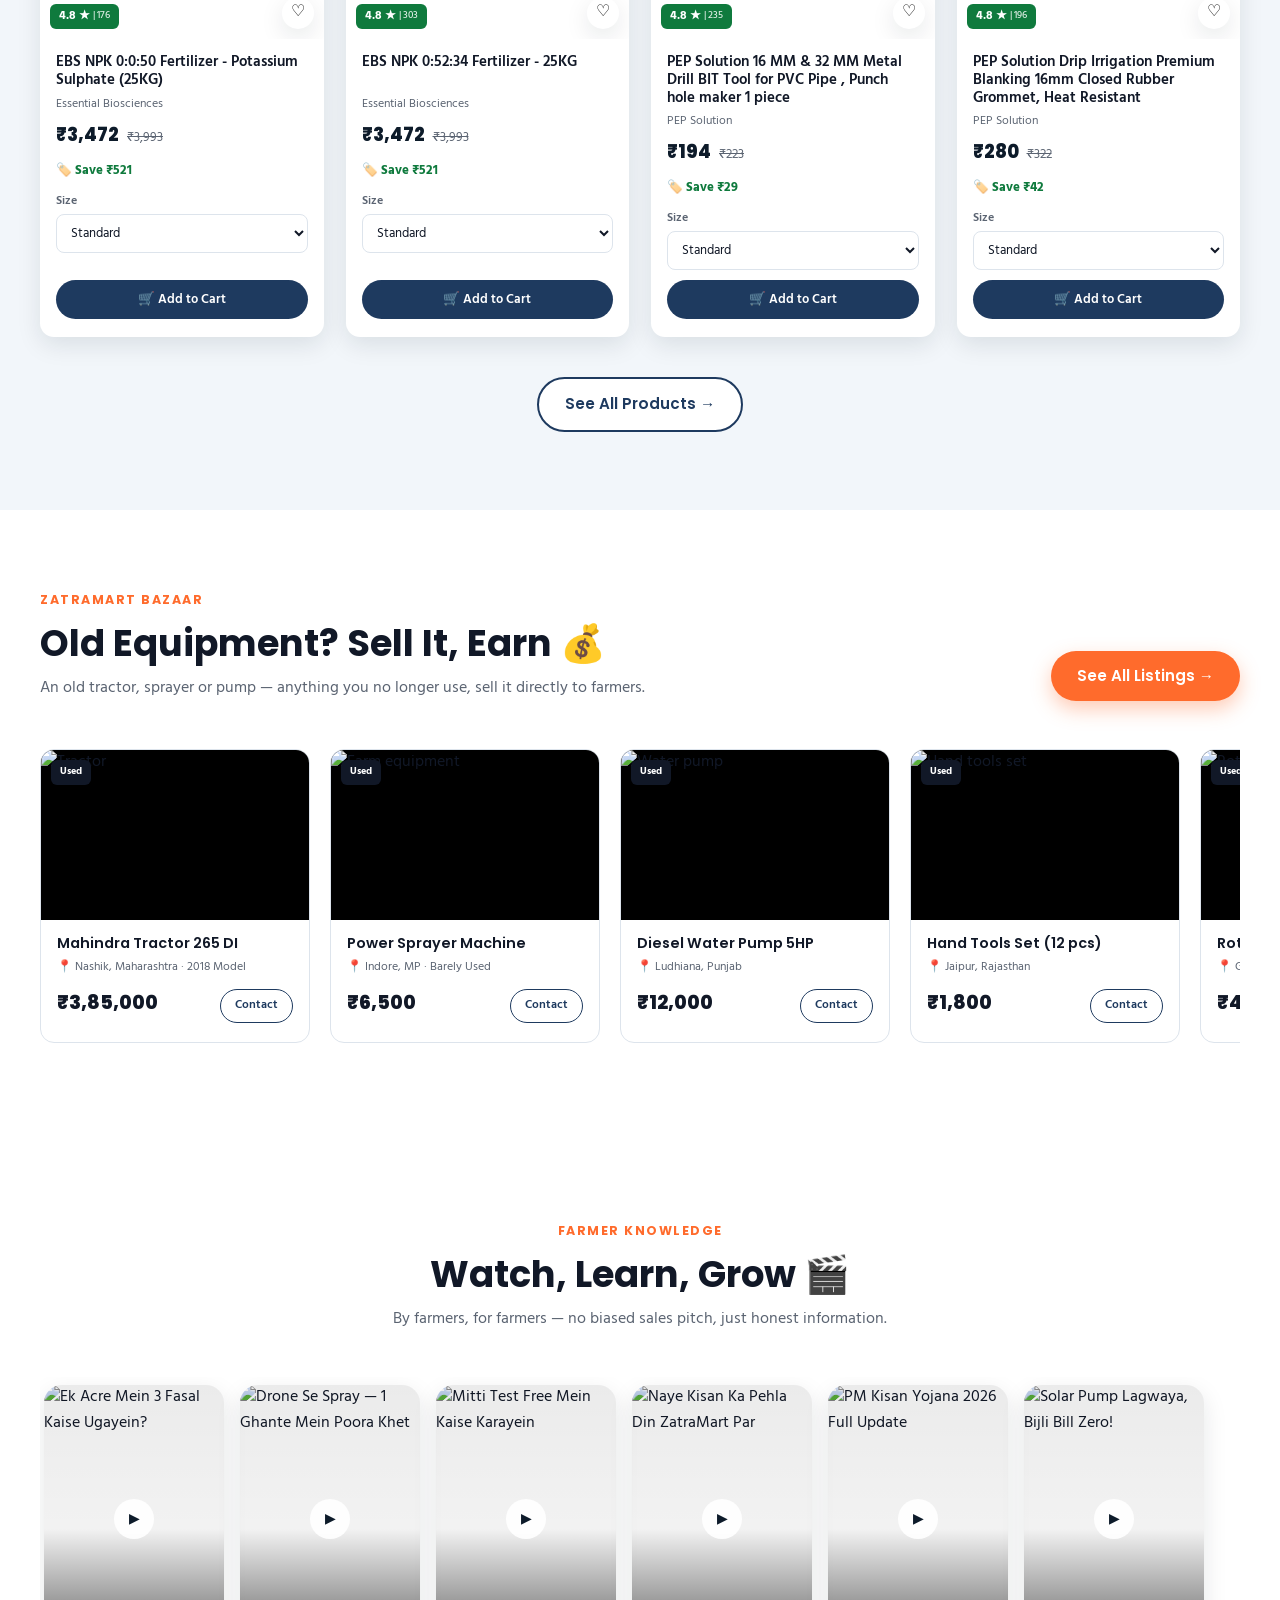
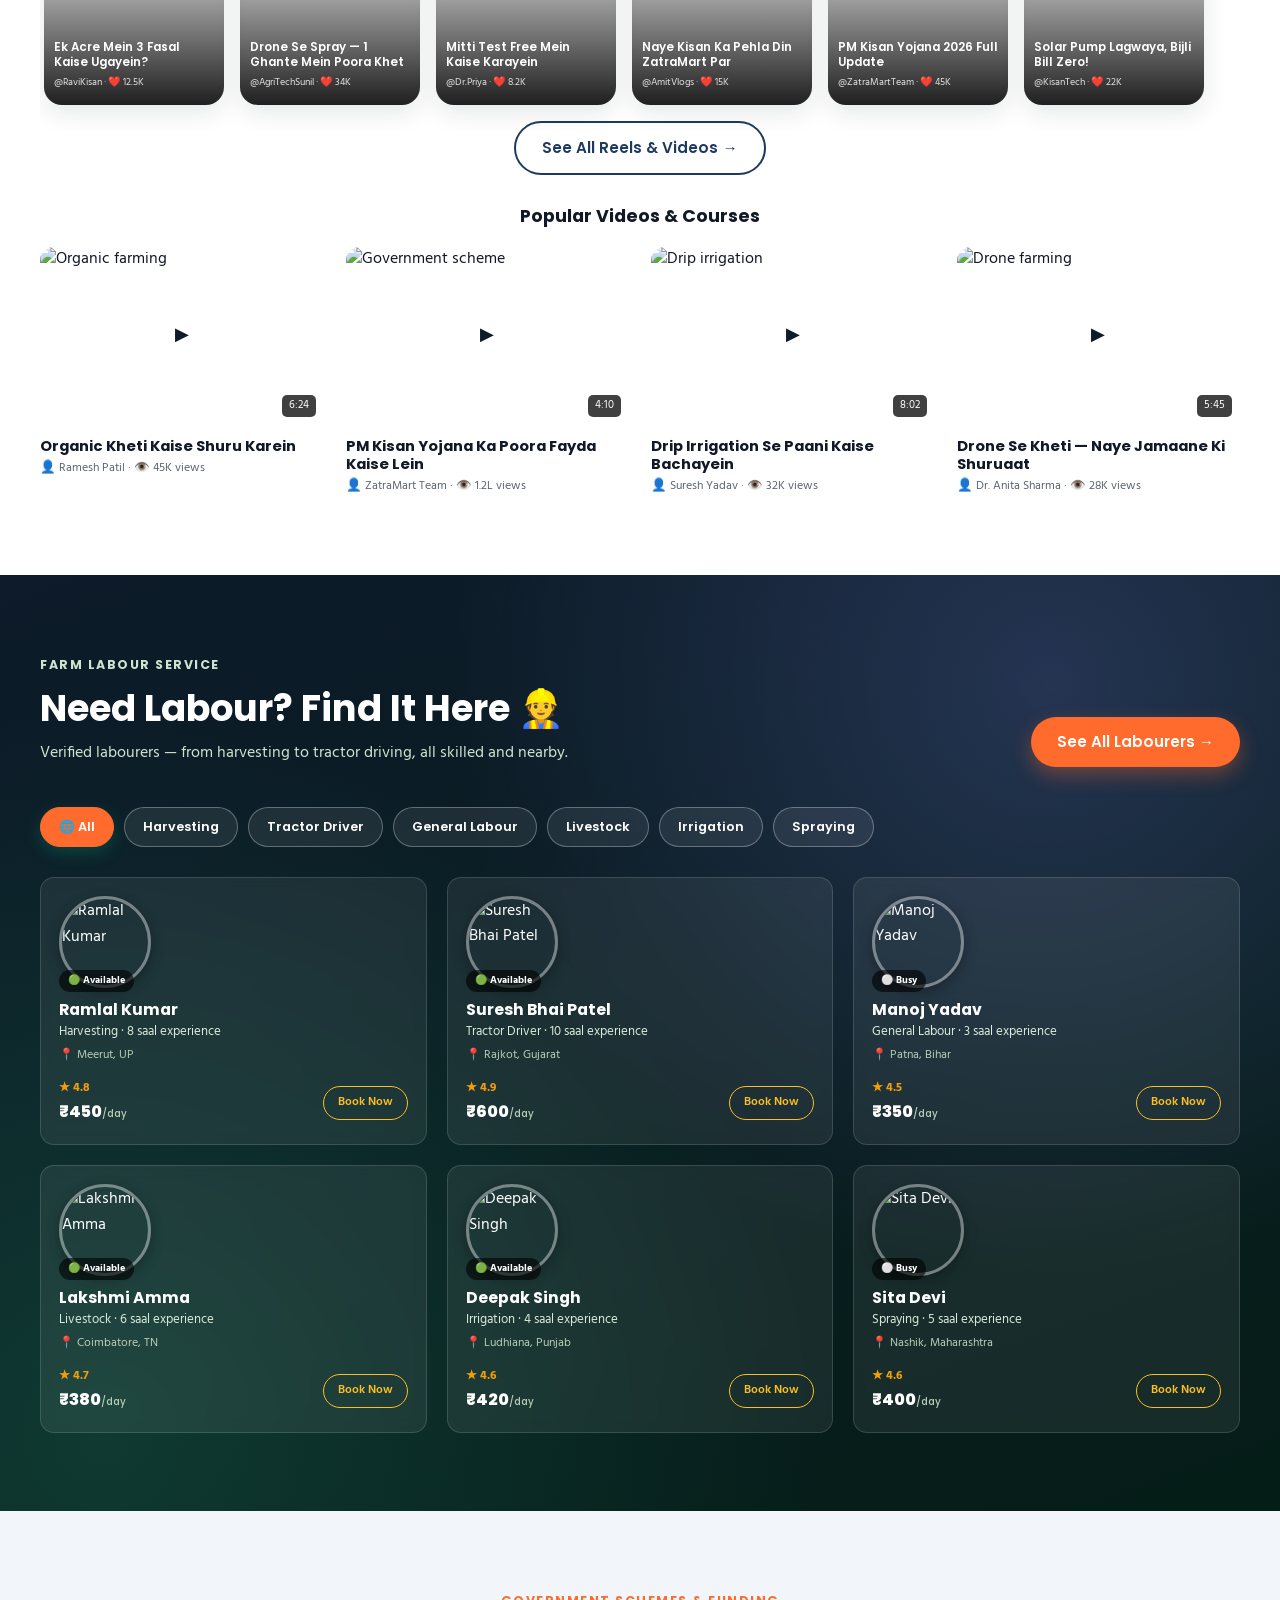
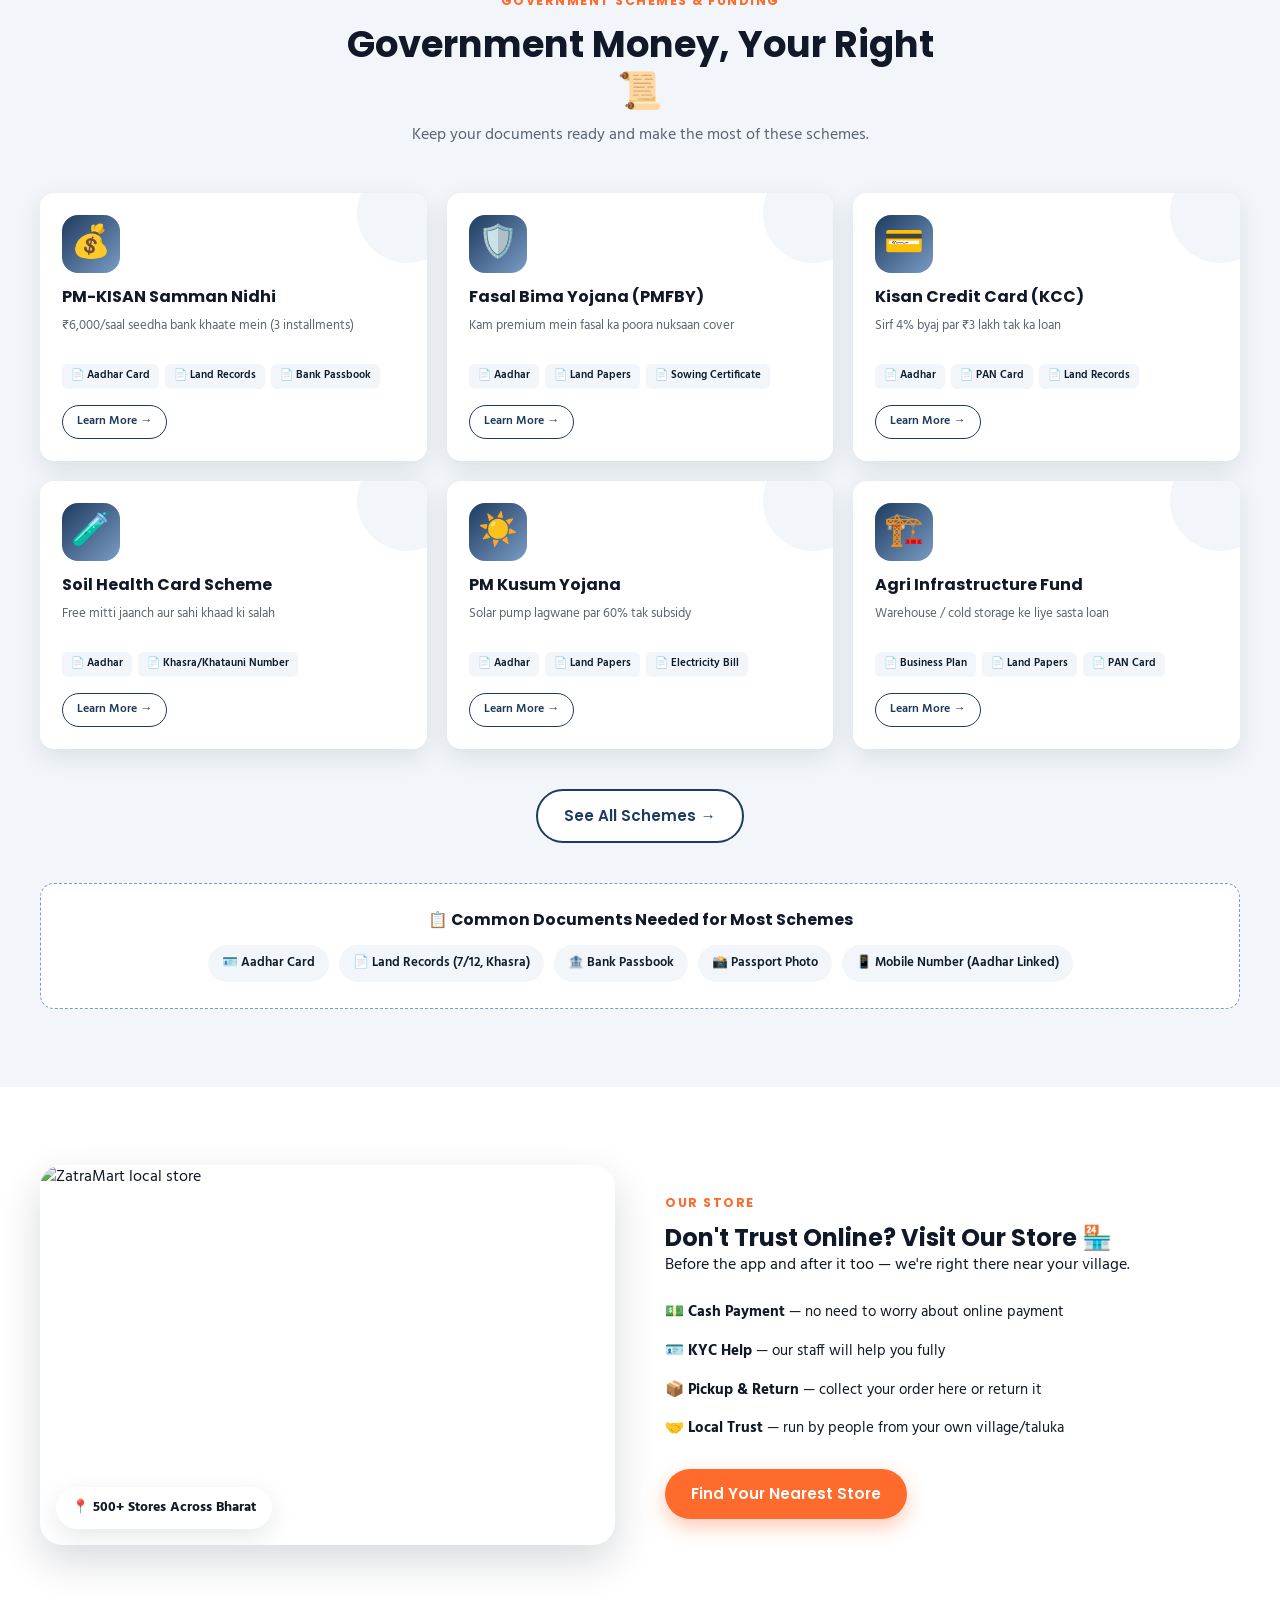
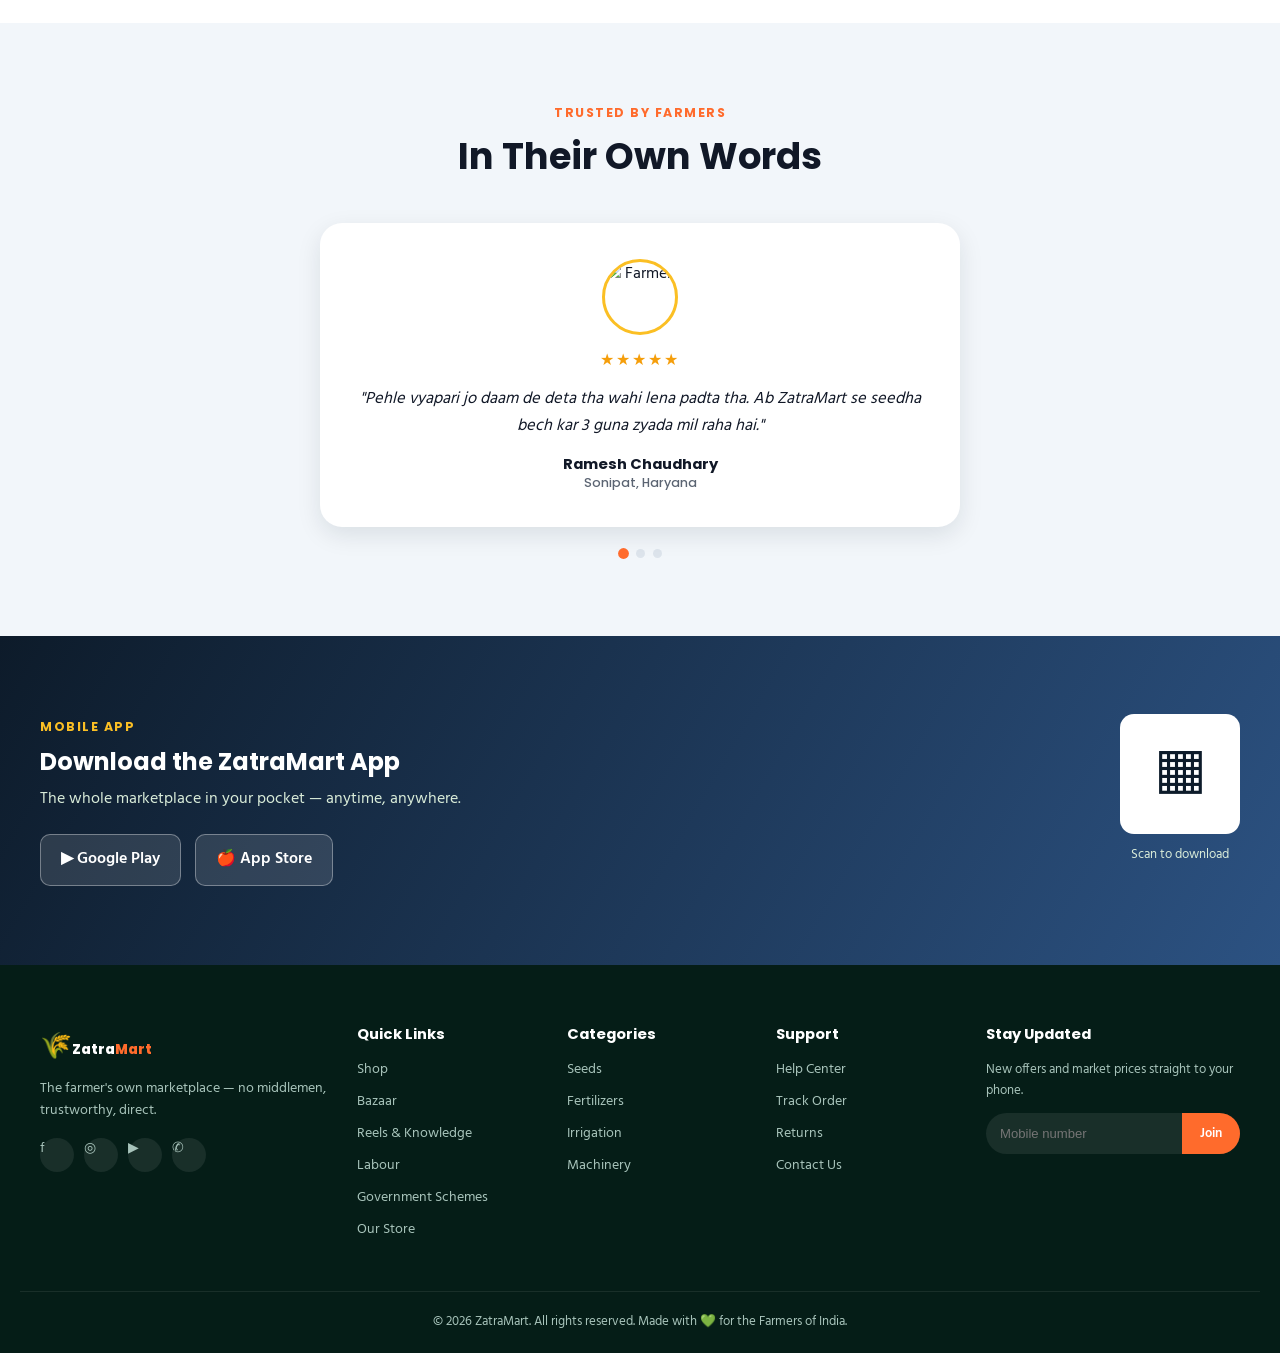
==== commit ed322d21: "Add 4-language i18n phase 5 (seller tooling) + attach name/phone to auth user Fully translates my-li" ====
--- a/index.html
+++ b/index.html
@@ -685,7 +685,7 @@
 <script src="js/i18n.js?v=1"></script>
 <script src="https://cdn.jsdelivr.net/npm/@supabase/supabase-js@2/dist/umd/supabase.js"></script>
 <script src="js/supabase-client.js"></script>
-<script src="js/common.js?v=37"></script>
+<script src="js/common.js?v=38"></script>
 <script src="js/script.js?v=7"></script>
 </body>
 </html>
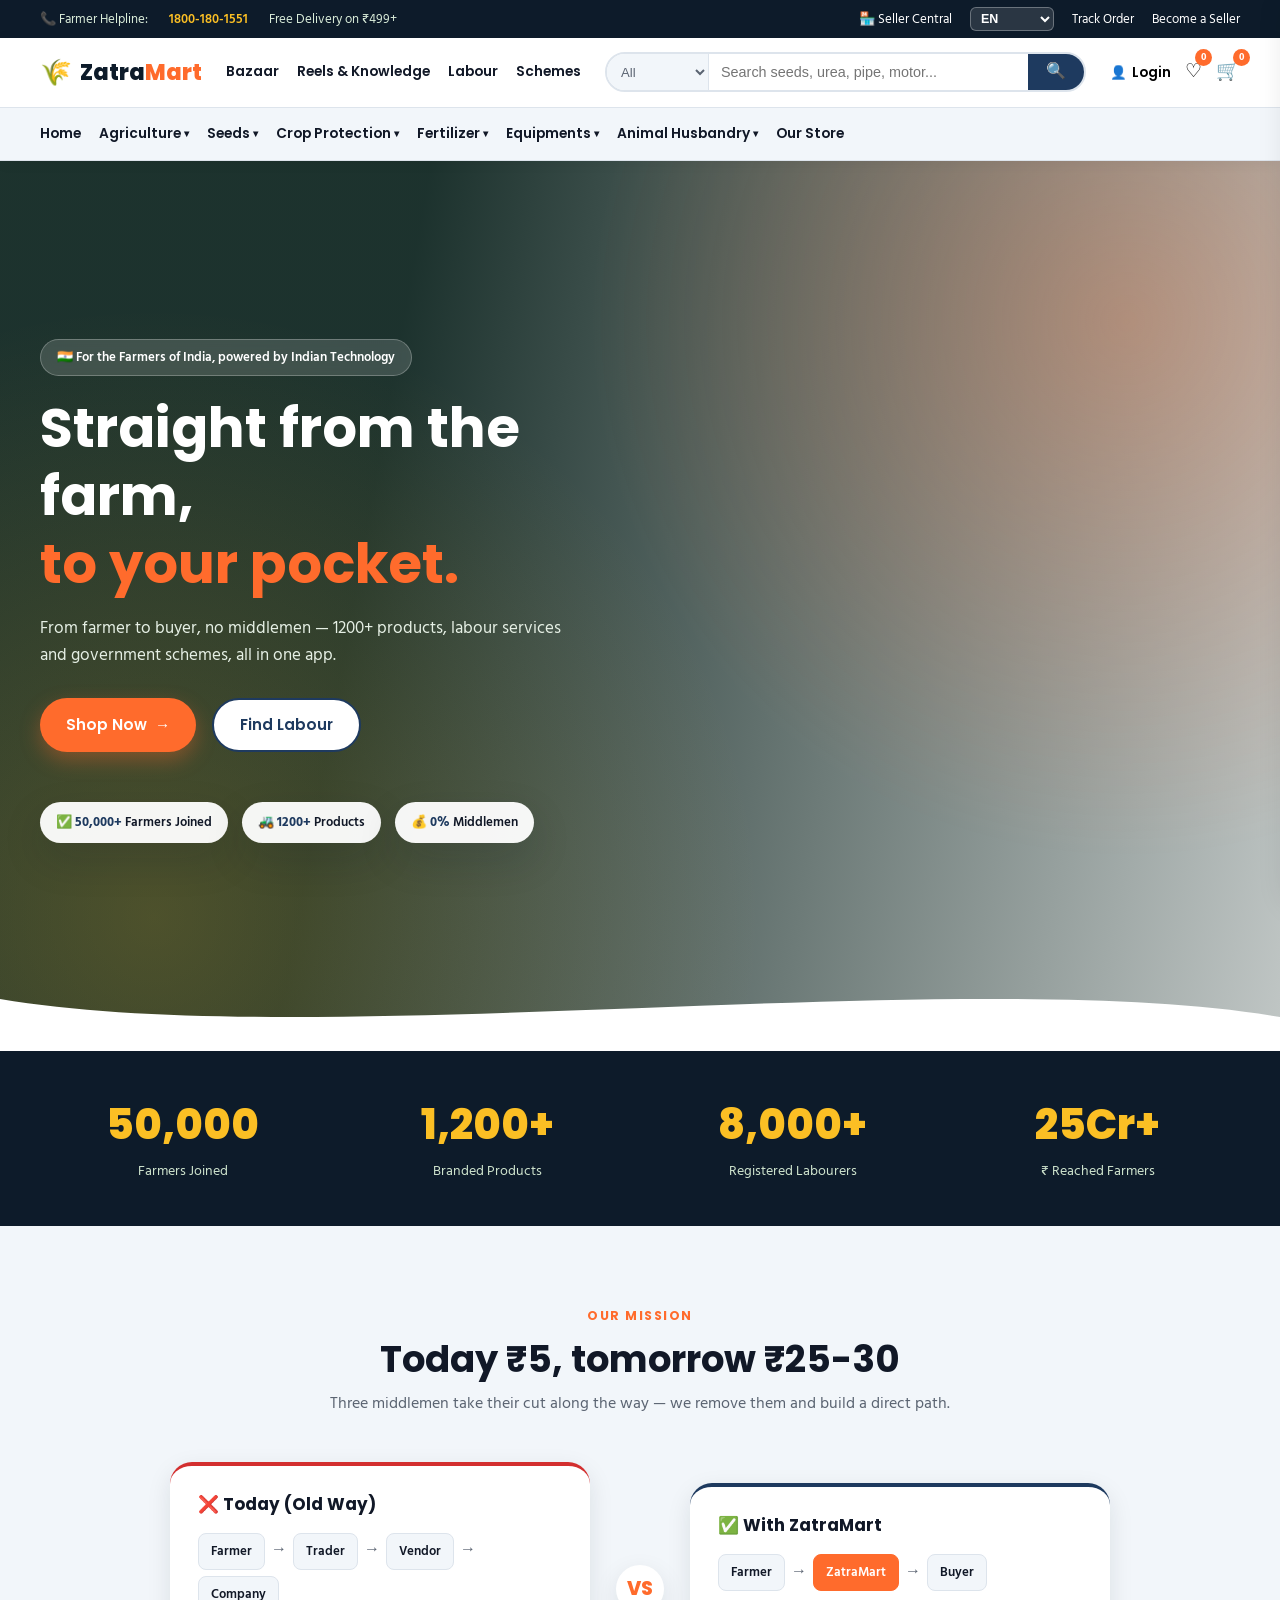
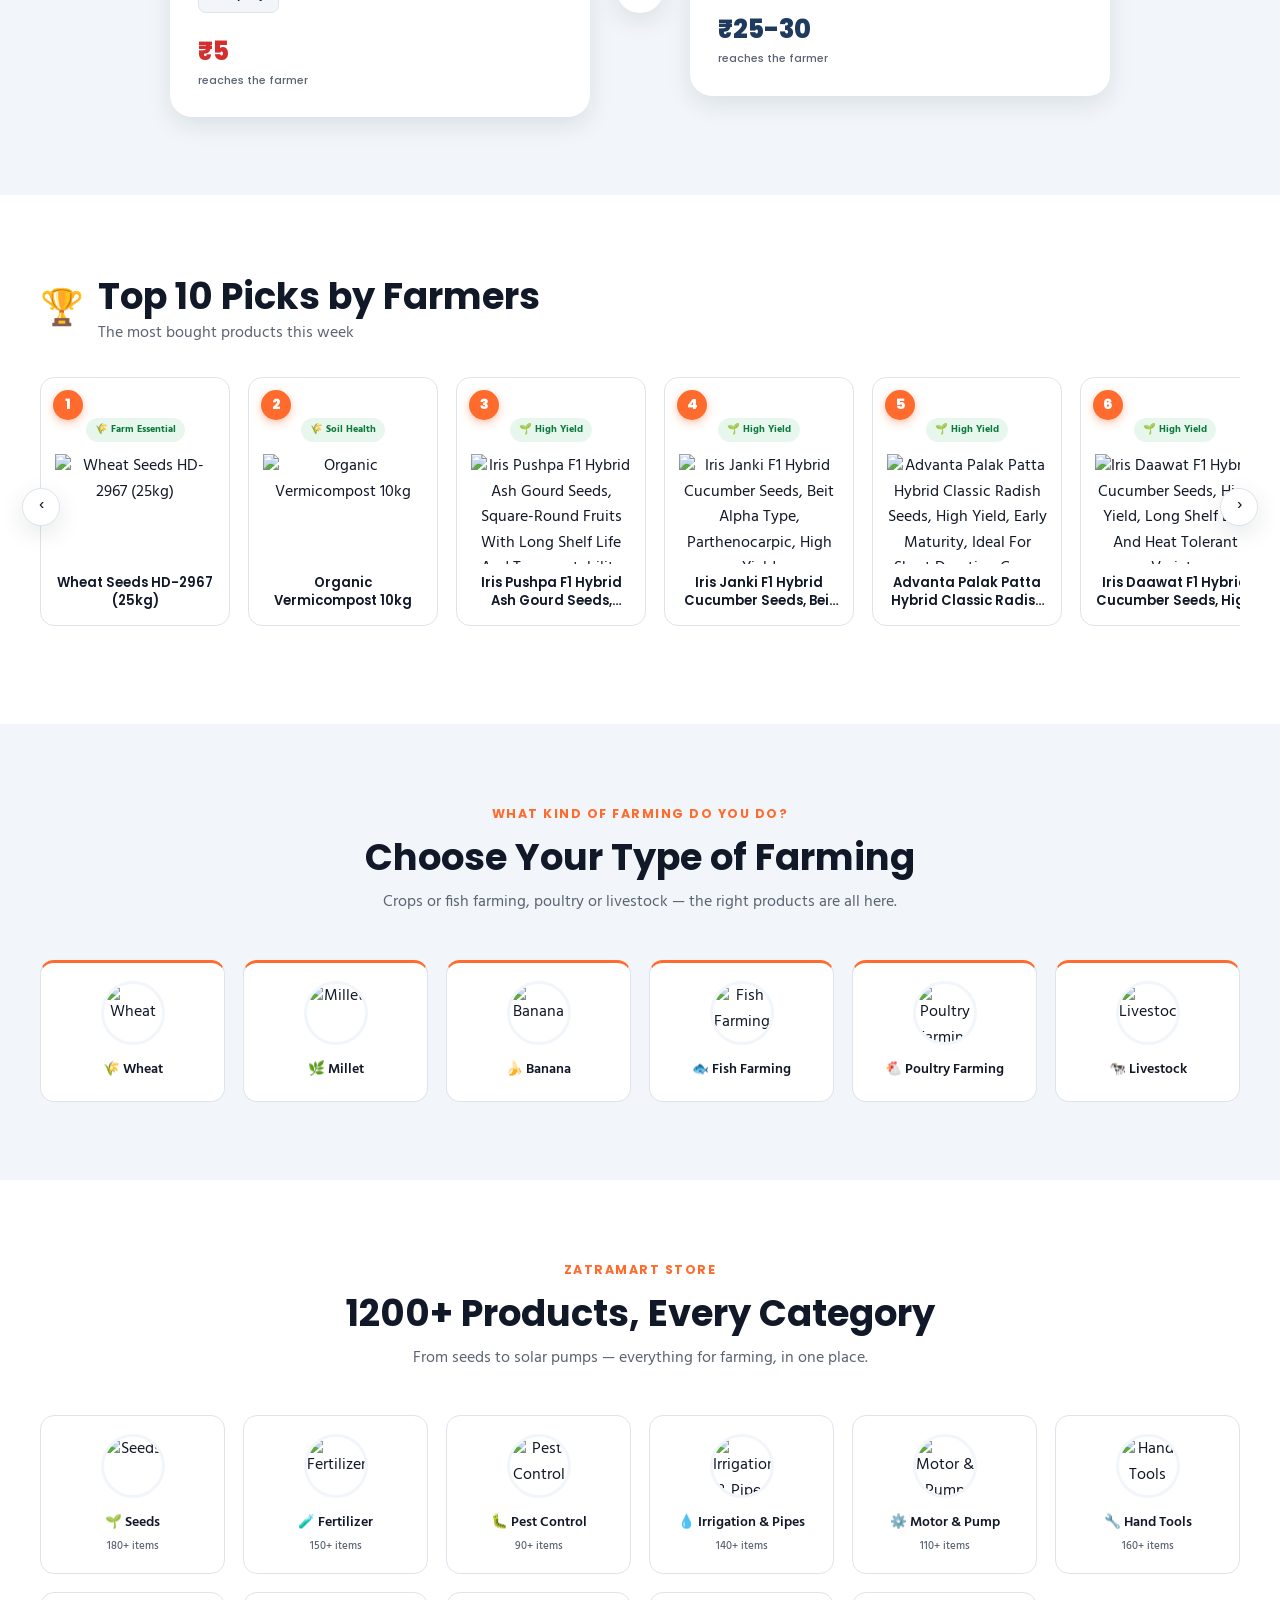
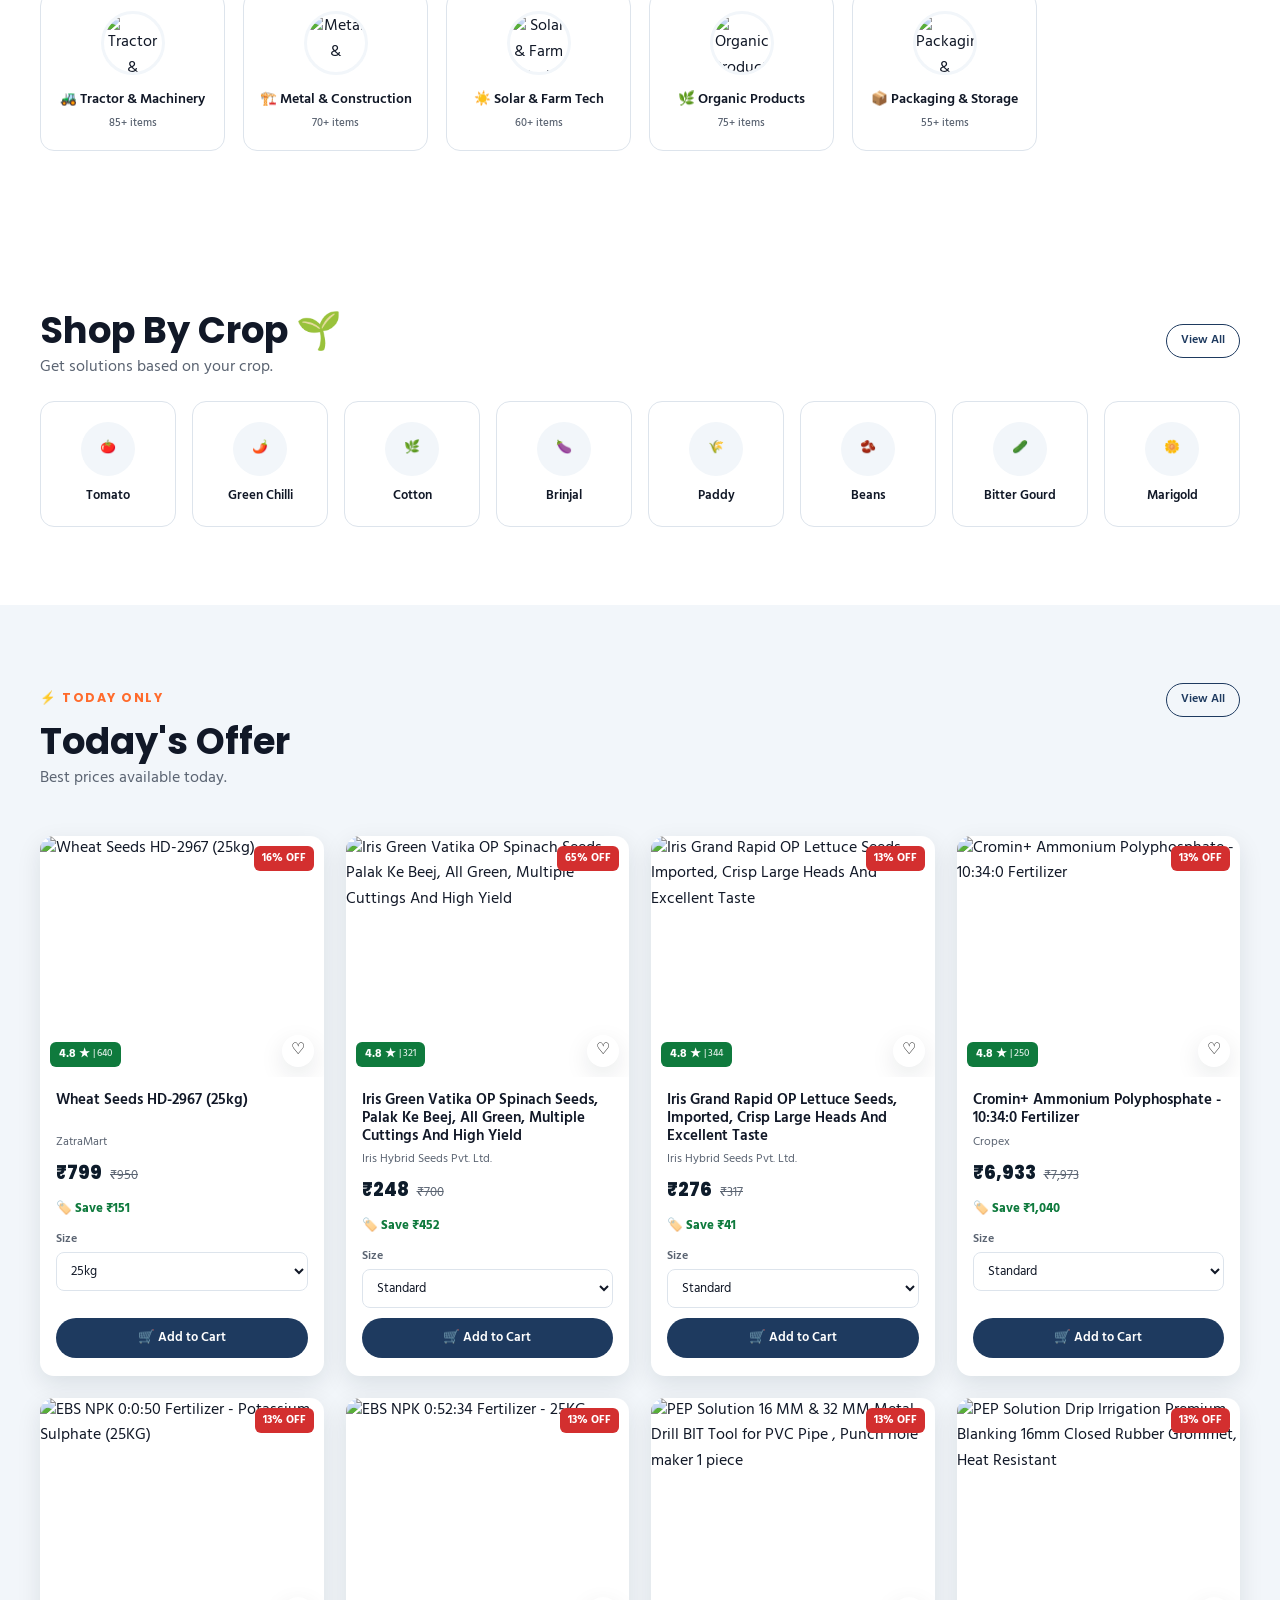
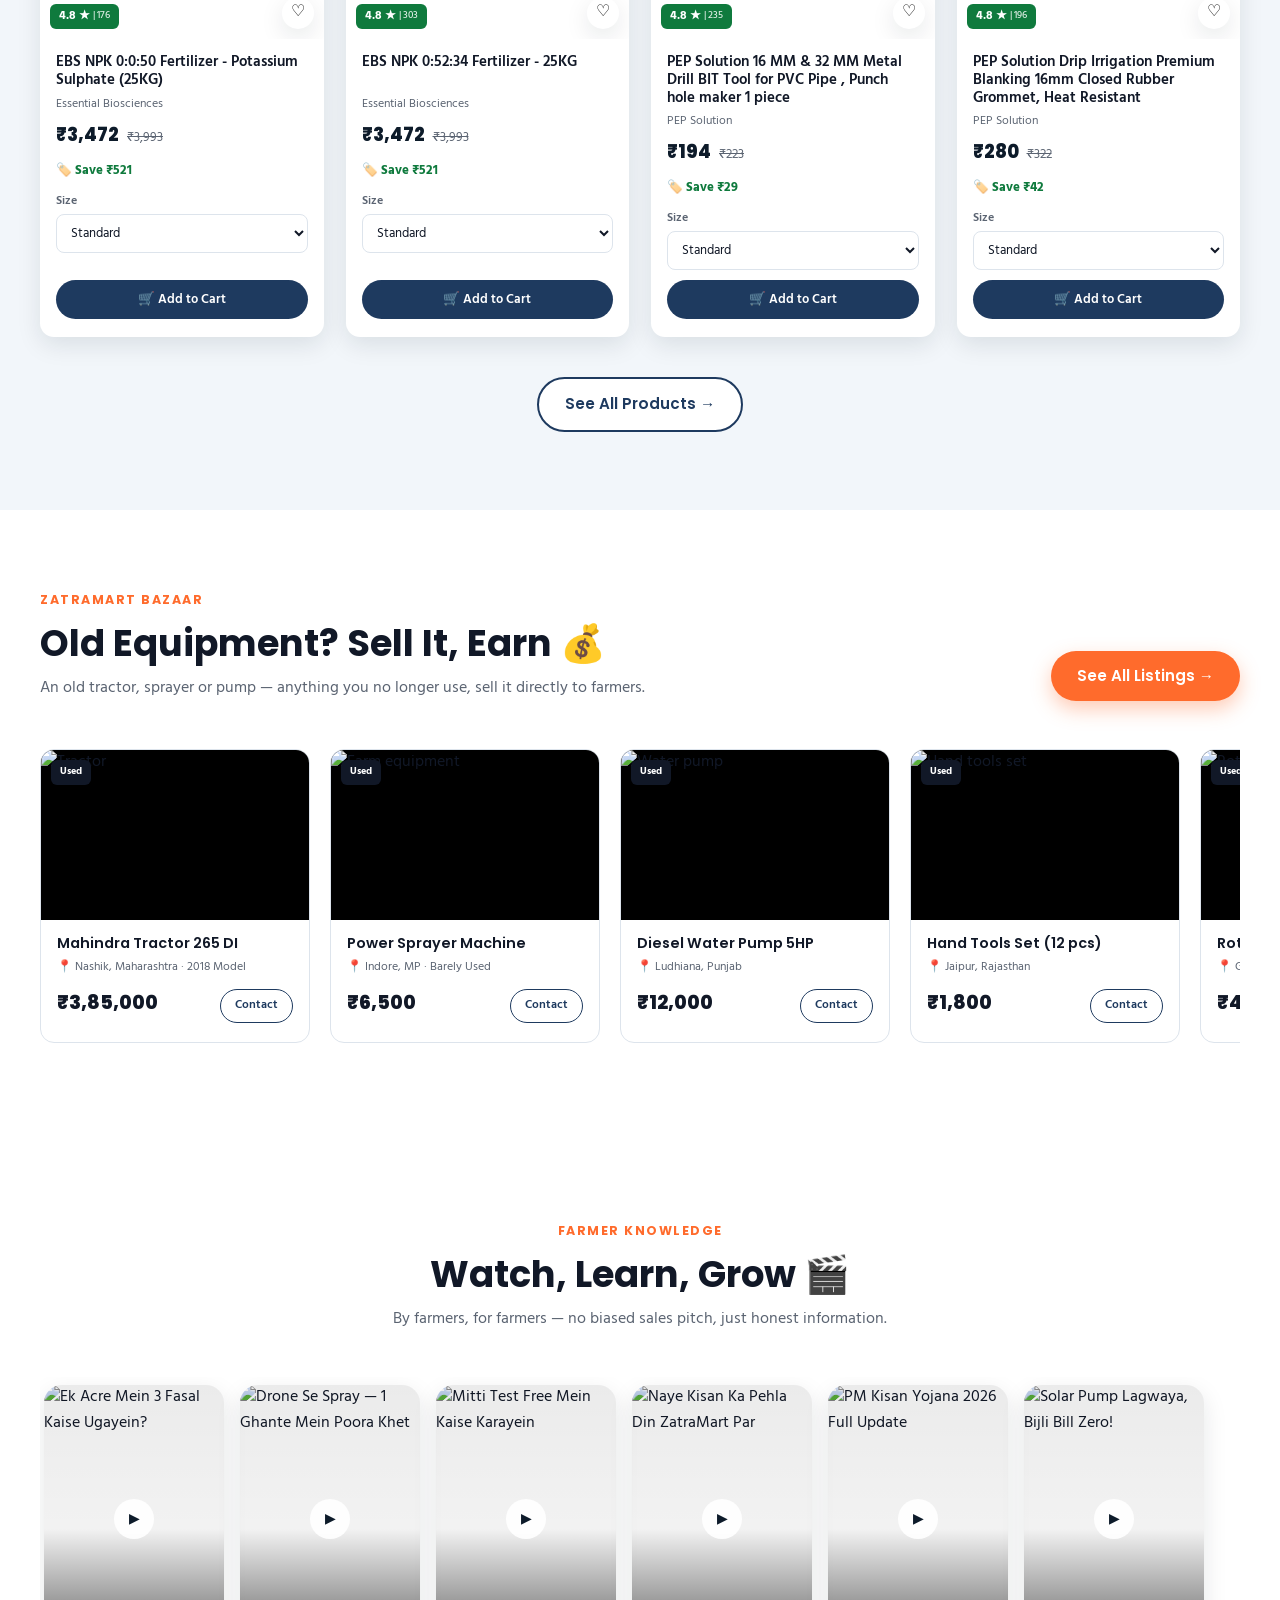
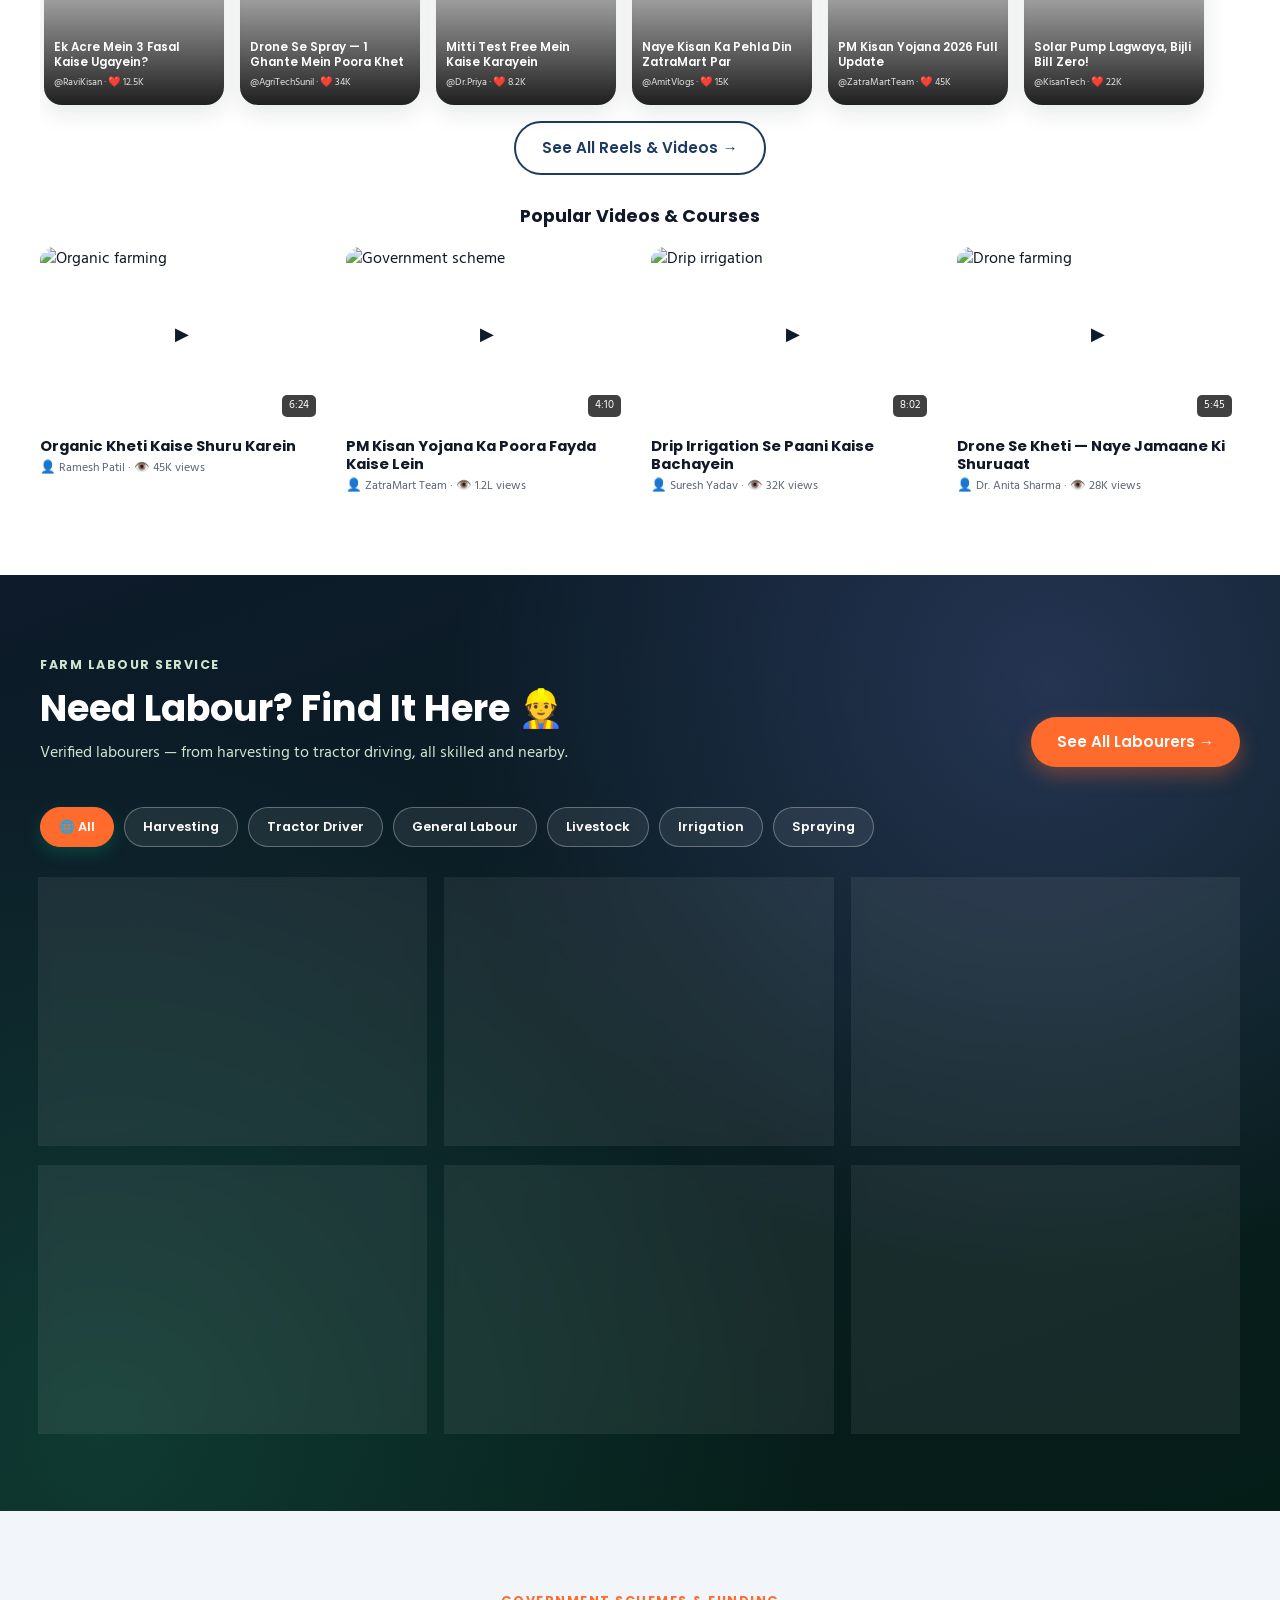
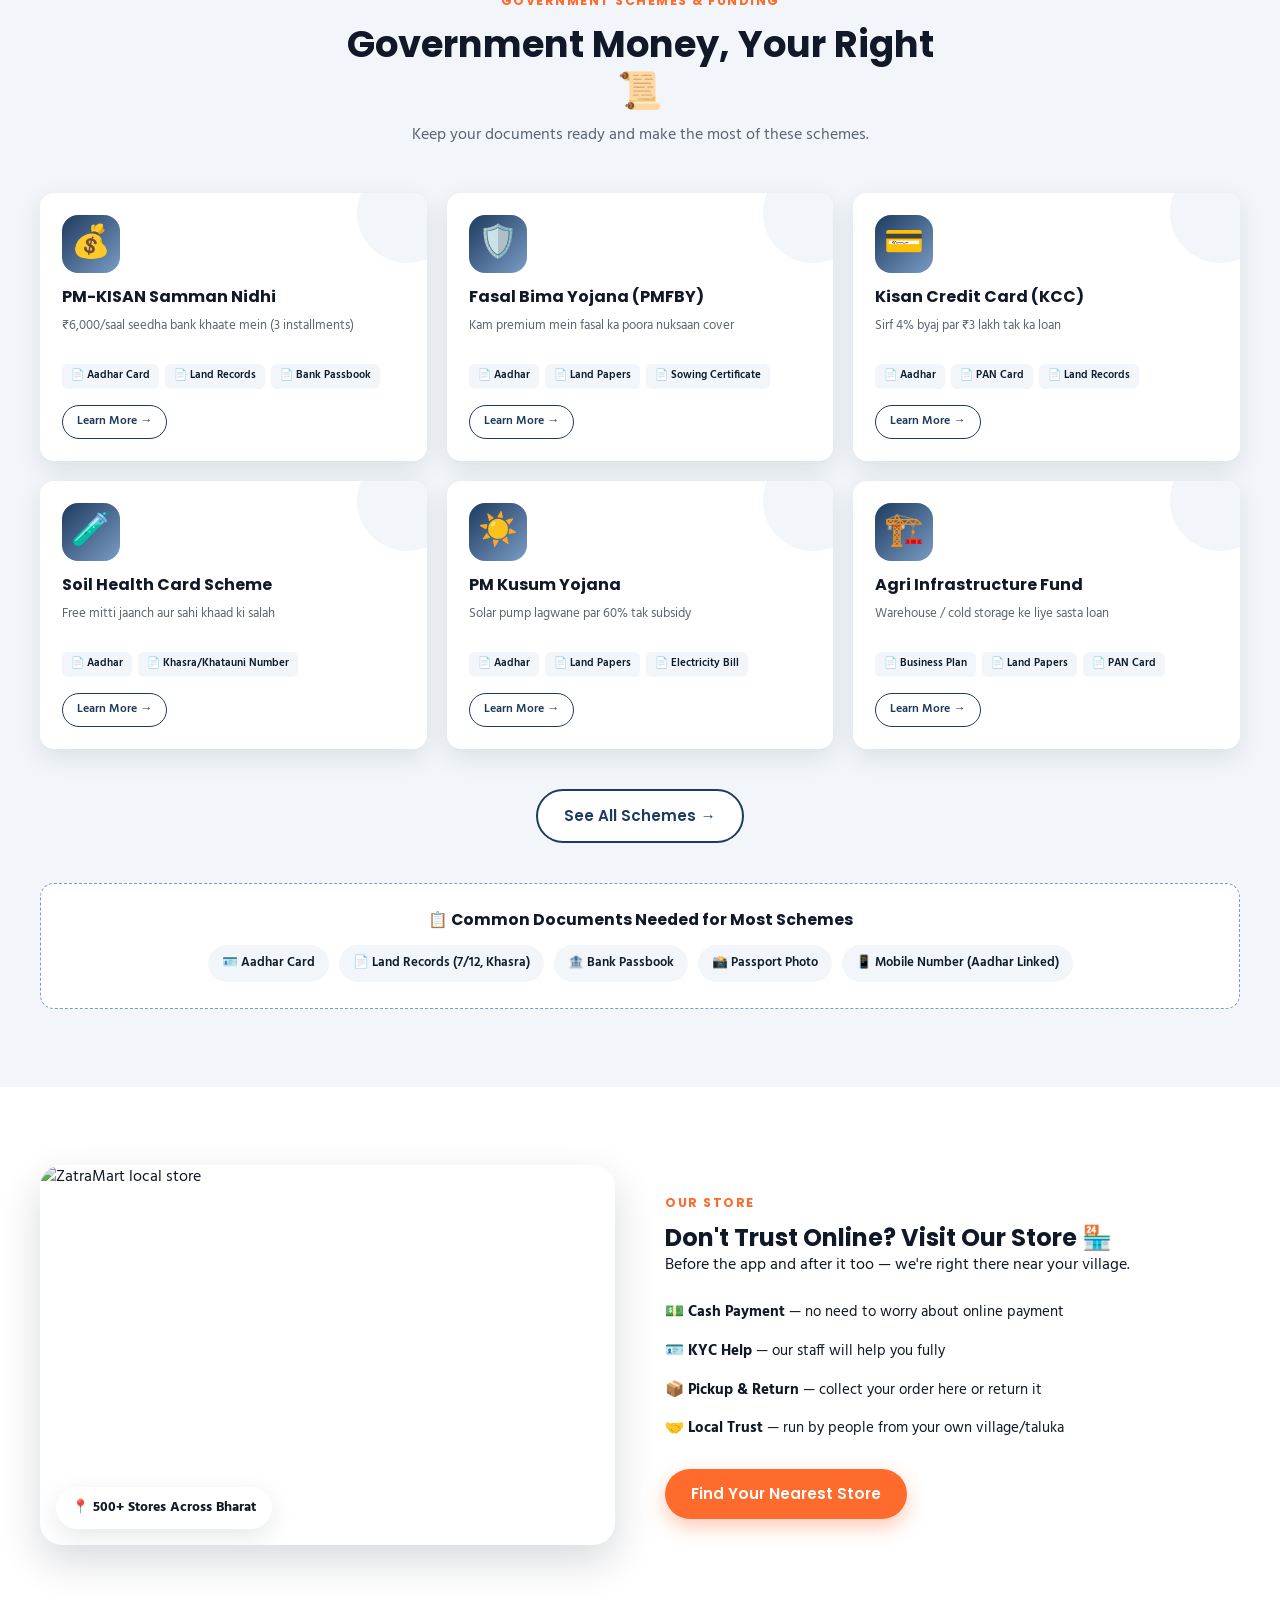
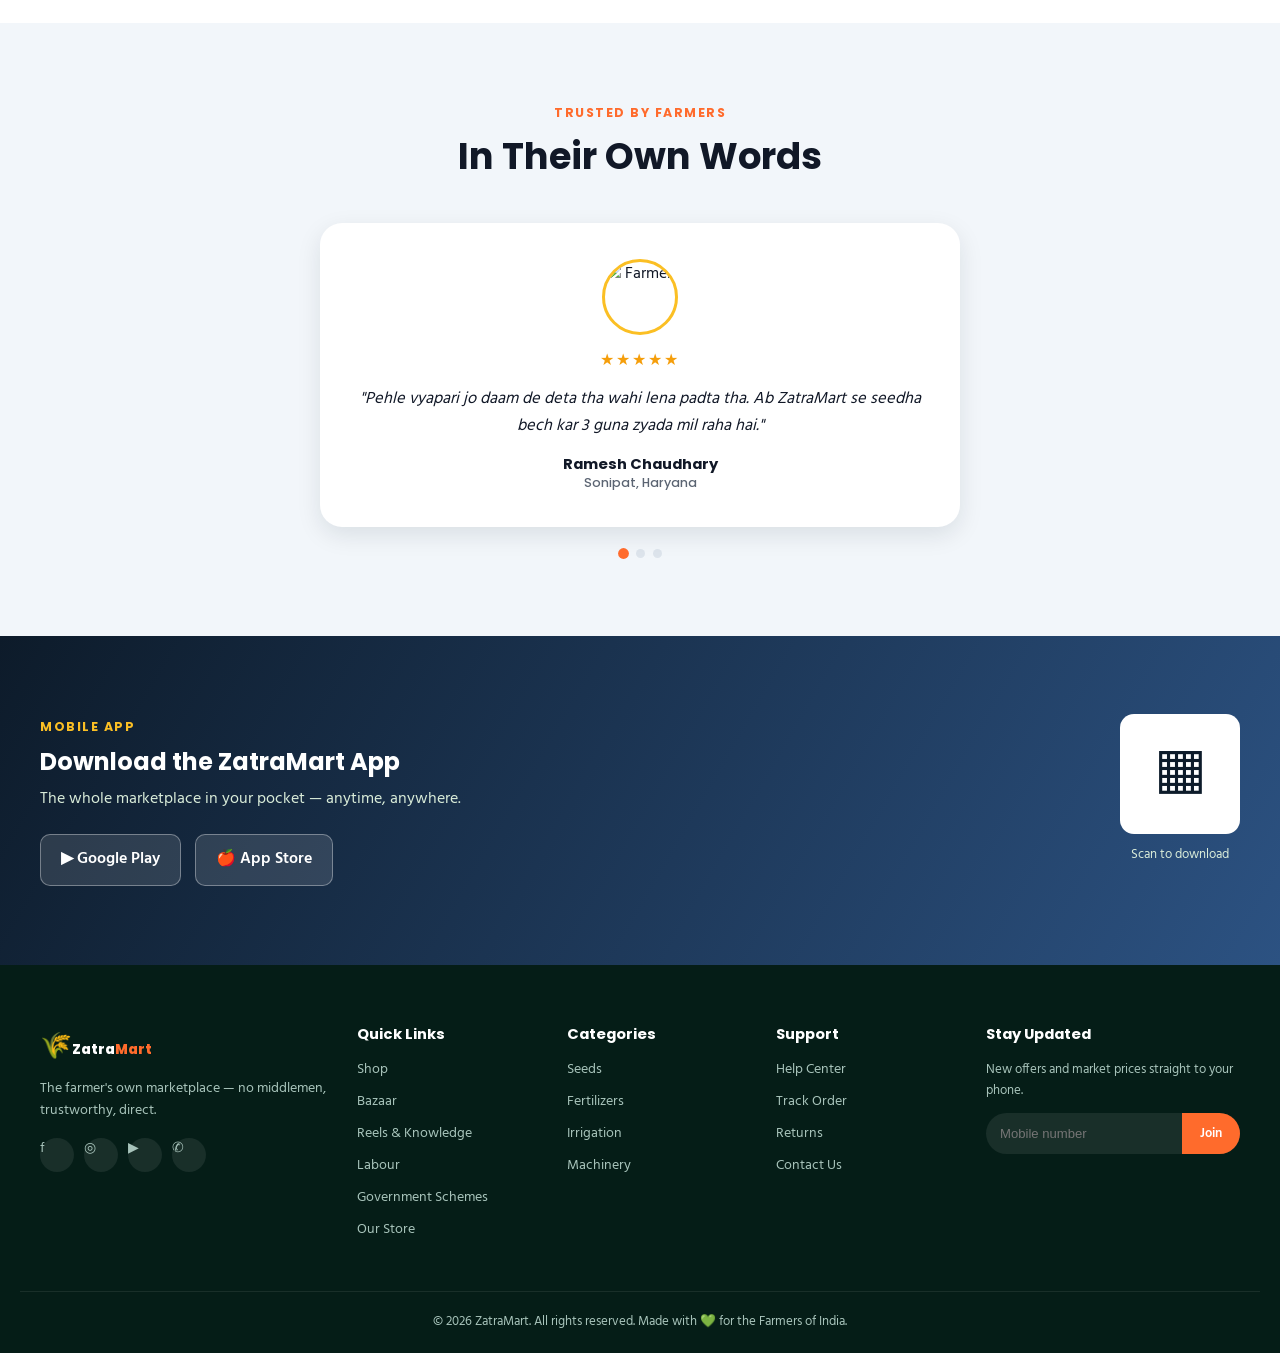
==== commit 3b95deac: "Fix login not completing the session after a valid OTP verify loadProfile() queried the profiles tab" ====
--- a/index.html
+++ b/index.html
@@ -9,7 +9,7 @@
 <link rel="preconnect" href="https://fonts.googleapis.com">
 <link rel="preconnect" href="https://fonts.gstatic.com" crossorigin>
 <link href="https://fonts.googleapis.com/css2?family=Poppins:wght@500;600;700;800;900&family=Hind:wght@400;500;600;700&display=swap" rel="stylesheet">
-<link rel="stylesheet" href="css/style.css?v=14">
+<link rel="stylesheet" href="assets/css/style.css?v=14">
 </head>
 <body>
 
@@ -681,11 +681,11 @@
 <button class="back-to-top" id="backToTop" aria-label="Back to top">↑</button>
 <div class="toast" id="toast"></div>
 
-<script src="js/data.js?v=22"></script>
-<script src="js/i18n.js?v=1"></script>
+<script src="assets/js/data.js?v=22"></script>
+<script src="assets/js/i18n.js?v=1"></script>
 <script src="https://cdn.jsdelivr.net/npm/@supabase/supabase-js@2/dist/umd/supabase.js"></script>
-<script src="js/supabase-client.js"></script>
-<script src="js/common.js?v=38"></script>
-<script src="js/script.js?v=7"></script>
+<script src="assets/js/supabase-client.js"></script>
+<script src="assets/js/common.js?v=39"></script>
+<script src="assets/js/script.js?v=7"></script>
 </body>
 </html>
--- a/assets/css/style.css
+++ b/assets/css/style.css
@@ -0,0 +1,1070 @@
+/* ============================================
+   ZatraMart — Stylesheet
+   ============================================ */
+
+:root {
+  /* Dark navy — the site's structural/brand tone: headers, dark surfaces, price
+     text, borders. Vivid orange is reserved for CTAs so they pop against the
+     navy chrome (Zomato/Swiggy energy). Yellow/gold is the light accent. */
+  --green-dark: #0d1b2a;
+  --green: #1e3a5f;
+  --green-mid: #2c5282;
+  --green-light: #7a9cc4;
+  --green-bg: #f2f6fa;
+  --orange: #ff6b2c;
+  --orange-light: #ff9558;
+  --yellow: #fbbf24;
+  --gold: #f59e0b;
+  --text-dark: #111827;
+  --text-muted: #5b6472;
+  --white: #ffffff;
+  --border: #dde4ec;
+  --radius: 14px;
+  --radius-lg: 22px;
+  --shadow: 0 8px 24px rgba(13, 27, 42, 0.10);
+  --shadow-lg: 0 16px 40px rgba(13, 27, 42, 0.16);
+  --ease: cubic-bezier(.22, 1, .36, 1);
+}
+
+* { margin: 0; padding: 0; box-sizing: border-box; }
+
+html { scroll-behavior: smooth; }
+
+body {
+  font-family: 'Hind', 'Poppins', sans-serif;
+  color: var(--text-dark);
+  background: var(--white);
+  overflow-x: hidden;
+  line-height: 1.6;
+}
+
+h1, h2, h3, h4, h5 {
+  font-family: 'Poppins', 'Hind', sans-serif;
+  font-weight: 700;
+  line-height: 1.25;
+  color: var(--text-dark);
+}
+
+img { max-width: 100%; display: block; }
+a { text-decoration: none; color: inherit; }
+ul { list-style: none; }
+button { font: inherit; cursor: pointer; border: none; background: none; }
+
+.container {
+  width: 100%;
+  max-width: 1240px;
+  margin: 0 auto;
+  padding: 0 20px;
+}
+
+.accent { color: var(--orange); }
+
+/* ---------- Reveal on scroll ---------- */
+.reveal { opacity: 0; transform: translateY(36px); transition: opacity .8s var(--ease), transform .8s var(--ease); }
+.reveal.in-view { opacity: 1; transform: translateY(0); }
+.reveal-stagger > * { opacity: 0; transform: translateY(24px); transition: opacity .6s var(--ease), transform .6s var(--ease); }
+.reveal-stagger.in-view > * { opacity: 1; transform: translateY(0); }
+.reveal-stagger.in-view > *:nth-child(1) { transition-delay: .05s; }
+.reveal-stagger.in-view > *:nth-child(2) { transition-delay: .12s; }
+.reveal-stagger.in-view > *:nth-child(3) { transition-delay: .19s; }
+.reveal-stagger.in-view > *:nth-child(4) { transition-delay: .26s; }
+.reveal-stagger.in-view > *:nth-child(5) { transition-delay: .33s; }
+.reveal-stagger.in-view > *:nth-child(6) { transition-delay: .4s; }
+
+/* ---------- Preloader ---------- */
+.preloader {
+  position: fixed; inset: 0; background: var(--green-dark);
+  display: flex; align-items: center; justify-content: center;
+  z-index: 9999; transition: opacity .5s ease, visibility .5s ease;
+}
+.preloader.hide { opacity: 0; visibility: hidden; }
+.preloader-inner { text-align: center; color: #fff; }
+.preloader-leaf { font-size: 3.5rem; display: inline-block; animation: spin-grow 1.4s ease-in-out infinite; }
+.preloader-inner p { margin-top: 12px; font-family: 'Poppins'; letter-spacing: .5px; }
+@keyframes spin-grow {
+  0%, 100% { transform: scale(1) rotate(0deg); }
+  50% { transform: scale(1.25) rotate(180deg); }
+}
+
+/* ---------- Buttons ---------- */
+.btn {
+  display: inline-flex; align-items: center; gap: 8px;
+  padding: 13px 26px; border-radius: 50px; font-weight: 600;
+  font-family: 'Poppins'; font-size: .95rem;
+  transition: transform .25s var(--ease), box-shadow .25s var(--ease), background .25s var(--ease);
+  white-space: nowrap;
+}
+.btn-primary { background: var(--orange); color: #fff; box-shadow: 0 8px 20px rgba(255, 107, 44, .35); }
+.btn-primary:hover { transform: translateY(-3px); box-shadow: 0 14px 28px rgba(255, 107, 44, .42); }
+.btn-primary:disabled, .btn:disabled {
+  background: #cbd5c8; color: #8a978a; box-shadow: none; cursor: not-allowed; transform: none;
+}
+.btn-outline { border: 2px solid var(--green); color: var(--green); background: #fff; }
+.btn-outline:hover { background: var(--green); color: #fff; transform: translateY(-3px); }
+.btn-block { width: 100%; justify-content: center; }
+.btn span { transition: transform .25s var(--ease); }
+.btn:hover span { transform: translateX(4px); }
+
+/* ---------- Top bar ---------- */
+.topbar { background: var(--green-dark); color: #d9ecd9; font-size: .82rem; }
+.topbar-inner { display: flex; justify-content: space-between; align-items: center; padding: 7px 20px; }
+.topbar-inner a { color: #fff; }
+.topbar-left span { margin-right: 18px; }
+.topbar-left a { color: var(--yellow); font-weight: 600; }
+.topbar-right { display: flex; align-items: center; gap: 18px; }
+.lang-switcher {
+  background: rgba(255,255,255,.12); color: #fff; font-weight: 600; font-size: .78rem;
+  border: 1px solid rgba(255,255,255,.3); border-radius: 6px; padding: 3px 6px; cursor: pointer;
+}
+.lang-switcher option { color: var(--text-dark); background: #fff; }
+
+/* ---------- Navbar ---------- */
+.navbar {
+  position: sticky; top: 0; z-index: 500; background: #fff;
+  box-shadow: 0 2px 14px rgba(0,0,0,.05);
+  transition: padding .3s var(--ease), box-shadow .3s var(--ease);
+}
+.navbar.scrolled { box-shadow: 0 6px 24px rgba(0,0,0,.09); }
+.navbar-inner, .navbar-row1 { display: flex; align-items: center; gap: 24px; padding: 14px 20px; }
+.logo { display: flex; align-items: center; gap: 8px; font-family: 'Poppins'; font-weight: 800; font-size: 1.4rem; color: var(--green-dark); flex-shrink: 0; }
+.logo-icon { font-size: 1.6rem; }
+
+.row1-nav { display: flex; align-items: center; gap: 18px; flex-shrink: 0; font-weight: 600; font-family: 'Poppins'; font-size: .86rem; }
+.row1-nav a { position: relative; color: var(--text-dark); white-space: nowrap; padding: 4px 0; }
+.row1-nav a::after { content: ''; position: absolute; left: 0; bottom: -3px; height: 2px; width: 0; background: var(--orange); transition: width .25s var(--ease); }
+.row1-nav a:hover::after { width: 100%; }
+/* Bazaar/Reels & Gyan/Majdoor/Yojana live in row1-nav on both desktop and mobile; hide their
+   row-2 duplicates everywhere so the hamburger drawer doesn't repeat them. */
+#navLinks .row1-duplicate { display: none; }
+
+.search-bar { flex: 1; display: flex; max-width: 640px; min-width: 120px; border: 2px solid var(--border); border-radius: 50px; overflow: hidden; transition: border-color .25s; }
+.search-bar:focus-within { border-color: var(--green); }
+.search-cat { border: none; background: var(--green-bg); padding: 0 10px; font-size: .82rem; color: var(--text-muted); border-right: 1px solid var(--border); }
+.search-bar input { flex: 1; border: none; padding: 10px 12px; font-size: .9rem; outline: none; min-width: 0; }
+.search-btn { background: var(--green); color: #fff; padding: 0 18px; }
+
+/* ---------- Secondary nav bar (full-width category row) ---------- */
+.nav-bar-row { background: var(--green-bg); border-top: 1px solid var(--border); border-bottom: 1px solid var(--border); }
+.nav-links { display: flex; gap: 22px; font-weight: 600; font-family: 'Poppins'; font-size: .86rem; padding: 11px 20px; flex-wrap: wrap; }
+
+/* ---------- Category row auto-hide on scroll — only on pages that don't need it front-and-center
+   (Bazaar/Reels & Gyan/Majdoor/Yojana); Home and Shop keep it always visible since that's where
+   the category links are actually useful for browsing. ---------- */
+body.nav-autohide .nav-bar-row {
+  max-height: 60px; opacity: 1; overflow: hidden;
+  transition: max-height .35s var(--ease), opacity .25s var(--ease), border-color .25s var(--ease);
+  overflow-anchor: none; /* stop the browser from compensating scroll position as this row's height changes */
+}
+body.nav-autohide .nav-bar-row.nav-collapsed { max-height: 0; opacity: 0; border-top-color: transparent; border-bottom-color: transparent; }
+.nav-links a { position: relative; padding: 4px 0; color: var(--text-dark); white-space: nowrap; }
+.nav-links a::after { content: ''; position: absolute; left: 0; bottom: -3px; height: 2px; width: 0; background: var(--orange); transition: width .25s var(--ease); }
+.nav-links a:hover::after { width: 100%; }
+
+.navbar-icons { display: flex; align-items: center; gap: 14px; }
+.icon-btn { position: relative; font-size: 1.2rem; }
+.badge { position: absolute; top: -8px; right: -10px; background: var(--orange); color: #fff; font-size: .62rem; font-weight: 700; border-radius: 50%; width: 17px; height: 17px; display: flex; align-items: center; justify-content: center; transition: transform .2s; }
+.badge.bump { animation: bump .3s ease; }
+@keyframes bump { 0%, 100% { transform: scale(1);} 50% { transform: scale(1.4);} }
+
+.hamburger { display: none; flex-direction: column; gap: 5px; width: 26px; }
+.hamburger span { height: 2px; background: var(--text-dark); border-radius: 2px; transition: transform .3s, opacity .3s; }
+.hamburger.open span:nth-child(1) { transform: translateY(7px) rotate(45deg); }
+.hamburger.open span:nth-child(2) { opacity: 0; }
+.hamburger.open span:nth-child(3) { transform: translateY(-7px) rotate(-45deg); }
+
+/* ---------- Cart Drawer ---------- */
+.overlay { position: fixed; inset: 0; background: rgba(13,27,42,.35); backdrop-filter: blur(6px); -webkit-backdrop-filter: blur(6px); z-index: 800; opacity: 0; visibility: hidden; transition: opacity .3s; }
+.overlay.show { opacity: 1; visibility: visible; }
+.cart-drawer {
+  position: fixed; top: 0; right: -420px; width: min(400px, 92vw); height: 100%;
+  background: #fff; z-index: 900; box-shadow: -10px 0 30px rgba(0,0,0,.15);
+  display: flex; flex-direction: column; transition: right .4s var(--ease);
+}
+.cart-drawer.open { right: 0; }
+.cart-drawer-head { display: flex; justify-content: space-between; align-items: center; padding: 20px; border-bottom: 1px solid var(--border); }
+.cart-drawer-head button { font-size: 1.2rem; }
+.cart-items { flex: 1; overflow-y: auto; padding: 16px 20px; }
+.cart-item-count { font-size: .82rem; font-weight: 600; color: var(--text-muted); margin-bottom: 10px; }
+.cart-empty { text-align: center; color: var(--text-muted); margin-top: 40px; }
+.cart-item { display: flex; gap: 12px; align-items: center; padding: 12px 0; border-bottom: 1px solid var(--border); animation: fadeIn .3s ease; }
+.cart-item img { width: 56px; height: 56px; border-radius: 10px; object-fit: cover; }
+.cart-item-info { flex: 1; }
+.cart-item-info h5 { font-size: .88rem; font-family: 'Hind'; font-weight: 600; }
+.cart-item-info span { color: var(--green); font-weight: 700; font-size: .85rem; }
+.cart-item-remove { color: #d32f2f; font-size: .8rem; }
+.cart-footer { padding: 18px 20px; border-top: 1px solid var(--border); }
+.cart-total { display: flex; justify-content: space-between; margin-bottom: 12px; font-weight: 600; }
+@keyframes fadeIn { from { opacity: 0; transform: translateX(10px);} to { opacity:1; transform: translateX(0);} }
+
+/* ---------- Hero ---------- */
+.hero { position: relative; min-height: 92vh; display: flex; align-items: center; overflow: hidden; }
+.hero-bg { position: absolute; inset: 0; background-size: cover; background-position: center; transform: scale(1.08); animation: heroZoom 18s ease-in-out infinite alternate; }
+@keyframes heroZoom { from { transform: scale(1.08);} to { transform: scale(1);} }
+.hero-overlay { position: absolute; inset: 0; background: linear-gradient(100deg, rgba(4,28,23,.90) 30%, rgba(4,28,23,.58) 65%, rgba(4,28,23,.25)); }
+.hero-inner { position: relative; z-index: 2; padding: 100px 20px 130px; }
+.hero-text { max-width: 640px; color: #fff; }
+.chip { display: inline-block; background: rgba(255,255,255,.15); backdrop-filter: blur(6px); padding: 7px 16px; border-radius: 50px; font-size: .82rem; font-weight: 600; margin-bottom: 18px; border: 1px solid rgba(255,255,255,.25); }
+.hero-text h1 { font-size: clamp(2.1rem, 5vw, 3.4rem); color: #fff; margin-bottom: 18px; }
+.hero-sub { font-size: 1.05rem; color: #e5efe4; max-width: 540px; margin-bottom: 28px; }
+.hero-cta { display: flex; gap: 16px; flex-wrap: wrap; margin-bottom: 50px; }
+.hero-badges { display: flex; gap: 14px; flex-wrap: wrap; }
+.hero-badge { background: rgba(255,255,255,.95); color: var(--text-dark); padding: 10px 16px; border-radius: 50px; font-size: .82rem; font-weight: 600; box-shadow: var(--shadow-lg); }
+.hero-badge strong { color: var(--green); }
+.float-1 { animation: floaty 4s ease-in-out infinite; }
+.float-2 { animation: floaty 4s ease-in-out infinite .6s; }
+.float-3 { animation: floaty 4s ease-in-out infinite 1.2s; }
+@keyframes floaty { 0%, 100% { transform: translateY(0);} 50% { transform: translateY(-9px);} }
+.hero-wave { position: absolute; bottom: -2px; left: 0; width: 100%; height: 90px; z-index: 2; }
+.hero-wave path { fill: var(--white); }
+
+/* ---------- Stats ---------- */
+.stats-bar { background: var(--green-dark); padding: 42px 0; margin-top: -1px; }
+.stats-grid { display: grid; grid-template-columns: repeat(4, 1fr); gap: 20px; text-align: center; }
+.stat-num { display: block; font-family: 'Poppins'; font-size: clamp(1.8rem, 4vw, 2.6rem); font-weight: 800; color: var(--yellow); }
+.stat-label { color: #cfe4ce; font-size: .85rem; }
+
+/* ---------- Section head ---------- */
+.section-head { text-align: center; max-width: 640px; margin: 0 auto 44px; }
+.section-head.split { text-align: left; margin: 0 0 40px; max-width: none; display: flex; justify-content: space-between; align-items: flex-end; gap: 20px; flex-wrap: wrap; }
+.bazaar-search-row { flex: 1; min-width: 240px; }
+.bazaar-search-row input { width: 100%; max-width: 420px; border: 1.5px solid var(--border); border-radius: 50px; padding: 12px 20px; font-size: .9rem; outline: none; transition: border-color .2s; }
+.bazaar-search-row input:focus { border-color: var(--green); }
+.eyebrow { display: inline-block; color: var(--orange); font-weight: 700; font-family: 'Poppins'; font-size: .78rem; letter-spacing: 1.5px; text-transform: uppercase; margin-bottom: 10px; }
+.eyebrow.light { color: var(--yellow); }
+.section-head h2 { font-size: clamp(1.6rem, 3.5vw, 2.3rem); margin-bottom: 10px; }
+.section-head p { color: var(--text-muted); }
+
+section { padding: 78px 0; }
+
+/* ---------- Value Chain ---------- */
+.chain-section { background: var(--green-bg); }
+.chain-compare { display: flex; align-items: center; justify-content: center; gap: 26px; flex-wrap: wrap; }
+.chain-card { background: #fff; border-radius: var(--radius-lg); padding: 28px; box-shadow: var(--shadow); flex: 1; min-width: 300px; max-width: 420px; transition: transform .3s var(--ease); }
+.chain-card:hover { transform: translateY(-6px); }
+.chain-card h4 { margin-bottom: 18px; font-size: 1.05rem; }
+.chain-flow { display: flex; flex-wrap: wrap; align-items: center; gap: 6px; margin-bottom: 18px; }
+.chain-node { background: var(--green-bg); border: 1px solid var(--border); padding: 7px 12px; border-radius: 8px; font-size: .82rem; font-weight: 600; }
+.chain-node.highlight { background: var(--orange); color: #fff; border-color: var(--orange); }
+.chain-arrow { color: var(--text-muted); }
+.chain-result { font-family: 'Poppins'; font-weight: 800; font-size: 1.6rem; }
+.chain-result small { font-size: .68rem; font-weight: 500; color: var(--text-muted); display: block; }
+.chain-result.bad { color: #d32f2f; }
+.chain-result.good { color: var(--green); }
+.chain-old { border-top: 4px solid #d32f2f; }
+.chain-new { border-top: 4px solid var(--green); }
+.chain-vs { font-family: 'Poppins'; font-weight: 800; color: var(--orange); font-size: 1.2rem; background: #fff; width: 48px; height: 48px; border-radius: 50%; display: flex; align-items: center; justify-content: center; box-shadow: var(--shadow); }
+
+/* ---------- Categories ---------- */
+.cat-grid { display: grid; grid-template-columns: repeat(6, 1fr); gap: 18px; }
+.cat-card {
+  background: #fff; border: 1px solid var(--border); border-radius: var(--radius);
+  padding: 18px 12px; text-align: center; transition: transform .3s var(--ease), box-shadow .3s var(--ease), border-color .3s;
+}
+.cat-card img { width: 64px; height: 64px; object-fit: cover; border-radius: 50%; margin: 0 auto 12px; border: 3px solid var(--green-bg); transition: transform .3s var(--ease); }
+.cat-card span { font-weight: 600; font-size: .85rem; }
+.cat-card:hover { transform: translateY(-8px); box-shadow: var(--shadow-lg); border-color: var(--green-light); }
+.cat-card:hover img { transform: scale(1.08) rotate(-4deg); }
+
+/* ---------- Amazon-style filter sidebar ---------- */
+.filters-toggle-btn { display: none; align-items: center; gap: 6px; margin-bottom: 16px; }
+.products-layout { display: grid; grid-template-columns: 250px 1fr; gap: 30px; align-items: flex-start; }
+.filters-sidebar {
+  background: #fff; border: 1px solid var(--border); border-radius: var(--radius);
+  padding: 20px; position: sticky; top: 96px;
+}
+.filter-block { padding-bottom: 18px; margin-bottom: 18px; border-bottom: 1px solid var(--border); }
+.filter-block:last-of-type { border-bottom: none; margin-bottom: 14px; }
+.filter-block h5 { font-size: .84rem; font-weight: 700; margin-bottom: 12px; color: var(--text-dark); }
+.filter-block label { display: flex; align-items: center; gap: 8px; font-size: .82rem; color: var(--text-muted); margin-bottom: 9px; cursor: pointer; transition: color .2s; }
+.filter-block label:hover { color: var(--text-dark); }
+.filter-block input[type="checkbox"], .filter-block input[type="radio"] { accent-color: var(--green); flex-shrink: 0; }
+.price-slider { width: 100%; accent-color: var(--green); margin-bottom: 8px; }
+.price-range-labels { display: flex; justify-content: space-between; font-size: .76rem; color: var(--text-muted); }
+.clear-filters-btn { width: 100%; text-align: center; justify-content: center; display: flex; }
+
+.products-toolbar { display: flex; justify-content: space-between; align-items: center; margin-bottom: 18px; flex-wrap: wrap; gap: 12px; }
+.products-toolbar .filter-count { margin-bottom: 0; text-align: left; }
+.sort-wrap { display: flex; align-items: center; gap: 8px; font-size: .84rem; font-weight: 600; color: var(--text-dark); }
+.sort-wrap select { border: 1.5px solid var(--border); border-radius: 8px; padding: 8px 12px; font-size: .84rem; outline: none; background: #fff; }
+
+@media (max-width: 1000px) {
+  .filters-toggle-btn { display: flex; }
+  .products-layout { grid-template-columns: 1fr; }
+  .filters-sidebar { position: static; margin-bottom: 20px; display: none; }
+  .filters-sidebar.show { display: block; }
+}
+
+/* ---------- Products ---------- */
+.products { background: var(--green-bg); }
+.product-grid { display: grid; grid-template-columns: repeat(4, 1fr); gap: 22px; }
+.product-card {
+  background: #fff; border-radius: var(--radius); overflow: hidden; box-shadow: var(--shadow);
+  transition: transform .35s var(--ease), box-shadow .35s var(--ease); position: relative; display: flex; flex-direction: column;
+}
+.product-card:hover { transform: translateY(-8px); box-shadow: var(--shadow-lg); }
+.product-img { position: relative; aspect-ratio: 1/0.85; overflow: hidden; }
+.product-img img { width: 100%; height: 100%; object-fit: cover; transition: transform .5s var(--ease); }
+.product-card:hover .product-img img { transform: scale(1.09); }
+.seller-badge { position: absolute; top: 10px; left: 10px; background: var(--green); color: #fff; font-size: .65rem; font-weight: 700; padding: 4px 9px; border-radius: 50px; }
+.seller-badge.third { background: var(--orange); }
+.discount-badge { position: absolute; top: 10px; right: 10px; background: #d32f2f; color: #fff; font-size: .68rem; font-weight: 700; padding: 4px 8px; border-radius: 6px; }
+.wish-icon { position: absolute; bottom: 10px; right: 10px; background: #fff; width: 32px; height: 32px; border-radius: 50%; display: flex; align-items: center; justify-content: center; box-shadow: var(--shadow); transition: transform .2s, color .2s; }
+.wish-icon:hover { transform: scale(1.15); color: #d32f2f; }
+.wish-icon.active { color: #d32f2f; }
+.product-info { padding: 14px 16px 18px; flex: 1; display: flex; flex-direction: column; }
+.product-info h4 { font-size: .92rem; font-family: 'Hind'; font-weight: 600; margin-bottom: 4px; min-height: 2.6em; }
+.stars-sm { color: var(--gold); font-size: .78rem; margin-bottom: 6px; }
+.stars-sm span { color: var(--text-muted); }
+.price-line { display: flex; align-items: baseline; gap: 8px; margin-bottom: 12px; }
+.price-now { font-family: 'Poppins'; font-weight: 800; font-size: 1.15rem; color: var(--green-dark); }
+.price-old { text-decoration: line-through; color: var(--text-muted); font-size: .82rem; }
+
+/* ---------- Today's Offer card extras (rating badge, brand, savings, size) ---------- */
+.offer-rating-badge {
+  position: absolute; bottom: 10px; left: 10px; background: #0f7a3d; color: #fff; font-size: .74rem; font-weight: 700;
+  padding: 3px 9px; border-radius: 6px; display: flex; align-items: center; gap: 3px;
+}
+.offer-rating-badge small { font-weight: 500; opacity: .85; }
+.offer-brand { display: block; color: var(--text-muted); font-size: .74rem; margin-bottom: 6px; }
+.offer-savings { color: #0f7a3d; font-weight: 700; font-size: .8rem; margin-bottom: 10px; }
+.offer-size-label { display: block; font-size: .72rem; color: var(--text-muted); font-weight: 600; margin-bottom: 10px; }
+.offer-size-select {
+  display: block; width: 100%; margin-top: 4px; padding: 7px 10px; border: 1px solid var(--border);
+  border-radius: 8px; font-size: .82rem; font-family: 'Hind'; color: var(--text-dark); background: #fff;
+}
+.delivery-line { font-size: .72rem; color: var(--text-muted); margin-bottom: 10px; }
+.delivery-line strong { color: var(--text-dark); }
+.add-cart-btn { margin-top: auto; background: var(--green); color: #fff; border-radius: 50px; padding: 9px; font-weight: 600; font-size: .84rem; display: flex; align-items: center; justify-content: center; gap: 6px; transition: background .25s, transform .25s; }
+.add-cart-btn:hover { background: var(--green-dark); transform: translateY(-2px); }
+.add-cart-btn:active { transform: scale(.96); }
+.center-cta { text-align: center; margin-top: 40px; }
+
+/* ---------- Bazaar ---------- */
+.bazaar-grid { display: grid; grid-template-columns: repeat(4, 1fr); gap: 22px; }
+@media (max-width: 1100px) { .bazaar-grid { grid-template-columns: repeat(3, 1fr); } }
+@media (max-width: 700px) { .bazaar-grid { grid-template-columns: repeat(2, 1fr); } }
+@media (max-width: 480px) { .bazaar-grid { grid-template-columns: 1fr; } }
+
+/* ---------- Generic page hero (used by dedicated pages) ---------- */
+.page-hero { background: linear-gradient(135deg, var(--green-dark), var(--green-mid)); padding: 46px 0 38px; color: #fff; text-align: center; position: relative; overflow: hidden; }
+.page-hero::before { content: ''; position: absolute; inset: 0; background: radial-gradient(circle at 85% 20%, rgba(255,107,44,.25), transparent 45%); }
+.page-hero .container { position: relative; z-index: 1; }
+.page-hero .eyebrow { color: var(--yellow); }
+.page-hero h1 { color: #fff; font-size: clamp(1.7rem, 4vw, 2.4rem); margin-bottom: 10px; }
+.page-hero p { color: #dcefdc; max-width: 620px; margin: 0 auto; }
+
+/* ---------- Top 10 Trending carousel (homepage) ---------- */
+.trending-wrap { position: relative; }
+.trending-scroll { display: flex; gap: 18px; overflow-x: auto; padding: 10px 4px 20px; scroll-snap-type: x mandatory; scroll-behavior: smooth; }
+.trending-scroll::-webkit-scrollbar { height: 8px; }
+.trending-scroll::-webkit-scrollbar-thumb { background: var(--green-light); border-radius: 10px; }
+.trending-card {
+  min-width: 190px; max-width: 190px; scroll-snap-align: start; background: #fff; border: 1px solid var(--border);
+  border-radius: var(--radius); padding: 14px 14px 16px; position: relative; text-align: center;
+  transition: transform .3s var(--ease), box-shadow .3s var(--ease);
+}
+.trending-card:hover { transform: translateY(-6px); box-shadow: var(--shadow-lg); }
+.trending-badge {
+  position: absolute; top: 12px; left: 12px; width: 30px; height: 30px; border-radius: 50%; background: var(--orange);
+  color: #fff; font-family: 'Poppins'; font-weight: 800; font-size: .9rem; display: flex; align-items: center; justify-content: center;
+  box-shadow: 0 3px 8px rgba(255,107,44,.4); z-index: 1;
+}
+.trending-tag {
+  display: inline-flex; align-items: center; gap: 4px; font-size: .64rem; font-weight: 700; padding: 4px 9px;
+  border-radius: 50px; margin: 26px 0 12px; white-space: nowrap;
+}
+.trending-card img { width: 100%; height: 110px; object-fit: contain; margin-bottom: 10px; }
+.trending-card h4 { font-size: .82rem; font-weight: 600; line-height: 1.35; display: -webkit-box; -webkit-line-clamp: 2; -webkit-box-orient: vertical; overflow: hidden; }
+.trending-nav {
+  position: absolute; top: 50%; transform: translateY(-50%); width: 38px; height: 38px; border-radius: 50%; background: #fff;
+  border: 1px solid var(--border); box-shadow: var(--shadow); display: flex; align-items: center; justify-content: center;
+  font-size: 1.1rem; color: var(--green-dark); z-index: 2; transition: background .2s;
+}
+.trending-nav:hover { background: var(--green-bg); }
+.trending-nav.prev { left: -18px; }
+.trending-nav.next { right: -18px; }
+@media (max-width: 700px) { .trending-nav { display: none; } }
+
+.bazaar-scroll { display: flex; gap: 20px; overflow-x: auto; padding: 8px 4px 20px; scroll-snap-type: x mandatory; }
+.bazaar-scroll::-webkit-scrollbar { height: 8px; }
+.bazaar-scroll::-webkit-scrollbar-thumb { background: var(--green-light); border-radius: 10px; }
+.bazaar-card { min-width: 270px; scroll-snap-align: start; background: #fff; border: 1px solid var(--border); border-radius: var(--radius); overflow: hidden; position: relative; transition: transform .3s var(--ease), box-shadow .3s var(--ease); }
+.bazaar-card:hover { transform: translateY(-6px); box-shadow: var(--shadow-lg); }
+.bazaar-card img, .bazaar-card video { width: 100%; height: 170px; object-fit: cover; background: #000; }
+.bazaar-card .tag { position: absolute; top: 10px; left: 10px; background: var(--text-dark); color: #fff; font-size: .65rem; font-weight: 700; padding: 4px 9px; border-radius: 6px; z-index: 1; }
+.bazaar-card .tag.featured { background: var(--orange); }
+.bazaar-wish { position: absolute; top: 10px; right: 10px; background: #fff; width: 30px; height: 30px; border-radius: 50%; display: flex; align-items: center; justify-content: center; box-shadow: var(--shadow); z-index: 1; transition: transform .2s, color .2s; }
+.bazaar-wish:hover, .bazaar-wish.active { color: #d32f2f; transform: scale(1.12); }
+.bazaar-img-wrap { position: relative; cursor: pointer; }
+.bazaar-img-count {
+  position: absolute; bottom: 8px; right: 8px; background: rgba(0,0,0,.65); color: #fff; font-size: .68rem;
+  font-weight: 700; padding: 3px 9px; border-radius: 50px;
+}
+.bazaar-info { padding: 14px 16px 18px; }
+.bazaar-info .price { font-family: 'Poppins'; font-weight: 800; font-size: 1.2rem; color: var(--text-dark); display: block; margin-bottom: 6px; }
+.negotiable-badge { background: var(--orange); color: #fff; font-size: .6rem; font-weight: 700; padding: 3px 7px; border-radius: 5px; vertical-align: middle; letter-spacing: .3px; }
+.bazaar-info .price small { font-size: .68rem; font-weight: 600; color: var(--text-muted); }
+.bazaar-info h4 { font-size: .9rem; font-weight: 600; margin-bottom: 6px; color: var(--text-dark); }
+.loc { color: var(--text-muted); font-size: .76rem; margin-bottom: 10px; display: flex; justify-content: space-between; gap: 8px; }
+.loc .bazaar-date { flex-shrink: 0; color: #9aa79f; }
+.price-row { display: flex; justify-content: space-between; align-items: center; }
+
+/* ---------- OLX-style bazaar page ---------- */
+.olx-search-section { background: #fff; border-bottom: 1px solid var(--border); padding: 22px 0 16px; }
+.olx-search-wrap { display: flex; gap: 16px; align-items: center; margin-bottom: 18px; }
+.olx-search-box { flex: 1; display: flex; align-items: center; gap: 10px; border: 1.5px solid var(--border); border-radius: 50px; padding: 12px 22px; transition: border-color .2s; }
+.olx-search-box:focus-within { border-color: var(--green); }
+.olx-search-box input { flex: 1; border: none; outline: none; font-size: .92rem; background: transparent; }
+.olx-search-icon { color: var(--text-muted); }
+.olx-sell-btn { white-space: nowrap; }
+.olx-mode-tabs { display: flex; gap: 8px; margin-bottom: 16px; border-bottom: 1px solid var(--border); }
+.olx-mode-tab {
+  padding: 10px 6px; font-family: 'Poppins'; font-weight: 700; font-size: .88rem; color: var(--text-muted);
+  border-bottom: 2.5px solid transparent; transition: color .2s, border-color .2s;
+}
+.olx-mode-tab:hover { color: var(--text-dark); }
+.olx-mode-tab.active { color: var(--green-dark); border-color: var(--green); }
+/* Dark-background variant (used on Majdoor's dark-green hero) — the default colors above
+   are tuned for a white card background and go murky/low-contrast on a dark one. */
+.olx-mode-tabs.light { border-bottom-color: rgba(255,255,255,.25); }
+.olx-mode-tab.light { color: rgba(255,255,255,.55); }
+.olx-mode-tab.light:hover { color: #fff; }
+.olx-mode-tab.light.active { color: #fff; border-color: var(--orange); }
+.olx-pills-row { display: flex; gap: 10px; overflow-x: auto; padding-bottom: 4px; scrollbar-width: none; }
+.olx-pills-row::-webkit-scrollbar { display: none; }
+
+/* ---------- Bazaar image lightbox ---------- */
+.bazaar-lightbox {
+  display: none; position: fixed; inset: 0; background: rgba(0,0,0,.85); z-index: 900;
+  align-items: center; justify-content: center; padding: 20px;
+}
+.bazaar-lightbox.open { display: flex; }
+.bazaar-lightbox-inner { position: relative; max-width: 700px; width: 100%; text-align: center; }
+.bazaar-lightbox-inner img { max-width: 100%; max-height: 60vh; border-radius: 12px; object-fit: contain; background: #111; }
+.bazaar-lightbox-close {
+  position: absolute; top: -44px; right: 0; color: #fff; font-size: 1.4rem; background: rgba(255,255,255,.15);
+  width: 38px; height: 38px; border-radius: 50%;
+}
+.bazaar-lightbox-nav {
+  position: absolute; top: 50%; transform: translateY(-50%); color: #fff; background: rgba(0,0,0,.4);
+  width: 42px; height: 42px; border-radius: 50%; font-size: 1.6rem; line-height: 1;
+}
+.bazaar-lightbox-nav.prev { left: 8px; }
+.bazaar-lightbox-nav.next { right: 8px; }
+.bazaar-lightbox-dots { display: flex; gap: 8px; justify-content: center; margin-top: 14px; }
+.bazaar-lightbox-dots span { width: 8px; height: 8px; border-radius: 50%; background: rgba(255,255,255,.35); }
+.bazaar-lightbox-dots span.active { background: var(--green-light); }
+.bazaar-lightbox-info { color: #fff; margin-top: 12px; }
+.bazaar-lightbox-info h4 { font-family: 'Poppins'; font-size: 1rem; margin-bottom: 4px; }
+.bazaar-lightbox-info p { color: #cbd5cf; font-size: .8rem; }
+
+.olx-cat-grid { display: grid; grid-template-columns: repeat(5, 1fr); gap: 16px; }
+.olx-cat-item {
+  display: flex; flex-direction: column; align-items: center; gap: 10px; padding: 20px 10px;
+  background: #fff; border: 1px solid var(--border); border-radius: var(--radius);
+  transition: transform .25s var(--ease), box-shadow .25s var(--ease), border-color .25s; cursor: pointer;
+}
+.olx-cat-item:hover { transform: translateY(-4px); box-shadow: var(--shadow); border-color: var(--green-light); }
+.olx-cat-item.active { border-color: var(--green); background: var(--green-bg); }
+.olx-cat-icon { width: 54px; height: 54px; border-radius: 50%; background: var(--green-bg); display: flex; align-items: center; justify-content: center; font-size: 1.5rem; }
+.olx-cat-img { width: 54px; height: 54px; border-radius: 50%; overflow: hidden; display: block; border: 2px solid var(--green-bg); }
+.olx-cat-img img { width: 100%; height: 100%; object-fit: cover; }
+.olx-cat-item span { font-size: .8rem; font-weight: 600; text-align: center; }
+@media (max-width: 900px) { .olx-cat-grid { grid-template-columns: repeat(4, 1fr); } }
+@media (max-width: 600px) { .olx-cat-grid { grid-template-columns: repeat(3, 1fr); } .olx-search-wrap { flex-direction: column; align-items: stretch; } }
+.price { font-family: 'Poppins'; font-weight: 800; color: var(--green-dark); }
+.btn-chip { border: 1.5px solid var(--green); color: var(--green); padding: 6px 14px; border-radius: 50px; font-size: .78rem; font-weight: 600; transition: background .2s, color .2s; }
+.btn-chip:hover { background: var(--green); color: #fff; }
+
+/* ---------- Kisan Gyan ---------- */
+.gyan-grid { display: grid; grid-template-columns: repeat(4, 1fr); gap: 22px; }
+.gyan-card { cursor: pointer; }
+.gyan-thumb { position: relative; border-radius: var(--radius); overflow: hidden; aspect-ratio: 16/10; margin-bottom: 12px; }
+.gyan-thumb img { width: 100%; height: 100%; object-fit: cover; transition: transform .4s var(--ease); }
+.gyan-card:hover .gyan-thumb img { transform: scale(1.08); }
+.play-btn {
+  position: absolute; inset: 0; margin: auto; width: 52px; height: 52px; border-radius: 50%;
+  background: rgba(255,255,255,.92); display: flex; align-items: center; justify-content: center;
+  color: var(--green-dark); font-size: 1.1rem; transition: transform .3s var(--ease), background .3s;
+}
+.gyan-card:hover .play-btn { transform: scale(1.15); background: var(--orange); color: #fff; }
+.duration { position: absolute; bottom: 8px; right: 8px; background: rgba(0,0,0,.75); color: #fff; font-size: .68rem; padding: 2px 7px; border-radius: 5px; }
+.gyan-card h4 { font-size: .92rem; margin-bottom: 4px; }
+.gyan-meta { font-size: .78rem; color: var(--text-muted); }
+
+/* ---------- Store ---------- */
+.store-grid { display: grid; grid-template-columns: 1fr 1fr; gap: 50px; align-items: center; }
+.store-img { position: relative; border-radius: var(--radius-lg); overflow: hidden; box-shadow: var(--shadow-lg); }
+.store-img img { width: 100%; height: 380px; object-fit: cover; }
+.store-badge { position: absolute; bottom: 16px; left: 16px; background: #fff; padding: 10px 16px; border-radius: 50px; font-weight: 700; font-size: .85rem; box-shadow: var(--shadow); }
+.store-list { margin: 22px 0 28px; display: flex; flex-direction: column; gap: 14px; }
+.store-list li { font-size: .96rem; }
+
+/* ---------- Testimonials ---------- */
+.testimonials { background: var(--green-bg); text-align: center; }
+.testi-track { position: relative; max-width: 640px; margin: 0 auto; min-height: 260px; }
+.testi-card { display: none; background: #fff; border-radius: var(--radius-lg); padding: 36px 32px; box-shadow: var(--shadow); animation: fadeIn .5s ease; }
+.testi-card.active { display: block; }
+.testi-card img { width: 76px; height: 76px; border-radius: 50%; object-fit: cover; margin: 0 auto 14px; border: 3px solid var(--yellow); }
+.stars { color: var(--gold); margin-bottom: 12px; letter-spacing: 2px; }
+.testi-card p { font-style: italic; color: var(--text-dark); margin-bottom: 16px; font-size: 1.02rem; }
+.testi-card h5 { font-size: .92rem; }
+.testi-card h5 span { display: block; font-weight: 500; color: var(--text-muted); font-size: .78rem; margin-top: 2px; }
+.testi-dots { display: flex; justify-content: center; gap: 8px; margin-top: 22px; }
+.testi-dots span { width: 9px; height: 9px; border-radius: 50%; background: var(--border); cursor: pointer; transition: background .3s, transform .3s; }
+.testi-dots span.active { background: var(--orange); transform: scale(1.2); }
+
+/* ---------- App CTA ---------- */
+.app-cta { background: linear-gradient(120deg, var(--green-dark), var(--green-mid)); color: #fff; }
+.app-cta-inner { display: flex; justify-content: space-between; align-items: center; gap: 30px; flex-wrap: wrap; }
+.app-cta h2 { color: #fff; max-width: 420px; }
+.app-cta p { color: #d9ecd9; margin: 10px 0 22px; }
+.store-badges { display: flex; gap: 14px; flex-wrap: wrap; }
+.store-badge-btn { background: rgba(255,255,255,.12); border: 1px solid rgba(255,255,255,.35); padding: 12px 20px; border-radius: 10px; font-weight: 600; transition: background .25s, transform .25s; }
+.store-badge-btn:hover { background: rgba(255,255,255,.22); transform: translateY(-3px); }
+.qr-box { text-align: center; color: #d9ecd9; font-size: .82rem; }
+.qr-fake { width: 120px; height: 120px; background: #fff; border-radius: 14px; display: flex; align-items: center; justify-content: center; font-size: 3.5rem; color: var(--green-dark); margin-bottom: 10px; animation: floaty 5s ease-in-out infinite; }
+
+/* ---------- Footer ---------- */
+.footer { background: #051d17; color: #a8c4bb; padding: 60px 0 0; }
+.footer-grid { display: grid; grid-template-columns: 1.6fr 1fr 1fr 1fr 1.4fr; gap: 30px; padding-bottom: 40px; border-bottom: 1px solid rgba(255,255,255,.08); }
+.footer-brand .logo { color: #fff; margin-bottom: 12px; }
+.footer-brand p { font-size: .86rem; margin-bottom: 16px; }
+.social-row { display: flex; gap: 10px; }
+.social-row a { width: 34px; height: 34px; border-radius: 50%; background: rgba(255,255,255,.08); display: flex; align-items: center; justify-content: center; transition: background .25s, transform .25s; }
+.social-row a:hover { background: var(--orange); transform: translateY(-3px); }
+.footer-col h4 { color: #fff; font-size: .92rem; margin-bottom: 16px; }
+.footer-col a { display: block; font-size: .86rem; margin-bottom: 10px; transition: color .2s; }
+.footer-col a:hover { color: var(--yellow); }
+.footer-news p { font-size: .82rem; margin-bottom: 12px; }
+.news-form { display: flex; border-radius: 50px; overflow: hidden; background: rgba(255,255,255,.08); }
+.news-form input { flex: 1; background: transparent; border: none; padding: 10px 14px; color: #fff; font-size: .82rem; outline: none; }
+.news-form button { background: var(--orange); color: #fff; padding: 10px 18px; font-weight: 600; font-size: .82rem; }
+.footer-bottom { text-align: center; padding: 20px; font-size: .8rem; }
+
+/* ---------- Floating buttons ---------- */
+.whatsapp-float {
+  position: fixed; bottom: 26px; left: 26px; width: 54px; height: 54px; background: #25D366;
+  border-radius: 50%; display: flex; align-items: center; justify-content: center; color: #fff;
+  font-size: 1.5rem; box-shadow: 0 8px 22px rgba(0,0,0,.25); z-index: 400; animation: pulse-wa 2.4s infinite;
+  opacity: 0; visibility: hidden; transform: translateY(10px);
+  transition: opacity .3s, visibility .3s, transform .3s;
+}
+.whatsapp-float.show { opacity: 1; visibility: visible; transform: translateY(0); }
+@keyframes pulse-wa {
+  0% { box-shadow: 0 0 0 0 rgba(37,211,102,.5), 0 8px 22px rgba(0,0,0,.25); }
+  70% { box-shadow: 0 0 0 14px rgba(37,211,102,0), 0 8px 22px rgba(0,0,0,.25); }
+  100% { box-shadow: 0 0 0 0 rgba(37,211,102,0), 0 8px 22px rgba(0,0,0,.25); }
+}
+.back-to-top {
+  position: fixed; bottom: 26px; right: 26px; width: 46px; height: 46px; background: var(--green-dark);
+  color: #fff; border-radius: 50%; font-size: 1.2rem; display: flex; align-items: center; justify-content: center;
+  box-shadow: var(--shadow-lg); z-index: 400; opacity: 0; visibility: hidden; transform: translateY(10px);
+  transition: opacity .3s, visibility .3s, transform .3s, background .3s;
+}
+.back-to-top.show { opacity: 1; visibility: visible; transform: translateY(0); }
+.back-to-top:hover { background: var(--orange); }
+
+/* ---------- Toast ---------- */
+.toast {
+  position: fixed; bottom: 90px; left: 50%; transform: translateX(-50%) translateY(20px);
+  background: var(--text-dark); color: #fff; padding: 12px 22px; border-radius: 50px; font-size: .88rem;
+  font-weight: 600; z-index: 1000; opacity: 0; visibility: hidden; transition: opacity .3s, transform .3s;
+  box-shadow: var(--shadow-lg); display: flex; align-items: center; gap: 8px;
+}
+.toast.show { opacity: 1; visibility: visible; transform: translateX(-50%) translateY(0); }
+
+/* ---------- Video modal ---------- */
+.video-modal { position: fixed; inset: 0; background: rgba(0,0,0,.75); z-index: 950; display: flex; align-items: center; justify-content: center; opacity: 0; visibility: hidden; transition: opacity .3s; }
+.video-modal.show { opacity: 1; visibility: visible; }
+.video-modal-inner { background: #fff; border-radius: var(--radius-lg); padding: 10px; width: min(560px, 90vw); position: relative; transform: scale(.9); transition: transform .3s var(--ease); }
+.video-modal.show .video-modal-inner { transform: scale(1); }
+.video-close { position: absolute; top: -14px; right: -14px; background: #fff; width: 34px; height: 34px; border-radius: 50%; box-shadow: var(--shadow); font-weight: 700; }
+.video-fake { background: var(--green-bg); border-radius: var(--radius); padding: 60px 20px; text-align: center; font-size: 3rem; color: var(--green); }
+.video-fake p { font-size: 1rem; color: var(--text-dark); margin-top: 14px; font-family: 'Poppins'; font-weight: 600; }
+.video-fake small { color: var(--text-muted); font-weight: 400; }
+.video-player-wrap { position: relative; width: 100%; aspect-ratio: 16 / 9; border-radius: var(--radius); overflow: hidden; background: #000; }
+.video-player-wrap iframe { position: absolute; inset: 0; width: 100%; height: 100%; border: 0; }
+.video-info { padding: 14px 6px 4px; }
+.video-info h5 { font-size: 1rem; margin-bottom: 4px; }
+.video-info p { font-size: .85rem; color: var(--text-muted); }
+
+/* ---------- Yojana detail modal ---------- */
+.yojana-modal { position: fixed; inset: 0; background: rgba(0,0,0,.75); z-index: 950; display: flex; align-items: center; justify-content: center; opacity: 0; visibility: hidden; transition: opacity .3s; padding: 20px; }
+.yojana-modal.show { opacity: 1; visibility: visible; }
+.yojana-modal-inner { background: #fff; border-radius: var(--radius-lg); padding: 32px; width: min(640px, 92vw); max-height: 88vh; overflow-y: auto; position: relative; transform: scale(.9); transition: transform .3s var(--ease); }
+.yojana-modal.show .yojana-modal-inner { transform: scale(1); }
+.yojana-modal-close { position: absolute; top: 14px; right: 14px; background: var(--green-bg); width: 34px; height: 34px; border-radius: 50%; font-weight: 700; color: var(--green-dark); }
+.yojana-modal-icon { font-size: 2.6rem; margin-bottom: 6px; }
+.yojana-modal-body h3 { font-size: 1.3rem; margin-bottom: 10px; padding-right: 30px; }
+.yojana-modal-benefit { background: var(--green-bg); color: var(--green-dark); font-weight: 700; padding: 10px 16px; border-radius: var(--radius); margin-bottom: 20px; font-size: .92rem; }
+.yojana-modal-body h5 { font-size: .95rem; margin: 20px 0 10px; color: var(--text-dark); }
+.yojana-modal-desc { font-size: .92rem; line-height: 1.6; color: var(--text-muted); }
+.yojana-modal-list { padding-left: 20px; font-size: .9rem; line-height: 1.7; color: var(--text-muted); }
+ul.yojana-modal-list { list-style: disc; }
+.yojana-modal-list li { margin-bottom: 4px; }
+.yojana-modal-steps { padding-left: 22px; }
+.yojana-modal-body .doc-chip-row { justify-content: flex-start; }
+.yojana-apply-btn { margin-top: 24px; text-align: center; text-decoration: none; }
+.yojana-modal-nav { display: flex; justify-content: space-between; gap: 10px; padding: 16px 32px 26px; border-top: 1px solid var(--border-light, #eee); margin: 0 -32px -32px; }
+.yojana-card { cursor: pointer; }
+
+/* ---------- Utility ---------- */
+.hide-sm { display: inline; }
+
+/* ============================================
+   Responsive
+   ============================================ */
+@media (max-width: 1100px) {
+  .cat-grid { grid-template-columns: repeat(3, 1fr); }
+  .product-grid { grid-template-columns: repeat(3, 1fr); }
+  .gyan-grid { grid-template-columns: repeat(2, 1fr); }
+  .footer-grid { grid-template-columns: 1fr 1fr 1fr; }
+}
+
+@media (max-width: 900px) {
+  .search-bar { display: none; }
+  .nav-bar-row { display: contents; }
+  .nav-links { display: none; }
+  .hamburger { display: flex; }
+  .navbar-inner, .navbar-row1 { justify-content: space-between; flex-wrap: wrap; }
+  /* Bazaar/Reels & Gyan/Majdoor/Yojana: always visible as their own row under the logo,
+     not tucked inside the hamburger drawer — same 4 links on every page. */
+  .row1-nav {
+    width: 100%; order: 3; justify-content: space-between; gap: 6px;
+    padding-top: 10px; margin-top: 10px; border-top: 1px solid var(--border);
+    font-size: .78rem;
+  }
+  .store-grid { grid-template-columns: 1fr; }
+  .store-img img { height: 280px; }
+  .stats-grid { grid-template-columns: repeat(2, 1fr); gap: 30px; }
+  .hero { min-height: auto; }
+  .hero-inner { padding: 70px 20px 130px; }
+  .chip { margin-bottom: 10px; }
+  .hero-text h1 { margin-bottom: 10px; }
+  .hero-sub { margin-bottom: 16px; }
+  .hero-cta { margin-bottom: 20px; }
+  .whatsapp-float { bottom: 90px; }
+}
+
+@media (max-width: 700px) {
+  section { padding: 56px 0; }
+  .topbar-left span:not(:first-child) { display: none; }
+  .cat-grid { grid-template-columns: repeat(2, 1fr); }
+  .product-grid { grid-template-columns: repeat(2, 1fr); }
+  .gyan-grid { grid-template-columns: 1fr; }
+  .chain-compare { flex-direction: column; }
+  .chain-vs { order: 2; }
+  .footer-grid { grid-template-columns: 1fr 1fr; }
+  .hide-sm { display: none; }
+  .hero-inner { padding: 70px 20px 100px; }
+  .app-cta-inner { flex-direction: column; text-align: center; }
+  .app-cta-inner > div:first-child { display: flex; flex-direction: column; align-items: center; }
+}
+
+@media (max-width: 480px) {
+  .cat-grid, .product-grid { grid-template-columns: repeat(2, 1fr); }
+  .footer-grid { grid-template-columns: 1fr 1fr; }
+  .stats-grid { grid-template-columns: repeat(2, 1fr); }
+  .hero-cta { flex-direction: column; }
+  .hero-cta .btn { width: 100%; justify-content: center; }
+  .hero-sub { font-size: .92rem; margin-bottom: 12px; }
+  .hero-cta { margin-bottom: 14px; }
+  .whatsapp-float { bottom: 80px; width: 48px; height: 48px; font-size: 1.3rem; }
+}
+
+/* ---------- Mobile nav (slide-in menu reuses row1-nav/#navLinks when open) ---------- */
+@media (max-width: 900px) {
+  .nav-links.open, #navLinks.open {
+    display: flex; flex-direction: column; position: fixed; top: 0; right: 0;
+    width: min(300px, 80vw); height: 100%; background: #fff; padding: 100px 30px 30px;
+    box-shadow: -10px 0 30px rgba(0,0,0,.15); z-index: 900; gap: 26px; font-size: 1.05rem;
+    transform: translateX(0); transition: transform .35s var(--ease);
+  }
+  /* #navLinks is a descendant of the sticky <header>, which establishes its own stacking
+     context at z-index 500 — no z-index on #navLinks can paint above the blurred .overlay
+     (z-index 800) unless the header's own context is raised while the menu is open. */
+  .navbar.menu-above-overlay { z-index: 900; }
+}
+
+/* ============================================
+   V2 — Modern additions
+   ============================================ */
+
+/* ---------- Login button ---------- */
+.login-btn { display: flex; align-items: center; gap: 5px; font-family: 'Poppins'; font-weight: 600; font-size: .84rem; }
+
+/* ---------- Mega menu ---------- */
+.has-mega { position: relative; }
+.has-mega > a { display: flex; align-items: center; gap: 4px; }
+.caret { font-size: .65rem; transition: transform .25s var(--ease); }
+.has-mega:hover .caret { transform: rotate(180deg); }
+.mega-menu {
+  position: absolute; top: calc(100% + 20px); left: 0; width: 760px;
+  background: #fff; border-radius: 18px; box-shadow: var(--shadow-lg);
+  padding: 24px; display: flex; gap: 26px; border: 1px solid var(--border);
+  opacity: 0; visibility: hidden; transform: translateY(10px);
+  transition: opacity .25s var(--ease), transform .25s var(--ease), visibility .25s;
+  z-index: 600;
+}
+.has-mega:hover .mega-menu, .has-mega:focus-within .mega-menu { opacity: 1; visibility: visible; transform: translateY(0); }
+.mega-col h5 { font-family: 'Poppins'; font-size: .72rem; font-weight: 800; text-transform: uppercase; letter-spacing: .6px; color: var(--orange); margin-bottom: 14px; }
+.mega-farmtypes { width: 190px; flex-shrink: 0; border-right: 1px solid var(--border); padding-right: 22px; }
+.mega-list-item { display: block; padding: 8px 6px; border-radius: 8px; font-size: .84rem; font-weight: 600; transition: background .2s, color .2s; }
+.mega-list-item::after { content: none; }
+.mega-list-item:hover { background: var(--green-bg); color: var(--green-dark); }
+.mega-inputs { flex: 1; }
+.mega-grid { display: grid; grid-template-columns: repeat(2, 1fr); gap: 4px; }
+.mega-menu a.mega-item { position: static; padding: 9px 10px; display: flex; align-items: center; gap: 10px; border-radius: 10px; transition: background .2s; }
+.mega-menu a.mega-item::after { content: none; }
+.mega-menu a.mega-item:hover { background: var(--green-bg); }
+.mega-icon { font-size: 1.3rem; flex-shrink: 0; }
+.mega-item span { font-size: .8rem; font-weight: 600; line-height: 1.3; }
+.mega-item small { display: block; color: var(--text-muted); font-weight: 500; font-size: .68rem; }
+.mega-promo {
+  width: 150px; flex-shrink: 0; background: linear-gradient(160deg, var(--green-dark), var(--green-mid));
+  border-radius: 14px; padding: 18px 14px; color: #fff; text-align: center;
+}
+.mega-promo-badge { font-family: 'Poppins'; font-weight: 800; font-size: 1.5rem; color: var(--yellow); display: block; }
+.mega-promo p { font-size: .76rem; margin: 6px 0 14px; color: #dcefdc; }
+.btn-sm { padding: 8px 14px; font-size: .76rem; }
+
+/* ---------- Top nav category dropdowns (AgriBegri style) ---------- */
+.nav-links { gap: 18px; }
+.has-drop { position: relative; }
+.has-drop > a { display: flex; align-items: center; gap: 3px; white-space: nowrap; }
+.simple-drop {
+  position: absolute; top: calc(100% + 20px); left: 0; background: #fff; border: 1px solid var(--border);
+  border-radius: 14px; box-shadow: var(--shadow-lg); padding: 20px 26px; display: flex; gap: 34px;
+  opacity: 0; visibility: hidden; transform: translateY(10px);
+  transition: opacity .25s var(--ease), transform .25s var(--ease), visibility .25s;
+  z-index: 600;
+}
+.has-drop:hover .simple-drop, .has-drop:focus-within .simple-drop { opacity: 1; visibility: visible; transform: translateY(0); }
+.drop-col { min-width: 170px; }
+.drop-col h6 { font-family: 'Poppins'; font-weight: 800; font-size: .7rem; text-transform: uppercase; letter-spacing: .5px; color: var(--green); margin-bottom: 12px; white-space: nowrap; }
+.drop-col a { position: static; display: block; padding: 7px 0; font-size: .84rem; font-weight: 500; color: var(--text-dark); white-space: nowrap; border-bottom: 1px solid var(--green-bg); transition: color .2s, padding-left .2s; }
+.drop-col a:last-child { border-bottom: none; }
+.drop-col a::after { content: none; }
+.drop-col a:hover { color: var(--green); padding-left: 4px; }
+@media (max-width: 1150px) { .nav-links { gap: 12px; } .has-drop > a, .nav-links > a { font-size: .84rem; } }
+
+/* ---------- Agriculture cascading flyout menu ---------- */
+.agri-drop-wrap { position: relative; }
+.agri-menu-panel {
+  position: absolute; top: calc(100% + 20px); left: 0; background: #fff; border: 1px solid var(--border);
+  border-radius: 14px; box-shadow: var(--shadow-lg); min-width: 250px;
+  opacity: 0; visibility: hidden; transform: translateY(10px);
+  transition: opacity .22s var(--ease), transform .22s var(--ease), visibility .22s;
+  z-index: 650; padding: 8px;
+}
+.agri-drop-wrap:hover .agri-menu-panel, .agri-drop-wrap:focus-within .agri-menu-panel { opacity: 1; visibility: visible; transform: translateY(0); }
+
+.agri-list { display: flex; flex-direction: column; min-width: 240px; }
+.agri-item { position: relative; }
+.agri-item > a {
+  position: static; display: flex; align-items: center; justify-content: space-between; gap: 14px;
+  padding: 10px 14px; border-radius: 8px; font-size: .85rem; font-weight: 600; color: var(--text-dark);
+  white-space: nowrap; transition: background .2s, color .2s;
+}
+.agri-item > a::after { content: none; }
+.agri-item > a:hover { background: var(--green-bg); color: var(--green-dark); }
+.agri-arrow { font-size: .68rem; color: var(--text-muted); flex-shrink: 0; }
+
+.agri-item > .agri-list {
+  position: absolute; left: 100%; top: -9px; background: #fff; border: 1px solid var(--border); border-radius: 14px;
+  box-shadow: var(--shadow-lg); padding: 8px; opacity: 0; visibility: hidden; transform: translateX(6px);
+  transition: opacity .18s var(--ease), transform .18s var(--ease), visibility .18s;
+}
+.agri-item:hover > .agri-list { opacity: 1; visibility: visible; transform: translateX(0); }
+
+@media (max-width: 900px) {
+  .agri-menu-panel {
+    position: static; box-shadow: none; border: none; opacity: 1; visibility: visible; transform: none;
+    max-height: none; overflow: visible; display: none; padding: 0; margin-top: 8px;
+  }
+  .agri-drop-wrap.touch-open .agri-menu-panel { display: block; }
+  .agri-item > .agri-list {
+    position: static; box-shadow: none; border: none; opacity: 1; visibility: visible; transform: none;
+    padding-left: 16px; display: none; max-height: none;
+  }
+  .agri-item.touch-open > .agri-list { display: flex; }
+  .agri-item > a { padding: 8px 10px; }
+}
+
+/* ---------- Filter chips ---------- */
+.filter-chips { display: flex; flex-wrap: wrap; gap: 10px; justify-content: center; margin-bottom: 14px; }
+.chip-filter {
+  padding: 9px 18px; border-radius: 50px; border: 1.5px solid var(--border); background: #fff;
+  font-weight: 600; font-size: .8rem; font-family: 'Poppins'; transition: all .25s var(--ease); white-space: nowrap;
+}
+.chip-filter:hover { border-color: var(--green-light); }
+.chip-filter.active { background: var(--green); border-color: var(--green); color: #fff; box-shadow: 0 6px 16px rgba(5,150,105,.3); }
+.chip-filter.light { background: rgba(255,255,255,.08); border-color: rgba(255,255,255,.3); color: #fff; }
+.chip-filter.light:hover { border-color: rgba(255,255,255,.6); }
+.chip-filter.light.active { background: var(--orange); border-color: var(--orange); }
+.filter-chips-light { justify-content: flex-start; margin-bottom: 30px; }
+.filter-count { text-align: center; color: var(--text-muted); font-size: .8rem; margin-bottom: 26px; }
+.clear-search-btn { margin-left: 10px; background: var(--orange); color: #fff; padding: 4px 12px; border-radius: 50px; font-size: .72rem; font-weight: 700; }
+.no-results { grid-column: 1/-1; text-align: center; padding: 40px 20px; color: var(--text-muted); font-size: .95rem; }
+.no-results-title { font-family: 'Poppins'; font-weight: 700; font-size: 1.05rem; color: var(--text-dark); margin-bottom: 6px; }
+.no-results-links { display: flex; gap: 10px; justify-content: center; flex-wrap: wrap; margin-top: 14px; }
+
+/* ---------- Shop page headers ---------- */
+.crop-hub-banner { background: linear-gradient(120deg, var(--green-bg), #fff); border-bottom: 1px solid var(--border); padding: 34px 0; }
+.crop-hub-inner { display: flex; align-items: center; gap: 20px; }
+.crop-hub-icon { font-size: 3rem; line-height: 1; }
+.crop-hub-inner h1 { font-family: 'Poppins'; font-size: 1.6rem; font-weight: 800; color: var(--green-dark); margin-bottom: 4px; }
+.crop-hub-inner p { color: var(--text-muted); font-size: .92rem; }
+.shop-plain-head { padding: 34px 0 10px; text-align: center; }
+.shop-plain-head h1 { font-family: 'Poppins'; font-size: 1.6rem; font-weight: 800; margin-bottom: 6px; }
+.shop-plain-head p { color: var(--text-muted); font-size: .92rem; }
+.product-cat-tag {
+  display: inline-block; background: var(--green-bg); color: var(--green-dark); font-size: .64rem;
+  font-weight: 700; padding: 3px 9px; border-radius: 6px; margin-bottom: 6px; text-transform: uppercase; letter-spacing: .4px;
+}
+.cat-card small { display: block; color: var(--text-muted); font-size: .68rem; margin-top: 2px; font-weight: 500; }
+.product-img-link { display: block; width: 100%; height: 100%; }
+.product-title-link:hover h4 { color: var(--green); }
+
+/* ---------- Farm types ---------- */
+.farmtypes { background: var(--green-bg); }
+.farmtype-grid { grid-template-columns: repeat(6, 1fr); }
+.farmtype-card { border-top: 3px solid var(--orange); }
+@media (max-width: 900px) { .farmtype-grid { grid-template-columns: repeat(3, 1fr); } }
+@media (max-width: 480px) { .farmtype-grid { grid-template-columns: repeat(2, 1fr); } }
+
+/* ---------- Hero mesh accent ---------- */
+.hero-mesh {
+  position: absolute; inset: 0; z-index: 1; pointer-events: none;
+  background:
+    radial-gradient(circle at 88% 18%, rgba(255,107,44,.28), transparent 40%),
+    radial-gradient(circle at 12% 85%, rgba(251,191,36,.22), transparent 45%);
+}
+
+/* ---------- Reels ---------- */
+.reels-row { display: flex; gap: 16px; overflow-x: auto; padding: 8px 4px 26px; scroll-snap-type: x mandatory; }
+.reels-row::-webkit-scrollbar { height: 8px; }
+.reels-row::-webkit-scrollbar-thumb { background: var(--green-light); border-radius: 10px; }
+.reel-card {
+  position: relative; min-width: 180px; width: 180px; aspect-ratio: 9/16; border-radius: 18px;
+  overflow: hidden; cursor: pointer; scroll-snap-align: start; flex-shrink: 0; box-shadow: var(--shadow);
+  transition: transform .3s var(--ease), box-shadow .3s var(--ease);
+}
+.reel-card:hover { transform: translateY(-6px) scale(1.02); box-shadow: var(--shadow-lg); }
+.reel-card img { width: 100%; height: 100%; object-fit: cover; }
+.reel-overlay {
+  position: absolute; inset: 0; display: flex; flex-direction: column; align-items: center; justify-content: space-between; padding: 14px 10px;
+  background: linear-gradient(180deg, rgba(0,0,0,.08) 0%, rgba(0,0,0,.05) 45%, rgba(0,0,0,.88) 100%);
+}
+.reel-play {
+  width: 40px; height: 40px; border-radius: 50%; background: rgba(255,255,255,.92); color: var(--green-dark);
+  display: flex; align-items: center; justify-content: center; font-size: .85rem; margin: auto 0;
+  transition: transform .3s var(--ease);
+}
+.reel-card:hover .reel-play { transform: scale(1.15); }
+.reel-info { width: 100%; }
+.reel-info h5 { color: #fff; font-size: .74rem; font-weight: 600; margin-bottom: 4px; line-height: 1.3; }
+.reel-info p { color: #e2e2e2; font-size: .64rem; }
+.sub-heading { font-family: 'Poppins'; font-size: 1.1rem; margin: 6px 0 20px; text-align: center; color: var(--text-dark); }
+
+/* ---------- Majdoor (labour) ---------- */
+.majdoor { background: linear-gradient(160deg, var(--green-dark), #051d17); position: relative; overflow: hidden; color: #fff; }
+.majdoor-mesh {
+  position: absolute; inset: 0; pointer-events: none;
+  background:
+    radial-gradient(circle at 82% 12%, rgba(129,140,248,.22), transparent 45%),
+    radial-gradient(circle at 8% 92%, rgba(52,211,153,.16), transparent 50%);
+}
+.majdoor .container { position: relative; z-index: 1; }
+.majdoor .section-head p, .majdoor .eyebrow.light { color: #cfe4ce; }
+.majdoor .section-head h2 { color: #fff; }
+.majdoor-cta-group { display: flex; gap: 12px; flex-wrap: wrap; }
+.btn-outline-light { border: 2px solid rgba(255,255,255,.5); color: #fff; background: transparent; }
+.btn-outline-light:hover { background: rgba(255,255,255,.14); transform: translateY(-3px); }
+
+.worker-grid { display: grid; grid-template-columns: repeat(3, 1fr); gap: 20px; margin-top: 8px; }
+.worker-card {
+  background: rgba(255,255,255,.07); border: 1px solid rgba(255,255,255,.14); backdrop-filter: blur(6px);
+  border-radius: var(--radius); padding: 18px; transition: transform .3s var(--ease), background .3s;
+}
+.worker-card:hover { transform: translateY(-6px); background: rgba(255,255,255,.12); }
+.worker-top { position: relative; margin-bottom: 12px; }
+.worker-top img { width: 92px; height: 92px; border-radius: 50%; object-fit: cover; border: 3px solid rgba(255,255,255,.4); box-shadow: 0 4px 14px rgba(0,0,0,.3); }
+.worker-status { position: absolute; left: 0; bottom: -4px; background: rgba(0,0,0,.6); font-size: .62rem; padding: 3px 9px; border-radius: 50px; font-weight: 700; white-space: nowrap; }
+.worker-clickable { cursor: pointer; }
+.worker-card h4 { color: #fff; font-size: .98rem; margin-bottom: 2px; }
+.worker-card h4.worker-clickable:hover { text-decoration: underline; }
+.worker-skill { color: #d9ecd9; font-size: .8rem; margin-bottom: 4px; }
+.worker-loc { color: #b9ceb6; font-size: .74rem; margin-bottom: 14px; }
+.worker-bottom { display: flex; justify-content: space-between; align-items: center; }
+.worker-stars { display: block; color: var(--gold); font-size: .76rem; font-weight: 700; }
+.worker-stars small { color: #b9ceb6; font-weight: 500; }
+.worker-new-badge { display: block; color: var(--yellow); font-size: .72rem; font-weight: 700; }
+.worker-wage { color: #fff; font-weight: 800; font-family: 'Poppins'; font-size: 1.02rem; }
+.worker-wage small { color: #b9ceb6; font-size: .62rem; font-weight: 500; }
+.worker-busy-note { color: #b9ceb6; font-size: .74rem; font-style: italic; }
+.majdoor .btn-chip { border-color: var(--yellow); color: var(--yellow); }
+.majdoor .btn-chip:hover { background: var(--yellow); color: var(--green-dark); }
+
+/* ---------- Worker Profile modal (photo, real reviews, review form) ---------- */
+.worker-profile-head { display: flex; gap: 16px; align-items: flex-start; margin-bottom: 16px; text-align: left; }
+.worker-profile-photo { width: 96px; height: 96px; border-radius: 50%; object-fit: cover; border: 3px solid var(--green-bg); flex-shrink: 0; }
+.worker-profile-head h3 { font-family: 'Poppins'; font-size: 1.1rem; margin-bottom: 2px; }
+.worker-profile-head p { font-size: .82rem; color: var(--text-muted); margin-bottom: 2px; }
+.worker-profile-rating { color: var(--gold); font-weight: 700; font-size: .84rem; }
+.worker-profile-stats { display: flex; gap: 20px; background: var(--green-bg); border-radius: var(--radius); padding: 12px 16px; margin-bottom: 16px; text-align: left; }
+.worker-profile-stats strong { display: block; font-family: 'Poppins'; font-size: 1.05rem; color: var(--green-dark); }
+.worker-profile-stats span { font-size: .7rem; color: var(--text-muted); }
+.worker-reviews-section { text-align: left; margin-top: 20px; padding-top: 16px; border-top: 1px solid var(--border); }
+.worker-reviews-section h4 { font-family: 'Poppins'; font-size: .92rem; margin-bottom: 12px; }
+.worker-review-item { padding: 10px 0; border-bottom: 1px solid var(--border); }
+.worker-review-head { display: flex; justify-content: space-between; align-items: center; font-size: .84rem; }
+.worker-review-head span { color: var(--gold); font-size: .8rem; }
+.worker-review-item p { font-size: .82rem; color: var(--text-muted); margin-top: 4px; }
+.worker-review-form { text-align: left; margin-top: 18px; padding-top: 16px; border-top: 1px solid var(--border); }
+.worker-review-form h4 { font-family: 'Poppins'; font-size: .92rem; margin-bottom: 10px; }
+.worker-rate-picker { display: flex; gap: 6px; margin-bottom: 12px; }
+.worker-rate-picker .rate-star { font-size: 1.6rem; color: var(--border); line-height: 1; transition: color .15s, transform .15s; }
+.worker-rate-picker .rate-star.active { color: var(--gold); transform: scale(1.1); }
+
+/* ---------- Sarkari Yojana ---------- */
+.yojana { background: var(--green-bg); }
+.yojana-grid { display: grid; grid-template-columns: repeat(3, 1fr); gap: 20px; }
+.yojana-card {
+  background: #fff; border-radius: var(--radius); padding: 22px; box-shadow: var(--shadow);
+  transition: transform .3s var(--ease), box-shadow .3s var(--ease); position: relative; overflow: hidden;
+}
+.yojana-card:hover { transform: translateY(-6px); box-shadow: var(--shadow-lg); }
+.yojana-card::before { content: ''; position: absolute; top: -30px; right: -30px; width: 100px; height: 100px; background: var(--green-bg); border-radius: 50%; z-index: 0; }
+.yojana-icon {
+  font-size: 2rem; width: 58px; height: 58px; display: flex; align-items: center; justify-content: center;
+  background: linear-gradient(135deg, var(--green), var(--green-light)); border-radius: 16px; margin-bottom: 14px;
+  position: relative; z-index: 1;
+}
+.yojana-card h4 { font-size: 1rem; margin-bottom: 8px; position: relative; z-index: 1; }
+.yojana-benefit { color: var(--text-muted); font-size: .84rem; margin-bottom: 14px; position: relative; z-index: 1; min-height: 2.6em; }
+.yojana-docs { display: flex; flex-wrap: wrap; gap: 6px; margin-bottom: 16px; position: relative; z-index: 1; }
+.yojana-docs span { background: var(--green-bg); color: var(--green-dark); font-size: .66rem; font-weight: 600; padding: 4px 9px; border-radius: 6px; }
+.yojana-btn { position: relative; z-index: 1; }
+
+.doc-helper { margin-top: 40px; background: #fff; border: 1.5px dashed var(--green-light); border-radius: var(--radius); padding: 26px; text-align: center; }
+.doc-helper h4 { margin-bottom: 16px; font-size: .98rem; }
+.doc-chip-row { display: flex; flex-wrap: wrap; gap: 10px; justify-content: center; }
+.doc-chip { background: var(--green-bg); padding: 8px 14px; border-radius: 50px; font-size: .8rem; font-weight: 600; color: var(--green-dark); }
+
+/* ---------- Auth modal ---------- */
+.auth-modal {
+  position: fixed; inset: 0; z-index: 960; display: flex; align-items: center; justify-content: center;
+  opacity: 0; visibility: hidden; transition: opacity .3s, visibility .3s; padding: 20px;
+}
+.auth-modal.open { opacity: 1; visibility: visible; }
+.auth-card {
+  background: #fff; border-radius: var(--radius-lg); padding: 32px 28px; width: min(400px, 100%);
+  box-shadow: var(--shadow-lg); position: relative; transform: scale(.92) translateY(10px);
+  transition: transform .3s var(--ease); max-height: 90vh; overflow-y: auto;
+}
+.auth-modal.open .auth-card { transform: scale(1) translateY(0); }
+.auth-close { position: absolute; top: 14px; right: 14px; width: 32px; height: 32px; border-radius: 50%; background: var(--green-bg); font-weight: 700; }
+.auth-logo { text-align: center; font-family: 'Poppins'; font-weight: 800; font-size: 1.3rem; color: var(--green-dark); margin-bottom: 20px; }
+.auth-tabs { display: flex; background: var(--green-bg); border-radius: 50px; padding: 4px; margin-bottom: 22px; }
+.auth-tab { flex: 1; padding: 10px; border-radius: 50px; font-weight: 700; font-family: 'Poppins'; font-size: .84rem; color: var(--text-muted); transition: all .25s; }
+.auth-tab.active { background: var(--green); color: #fff; box-shadow: var(--shadow); }
+.auth-panel { display: none; }
+.auth-panel.active { display: block; animation: fadeIn .3s ease; }
+.auth-panel label { display: block; font-size: .8rem; font-weight: 600; margin-bottom: 6px; color: var(--text-dark); }
+.auth-field, .auth-input-row { width: 100%; margin-bottom: 16px; }
+.auth-field { border: 1.5px solid var(--border); border-radius: 10px; padding: 11px 14px; font-size: .9rem; outline: none; transition: border-color .2s; }
+.auth-field:focus { border-color: var(--green); }
+.auth-input-row { display: flex; border: 1.5px solid var(--border); border-radius: 10px; overflow: hidden; transition: border-color .2s; }
+.auth-input-row:focus-within { border-color: var(--green); }
+.auth-prefix { background: var(--green-bg); padding: 11px 12px; font-size: .84rem; font-weight: 600; color: var(--text-muted); }
+.auth-input-row input { flex: 1; border: none; padding: 11px 12px; font-size: .9rem; outline: none; min-width: 0; }
+.otp-row { display: none; gap: 10px; margin-bottom: 16px; }
+.otp-row.show { display: flex; animation: fadeIn .3s ease; }
+.otp-box { width: 100%; text-align: center; font-size: 1.2rem; font-weight: 700; padding: 10px 0; border: 1.5px solid var(--border); border-radius: 10px; outline: none; transition: border-color .2s; }
+.otp-box:focus { border-color: var(--green); }
+.otp-single {
+  width: 100%; text-align: center; font-size: 1.3rem; font-weight: 700; letter-spacing: 4px;
+  padding: 12px 10px; border: 1.5px solid var(--border); border-radius: 10px; outline: none; transition: border-color .2s;
+}
+.otp-single:focus { border-color: var(--green); }
+.otp-single::placeholder { font-size: .8rem; font-weight: 500; letter-spacing: normal; color: var(--text-muted); }
+.auth-note { font-size: .72rem; color: var(--text-muted); text-align: center; margin-top: 14px; }
+.auth-note-highlight {
+  background: var(--green-bg); color: var(--green-dark); font-size: .78rem; font-weight: 600;
+  text-align: center; padding: 9px 12px; border-radius: 10px; margin: -6px 0 16px;
+}
+.auth-error { color: #dc2626; font-size: .78rem; font-weight: 600; margin: -10px 0 14px; display: none; }
+.auth-error.show { display: block; animation: fadeIn .2s ease; }
+.auth-field.input-error, .auth-input-row.input-error { border-color: #dc2626 !important; }
+.otp-row.input-error .otp-single { border-color: #dc2626; }
+.auth-success { text-align: center; padding: 20px 0 6px; }
+.auth-success-icon {
+  width: 56px; height: 56px; border-radius: 50%; background: var(--green); color: #fff;
+  font-size: 1.6rem; display: flex; align-items: center; justify-content: center; margin: 0 auto 16px;
+  animation: authSuccessPop .35s var(--ease);
+}
+.auth-success p { font-weight: 700; font-size: 1rem; color: var(--text-dark); }
+@keyframes authSuccessPop { from { transform: scale(0); opacity: 0; } to { transform: scale(1); opacity: 1; } }
+.role-pick { display: flex; gap: 8px; margin-bottom: 20px; }
+.role-chip { flex: 1; padding: 10px 6px; border: 1.5px solid var(--border); border-radius: 10px; font-size: .76rem; font-weight: 600; text-align: center; transition: all .2s; }
+.role-chip.active { border-color: var(--green); background: var(--green-bg); color: var(--green-dark); }
+.auth-guest { display: block; width: 100%; text-align: center; margin-top: 18px; font-size: .82rem; color: var(--text-muted); font-weight: 600; }
+.auth-guest:hover { color: var(--green); }
+
+/* ---------- Seller / Post-Ad modals (real photo uploads) ---------- */
+.seller-card label, .bazaar-post-form label { display: block; font-size: .8rem; font-weight: 600; margin-bottom: 6px; color: var(--text-dark); }
+select.auth-field, textarea.auth-field { font-family: inherit; resize: vertical; }
+.listing-photo-preview { display: flex; gap: 8px; flex-wrap: wrap; margin: -8px 0 16px; }
+.listing-photo-preview img, .listing-photo-preview video { width: 60px; height: 60px; object-fit: cover; border-radius: 8px; border: 1.5px solid var(--border); background: #000; }
+.bazaar-post-form .form-row { display: flex; gap: 10px; }
+.bazaar-post-form .form-row > * { flex: 1; }
+.bazaar-post-type-toggle { display: flex; gap: 8px; margin-bottom: 16px; }
+.bazaar-post-type-toggle button { flex: 1; padding: 9px 6px; border: 1.5px solid var(--border); border-radius: 10px; font-size: .8rem; font-weight: 700; }
+.bazaar-post-type-toggle button.active { border-color: var(--green); background: var(--green-bg); color: var(--green-dark); }
+
+/* ---------- Become a Seller — full page (not a modal, form is too long for one) ---------- */
+.seller-page-wrap { max-width: 720px; margin: 0 auto; padding: 40px 20px 70px; }
+.seller-page-card {
+  background: #fff; border-radius: var(--radius-lg); padding: 40px clamp(20px, 5vw, 48px);
+  box-shadow: var(--shadow-lg); border: 1px solid var(--border);
+}
+.seller-page-card .auth-logo { font-size: 1.5rem; margin-bottom: 6px; }
+.seller-page-card > .auth-note { margin-top: 0; margin-bottom: 26px; text-align: left; }
+.seller-page-steps { display: flex; align-items: center; gap: 8px; margin-bottom: 30px; font-size: .8rem; font-weight: 700; color: var(--text-muted); }
+.seller-page-steps .step.active { color: var(--green-dark); }
+.seller-page-steps .sep { color: var(--border); }
+.seller-page-card .form-row { display: flex; gap: 14px; }
+.seller-page-card .form-row > * { flex: 1; }
+.auth-otp-sent { font-size: .82rem; color: var(--text-dark); text-align: center; margin-bottom: 18px; background: var(--green-bg); padding: 12px; border-radius: 10px; line-height: 1.5; }
+.auth-link-btn { display: block; width: 100%; text-align: center; margin-top: 14px; color: var(--text-muted); font-weight: 600; font-size: .82rem; }
+.auth-link-btn:hover { color: var(--green); }
+
+/* ---------- Account menu ---------- */
+.account-wrap { position: relative; }
+.account-menu {
+  position: absolute; top: calc(100% + 14px); right: 0; width: 190px; background: #fff;
+  border: 1px solid var(--border); border-radius: 14px; box-shadow: var(--shadow-lg);
+  padding: 8px; z-index: 700; display: none;
+}
+.account-menu.show { display: block; animation: fadeIn .2s ease; }
+.account-menu-head { padding: 8px 10px; font-weight: 700; font-size: .82rem; color: var(--text-dark); border-bottom: 1px solid var(--border); margin-bottom: 6px; }
+.account-menu a { display: block; padding: 9px 10px; border-radius: 8px; font-size: .84rem; font-weight: 600; transition: background .2s; }
+.account-menu a:hover { background: var(--green-bg); color: var(--green-dark); }
+
+/* ---------- V2 responsive ---------- */
+@media (max-width: 1100px) {
+  .worker-grid, .yojana-grid { grid-template-columns: repeat(2, 1fr); }
+}
+@media (max-width: 900px) {
+  .mega-menu { display: none; }
+  .login-text { display: none; }
+}
+@media (max-width: 700px) {
+  .worker-grid, .yojana-grid { grid-template-columns: 1fr; }
+  .reel-card { min-width: 148px; width: 148px; }
+  .majdoor-cta-group { flex-direction: column; width: 100%; }
+  .majdoor-cta-group .btn { width: 100%; justify-content: center; }
+  .filter-chips { justify-content: flex-start; overflow-x: auto; flex-wrap: nowrap; padding-bottom: 6px; }
+}
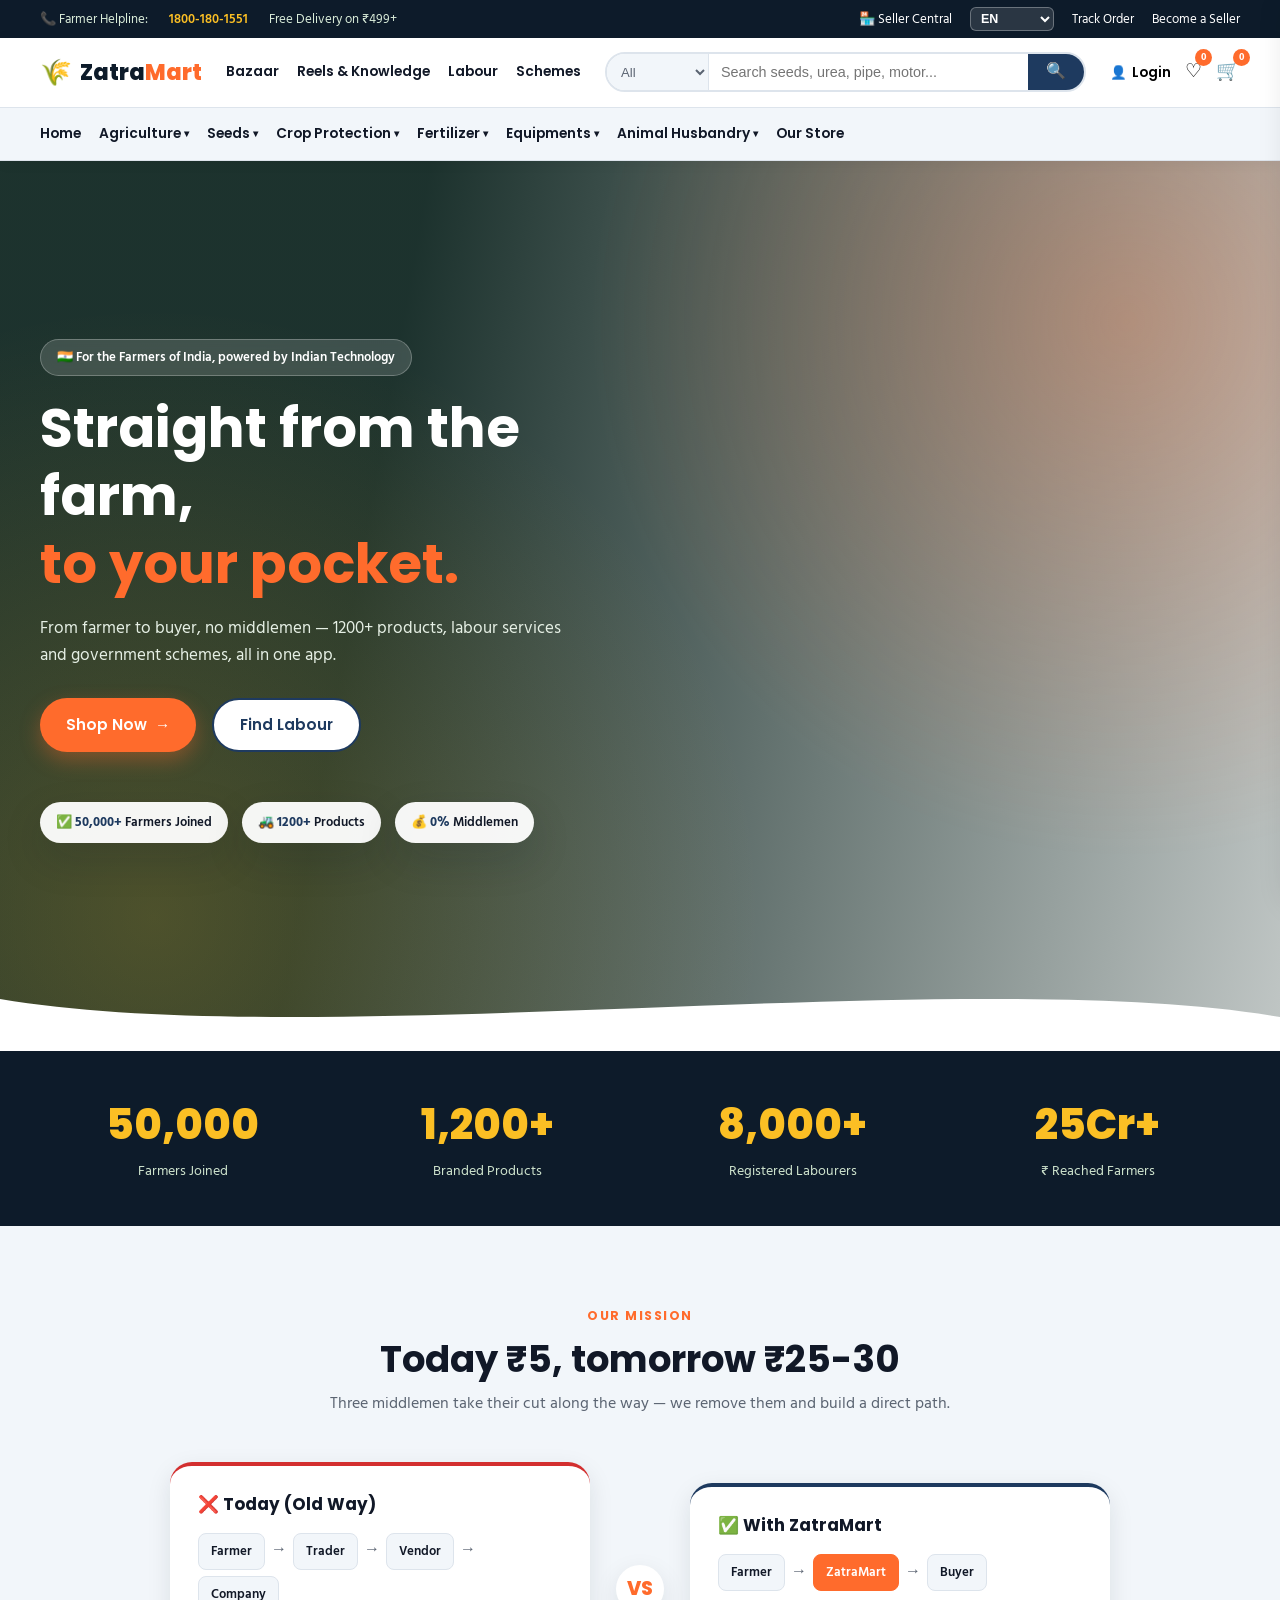
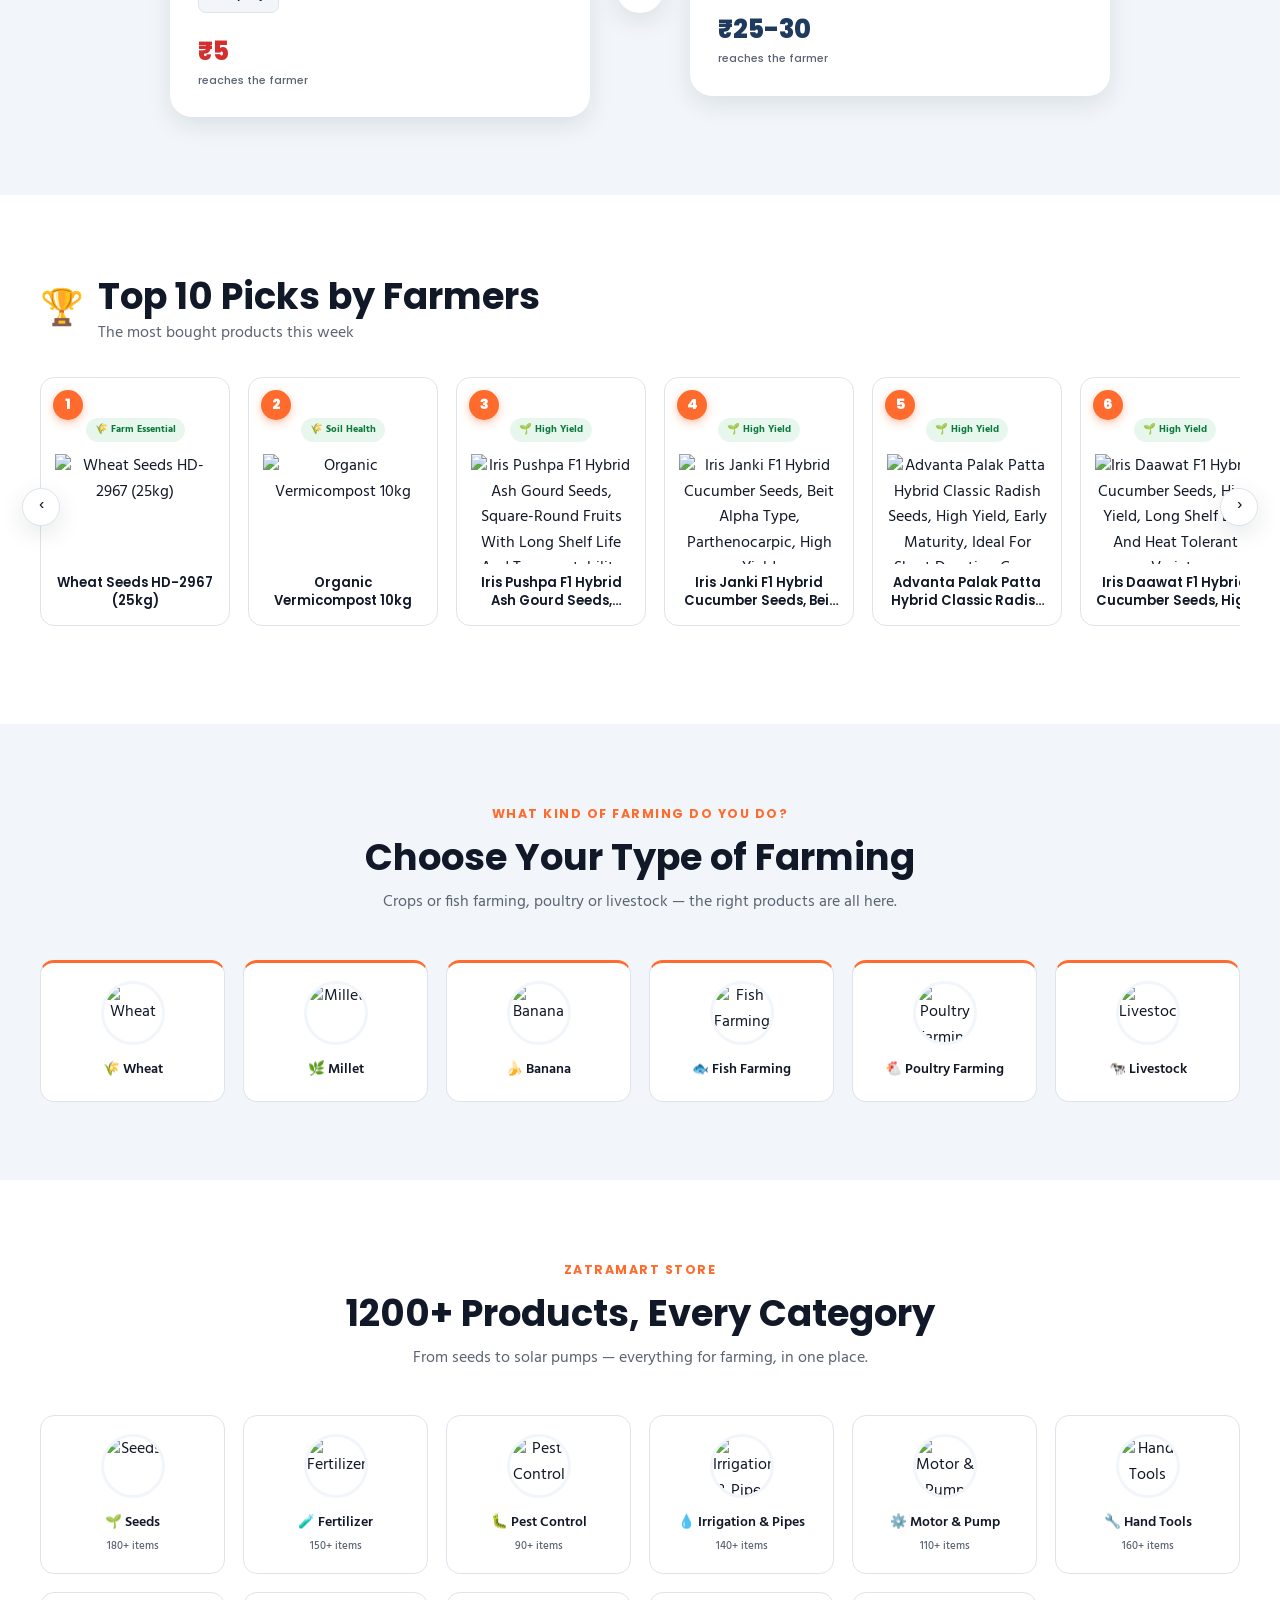
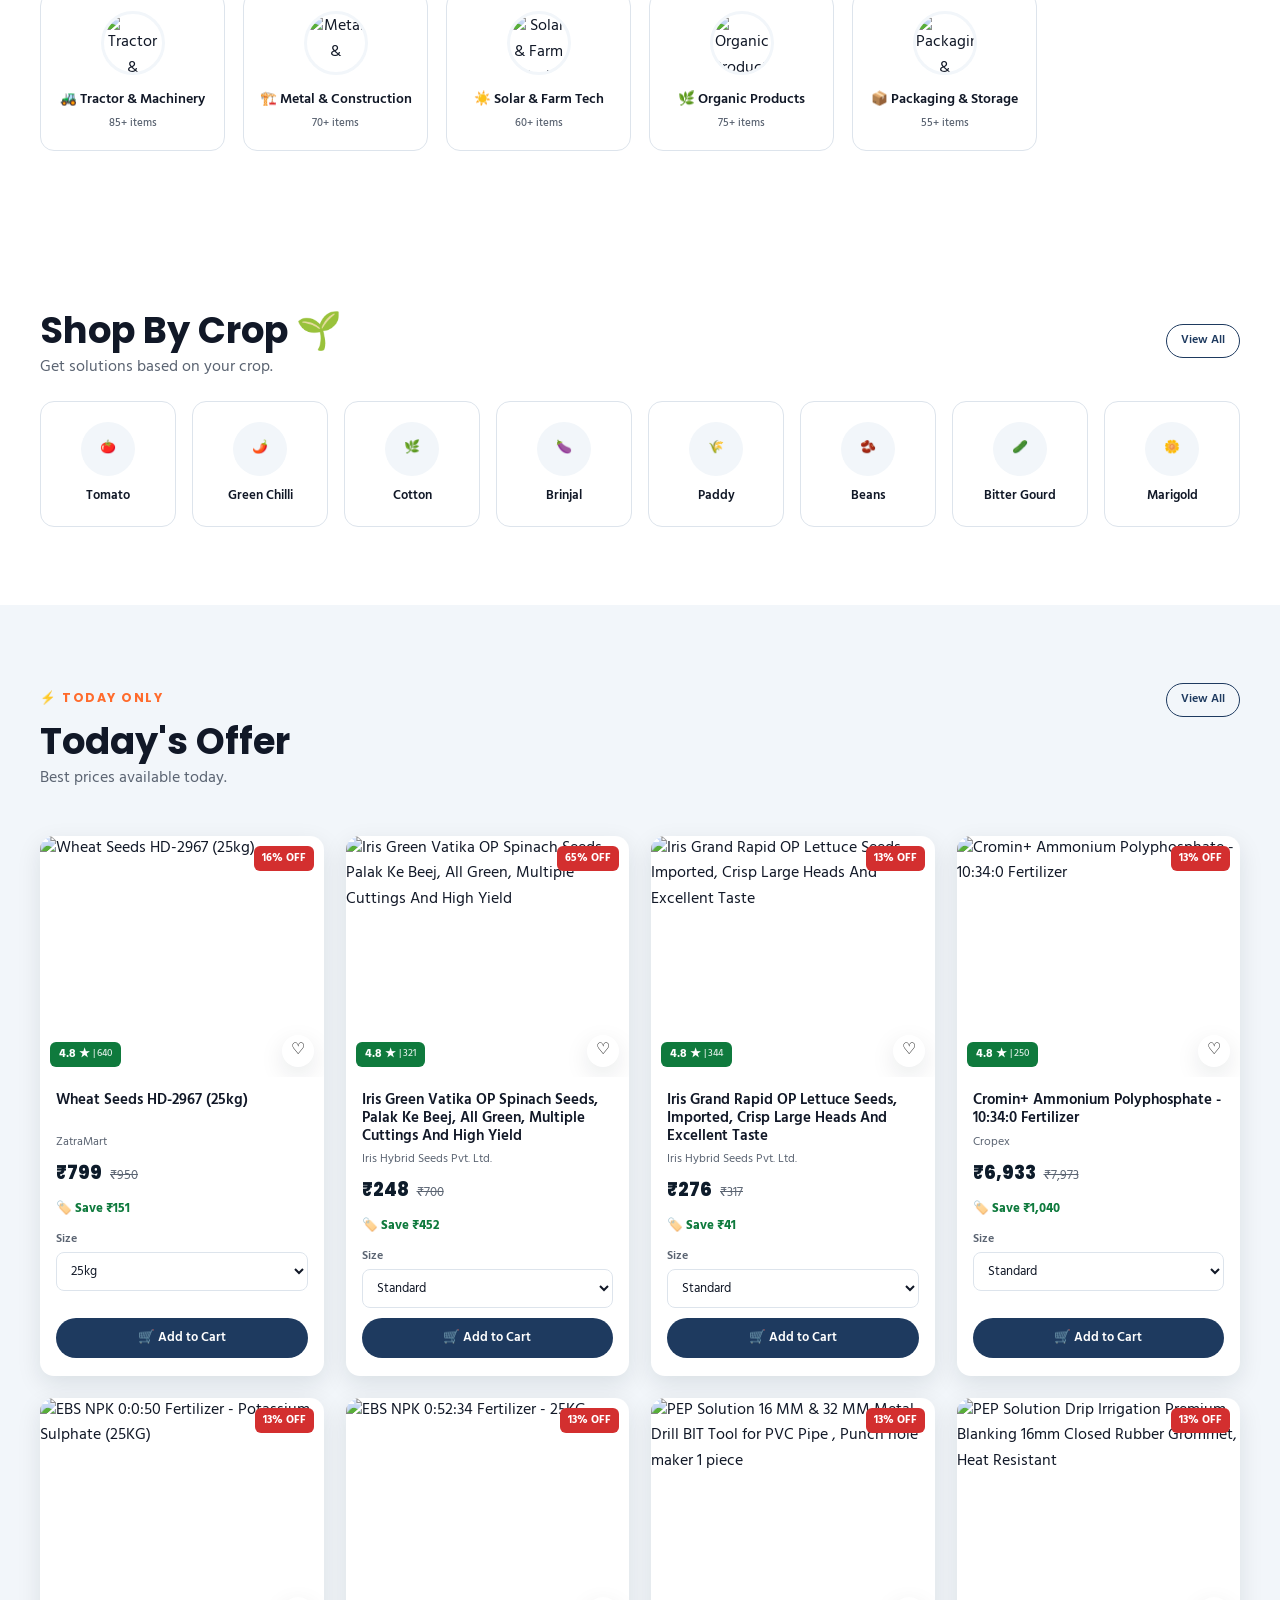
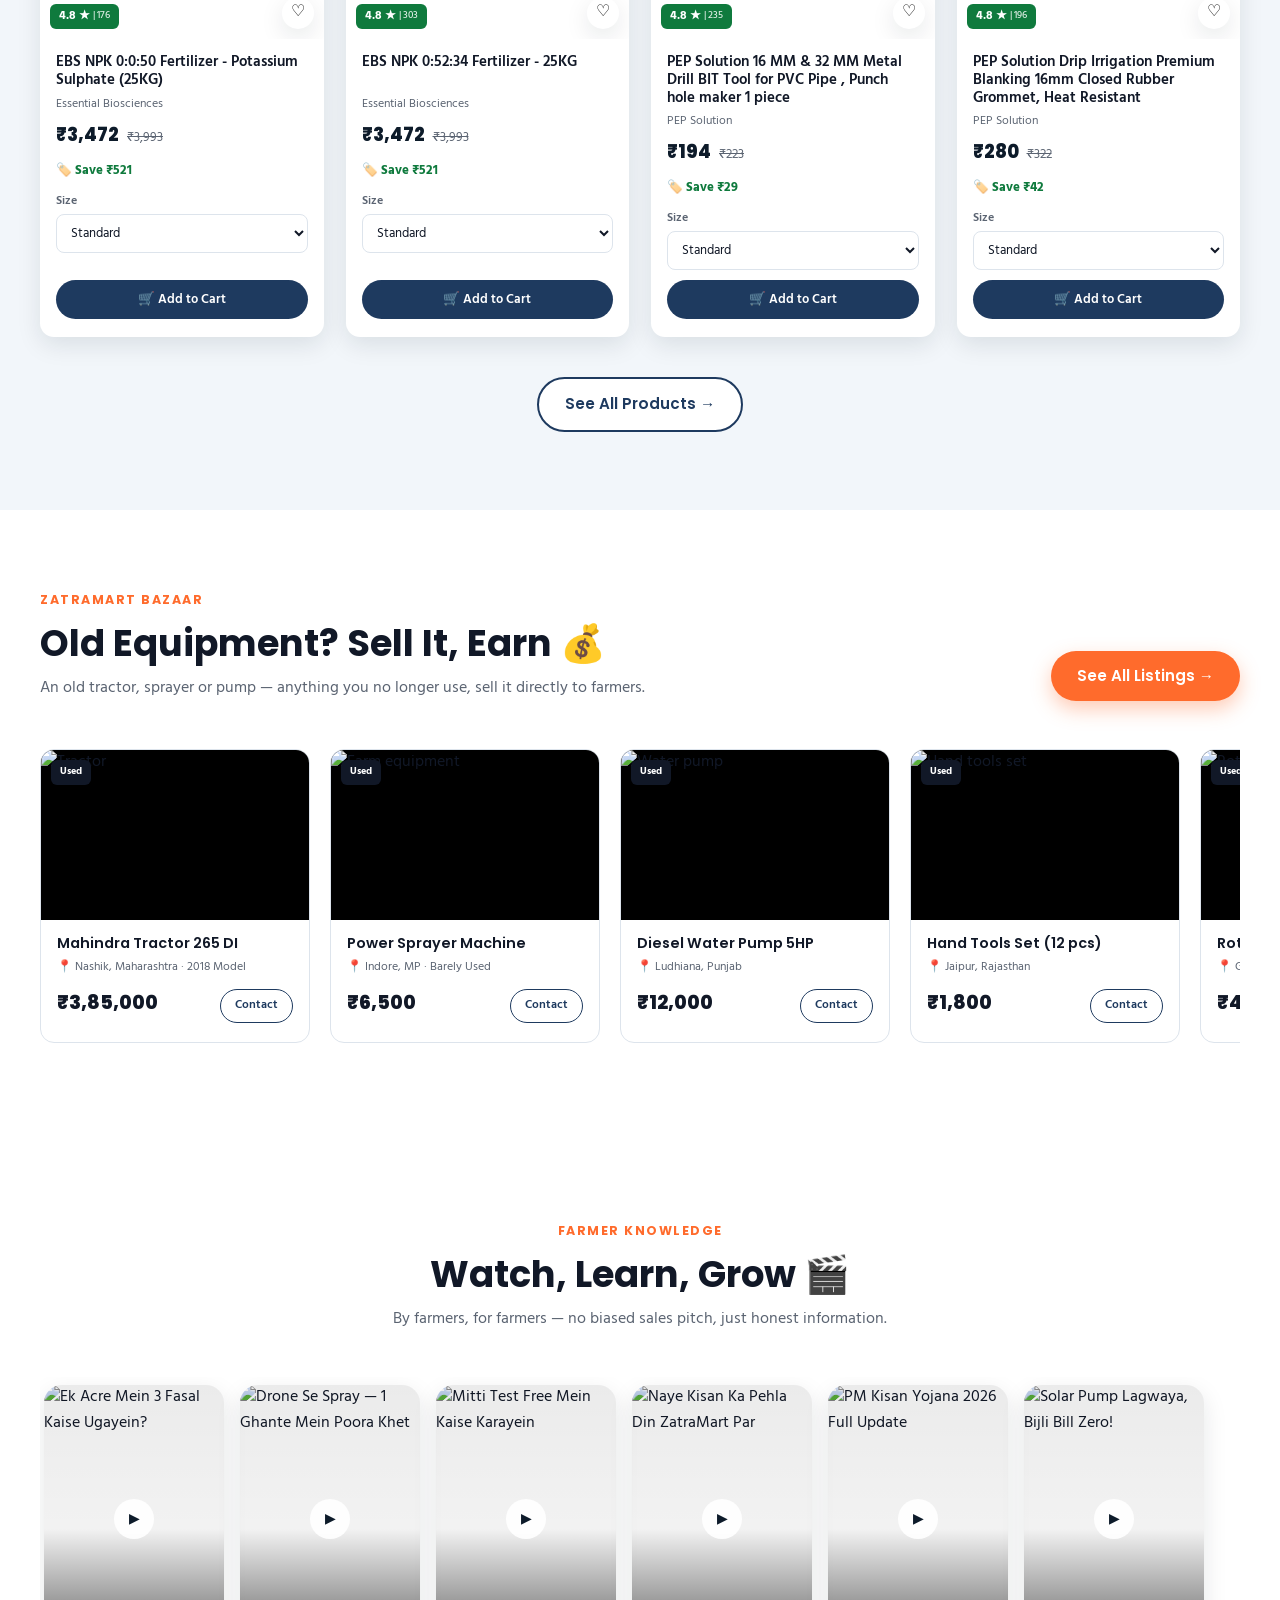
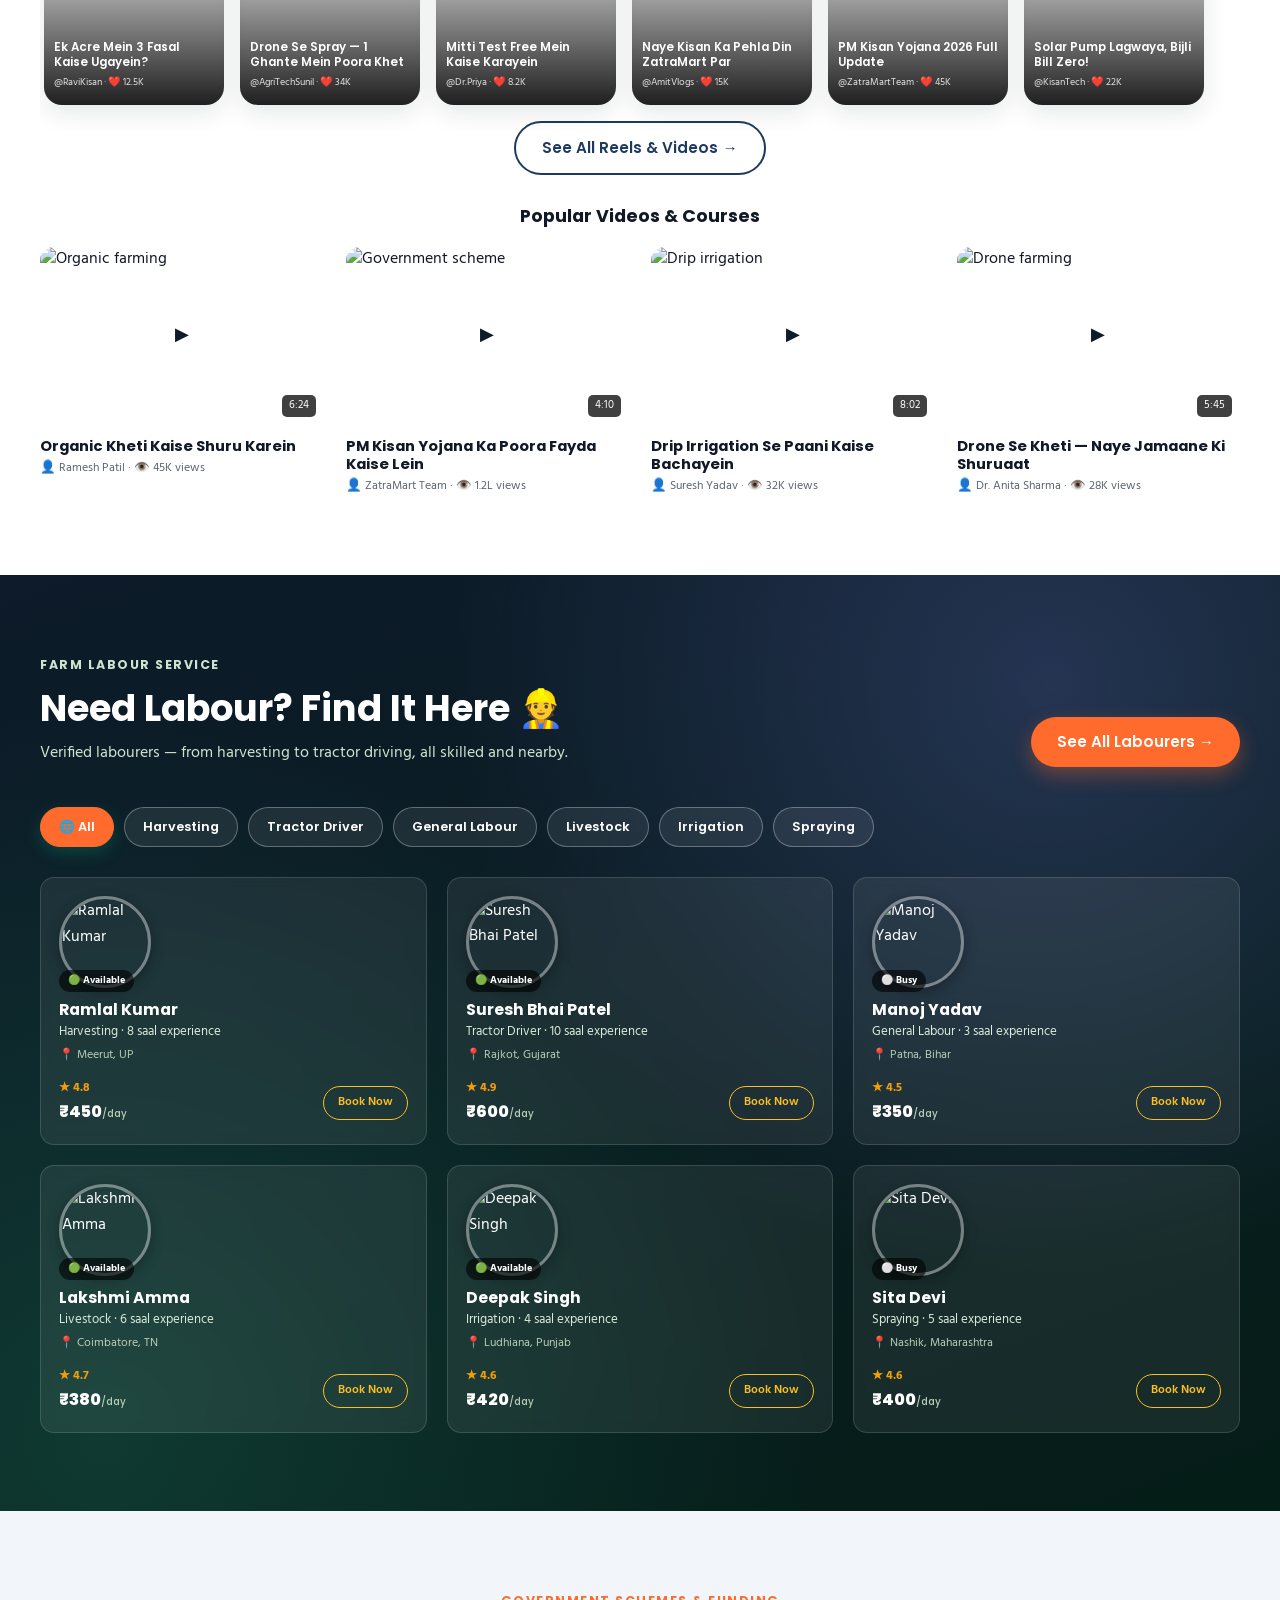
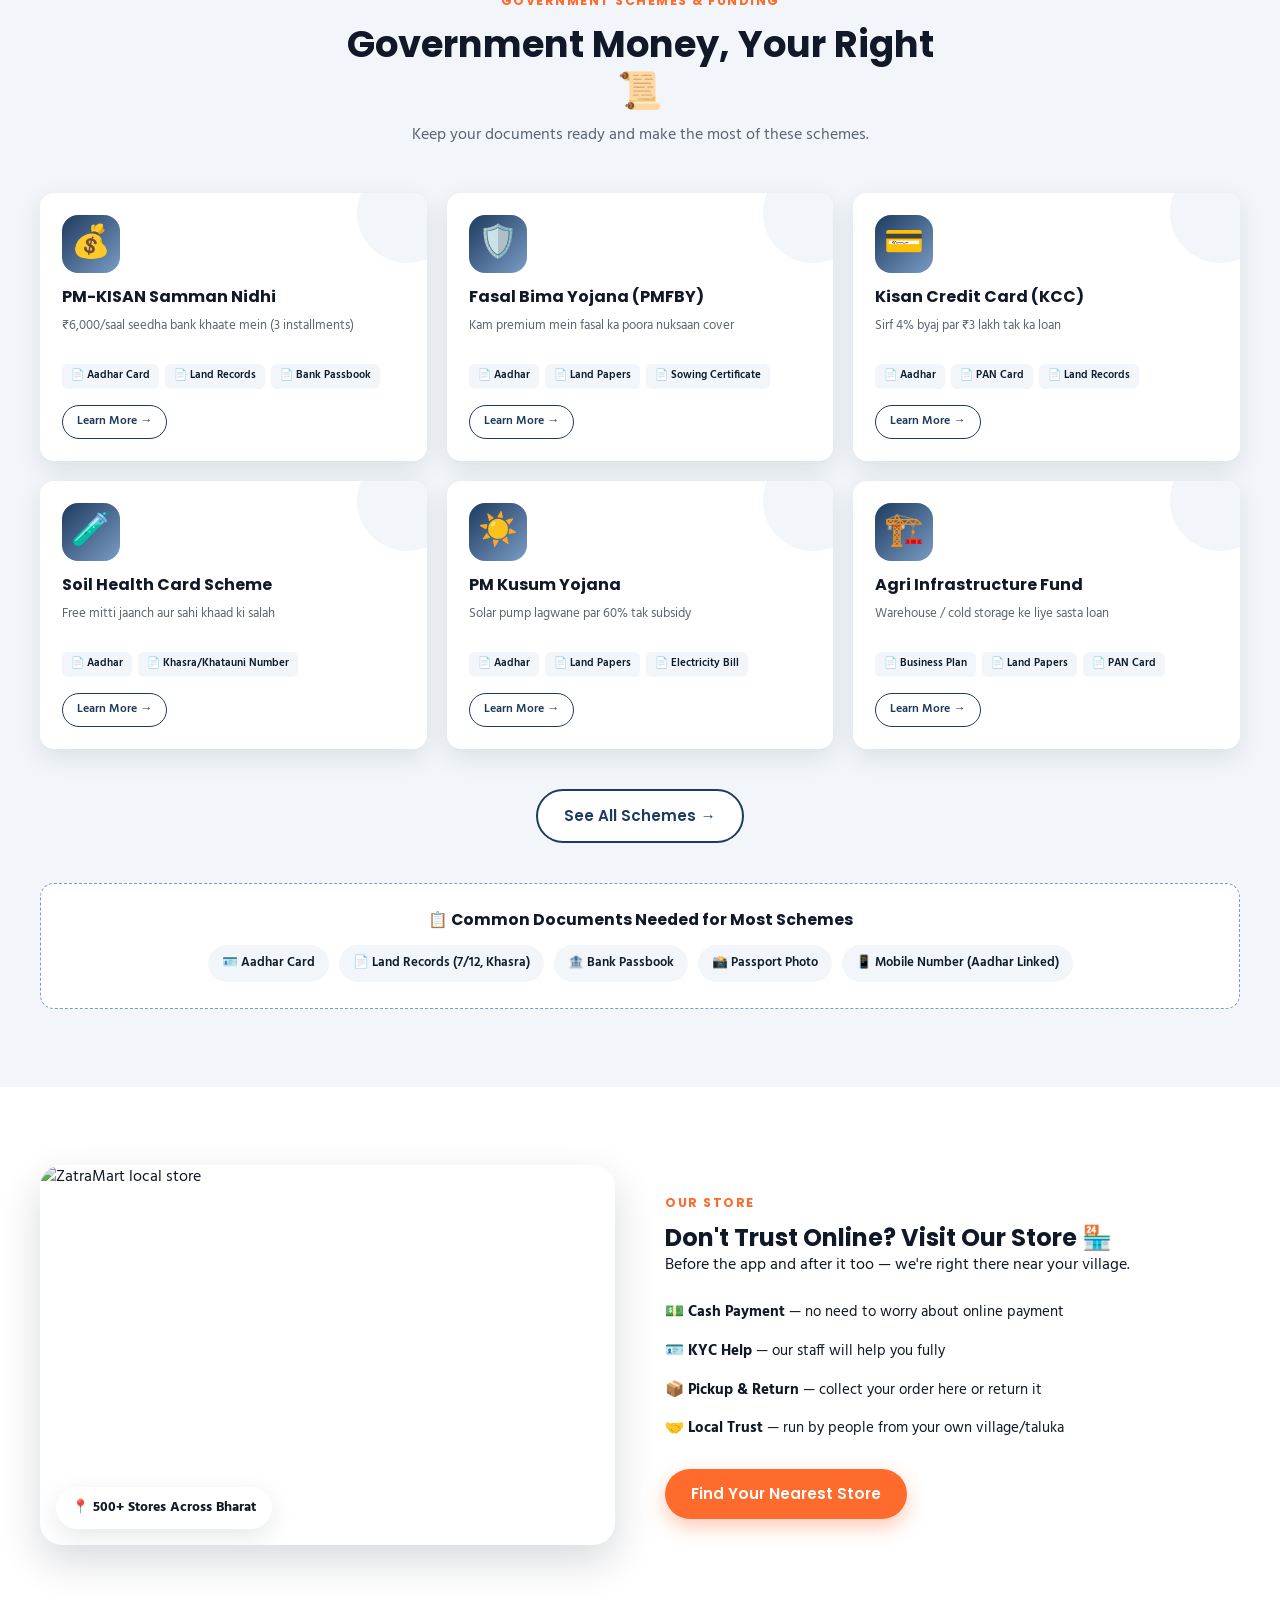
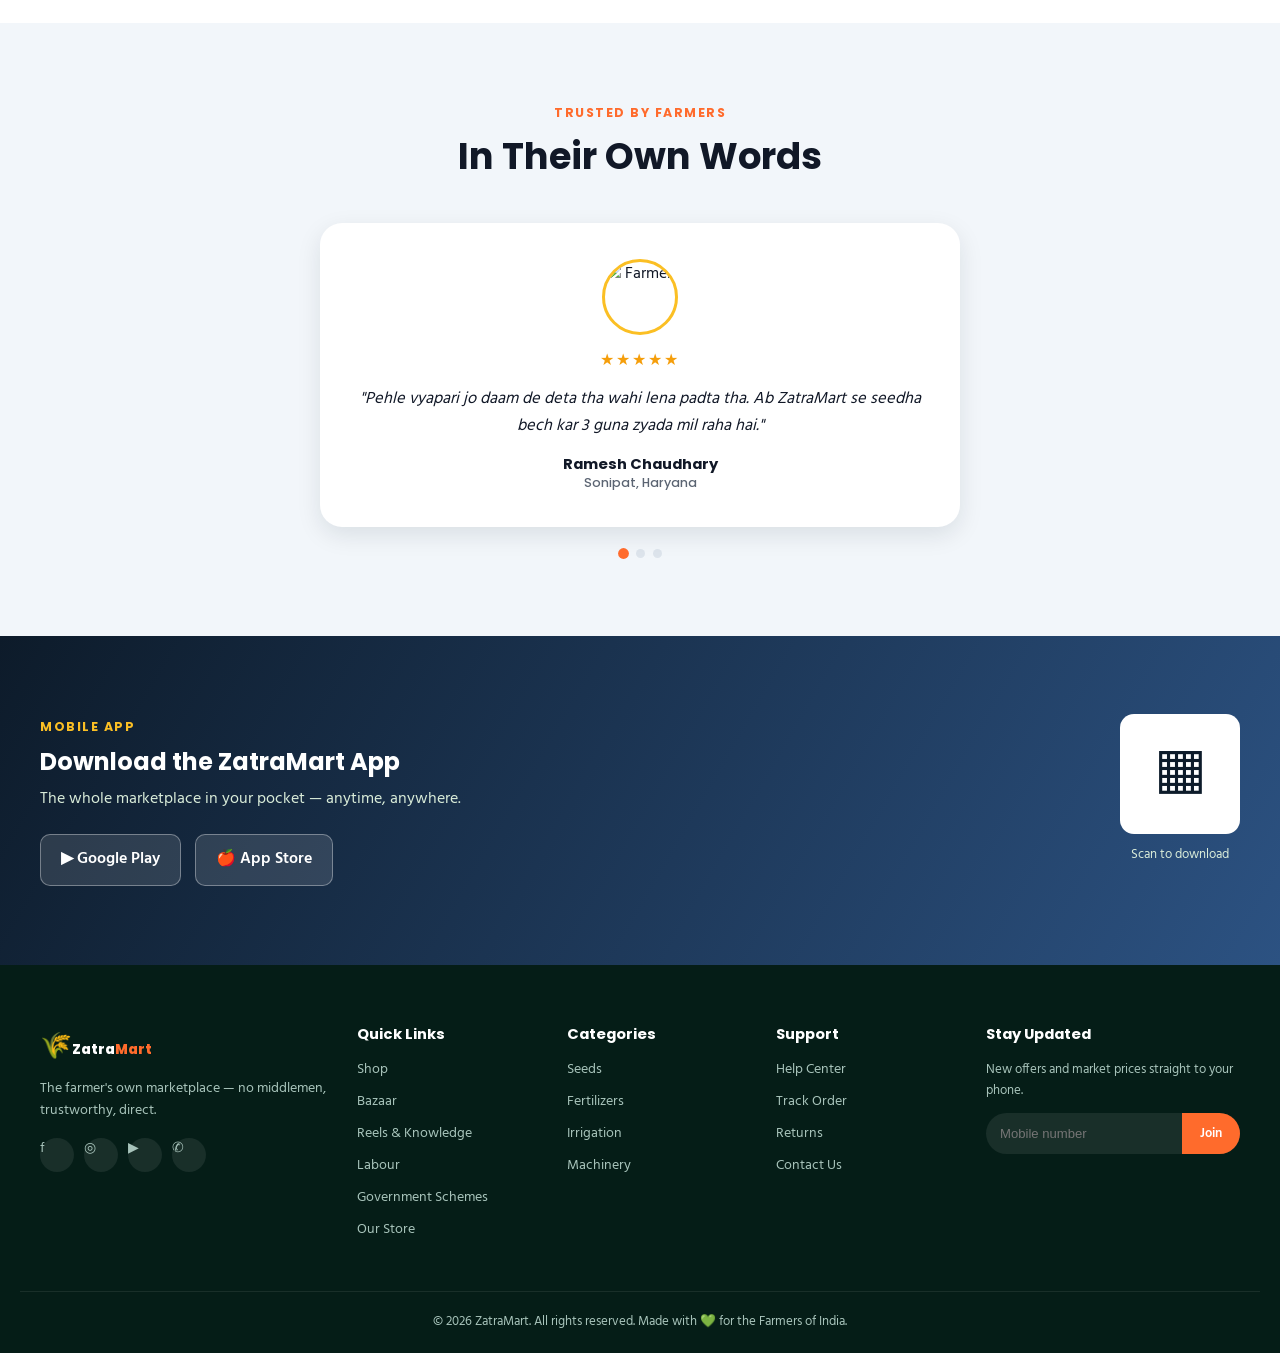
==== commit ac8acdff: "Revert loadProfile retry — the real bug was in the QA test framework, not here The previous commit's" ====
--- a/index.html
+++ b/index.html
@@ -685,7 +685,7 @@
 <script src="assets/js/i18n.js?v=1"></script>
 <script src="https://cdn.jsdelivr.net/npm/@supabase/supabase-js@2/dist/umd/supabase.js"></script>
 <script src="assets/js/supabase-client.js"></script>
-<script src="assets/js/common.js?v=39"></script>
+<script src="assets/js/common.js?v=40"></script>
 <script src="assets/js/script.js?v=7"></script>
 </body>
 </html>
